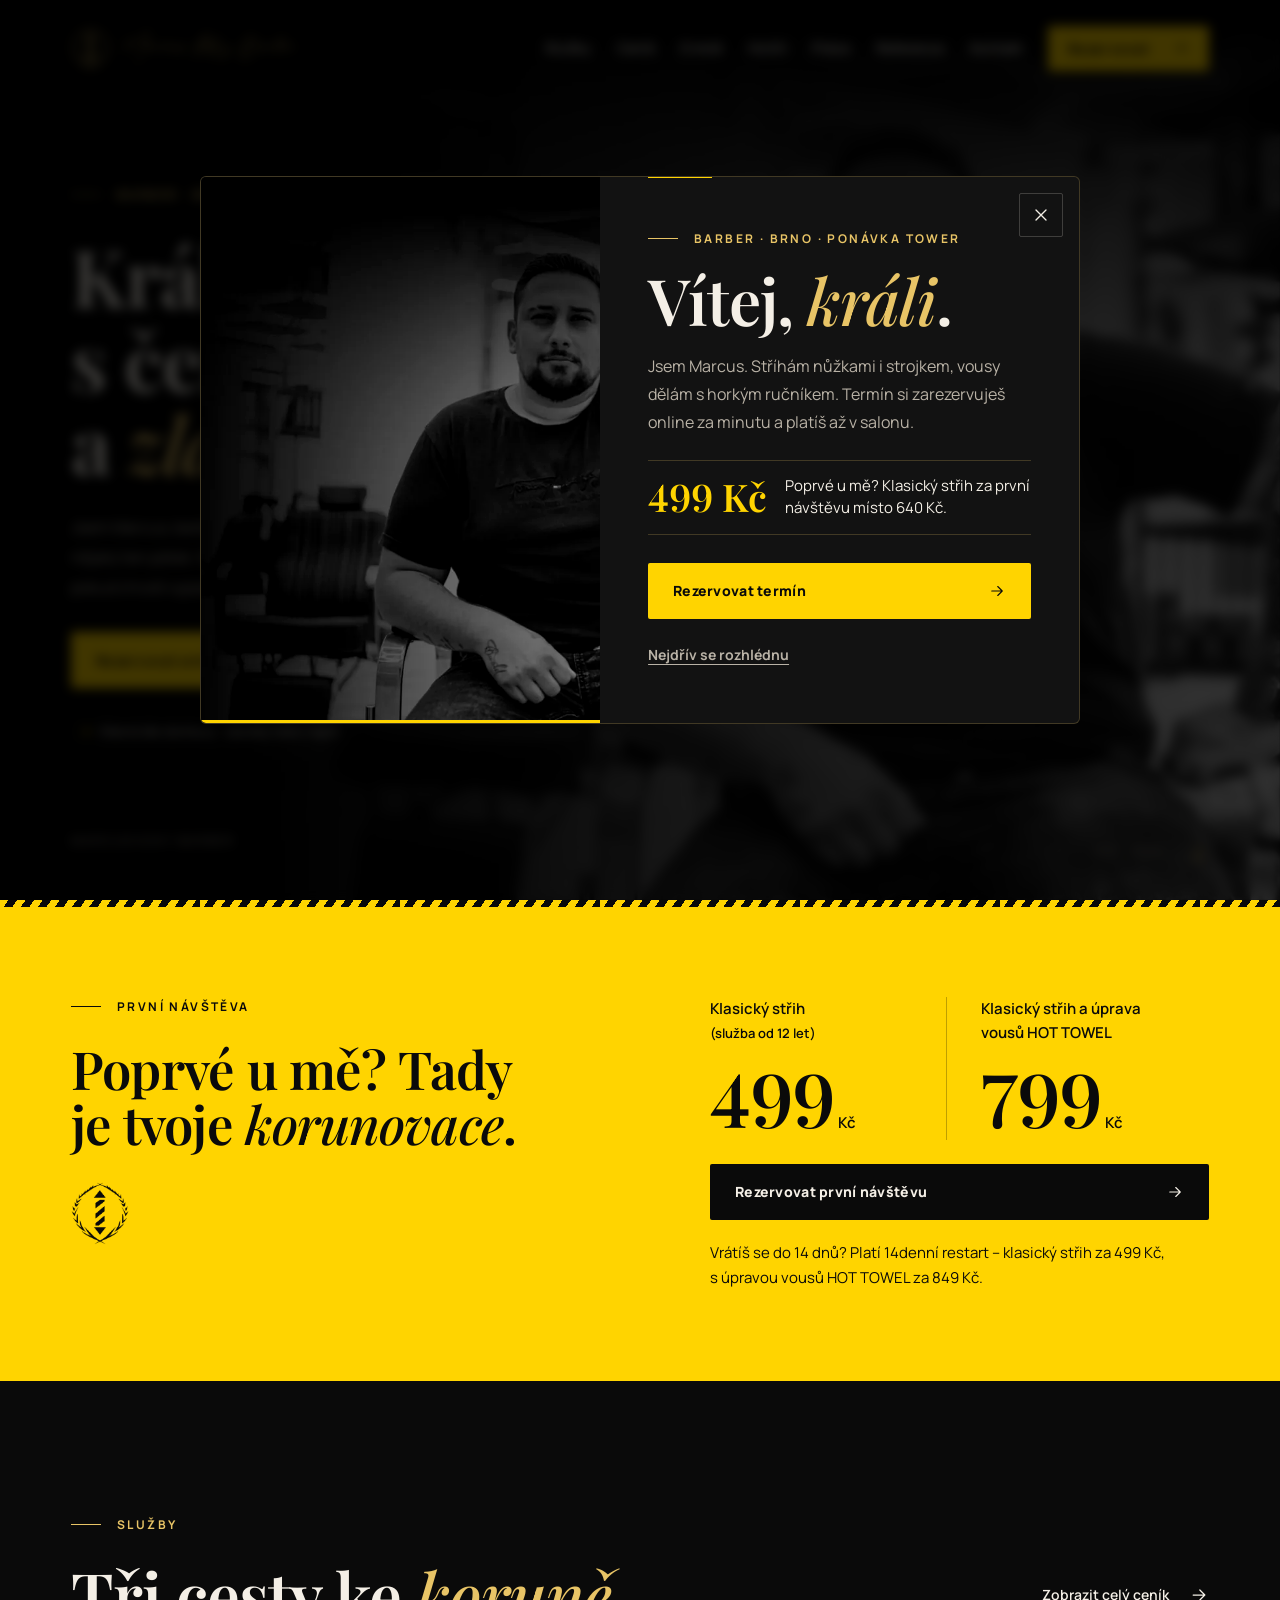
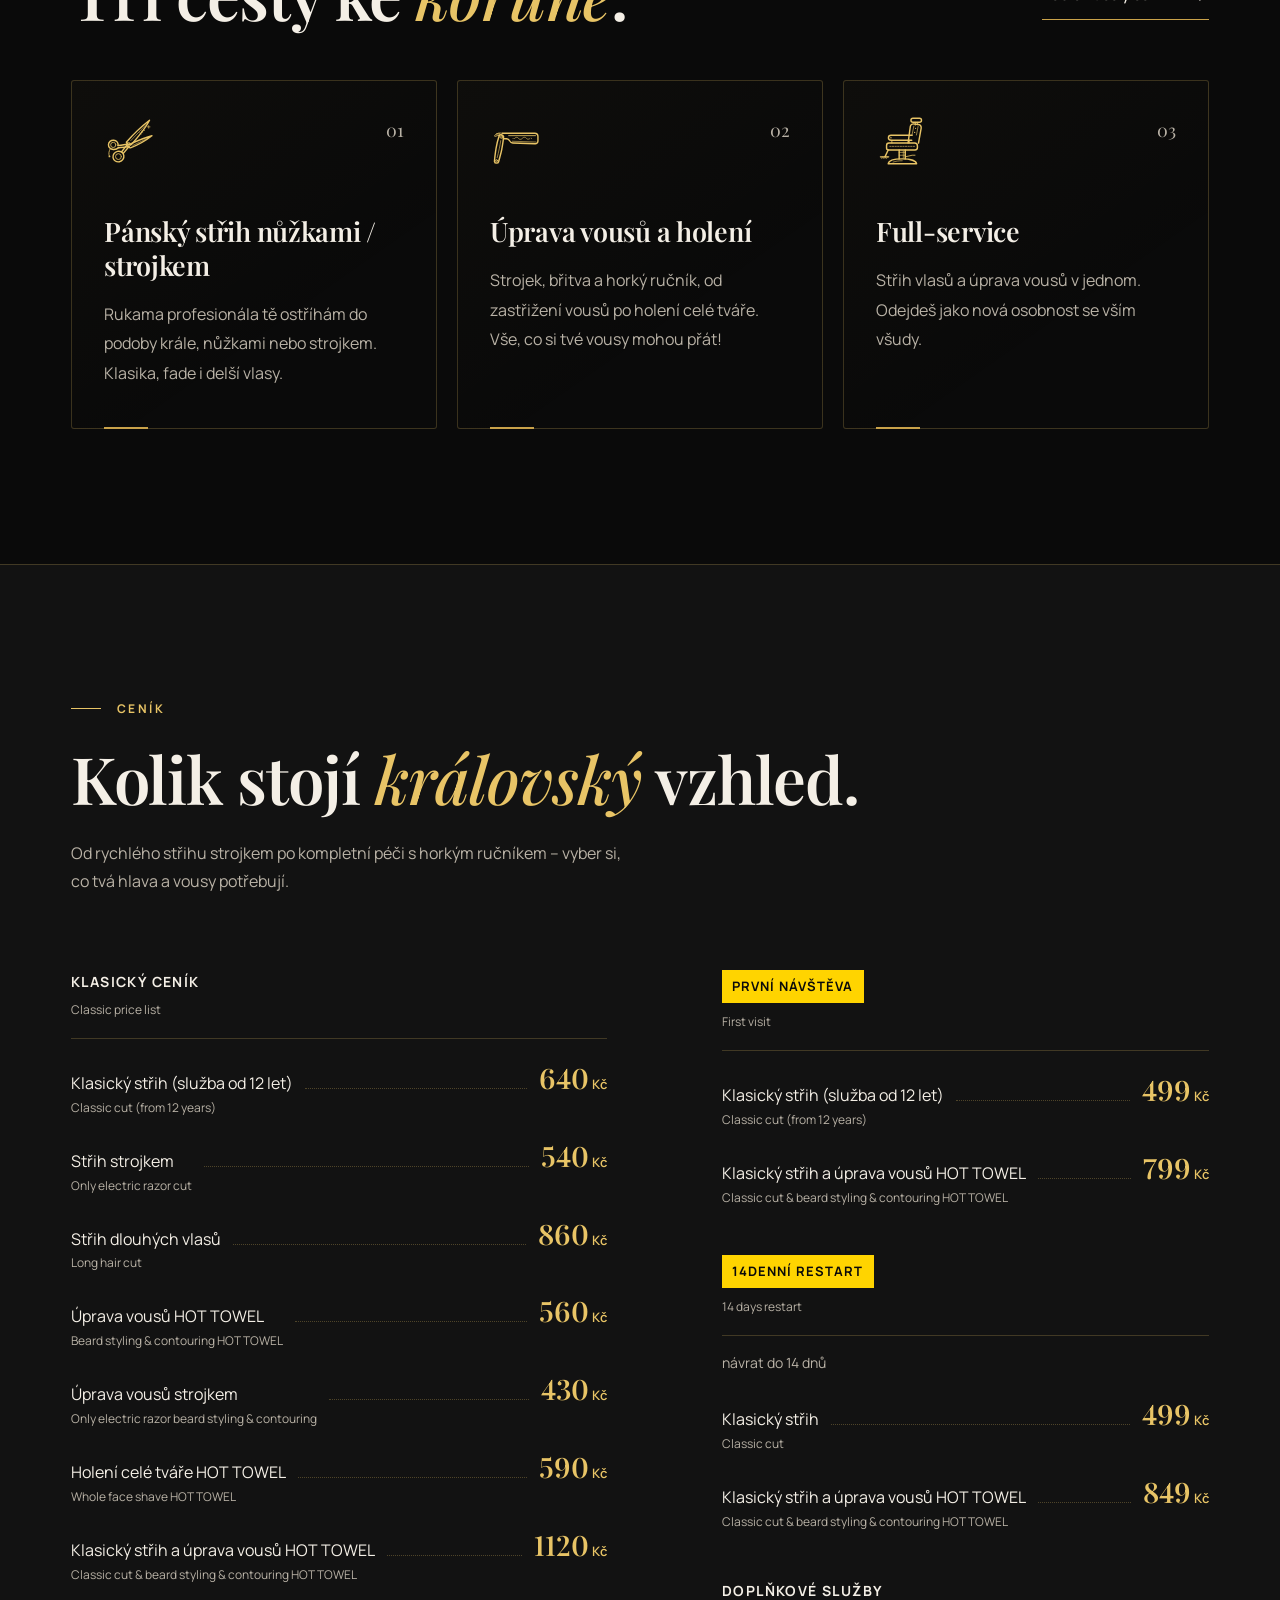
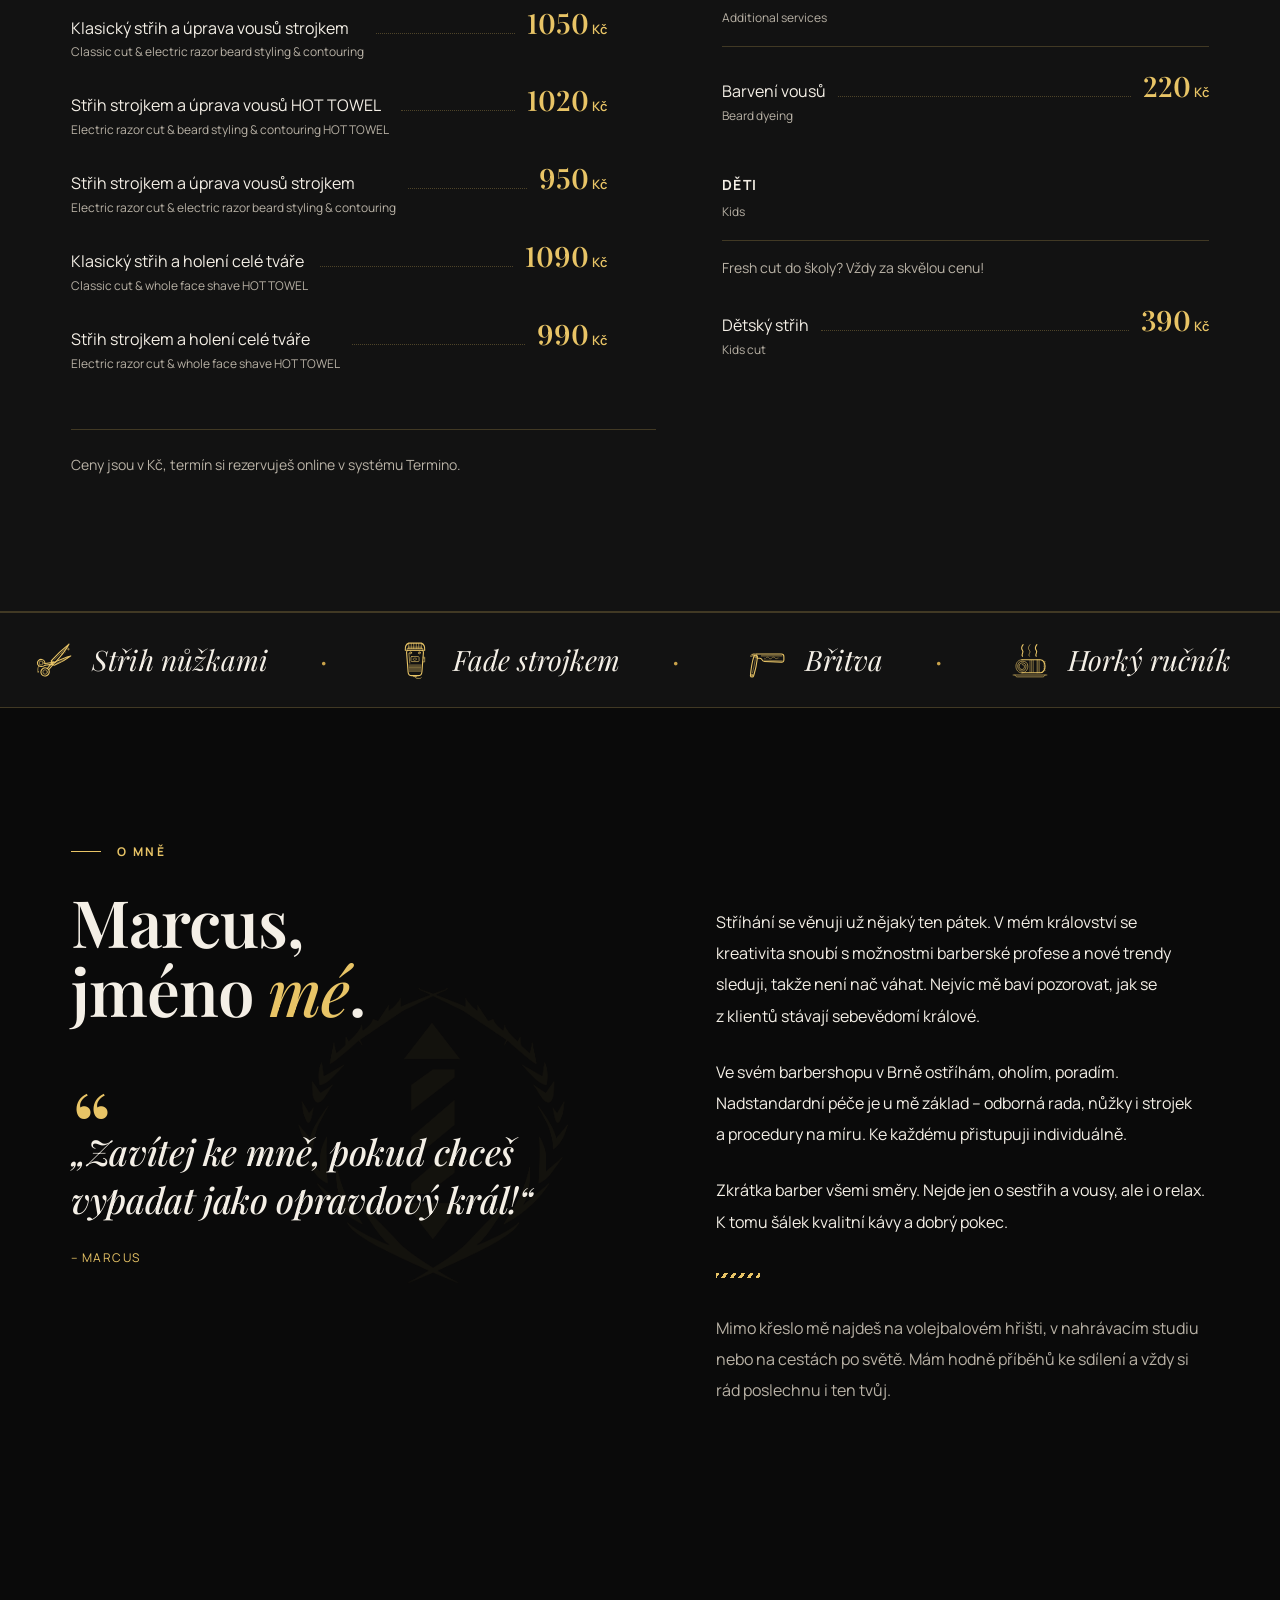
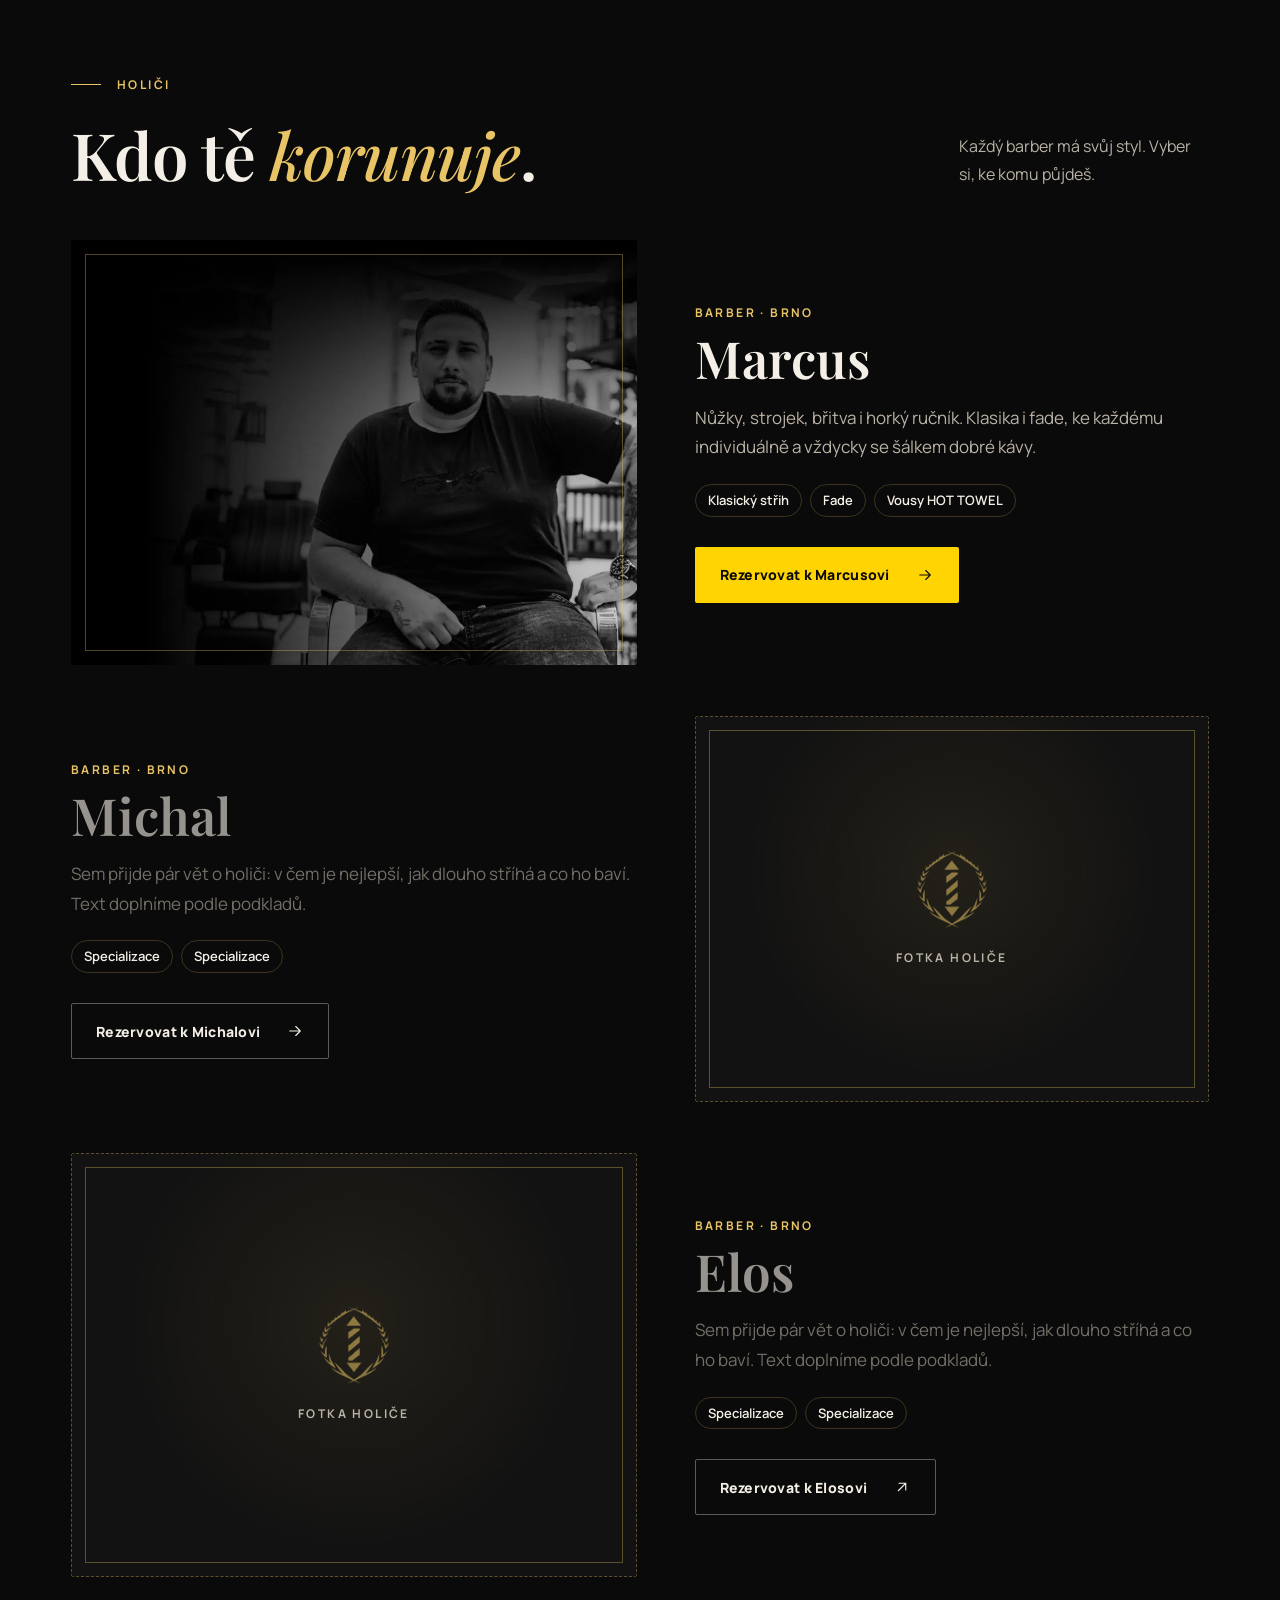
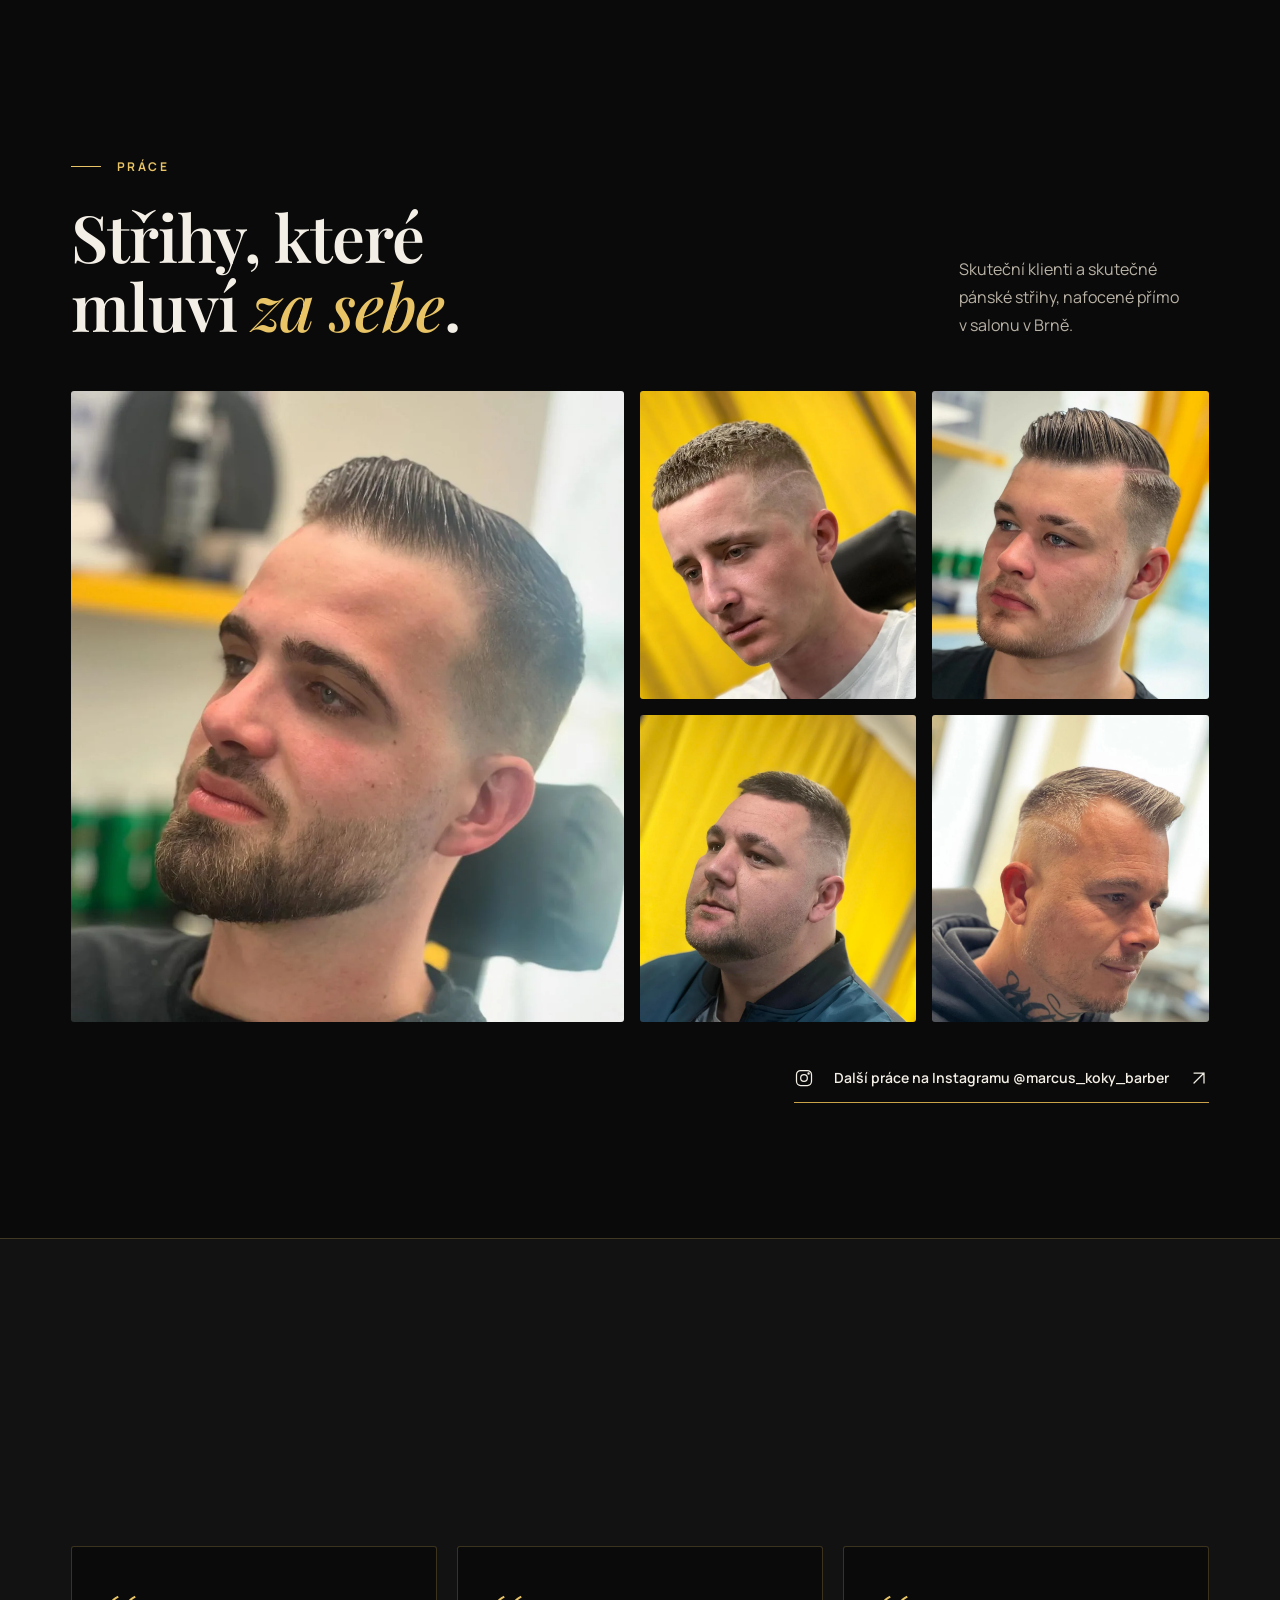
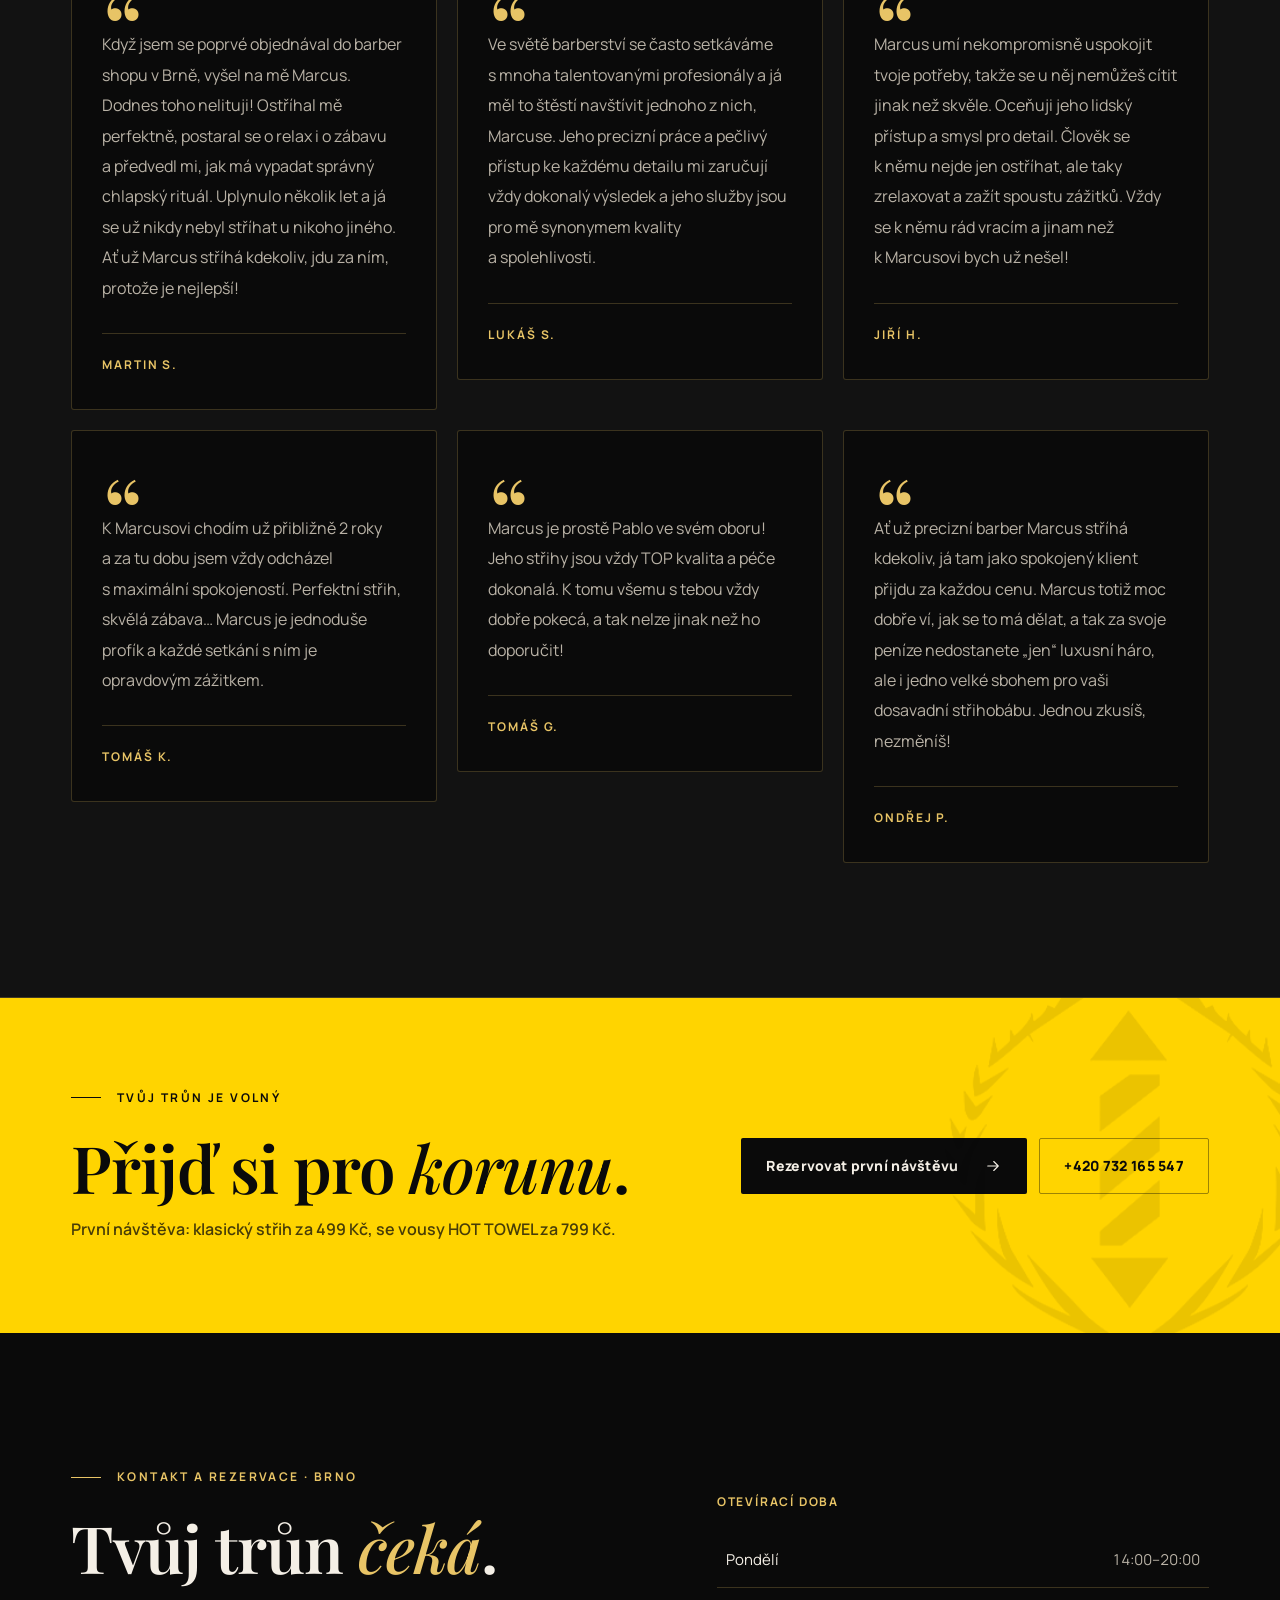
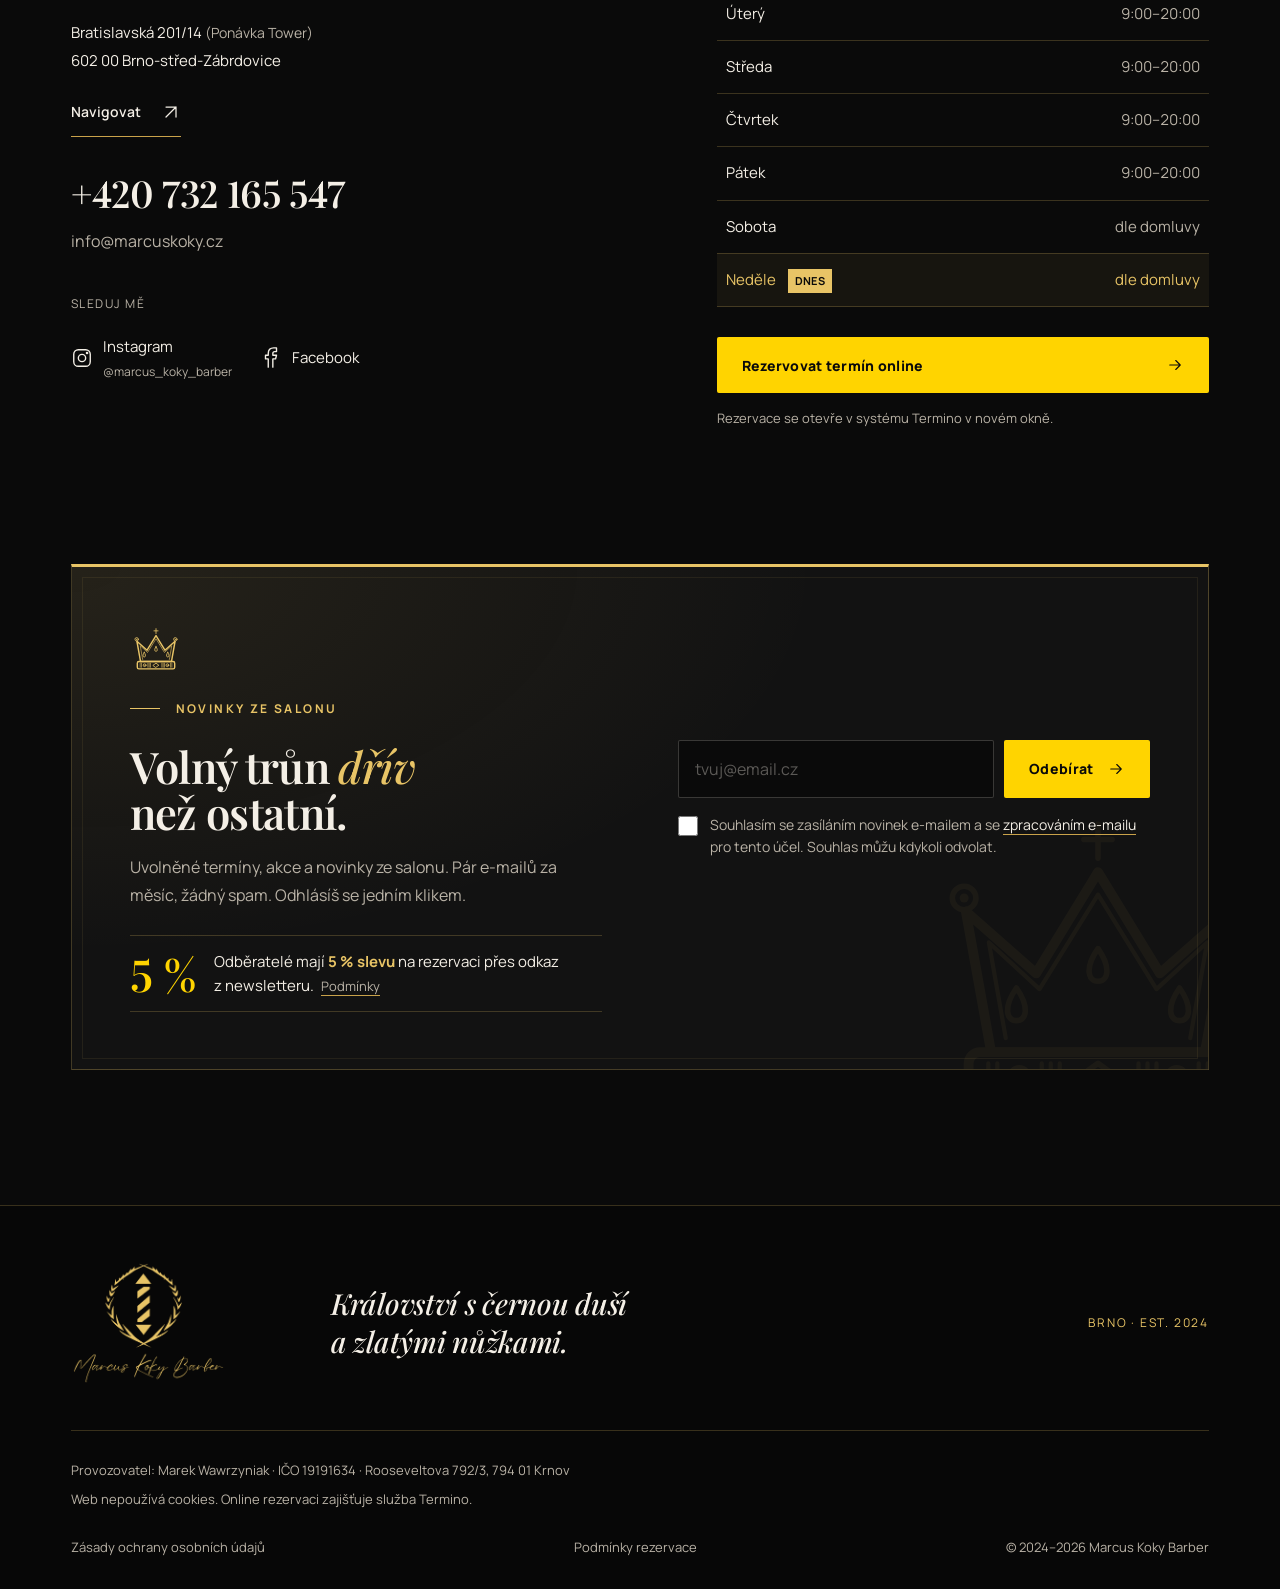
==== index.html @ 1e4e11f7 "Rezervace: Elos vede na svůj Reservio (eloshair.reservio.com) Co-Authored-By: Claude Opus 5.5 <norep" ====
<!doctype html>
<html lang="cs">
<head>
<meta charset="utf-8">
<meta name="viewport" content="width=device-width, initial-scale=1">
<title>Barbershop a holič Brno · Marcus Koky Barber · Ponávka Tower</title>
<meta name="description" content="Pánský barbershop v Brně v Ponávka Tower u Bratislavské. Pánský střih nůžkami i strojkem, fade, úprava vousů a holení s horkým ručníkem. Rezervace online.">
<link rel="canonical" href="https://romankaxo.github.io/marcus-koky-barber/">
<meta name="robots" content="noindex">
<meta name="theme-color" content="#0A0A0A">
<meta property="og:type" content="website">
<meta property="og:locale" content="cs_CZ">
<meta property="og:site_name" content="Marcus Koky Barber">
<meta property="og:title" content="Marcus Koky Barber · Království s černou duší a zlatým srdcem">
<meta property="og:description" content="Prémiový barbershop v Brně. Stříhání nůžkami i strojkem, vousy s horkým ručníkem a full-service. Rezervuj online.">
<meta property="og:image" content="https://romankaxo.github.io/marcus-koky-barber/assets/img/og.jpg">
<meta property="og:image:width" content="1200">
<meta property="og:image:height" content="630">
<meta property="og:url" content="https://romankaxo.github.io/marcus-koky-barber/">
<meta property="og:image:alt" content="Marcus v barbershopu">
<link rel="icon" href="assets/img/icon-32.png" sizes="32x32">
<link rel="apple-touch-icon" href="assets/img/icon-180.png">
<link rel="manifest" href="site.webmanifest">
<link rel="stylesheet" href="assets/fonts/fonts.css">
<link rel="stylesheet" href="assets/css/style.css">
<link rel="stylesheet" href="assets/css/rozsireni.css">
<script src="assets/js/main.js" defer>
</script>
<script src="assets/js/rozsireni.js" defer></script>
<link rel="preload" as="image" href="assets/img/marcus-studio.webp" type="image/webp" fetchpriority="high">
<script type="application/ld+json">{"@context": "https://schema.org", "@type": "BarberShop", "name": "Marcus Koky Barber", "description": "Pánský barbershop v Brně v Ponávka Tower. Pánské střihy nůžkami i strojkem, fade, úprava vousů a holení s horkým ručníkem.", "image": "https://romankaxo.github.io/marcus-koky-barber/assets/img/og.jpg", "url": "https://romankaxo.github.io/marcus-koky-barber/", "telephone": "+420732165547", "email": "info@marcuskoky.cz", "address": {"@type": "PostalAddress", "streetAddress": "Bratislavská 201/14", "addressLocality": "Brno-střed-Zábrdovice", "postalCode": "602 00", "addressCountry": "CZ"}, "priceRange": "390–1120 Kč", "openingHoursSpecification": [{"@type": "OpeningHoursSpecification", "dayOfWeek": ["Monday"], "opens": "14:00", "closes": "20:00"}, {"@type": "OpeningHoursSpecification", "dayOfWeek": ["Tuesday", "Wednesday", "Thursday", "Friday"], "opens": "09:00", "closes": "20:00"}], "sameAs": ["https://www.instagram.com/marcus_koky_barber/", "https://www.facebook.com/profile.php?id=61557123255250"], "@id": "https://romankaxo.github.io/marcus-koky-barber/#barbershop", "areaServed": {"@type": "City", "name": "Brno"}, "hasOfferCatalog": {"@type": "OfferCatalog", "name": "Ceník", "itemListElement": [{"@type": "Offer", "itemOffered": {"@type": "Service", "name": "Klasický střih (služba od 12 let)"}, "price": "640", "priceCurrency": "CZK"}, {"@type": "Offer", "itemOffered": {"@type": "Service", "name": "Střih strojkem"}, "price": "540", "priceCurrency": "CZK"}, {"@type": "Offer", "itemOffered": {"@type": "Service", "name": "Střih dlouhých vlasů"}, "price": "860", "priceCurrency": "CZK"}, {"@type": "Offer", "itemOffered": {"@type": "Service", "name": "Úprava vousů HOT TOWEL"}, "price": "560", "priceCurrency": "CZK"}, {"@type": "Offer", "itemOffered": {"@type": "Service", "name": "Úprava vousů strojkem"}, "price": "430", "priceCurrency": "CZK"}, {"@type": "Offer", "itemOffered": {"@type": "Service", "name": "Holení celé tváře HOT TOWEL"}, "price": "590", "priceCurrency": "CZK"}, {"@type": "Offer", "itemOffered": {"@type": "Service", "name": "Klasický střih a úprava vousů HOT TOWEL"}, "price": "1120", "priceCurrency": "CZK"}, {"@type": "Offer", "itemOffered": {"@type": "Service", "name": "Klasický střih a úprava vousů strojkem"}, "price": "1050", "priceCurrency": "CZK"}, {"@type": "Offer", "itemOffered": {"@type": "Service", "name": "Střih strojkem a úprava vousů HOT TOWEL"}, "price": "1020", "priceCurrency": "CZK"}, {"@type": "Offer", "itemOffered": {"@type": "Service", "name": "Střih strojkem a úprava vousů strojkem"}, "price": "950", "priceCurrency": "CZK"}, {"@type": "Offer", "itemOffered": {"@type": "Service", "name": "Klasický střih a holení celé tváře"}, "price": "1090", "priceCurrency": "CZK"}, {"@type": "Offer", "itemOffered": {"@type": "Service", "name": "Střih strojkem a holení celé tváře"}, "price": "990", "priceCurrency": "CZK"}, {"@type": "Offer", "itemOffered": {"@type": "Service", "name": "Barvení vousů"}, "price": "220", "priceCurrency": "CZK"}, {"@type": "Offer", "itemOffered": {"@type": "Service", "name": "Dětský střih"}, "price": "390", "priceCurrency": "CZK"}]}, "potentialAction": {"@type": "ReserveAction", "target": "https://local.termino.eu/embed/marcus-koky-barber", "name": "Rezervovat termín online"}}</script>
</head>
<body>
<a class="skip-link" href="#obsah">Přeskočit na obsah</a>
<header class="site-header">
<div class="header-inner">
<a class="brand" href="#uvod" aria-label="Marcus Koky Barber – úvod">
<img class="brand-emblem" src="assets/img/emblem-gold.png" width="331" height="362" alt="">
<img class="brand-wordmark" src="assets/img/wordmark-gold.png" width="636" height="130" alt="Marcus Koky Barber">
</a>
<nav class="site-menu" id="site-menu" aria-label="Hlavní navigace">
<a href="#sluzby">Služby</a>
<a href="#cenik">Ceník</a>
<a href="#o-mne">O&nbsp;mně</a>
<a href="#holici">Holiči</a>
<a href="#prace">Práce</a>
<a href="#reference">Reference</a>
<a href="#kontakt">Kontakt</a>
<a class="button button--yellow menu-booking" href="https://local.termino.eu/embed/marcus-koky-barber" target="_blank" rel="noopener" data-booking>Rezervovat<svg viewBox="0 0 24 24" fill="none" aria-hidden="true">
<path d="M5 12h14M13 6l6 6-6 6"/>
</svg>
</a>
</nav>
<button class="menu-toggle" aria-label="Otevřít menu" aria-expanded="false" aria-controls="site-menu">
<span>
</span>
<span>
</span>
</button>
</div>
</header>
<main id="obsah" tabindex="-1">
<section class="hero" id="uvod" aria-labelledby="hero-title">
<picture class="hero-picture">
<source srcset="assets/img/marcus-studio.webp" type="image/webp">
<img src="assets/img/marcus-studio.jpg" width="1920" height="839" alt="Marcus sedí v křesle ve svém barbershopu" fetchpriority="high">
</picture>
<div class="container hero-content">
<p class="eyebrow">Barber · Brno · Ponávka Tower</p>
<h1 id="hero-title">Království<br>s&nbsp;černou duší<br>a&nbsp;<em>zlatým srdcem</em>.</h1>
<p class="hero-intro">Jsem Marcus, barber z&nbsp;Brna, a&nbsp;pánskému stříhání se věnuji už nějaký ten pátek. Nůžky, strojek, břitva a&nbsp;horký ručník – přijď, pokud chceš vypadat jako opravdový král.</p>
<div class="button-row">
<a class="button button--yellow" href="https://local.termino.eu/embed/marcus-koky-barber" target="_blank" rel="noopener" data-booking>Rezervovat online<svg viewBox="0 0 24 24" fill="none" aria-hidden="true">
<path d="M5 12h14M13 6l6 6-6 6"/>
</svg>
</a>
<a class="button button--outline" href="tel:+420732165547">Zavolat<svg viewBox="0 0 24 24" fill="none" aria-hidden="true">
<path d="m6 3 4 5-2 3c1 3 2 4 5 5l3-2 5 4c-1 4-4 4-7 3C8 19 4 15 3 9 2 6 3 4 6 3Z"/>
</svg>
</a>
</div>
<p class="opening-status" role="status" aria-live="polite">
<span class="status-dot" aria-hidden="true">
</span>
<span>Po 14:00–20:00 · Út–Pá 9:00–20:00 · So–Ne dle domluvy</span>
</p>
</div>
<div class="hero-foot container">
<span>Marcus Koky Barber</span>
<a href="#prvni-navsteva" aria-label="Přejít na první návštěvu">Est. 2024 <span aria-hidden="true">↓</span>
</a>
</div>
</section>
<div class="barber-divider" aria-hidden="true">
</div>
<section class="first-visit" id="prvni-navsteva" aria-labelledby="first-title">
<div class="container offer-layout" data-reveal>
<div class="offer-heading">
<p class="eyebrow">První návštěva</p>
<h2 id="first-title">Poprvé u&nbsp;mě? Tady je tvoje <em>korunovace</em>.</h2>
<img class="" src="assets/img/emblem-black.png" width="331" height="362" alt="" loading="lazy">
</div>
<div class="offer-details">
<div class="offer-prices">
<div>
<p>Klasický střih<br>
<span>(služba od 12 let)</span>
</p>
<p class="offer-price">499<span>&nbsp;Kč</span>
</p>
</div>
<div>
<p>Klasický střih a&nbsp;úprava<br>vousů HOT TOWEL</p>
<p class="offer-price">799<span>&nbsp;Kč</span>
</p>
</div>
</div>
<a class="button button--black" href="https://local.termino.eu/embed/marcus-koky-barber" target="_blank" rel="noopener" data-booking data-service="Klasický střih (první návštěva)">Rezervovat první návštěvu<svg viewBox="0 0 24 24" fill="none" aria-hidden="true">
<path d="M5 12h14M13 6l6 6-6 6"/>
</svg>
</a>
<p class="restart-note">Vrátíš se do 14 dnů? Platí 14denní restart – klasický střih za 499&nbsp;Kč, s&nbsp;úpravou vousů HOT TOWEL za 849&nbsp;Kč.</p>
</div>
</div>
</section>
<section class="section container" id="sluzby" tabindex="-1" aria-labelledby="services-title">
<div class="section-heading" data-reveal>
<div>
<p class="eyebrow">Služby</p>
<h2 id="services-title">Tři cesty ke <em>koruně</em>.</h2>
</div>
<a class="text-link" href="#cenik">Zobrazit celý ceník<svg viewBox="0 0 24 24" fill="none" aria-hidden="true">
<path d="M5 12h14M13 6l6 6-6 6"/>
</svg>
</a>
</div>
<div class="services-grid" data-reveal>
<article class="service-card">
<div class="service-top">
<svg aria-hidden="true" viewBox="0 0 64 64" fill="none" stroke="currentColor" stroke-linecap="round" stroke-linejoin="round"><path pathLength="1" d="M27.5 33.5C35 25 45 15 56 6.5C52 15 43 26 33.5 36.5C31.5 37 28.5 35.5 27.5 33.5Z" stroke-width="1.75"/><path pathLength="1" d="M29.5 37C39 32.5 49 28 59 25.5C52 31 42.5 36.5 32.5 40.5C30.5 40.5 29 39 29.5 37Z" stroke-width="1.75"/><path pathLength="1" d="M33 31.5L52 11.5M35.5 37.5L54 28.5" stroke-width="0.75"/><path pathLength="1" d="M44 22L45.6 23.4 M46.2 19.9L47.8 21.3 M48.4 17.8L50 19.2" stroke-width="0.75"/><path pathLength="1" d="M28.5 36.5C26 40 23.5 43 21.5 45.5M31 38.5C28.5 41.5 26 44.5 23.8 47.2" stroke-width="1.75"/><path pathLength="1" d="M29 39C25 39.6 21 40 17.6 40.4M28.5 36C24.5 36.6 20.8 37.2 17.2 37.6" stroke-width="1.75"/><path pathLength="1" d="M21.5 45.5C24.7 47.3 25.3 51.5 23.3 54.6C21.3 57.7 17 58.6 13.9 56.6C10.8 54.6 10.2 50.4 12.3 47.5C14.4 44.6 18.5 43.8 21.5 45.5Z" stroke-width="1.75"/><circle pathLength="1" cx="17.8" cy="51.2" r="3.6" stroke-width="1"/><path pathLength="1" d="M17.4 37.5C17.6 34.5 15.5 31.4 12 31.1C8.5 30.8 5.6 33.3 5.5 36.6C5.4 39.9 8 42.3 11.5 42.4C14.3 42.5 16.6 41.6 17.6 40.4" stroke-width="1.75"/><circle pathLength="1" cx="11.4" cy="36.8" r="3.2" stroke-width="1"/><path pathLength="1" d="M7.5 42C6 44.5 5.5 47.5 6.5 50.5" stroke-width="1"/><circle cx="6.7" cy="51" r="1.1" fill="currentColor" stroke="none"/><circle pathLength="1" cx="30.2" cy="36.4" r="2.6" stroke-width="1"/><path pathLength="1" d="M28.6 37.8L31.8 35" stroke-width="0.75"/><path pathLength="1" d="M55 13v3.2M53.4 14.6h3.2" stroke-width="0.75"/></svg>
<span>01</span>
</div>
<h3>Pánský střih nůžkami / strojkem</h3>
<p>Rukama profesionála tě ostříhám do podoby krále, nůžkami nebo strojkem. Klasika, fade i&nbsp;delší vlasy.</p>
</article>
<article class="service-card">
<div class="service-top">
<svg aria-hidden="true" viewBox="0 0 64 64" fill="none" stroke="currentColor" stroke-linecap="round" stroke-linejoin="round"><path pathLength="1" d="M15.5 22.5H55C57.5 22.5 59 24 59 26.5V32C59 34 57.5 35.5 55.5 35.4L28 34.4C25.5 34.3 24.4 32.6 23.4 30.8C22.6 29.6 21.6 29.3 20.3 29.3H16.4" stroke-width="1.75"/><path pathLength="1" d="M23 25.4H56" stroke-width="1"/><path pathLength="1" d="M27.5 32.3L56.6 33.3" stroke-width="0.75"/><path pathLength="1" d="M30 29C31.5 27 34 27 35 28.7C36 30.4 38.5 30.4 39.8 28.7C41 27 43.6 27 44.8 28.7C45.8 30.2 48 30.2 49.2 28.9" stroke-width="0.75"/><circle cx="28.4" cy="29" r="0.6" fill="currentColor" stroke="none"/><circle cx="51" cy="28.6" r="0.6" fill="currentColor" stroke="none"/><path pathLength="1" d="M15.5 22.5C11.5 21.6 8 22.6 5.8 25.1C5.2 25.8 5.8 26.8 6.7 26.3C8.4 25.4 10.3 25 12 25" stroke-width="1"/><path pathLength="1" d="M8.2 22.9L8.6 24.4 M9.7 22.6L10.1 24.1 M11.2 22.3L11.6 23.8" stroke-width="0.75"/><path pathLength="1" d="M16.7 26.5C16.4 32 15.4 37 14.5 42.2C13.6 47 12 52 10.6 57.5C10 59.8 6 60 5.5 57.3C5.8 52 6.6 46.5 7.5 40.8C8.4 35.5 9.8 30 11.3 25.5C12.3 23.5 15.7 23.8 16.7 26.5Z" stroke-width="1.75"/><path pathLength="1" d="M13.2 31.5C12.2 38 10.8 45 8.8 52.5" stroke-width="0.75"/><circle pathLength="1" cx="14" cy="27" r="1.7" stroke-width="1"/><circle cx="14" cy="27" r="0.7" fill="currentColor" stroke="none"/><circle pathLength="1" cx="8.1" cy="56.2" r="1.3" stroke-width="1"/><circle cx="8.1" cy="56.2" r="0.55" fill="currentColor" stroke="none"/></svg>
<span>02</span>
</div>
<h3>Úprava vousů a&nbsp;holení</h3>
<p>Strojek, břitva a&nbsp;horký ručník, od zastřižení vousů po holení celé tváře. Vše, co si tvé vousy mohou přát!</p>
</article>
<article class="service-card">
<div class="service-top">
<svg aria-hidden="true" viewBox="0 0 64 64" fill="none" stroke="currentColor" stroke-linecap="round" stroke-linejoin="round"><path pathLength="1" d="M43 6.5C43 5 44 4 45.5 4H53.5C55 4 56 5 56 6.5S55 9 53.5 9H45.5C44 9 43 8 43 6.5Z" stroke-width="1.75"/><path pathLength="1" d="M48.5 9V12.5M51 9V12" stroke-width="1"/><path pathLength="1" d="M39.5 34.5L42.2 14.2C42.5 12 44.5 10.7 46.7 11L52.4 11.7C54.6 12 56 14 55.6 16.2L52.3 34.5" stroke-width="1.75"/><path pathLength="1" d="M46.6 13.6L44.3 24.6M51.8 14.2L49.8 24.6" stroke-width="0.75"/><circle cx="48.7" cy="16.4" r="0.75" fill="currentColor" stroke="none"/><circle cx="47.6" cy="21.4" r="0.75" fill="currentColor" stroke="none"/><path pathLength="1" d="M13 37.5C13 35.8 14.3 34.5 16 34.5H47.5C49.5 34.5 51 36 51 38V40C51 41.7 49.7 43 48 43H15.5C14.1 43 13 41.9 13 40.5Z" stroke-width="1.75"/><path pathLength="1" d="M17 38.6L18.6 38.6 M20.2 38.6L21.8 38.6 M23.4 38.6L25 38.6 M26.6 38.6L28.2 38.6 M29.8 38.6L31.4 38.6 M33 38.6L34.6 38.6 M36.2 38.6L37.8 38.6 M39.4 38.6L41 38.6 M42.6 38.6L44.2 38.6 M45.8 38.6L47.4 38.6" stroke-width="0.75"/><path pathLength="1" d="M44.5 25H18.5C16.6 25 15.3 26.3 15.3 28S16.6 31 18.5 31H44" stroke-width="1.75"/><path pathLength="1" d="M19.5 31V34.5M41 31V34.5" stroke-width="1"/><circle cx="18.4" cy="28" r="0.8" fill="currentColor" stroke="none"/><path pathLength="1" d="M15 43L11 51.5" stroke-width="1.75"/><path pathLength="1" d="M5.5 51.5H15.5" stroke-width="1.75"/><path pathLength="1" d="M7 53.5L8 51.5 M9 53.5L10 51.5 M11 53.5L12 51.5 M13 53.5L14 51.5" stroke-width="0.75"/><path pathLength="1" d="M28.5 43V54M36 43V54" stroke-width="1.75"/><path pathLength="1" d="M28.5 46L36 46 M28.5 49.5L36 49.5" stroke-width="0.75"/><path pathLength="1" d="M33.6 44.5V53" stroke-width="0.75"/><path pathLength="1" d="M36 51.5L44.5 49.5H48" stroke-width="1"/><path pathLength="1" d="M15 60H50C49.5 56.5 42.5 54 32.3 54S15.5 56.5 15 60Z" stroke-width="1.75"/><path pathLength="1" d="M21 58C24 56.8 28 56.3 32.3 56.3" stroke-width="0.75"/></svg>
<span>03</span>
</div>
<h3>Full-service</h3>
<p>Střih vlasů a&nbsp;úprava vousů v&nbsp;jednom. Odejdeš jako nová osobnost se vším všudy.</p>
</article>
</div>
</section>
<section class="price-section section" id="cenik" tabindex="-1" aria-labelledby="prices-title">
<div class="container">
<div class="price-heading" data-reveal>
<p class="eyebrow">Ceník</p>
<h2 id="prices-title">Kolik stojí <em>královský</em> vzhled.</h2>
<p>Od rychlého střihu strojkem po kompletní péči s&nbsp;horkým ručníkem – vyber si, co tvá hlava a&nbsp;vousy potřebují.</p>
</div>
<div class="price-columns" data-reveal>
<div>
<div class="price-group ">
<div class="price-group-title">
<h3>Klasický ceník</h3>
<span lang="en">Classic price list</span>
</div>
<ul>
<li class="price-item">
<div class="price-description">
<span>Klasický střih (služba od 12 let)</span>
<small lang="en">Classic cut (from 12 years)</small>
</div>
<span class="price-leader" aria-hidden="true">
</span>
<span class="price">640<small>&nbsp;Kč</small>
</span>
</li>
<li class="price-item">
<div class="price-description">
<span>Střih strojkem</span>
<small lang="en">Only electric razor cut</small>
</div>
<span class="price-leader" aria-hidden="true">
</span>
<span class="price">540<small>&nbsp;Kč</small>
</span>
</li>
<li class="price-item">
<div class="price-description">
<span>Střih dlouhých vlasů</span>
<small lang="en">Long hair cut</small>
</div>
<span class="price-leader" aria-hidden="true">
</span>
<span class="price">860<small>&nbsp;Kč</small>
</span>
</li>
<li class="price-item">
<div class="price-description">
<span>Úprava vousů HOT TOWEL</span>
<small lang="en">Beard styling &amp; contouring HOT TOWEL</small>
</div>
<span class="price-leader" aria-hidden="true">
</span>
<span class="price">560<small>&nbsp;Kč</small>
</span>
</li>
<li class="price-item">
<div class="price-description">
<span>Úprava vousů strojkem</span>
<small lang="en">Only electric razor beard styling &amp; contouring</small>
</div>
<span class="price-leader" aria-hidden="true">
</span>
<span class="price">430<small>&nbsp;Kč</small>
</span>
</li>
<li class="price-item">
<div class="price-description">
<span>Holení celé tváře HOT TOWEL</span>
<small lang="en">Whole face shave HOT TOWEL</small>
</div>
<span class="price-leader" aria-hidden="true">
</span>
<span class="price">590<small>&nbsp;Kč</small>
</span>
</li>
<li class="price-item">
<div class="price-description">
<span>Klasický střih a&nbsp;úprava vousů HOT TOWEL</span>
<small lang="en">Classic cut &amp; beard styling &amp; contouring HOT TOWEL</small>
</div>
<span class="price-leader" aria-hidden="true">
</span>
<span class="price">1120<small>&nbsp;Kč</small>
</span>
</li>
<li class="price-item">
<div class="price-description">
<span>Klasický střih a&nbsp;úprava vousů strojkem</span>
<small lang="en">Classic cut &amp; electric razor beard styling &amp; contouring</small>
</div>
<span class="price-leader" aria-hidden="true">
</span>
<span class="price">1050<small>&nbsp;Kč</small>
</span>
</li>
<li class="price-item">
<div class="price-description">
<span>Střih strojkem a&nbsp;úprava vousů HOT TOWEL</span>
<small lang="en">Electric razor cut &amp; beard styling &amp; contouring HOT TOWEL</small>
</div>
<span class="price-leader" aria-hidden="true">
</span>
<span class="price">1020<small>&nbsp;Kč</small>
</span>
</li>
<li class="price-item">
<div class="price-description">
<span>Střih strojkem a&nbsp;úprava vousů strojkem</span>
<small lang="en">Electric razor cut &amp; electric razor beard styling &amp; contouring</small>
</div>
<span class="price-leader" aria-hidden="true">
</span>
<span class="price">950<small>&nbsp;Kč</small>
</span>
</li>
<li class="price-item">
<div class="price-description">
<span>Klasický střih a&nbsp;holení celé tváře</span>
<small lang="en">Classic cut &amp; whole face shave HOT TOWEL</small>
</div>
<span class="price-leader" aria-hidden="true">
</span>
<span class="price">1090<small>&nbsp;Kč</small>
</span>
</li>
<li class="price-item">
<div class="price-description">
<span>Střih strojkem a&nbsp;holení celé tváře</span>
<small lang="en">Electric razor cut &amp; whole face shave HOT TOWEL</small>
</div>
<span class="price-leader" aria-hidden="true">
</span>
<span class="price">990<small>&nbsp;Kč</small>
</span>
</li>
</ul>
</div>
</div>
<div class="price-side">
<div class="price-group price-group--special">
<div class="price-group-title">
<h3>První návštěva</h3>
<span lang="en">First visit</span>
</div>
<ul>
<li class="price-item">
<div class="price-description">
<span>Klasický střih (služba od 12 let)</span>
<small lang="en">Classic cut (from 12 years)</small>
</div>
<span class="price-leader" aria-hidden="true">
</span>
<span class="price">499<small>&nbsp;Kč</small>
</span>
</li>
<li class="price-item">
<div class="price-description">
<span>Klasický střih a&nbsp;úprava vousů HOT TOWEL</span>
<small lang="en">Classic cut &amp; beard styling &amp; contouring HOT TOWEL</small>
</div>
<span class="price-leader" aria-hidden="true">
</span>
<span class="price">799<small>&nbsp;Kč</small>
</span>
</li>
</ul>
</div>
<div class="price-group price-group--special">
<div class="price-group-title">
<h3>14denní restart</h3>
<span lang="en">14 days restart</span>
</div>
<p class=group-note>návrat do 14 dnů</p>
<ul>
<li class="price-item">
<div class="price-description">
<span>Klasický střih</span>
<small lang="en">Classic cut</small>
</div>
<span class="price-leader" aria-hidden="true">
</span>
<span class="price">499<small>&nbsp;Kč</small>
</span>
</li>
<li class="price-item">
<div class="price-description">
<span>Klasický střih a&nbsp;úprava vousů HOT TOWEL</span>
<small lang="en">Classic cut &amp; beard styling &amp; contouring HOT TOWEL</small>
</div>
<span class="price-leader" aria-hidden="true">
</span>
<span class="price">849<small>&nbsp;Kč</small>
</span>
</li>
</ul>
</div>
<div class="price-group ">
<div class="price-group-title">
<h3>Doplňkové služby</h3>
<span lang="en">Additional services</span>
</div>
<ul>
<li class="price-item">
<div class="price-description">
<span>Barvení vousů</span>
<small lang="en">Beard dyeing</small>
</div>
<span class="price-leader" aria-hidden="true">
</span>
<span class="price">220<small>&nbsp;Kč</small>
</span>
</li>
</ul>
</div>
<div class="price-group ">
<div class="price-group-title">
<h3>Děti</h3>
<span lang="en">Kids</span>
</div>
<p class=group-note>Fresh cut do školy? Vždy za skvělou cenu!</p>
<ul>
<li class="price-item">
<div class="price-description">
<span>Dětský střih</span>
<small lang="en">Kids cut</small>
</div>
<span class="price-leader" aria-hidden="true">
</span>
<span class="price">390<small>&nbsp;Kč</small>
</span>
</li>
</ul>
</div>
</div>
</div>
<p class="price-note">Ceny jsou v&nbsp;Kč, termín si rezervuješ online v&nbsp;systému Termino.</p>
</div>
</section>
<div class="marquee" aria-hidden="true">
<div class="marquee-track">
<span data-icon="nuzky">Střih nůžkami</span><span data-icon="strojek">Fade strojkem</span><span data-icon="britva">Břitva</span><span data-icon="rucnik">Horký ručník</span><span data-icon="vousy">Úprava vousů</span><span data-icon="kava">Káva a pokec</span>
</div>
</div>
<section class="about-section section" id="o-mne" tabindex="-1" aria-labelledby="about-title">
<div class="container about-layout">
<div class="about-quote" data-reveal>
<p class="eyebrow">O&nbsp;mně</p>
<h2 id="about-title">Marcus, jméno <em>mé</em>.</h2>
<img class="watermark" src="assets/img/emblem-gold.png" width="331" height="362" alt="" loading="lazy">
<figure>
<span class="quote-mark" aria-hidden="true">“</span>
<blockquote>
<p>„Zavítej ke mně, pokud chceš vypadat jako opravdový král!“</p>
</blockquote>
<figcaption>– Marcus</figcaption>
</figure>
</div>
<div class="about-copy" data-reveal>
<p>Stříhání se věnuji už nějaký ten pátek. V&nbsp;mém království se kreativita snoubí s&nbsp;možnostmi barberské profese a&nbsp;nové trendy sleduji, takže není nač váhat. Nejvíc mě baví pozorovat, jak se z&nbsp;klientů stávají sebevědomí králové.</p>
<p>Ve svém barbershopu v&nbsp;Brně ostříhám, oholím, poradím. Nadstandardní péče je u&nbsp;mě základ – odborná rada, nůžky i&nbsp;strojek a&nbsp;procedury na míru. Ke každému přistupuji individuálně.</p>
<p>Zkrátka barber všemi směry. Nejde jen o&nbsp;sestřih a&nbsp;vousy, ale i&nbsp;o&nbsp;relax. K&nbsp;tomu šálek kvalitní kávy a&nbsp;dobrý pokec.</p>
<div class="barber-detail" aria-hidden="true">
</div>
<p class="muted">Mimo křeslo mě najdeš na volejbalovém hřišti, v&nbsp;nahrávacím studiu nebo na cestách po světě. Mám hodně příběhů ke sdílení a&nbsp;vždy si rád poslechnu i&nbsp;ten tvůj.</p>
</div>
</div>
</section>
<section class="team-section section" id="holici" tabindex="-1" aria-labelledby="team-title">
<div class="container">
<div class="section-heading" data-reveal>
<div>
<p class="eyebrow">Holiči</p>
<h2 id="team-title">Kdo tě <em>korunuje</em>.</h2>
</div>
<p>Každý barber má svůj styl. Vyber si, ke komu půjdeš.</p>
</div>
<div class="team-list">
<article class="barber" data-reveal>
<div class="barber-photo">
<picture>
<source srcset="assets/img/marcus-studio.webp" type="image/webp">
<img src="assets/img/marcus-studio.jpg" width="1920" height="839" alt="Marcus v křesle ve svém barbershopu v Brně" loading="lazy">
</picture>
</div>
<div class="barber-text">
<p class="barber-role">Barber · Brno</p>
<h3>Marcus</h3>
<p>Nůžky, strojek, břitva i&nbsp;horký ručník. Klasika i&nbsp;fade, ke každému individuálně a&nbsp;vždycky se šálkem dobré kávy.</p>
<ul class="barber-tags"><li>Klasický střih</li><li>Fade</li><li>Vousy HOT TOWEL</li></ul>
<a class="button button--yellow" href="https://local.termino.eu/embed/marcus-koky-barber" target="_blank" rel="noopener" data-booking data-barber="Marcus">Rezervovat k&nbsp;Marcusovi<svg viewBox="0 0 24 24" fill="none" aria-hidden="true"><path d="M5 12h14M13 6l6 6-6 6"/></svg></a>
</div>
</article>
<article class="barber barber--placeholder" data-reveal>
<div class="barber-photo">
<div class="photo-placeholder"><img src="assets/img/emblem-gold.png" width="331" height="362" alt="" loading="lazy"><span>Fotka holiče</span></div>
</div>
<div class="barber-text">
<p class="barber-role">Barber · Brno</p>
<h3>Michal</h3>
<p>Sem přijde pár vět o&nbsp;holiči: v&nbsp;čem je nejlepší, jak dlouho stříhá a&nbsp;co ho baví. Text doplníme podle podkladů.</p>
<ul class="barber-tags"><li>Specializace</li><li>Specializace</li></ul>
<a class="button button--outline" href="https://local.termino.eu/embed/marcus-koky-barber" target="_blank" rel="noopener" data-booking data-barber="Michal">Rezervovat k&nbsp;Michalovi<svg viewBox="0 0 24 24" fill="none" aria-hidden="true"><path d="M5 12h14M13 6l6 6-6 6"/></svg></a>
</div>
</article>
<article class="barber barber--placeholder" data-reveal>
<div class="barber-photo">
<div class="photo-placeholder"><img src="assets/img/emblem-gold.png" width="331" height="362" alt="" loading="lazy"><span>Fotka holiče</span></div>
</div>
<div class="barber-text">
<p class="barber-role">Barber · Brno</p>
<h3>Elos</h3>
<p>Sem přijde pár vět o&nbsp;holiči: v&nbsp;čem je nejlepší, jak dlouho stříhá a&nbsp;co ho baví. Text doplníme podle podkladů.</p>
<ul class="barber-tags"><li>Specializace</li><li>Specializace</li></ul>
<a class="button button--outline" href="https://eloshair.reservio.com/services" target="_blank" rel="noopener" data-elos>Rezervovat k&nbsp;Elosovi<svg viewBox="0 0 24 24" fill="none" aria-hidden="true"><path d="M7 17 17 7M8 7h9v9"/></svg></a>
</div>
</article>
</div>
</div>
</section>
<section class="work-section section" id="prace" tabindex="-1" aria-labelledby="work-title">
<div class="container">
<div class="section-heading" data-reveal>
<div>
<p class="eyebrow">Práce</p>
<h2 id="work-title">Střihy, které mluví <em>za sebe</em>.</h2>
</div>
<p>Skuteční klienti a&nbsp;skutečné pánské střihy, nafocené přímo v&nbsp;salonu v&nbsp;Brně.</p>
</div>
<div class="work-grid" tabindex="0" role="region" aria-label="Galerie střihů" data-reveal>
<figure class="work-photo">
<picture>
<source srcset="assets/img/strih-pompadour-vousy.webp" type="image/webp">
<img src="assets/img/strih-pompadour-vousy.jpg" alt="Pompadour s&nbsp;upravenými vousy: muž s&nbsp;tmavými vlasy uhlazenými dozadu a&nbsp;upravenými vousy na světlém pozadí" width="1080" height="1203" loading="lazy">
</picture>
</figure>
<figure class="work-photo">
<picture>
<source srcset="assets/img/strih-crop-fade.webp" type="image/webp">
<img src="assets/img/strih-crop-fade.jpg" alt="Crop fade: muž s&nbsp;krátkým texturovaným střihem s&nbsp;ofinou a&nbsp;vyholenou linkou na žlutém pozadí" width="1080" height="1105" loading="lazy">
</picture>
</figure>
<figure class="work-photo">
<picture>
<source srcset="assets/img/strih-side-part-fade.webp" type="image/webp">
<img src="assets/img/strih-side-part-fade.jpg" alt="Side part fade: muž s&nbsp;objemným účesem s&nbsp;pěšinkou a&nbsp;přechodem na žlutém pozadí" width="1080" height="1350" loading="lazy">
</picture>
</figure>
<figure class="work-photo">
<picture>
<source srcset="assets/img/strih-skin-fade.webp" type="image/webp">
<img src="assets/img/strih-skin-fade.jpg" alt="Skin fade: muž s&nbsp;velmi krátkým střihem s&nbsp;přechodem a&nbsp;strništěm na žlutém pozadí" width="1080" height="1440" loading="lazy">
</picture>
</figure>
<figure class="work-photo">
<picture>
<source srcset="assets/img/strih-slick-back.webp" type="image/webp">
<img src="assets/img/strih-slick-back.jpg" alt="Slick back: muž s&nbsp;blond vlasy sčesanými dozadu s&nbsp;přechodem a&nbsp;tetováním na krku" width="1080" height="1440" loading="lazy">
</picture>
</figure>
</div>
<a class="text-link instagram-link" href="https://www.instagram.com/marcus_koky_barber/" target="_blank" rel="noopener">
<svg viewBox="0 0 24 24" fill="none" aria-hidden="true">
<rect x="3" y="3" width="18" height="18" rx="5"/>
<circle cx="12" cy="12" r="4"/>
<circle cx="17.5" cy="6.5" r=".7"/>
</svg>
<span>Další práce na Instagramu @marcus_koky_barber</span>
<svg viewBox="0 0 24 24" fill="none" aria-hidden="true">
<path d="M6 18 18 6M6 6h12v12"/>
</svg>
</a>
</div>
</section>
<section class="reviews-section section" id="reference" tabindex="-1" aria-labelledby="reviews-title">
<div class="container">
<div class="reviews-heading" data-reveal>
<p class="eyebrow">Reference</p>
<h2 id="reviews-title">Slovo mají <em>králové</em>.</h2>
</div>
<div class="reviews-grid" tabindex="0" role="region" aria-label="Reference klientů" data-reveal>
<figure class="review">
<span class="quote-mark" aria-hidden="true">“</span>
<blockquote>
<p>Když jsem se poprvé objednával do barber shopu v&nbsp;Brně, vyšel na mě Marcus. Dodnes toho nelituji! Ostříhal mě perfektně, postaral se o&nbsp;relax i&nbsp;o&nbsp;zábavu a&nbsp;předvedl mi, jak má vypadat správný chlapský rituál. Uplynulo několik let a&nbsp;já se už nikdy nebyl stříhat u&nbsp;nikoho jiného. Ať už Marcus stříhá kdekoliv, jdu za ním, protože je nejlepší!</p>
</blockquote>
<figcaption>Martin S.</figcaption>
</figure>
<figure class="review">
<span class="quote-mark" aria-hidden="true">“</span>
<blockquote>
<p>Ve světě barberství se často setkáváme s&nbsp;mnoha talentovanými profesionály a&nbsp;já měl to štěstí navštívit jednoho z&nbsp;nich, Marcuse. Jeho precizní práce a&nbsp;pečlivý přístup ke každému detailu mi zaručují vždy dokonalý výsledek a&nbsp;jeho služby jsou pro mě synonymem kvality a&nbsp;spolehlivosti.</p>
</blockquote>
<figcaption>Lukáš S.</figcaption>
</figure>
<figure class="review">
<span class="quote-mark" aria-hidden="true">“</span>
<blockquote>
<p>Marcus umí nekompromisně uspokojit tvoje potřeby, takže se u&nbsp;něj nemůžeš cítit jinak než skvěle. Oceňuji jeho lidský přístup a&nbsp;smysl pro detail. Člověk se k&nbsp;němu nejde jen ostříhat, ale taky zrelaxovat a&nbsp;zažít spoustu zážitků. Vždy se k&nbsp;němu rád vracím a&nbsp;jinam než k&nbsp;Marcusovi bych už nešel!</p>
</blockquote>
<figcaption>Jiří H.</figcaption>
</figure>
<figure class="review">
<span class="quote-mark" aria-hidden="true">“</span>
<blockquote>
<p>K&nbsp;Marcusovi chodím už přibližně 2 roky a&nbsp;za tu dobu jsem vždy odcházel s&nbsp;maximální spokojeností. Perfektní střih, skvělá zábava… Marcus je jednoduše profík a&nbsp;každé setkání s&nbsp;ním je opravdovým zážitkem.</p>
</blockquote>
<figcaption>Tomáš K.</figcaption>
</figure>
<figure class="review">
<span class="quote-mark" aria-hidden="true">“</span>
<blockquote>
<p>Marcus je prostě Pablo ve svém oboru! Jeho střihy jsou vždy TOP kvalita a&nbsp;péče dokonalá. K&nbsp;tomu všemu s&nbsp;tebou vždy dobře pokecá, a&nbsp;tak nelze jinak než ho doporučit!</p>
</blockquote>
<figcaption>Tomáš G.</figcaption>
</figure>
<figure class="review">
<span class="quote-mark" aria-hidden="true">“</span>
<blockquote>
<p>Ať už precizní barber Marcus stříhá kdekoliv, já tam jako spokojený klient přijdu za každou cenu. Marcus totiž moc dobře ví, jak se to má dělat, a&nbsp;tak za svoje peníze nedostanete „jen“ luxusní háro, ale i&nbsp;jedno velké sbohem pro vaši dosavadní střihobábu. Jednou zkusíš, nezměníš!</p>
</blockquote>
<figcaption>Ondřej P.</figcaption>
</figure>
</div>
</div>
</section>
<section class="cta-band" aria-labelledby="cta-band-title">
<div class="container cta-band-inner" data-reveal>
<div>
<p class="eyebrow">Tvůj trůn je volný</p>
<h2 id="cta-band-title">Přijď si pro <em>korunu</em>.</h2>
<p>První návštěva: klasický střih za 499&nbsp;Kč, se&nbsp;vousy HOT TOWEL za 799&nbsp;Kč.</p>
</div>
<div class="button-row">
<a class="button button--yellow" href="https://local.termino.eu/embed/marcus-koky-barber" target="_blank" rel="noopener" data-booking data-service="Klasický střih (první návštěva)">Rezervovat první návštěvu<svg viewBox="0 0 24 24" fill="none" aria-hidden="true"><path d="M5 12h14M13 6l6 6-6 6"/></svg></a>
<a class="button button--outline" href="tel:+420732165547">+420&nbsp;732&nbsp;165&nbsp;547</a>
</div>
</div>
</section>
<section class="contact-section section container" id="kontakt" tabindex="-1" aria-labelledby="contact-title">
<div class="contact-layout">
<div data-reveal>
<p class="eyebrow">Kontakt a&nbsp;rezervace · Brno</p>
<h2 id="contact-title">Tvůj trůn <em>čeká</em>.</h2>
<address>
<p class="contact-address">Bratislavská 201/14 <span>(Ponávka Tower)</span>
<br>602 00 Brno-střed-Zábrdovice</p>
<a class="text-link directions" href="https://www.google.com/maps/search/?api=1&amp;query=Bratislavsk%C3%A1%20201%2F14%2C%20602%2000%20Brno" target="_blank" rel="noopener">Navigovat<svg viewBox="0 0 24 24" fill="none" aria-hidden="true">
<path d="M6 18 18 6M6 6h12v12"/>
</svg>
</a>
<a class="contact-phone" href="tel:+420732165547">+420&nbsp;732&nbsp;165&nbsp;547</a>
<a class="contact-email" href="mailto:info@marcuskoky.cz">info@marcuskoky.cz</a>
</address>
<div class="socials">
<span>Sleduj mě</span>
<a href="https://www.instagram.com/marcus_koky_barber/" target="_blank" rel="noopener" aria-label="Instagram @marcus_koky_barber">
<svg viewBox="0 0 24 24" fill="none" aria-hidden="true">
<rect x="3" y="3" width="18" height="18" rx="5"/>
<circle cx="12" cy="12" r="4"/>
<circle cx="17.5" cy="6.5" r=".7"/>
</svg>
<span>Instagram <small>@marcus_koky_barber</small>
</span>
</a>
<a href="https://www.facebook.com/profile.php?id=61557123255250" target="_blank" rel="noopener">
<svg viewBox="0 0 24 24" fill="none" aria-hidden="true">
<path d="M14 22V13h3l1-4h-4V7c0-1 .5-2 2-2h2V1h-3c-4 0-6 2-6 6v2H6v4h3v9"/>
</svg>Facebook</a>
</div>
</div>
<div class="hours-panel" data-reveal>
<table>
<caption>Otevírací doba</caption>
<tbody>
<tr data-day="1">
<th scope="row">Pondělí<span class="today-label" hidden>Dnes</span>
</th>
<td>14:00–20:00</td>
</tr>
<tr data-day="2">
<th scope="row">Úterý<span class="today-label" hidden>Dnes</span>
</th>
<td>9:00–20:00</td>
</tr>
<tr data-day="3">
<th scope="row">Středa<span class="today-label" hidden>Dnes</span>
</th>
<td>9:00–20:00</td>
</tr>
<tr data-day="4">
<th scope="row">Čtvrtek<span class="today-label" hidden>Dnes</span>
</th>
<td>9:00–20:00</td>
</tr>
<tr data-day="5">
<th scope="row">Pátek<span class="today-label" hidden>Dnes</span>
</th>
<td>9:00–20:00</td>
</tr>
<tr data-day="6">
<th scope="row">Sobota<span class="today-label" hidden>Dnes</span>
</th>
<td>dle domluvy</td>
</tr>
<tr data-day="0">
<th scope="row">Neděle<span class="today-label" hidden>Dnes</span>
</th>
<td>dle domluvy</td>
</tr>
</tbody>
</table>
<a class="button button--yellow" href="https://local.termino.eu/embed/marcus-koky-barber" target="_blank" rel="noopener" data-booking>Rezervovat termín online<svg viewBox="0 0 24 24" fill="none" aria-hidden="true">
<path d="M5 12h14M13 6l6 6-6 6"/>
</svg>
</a>
<p class="booking-note">Rezervace se otevře v&nbsp;systému Termino v&nbsp;novém okně.</p>
</div>
</div>
</section>
<section class="newsletter section container" id="novinky" tabindex="-1" aria-labelledby="nl-title">
<div class="nl-box" data-reveal>
<div class="nl-copy">
<span class="nl-crown" aria-hidden="true"></span>
<p class="eyebrow">Novinky ze salonu <span class="nl-demo" hidden>Návrh</span></p>
<h2 id="nl-title">Volný trůn <em>dřív</em> než ostatní.</h2>
<p>Uvolněné termíny, akce a&nbsp;novinky ze salonu. Pár e-mailů za měsíc, žádný spam. Odhlásíš se jedním klikem.</p>
<p class="nl-perk"><strong>5&nbsp;%</strong><span>Odběratelé mají <b>5&nbsp;% slevu</b> na rezervaci přes odkaz z&nbsp;newsletteru. <a href="podminky.html#sleva-newsletter">Podmínky</a></span></p>
</div>
<form class="nl-form" id="nl-form" action="api/newsletter.php" method="post" novalidate>
<input type="hidden" name="a" value="prihlasit">
<div class="nl-row">
<label class="nl-field"><span class="sr-only">E-mail</span><input name="email" type="email" autocomplete="email" inputmode="email" placeholder="tvuj@email.cz" required aria-describedby="nl-msg"></label>
<button type="submit" class="button button--yellow nl-submit">Odebírat<svg viewBox="0 0 24 24" fill="none" aria-hidden="true"><path d="M5 12h14M13 6l6 6-6 6"/></svg></button>
</div>
<label class="bd-hp" aria-hidden="true">Nevyplňuj<input name="web" tabindex="-1" autocomplete="off"></label>
<label class="nl-consent"><input type="checkbox" name="souhlas" value="1" required><span>Souhlasím se zasíláním novinek e-mailem a&nbsp;se <a href="gdpr.html" target="_blank" rel="noopener">zpracováním e-mailu</a> pro tento účel. Souhlas můžu kdykoli odvolat.</span></label>
<p class="nl-msg" id="nl-msg" role="status" aria-live="polite"></p>
</form>
</div>
</section>
</main>
<footer class="site-footer">
<div class="container">
<div class="footer-top">
<a href="#uvod" aria-label="Marcus Koky Barber – úvod">
<img class="" src="assets/img/logo-gold.png" width="648" height="519" alt="Marcus Koky Barber" loading="lazy">
</a>
<p>Království s&nbsp;černou duší a&nbsp;zlatými nůžkami.</p>
<span class="footer-est">Brno · Est. 2024</span>
</div>
<div class="footer-bottom">
<p>Provozovatel: Marek Wawrzyniak · IČO 19191634 · Rooseveltova 792/3, 794 01 Krnov</p>
<p>Web nepoužívá cookies. Online rezervaci zajišťuje služba Termino.</p>
<div>
<a href="gdpr.html">Zásady ochrany osobních údajů</a>
<a href="podminky.html">Podmínky rezervace</a>
<span>© 2024–2026 Marcus Koky Barber</span>
</div>
</div>
</div>
</footer>
<div class="mobile-bar" aria-label="Rychlý kontakt">
<a class="button button--yellow" href="https://local.termino.eu/embed/marcus-koky-barber" target="_blank" rel="noopener" data-booking>Rezervovat<svg viewBox="0 0 24 24" fill="none" aria-hidden="true">
<path d="M5 12h14M13 6l6 6-6 6"/>
</svg>
</a>
<a class="button button--outline" href="tel:+420732165547">
<svg viewBox="0 0 24 24" fill="none" aria-hidden="true">
<path d="m6 3 4 5-2 3c1 3 2 4 5 5l3-2 5 4c-1 4-4 4-7 3C8 19 4 15 3 9 2 6 3 4 6 3Z"/>
</svg>Zavolat</a>
</div>
<dialog class="booking-dialog" id="booking-dialog" aria-labelledby="bd-title">
<div class="bd-pick" id="bd-pick">
<header class="bd-head">
<div>
<p class="eyebrow">Rezervace</p>
<h2 id="bd-pick-title">Ke komu <em>půjdeš</em>?</h2>
</div>
<button type="button" class="bd-close" data-close aria-label="Zavřít"><svg viewBox="0 0 24 24" fill="none" aria-hidden="true"><path d="M6 6l12 12M18 6 6 18"/></svg></button>
</header>
<div class="bd-body">
<div class="bd-barbers" role="list">
<button type="button" class="bd-barber bd-barber--any" role="listitem" data-holic="Je mi to jedno"><span class="bd-barber-pic"><img src="assets/img/emblem-gold.png" width="331" height="362" alt=""></span><span class="bd-barber-name">Je mi to jedno<small>Kdo bude mít volno</small></span><svg viewBox="0 0 24 24" fill="none" aria-hidden="true"><path d="M5 12h14M13 6l6 6-6 6"/></svg></button>
<button type="button" class="bd-barber" role="listitem" data-holic="Marcus"><span class="bd-barber-pic"><img src="assets/img/marcus-studio.jpg" width="1920" height="839" alt=""></span><span class="bd-barber-name">Marcus<small>Klasika, fade, vousy</small></span><svg viewBox="0 0 24 24" fill="none" aria-hidden="true"><path d="M5 12h14M13 6l6 6-6 6"/></svg></button>
<button type="button" class="bd-barber" role="listitem" data-holic="Michal"><span class="bd-barber-pic"><img src="assets/img/emblem-gold.png" width="331" height="362" alt=""></span><span class="bd-barber-name">Michal<small>Barber</small></span><svg viewBox="0 0 24 24" fill="none" aria-hidden="true"><path d="M5 12h14M13 6l6 6-6 6"/></svg></button>
<a class="bd-barber" role="listitem" href="https://eloshair.reservio.com/services" target="_blank" rel="noopener" data-elos><span class="bd-barber-pic"><img src="assets/img/emblem-gold.png" width="331" height="362" alt=""></span><span class="bd-barber-name">Elos<small>Vlastní rezervace, otevře se v&nbsp;novém okně</small></span><svg viewBox="0 0 24 24" fill="none" aria-hidden="true"><path d="M7 17 17 7M8 7h9v9"/></svg></a>
</div>
</div>
</div>
<form class="bd-form" id="bd-form" novalidate hidden>
<header class="bd-head">
<div>
<p class="eyebrow">Rezervace</p>
<h2 id="bd-title">Rezervuj si <em>trůn</em>.</h2>
<p class="bd-who" id="bd-who" hidden>Holič: <b></b> <button type="button" id="bd-who-change">změnit</button></p>
<p class="bd-discount" id="bd-discount" hidden><svg viewBox="0 0 48 48" fill="none" aria-hidden="true"><path d="M7 17 15 25 24 10 33 25 41 17 37 38H11L7 17Z"/><path d="M11 33h26"/></svg><b>Sleva z newsletteru</b></p>
</div>
<button type="button" class="bd-close" data-close aria-label="Zavřít"><svg viewBox="0 0 24 24" fill="none" aria-hidden="true"><path d="M6 6l12 12M18 6 6 18"/></svg></button>
</header>

<div class="bd-body">
<section class="bd-step" aria-labelledby="bd-s1">
<h3 class="bd-step-title" id="bd-s1"><span>1</span>Co si dáme?</h3>
<label class="bd-select"><span class="sr-only">Služba</span><select name="sluzba" id="bd-service" required><option value="">Vyber službu…</option></select></label>
<small class="bd-error-msg" data-for="sluzba" hidden>Vyber službu.</small>
</section>

<section class="bd-step" aria-labelledby="bd-s2">
<h3 class="bd-step-title" id="bd-s2"><span>2</span>Kdy se ti to hodí?</h3>
<div class="bd-days" id="bd-days" role="radiogroup" aria-label="Den"></div>
<p class="bd-weekend">Sobota a neděle jen po domluvě: <a href="tel:+420732165547">zavolej</a>.</p>
<label class="bd-select bd-select--time"><span>Čas</span><select name="cas" id="bd-time" required disabled><option value="">Nejdřív vyber den</option></select></label>
<small class="bd-error-msg" data-for="den" hidden>Vyber den a čas.</small>
</section>

<section class="bd-step" aria-labelledby="bd-s3">
<h3 class="bd-step-title" id="bd-s3"><span>3</span>Kontakt</h3>
<div class="bd-fields">
<label class="bd-field bd-wide"><span>Jméno</span><input name="jmeno" autocomplete="name" required><small hidden>Napiš jméno.</small></label>
<label class="bd-field"><span>Telefon</span><input name="telefon" type="tel" inputmode="tel" autocomplete="tel" placeholder="+420" required><small hidden>Telefon je povinný.</small></label>
<label class="bd-field"><span>E-mail</span><input name="email" type="email" autocomplete="email" inputmode="email" required><small hidden>Zadej platný e-mail.</small></label>
<details class="bd-note bd-wide"><summary>Přidat poznámku</summary><textarea name="poznamka" rows="2" placeholder="Např. jaký střih chceš"></textarea></details>
<label class="bd-hp" aria-hidden="true">Nevyplňuj<input name="web" tabindex="-1" autocomplete="off"></label>
<input type="hidden" name="nl" value="">
<input type="hidden" name="holic" value="">
<p class="bd-legal bd-wide">Odesláním rezervace beru na vědomí <a href="gdpr.html" target="_blank" rel="noopener">zásady ochrany osobních údajů</a> a&nbsp;<a href="podminky.html" target="_blank" rel="noopener">podmínky rezervace</a>.</p>
<label class="bd-consent bd-consent--news bd-wide"><input type="checkbox" name="novinky" value="1"><span>Chci dostávat novinky: volné termíny a&nbsp;akce e-mailem (nepovinné, potvrdíš odkazem v&nbsp;e-mailu, odhlásíš se jedním klikem).</span></label>
</div>
<p class="bd-alt">Raději vybrat konkrétní volný čas? <a href="https://local.termino.eu/embed/marcus-koky-barber" target="_blank" rel="noopener">Online kalendář Termino</a></p>
</section>
</div>

<footer class="bd-foot">
<div class="bd-summary" aria-live="polite">
<strong id="bd-sum-service">Vyber službu</strong>
<span id="bd-sum-when">a den</span>
</div>
<span class="bd-sum-price" id="bd-sum-price"></span>
<p class="bd-discount-note" id="bd-discount-note" hidden>Na zvýhodněné ceny první návštěvy a&nbsp;14denního restartu se sleva z&nbsp;newsletteru nevztahuje.</p>
<button type="submit" class="button button--yellow bd-submit">Odeslat<svg viewBox="0 0 24 24" fill="none" aria-hidden="true"><path d="M5 12h14M13 6l6 6-6 6"/></svg></button>
<p class="bd-error" role="alert" hidden></p>
</footer>
</form>

<div class="bd-done" hidden>
<img src="assets/img/emblem-gold.png" width="331" height="362" alt="">
<h2>Díky, <em class="bd-done-name">králi</em>.</h2>
<p class="bd-done-recap"></p>
<p class="bd-done-text">Rezervace dorazila. Ozvu se a&nbsp;termín potvrdím telefonem nebo e-mailem.</p>
<button type="button" class="button button--outline" data-close>Zavřít</button>
</div>
</dialog>
<dialog class="welcome" id="welcome" aria-labelledby="wl-title" aria-describedby="wl-text">
<picture class="wl-photo"><source srcset="assets/img/marcus-studio.webp" type="image/webp"><img src="assets/img/marcus-studio.jpg" width="1920" height="839" alt=""></picture>
<div class="wl-body" tabindex="-1" autofocus>
<button type="button" class="bd-close wl-close" data-close aria-label="Zavřít"><svg viewBox="0 0 24 24" fill="none" aria-hidden="true"><path d="M6 6l12 12M18 6 6 18"/></svg></button>
<p class="eyebrow">Barber · Brno · Ponávka Tower</p>
<h2 id="wl-title">Vítej, <em>králi</em>.</h2>
<p class="wl-text" id="wl-text">Jsem Marcus. Stříhám nůžkami i&nbsp;strojkem, vousy dělám s&nbsp;horkým ručníkem. Termín si zarezervuješ online za minutu a&nbsp;platíš až v&nbsp;salonu.</p>
<p class="wl-perk"><b>499&nbsp;Kč</b><span>Poprvé u&nbsp;mě? Klasický střih za první návštěvu místo 640&nbsp;Kč.</span></p>
<div class="wl-actions">
<a class="button button--yellow" href="https://local.termino.eu/embed/marcus-koky-barber" target="_blank" rel="noopener" data-booking>Rezervovat termín<svg viewBox="0 0 24 24" fill="none" aria-hidden="true"><path d="M5 12h14M13 6l6 6-6 6"/></svg></a>
<button type="button" class="wl-later" data-close>Nejdřív se rozhlédnu</button>
</div>
</div>
</dialog>
</body>
</html>
---- assets/fonts/fonts.css ----
/* Manrope normal latin-ext – SIL Open Font License 1.1 */
@font-face {
  font-family: 'Manrope';
  font-style: normal;
  font-weight: 300 800;
  font-display: swap;
  src: url('../fonts/manrope-normal-latin-ext.woff2') format('woff2');
  unicode-range: U+0100-02BA, U+02BD-02C5, U+02C7-02CC, U+02CE-02D7, U+02DD-02FF, U+0304, U+0308, U+0329, U+1D00-1DBF, U+1E00-1E9F, U+1EF2-1EFF, U+2020, U+20A0-20AB, U+20AD-20C4, U+2113, U+2C60-2C7F, U+A720-A7FF;
}

/* Manrope normal latin – SIL Open Font License 1.1 */
@font-face {
  font-family: 'Manrope';
  font-style: normal;
  font-weight: 300 800;
  font-display: swap;
  src: url('../fonts/manrope-normal-latin.woff2') format('woff2');
  unicode-range: U+0000-00FF, U+0131, U+0152-0153, U+02BB-02BC, U+02C6, U+02DA, U+02DC, U+0304, U+0308, U+0329, U+2000-206F, U+20AC, U+2122, U+2191, U+2193, U+2212, U+2215, U+FEFF, U+FFFD;
}

/* Playfair Display italic latin-ext – SIL Open Font License 1.1 */
@font-face {
  font-family: 'Playfair Display';
  font-style: italic;
  font-weight: 400 900;
  font-display: swap;
  src: url('../fonts/playfair-display-italic-latin-ext.woff2') format('woff2');
  unicode-range: U+0100-02BA, U+02BD-02C5, U+02C7-02CC, U+02CE-02D7, U+02DD-02FF, U+0304, U+0308, U+0329, U+1D00-1DBF, U+1E00-1E9F, U+1EF2-1EFF, U+2020, U+20A0-20AB, U+20AD-20C4, U+2113, U+2C60-2C7F, U+A720-A7FF;
}

/* Playfair Display italic latin – SIL Open Font License 1.1 */
@font-face {
  font-family: 'Playfair Display';
  font-style: italic;
  font-weight: 400 900;
  font-display: swap;
  src: url('../fonts/playfair-display-italic-latin.woff2') format('woff2');
  unicode-range: U+0000-00FF, U+0131, U+0152-0153, U+02BB-02BC, U+02C6, U+02DA, U+02DC, U+0304, U+0308, U+0329, U+2000-206F, U+20AC, U+2122, U+2191, U+2193, U+2212, U+2215, U+FEFF, U+FFFD;
}

/* Playfair Display normal latin-ext – SIL Open Font License 1.1 */
@font-face {
  font-family: 'Playfair Display';
  font-style: normal;
  font-weight: 400 900;
  font-display: swap;
  src: url('../fonts/playfair-display-normal-latin-ext.woff2') format('woff2');
  unicode-range: U+0100-02BA, U+02BD-02C5, U+02C7-02CC, U+02CE-02D7, U+02DD-02FF, U+0304, U+0308, U+0329, U+1D00-1DBF, U+1E00-1E9F, U+1EF2-1EFF, U+2020, U+20A0-20AB, U+20AD-20C4, U+2113, U+2C60-2C7F, U+A720-A7FF;
}

/* Playfair Display normal latin – SIL Open Font License 1.1 */
@font-face {
  font-family: 'Playfair Display';
  font-style: normal;
  font-weight: 400 900;
  font-display: swap;
  src: url('../fonts/playfair-display-normal-latin.woff2') format('woff2');
  unicode-range: U+0000-00FF, U+0131, U+0152-0153, U+02BB-02BC, U+02C6, U+02DA, U+02DC, U+0304, U+0308, U+0329, U+2000-206F, U+20AC, U+2122, U+2191, U+2193, U+2212, U+2215, U+FEFF, U+FFFD;
}
---- assets/css/style.css ----
:root {
  --black: #0a0a0a;
  --layer: #121212;
  --raised: #1a1a1a;
  --gold: #e8c466;
  --gold-dark: #c9a24a;
  --yellow: #ffd400;
  --text: #f4efe6;
  --muted: #b9b2a6;
  --line: rgba(232, 196, 102, .22);
  --display: 'Playfair Display', Georgia, serif;
  --body: 'Manrope', Arial, sans-serif;
  --ease: cubic-bezier(.2, .7, .2, 1);
  --gutter: clamp(24px, 5.55vw, 112px);
}
*, *::before, *::after { box-sizing: border-box; }
html { scroll-behavior: smooth; scroll-padding-top: 110px; }
body { margin: 0; background-color: var(--black); background-image: radial-gradient(rgba(232,196,102,.035) .5px, transparent .5px); background-size: 4px 4px; color: var(--text); font: 400 16px/1.75 var(--body); -webkit-font-smoothing: antialiased; }
::selection { color: var(--black); background: var(--gold); }
a { color: inherit; text-decoration: none; }
button { font: inherit; }
button, a { -webkit-tap-highlight-color: transparent; }
a, button { touch-action: manipulation; }
:focus-visible { outline: 2px solid var(--yellow); outline-offset: 6px; }
[tabindex='-1']:focus { outline: none; }
img { display: block; max-width: 100%; height: auto; }
svg { flex-shrink: 0; width: 22px; height: 22px; stroke: currentColor; stroke-width: 1.5; stroke-linecap: round; stroke-linejoin: round; }
p, h1, h2, h3, figure, blockquote { margin: 0; }
p { max-width: 65ch; }
em { color: var(--gold); font-weight: inherit; }
h1, h2 { font-family: var(--display); font-weight: 600; letter-spacing: -.015em; line-height: 1.06; text-wrap: balance; }
h1 em, h2 em { font-weight: 500; }
h1 { font-size: clamp(60px, 6.15vw, 112px); }
h2 { font-size: clamp(48px, 5.1vw, 88px); }
h3 { font-weight: 500; }
.container { width: min(calc(100% - var(--gutter) * 2), 1440px); margin-inline: auto; }
.section { padding-block: clamp(88px, 10.5vw, 160px); }
.eyebrow { display: flex; align-items: center; gap: 16px; margin-bottom: 25px; color: var(--gold); font-size: 12px; font-weight: 700; letter-spacing: .2em; line-height: 1.6; text-transform: uppercase; }
.eyebrow::before { content: ''; width: 30px; height: 1px; background: currentColor; flex-shrink: 0; }
.button { display: inline-flex; min-height: 56px; justify-content: center; align-items: center; gap: 26px; padding: 15px 24px; border: 1px solid transparent; border-radius: 2px; font-size: 14px; font-weight: 800; letter-spacing: .02em; line-height: 1.5; transition: background .25s, color .25s, border-color .25s, transform .25s; }
.button svg { width: 18px; height: 18px; }
.button--yellow { background: var(--yellow); color: var(--black); }
.button--yellow:hover { background: #ffe45c; transform: translateY(-2px); }
.button--outline { border-color: rgba(244,239,230,.35); color: var(--text); background: transparent; }
.button--outline:hover { border-color: var(--gold); color: var(--gold); }
.button--black { color: var(--text); background: var(--black); }
.button--black:hover { background: #292929; transform: translateY(-2px); }
.button-row { display: flex; flex-wrap: wrap; gap: 12px; }
.text-link { display: inline-flex; align-items: center; gap: 20px; padding-block: 12px; border-bottom: 1px solid var(--gold-dark); font-size: 14px; font-weight: 600; }
.text-link svg { width: 20px; height: 20px; transition: transform .25s; }
.text-link:hover { color: var(--gold); }
.text-link:hover svg:last-child { transform: translate(3px, -2px); }
.muted { color: var(--muted); }
.skip-link { position: fixed; top: 12px; left: 12px; z-index: 100; padding: 12px 20px; background: var(--yellow); color: var(--black); transform: translateY(-160%); }
.skip-link:focus { transform: none; }
.site-header { position: fixed; top: 0; left: 0; right: 0; z-index: 30; padding-block: 24px; border-bottom: 1px solid transparent; transition: background .3s, padding .3s, border-color .3s; }
.header-inner { width: calc(100% - var(--gutter) * 2); max-width: 1600px; margin: auto; display: flex; align-items: center; justify-content: space-between; gap: 24px; }
.site-header.is-scrolled { background: rgba(10,10,10,.94); backdrop-filter: blur(16px); border-bottom-color: var(--line); padding-block: 12px; }
.brand { display: flex; align-items: center; gap: 12px; flex-shrink: 0; }
.brand-emblem { width: 39px; height: auto; }
.brand-wordmark { width: 177px; height: auto; }
.site-menu { display: flex; align-items: center; gap: clamp(17px, 2vw, 36px); }
.site-menu > a:not(.button) { position: relative; padding-block: 12px; font-size: 14px; font-weight: 600; }
.site-menu > a:not(.button)::after { content: ''; position: absolute; left: 0; bottom: 5px; height: 1px; width: 100%; background: var(--gold); transform: scaleX(0); transform-origin: left; transition: transform .25s; }
.site-menu > a:not(.button):hover, .site-menu > a[aria-current] { color: var(--gold); }
.site-menu a:hover::after, .site-menu a[aria-current]::after { transform: scaleX(1); }
.site-menu .button { min-height: 44px; padding: 11px 19px; gap: 22px; color: var(--black); }
.menu-toggle { display: none; }
.hero { position: relative; min-height: 740px; min-height: max(740px, 100svh); display: flex; align-items: center; background: #000; isolation: isolate; }
.hero-picture { position: absolute; inset: 0; z-index: -1; overflow: hidden; }
.hero-picture img { width: 100%; height: 100%; object-fit: cover; object-position: 72% center; }
.hero-content { padding-block: 160px 125px; }
.hero .eyebrow { margin-bottom: 30px; }
.hero h1 { max-width: 820px; }
.hero-intro { max-width: 470px; margin-block: 29px 30px; color: var(--muted); font-size: 16px; line-height: 1.85; }
.opening-status { display: inline-flex; align-items: center; gap: 9px; padding: 7px 12px; margin-top: 25px; border: 1px solid rgba(244,239,230,.17); border-radius: 30px; color: var(--text); font-size: 13px; line-height: 1.6; max-width: 100%; }
.status-dot { width: 5px; height: 5px; flex-shrink: 0; border-radius: 50%; background: var(--yellow); }
[data-state='open'] .status-dot { background: #a7ca91; box-shadow: 0 0 0 4px rgba(167,202,145,.1); }
.hero-foot { position: absolute; bottom: 28px; left: 0; right: 0; display: flex; justify-content: space-between; color: var(--muted); font-size: 12px; letter-spacing: .16em; text-transform: uppercase; }
.hero-foot a { display: flex; align-items: center; gap: 24px; }
.hero-foot a span { font-size: 24px; color: var(--gold); }
.barber-divider { height: 7px; background: repeating-linear-gradient(125deg, var(--yellow) 0, var(--yellow) 7px, var(--black) 7px, var(--black) 14px); }
.first-visit { background: var(--yellow); color: var(--black); padding-block: clamp(64px, 7vw, 105px); }
.first-visit em { color: inherit; }
.first-visit .button:focus-visible { box-shadow: 0 0 0 8px var(--black); }
.offer-layout { display: grid; grid-template-columns: 1.05fr 1fr; gap: clamp(50px, 9vw, 150px); }
.offer-heading { position: relative; padding-right: 60px; }
.first-visit .eyebrow { color: var(--black); }
.first-visit h2 { font-size: clamp(44px, 4.1vw, 72px); max-width: 550px; }
.offer-heading > img { width: 58px; margin-top: 30px; }
.offer-details { align-self: center; }
.offer-prices { display: grid; grid-template-columns: 1fr 1.3fr; gap: 34px; }
.offer-prices > div + div { border-left: 1px solid rgba(0,0,0,.25); padding-left: 34px; }
.offer-prices p:not(.offer-price) { font-size: 15px; font-weight: 600; line-height: 1.6; min-height: 48px; }
.offer-prices p span { font-size: 13px; }
.offer-price { font-family: var(--display); font-size: clamp(64px, 5.8vw, 100px); line-height: 1.15; font-weight: 600; letter-spacing: -.02em; font-variant-numeric: lining-nums tabular-nums; margin-top: 10px; }
.offer-price span { font-family: var(--body); font-size: 15px !important; font-weight: 600; letter-spacing: 0; }
.offer-details .button { width: 100%; justify-content: space-between; margin-top: 24px; }
.restart-note { margin-top: 20px; font-size: 15px; line-height: 1.7; }
.section-heading { display: flex; align-items: flex-end; justify-content: space-between; gap: 48px; margin-bottom: 52px; }
.section-heading h2 { max-width: 750px; }
.section-heading > .text-link { flex-shrink: 0; margin-bottom: 8px; }
.section-heading > p { max-width: 250px; color: var(--muted); font-size: 16px; }
.services-grid { display: grid; grid-template-columns: repeat(3, 1fr); gap: 20px; }
.service-card { position: relative; padding: 34px 32px 40px; border: 1px solid var(--line); border-radius: 3px; background: linear-gradient(145deg, rgba(232,196,102,.025), transparent 70%); transition: transform .35s var(--ease), border-color .35s, background .35s; }
.service-card::after { content: ''; position: absolute; left: 32px; bottom: -1px; width: 44px; height: 2px; background: var(--gold-dark); transition: width .35s var(--ease), background .35s; }
.service-card:hover { transform: translateY(-6px); border-color: var(--gold-dark); background-color: var(--layer); }
.service-card:hover::after { width: calc(100% - 64px); background: var(--gold); }
.service-top { display: flex; align-items: flex-start; justify-content: space-between; margin-bottom: 48px; color: var(--gold); }
.service-top svg { width: 48px; height: 48px; stroke-width: 1; }
.service-top span { font-family: var(--display); color: var(--muted); font-size: 18px; }
.service-card h3 { font-family: var(--display); font-weight: 600; font-size: clamp(25px, 2.1vw, 35px); line-height: 1.25; letter-spacing: -.01em; margin-bottom: 17px; }
.service-card p { color: var(--muted); font-size: 16px; line-height: 1.85; }
.price-section { background: var(--layer); border-block: 1px solid var(--line); }
.price-heading { max-width: 800px; margin-bottom: 75px; }
.price-heading > p:last-child { margin-top: 27px; max-width: 560px; color: var(--muted); }
.price-columns { display: grid; grid-template-columns: 1.1fr 1fr; gap: clamp(55px, 9vw, 150px); }
.price-group + .price-group { margin-top: 48px; }
.price-group-title { padding-bottom: 18px; border-bottom: 1px solid var(--line); }
.price-group-title h3 { font-size: 14px; font-weight: 700; letter-spacing: .1em; text-transform: uppercase; }
.price-group-title > span { display: block; font-size: 12px; color: var(--muted); margin-top: 4px; }
.price-group ul { margin: 0; padding: 0; list-style: none; }
.price-item { display: flex; align-items: baseline; gap: 12px; padding-top: 21px; }
.price-description { min-width: 0; max-width: 78%; font-size: 16px; line-height: 1.55; }
.price-description small { display: block; margin-top: 3px; color: var(--muted); font-size: 12px; line-height: 1.5; }
.price-leader { flex: 1 0 6px; border-bottom: 1px dotted rgba(232,196,102,.28); }
.price { flex-shrink: 0; color: var(--gold); font-family: var(--display); font-weight: 600; font-variant-numeric: tabular-nums lining-nums; font-size: 28px; line-height: 1.3; white-space: nowrap; }
.price small { font-family: var(--body); font-size: 13px; font-weight: 600; }
.price-group--special .price-group-title h3 { display: inline-block; color: var(--black); background: var(--yellow); padding: 5px 10px; margin-bottom: 4px; font-size: 13px; letter-spacing: .08em; }
.group-note { margin-top: 15px; font-size: 14px; color: var(--muted); }
.price-note { margin-top: 56px; padding-top: 23px; border-top: 1px solid var(--line); font-size: 14px; color: var(--muted); }
.about-layout { display: grid; grid-template-columns: 1.05fr 1fr; gap: clamp(64px, 10vw, 165px); }
.about-quote { position: relative; isolation: isolate; }
.about-quote h2 { max-width: 580px; }
.watermark { position: absolute; z-index: -1; width: 280px; right: 3%; top: 25%; opacity: .045; pointer-events: none; }
.about-quote figure { margin-top: 50px; }
.quote-mark { display: block; height: 52px; color: var(--gold); font-family: var(--display); font-size: 100px; font-weight: 400; line-height: 1; }
.about-quote blockquote { max-width: 480px; font-family: var(--display); font-size: clamp(30px, 2.8vw, 46px); font-style: italic; font-weight: 500; letter-spacing: -.01em; line-height: 1.35; }
.about-quote figcaption { margin-top: 24px; font-size: 12px; text-transform: uppercase; letter-spacing: .12em; color: var(--gold); }
.about-copy { padding-top: 65px; }
.about-copy p { font-size: 16px; line-height: 1.95; }
.about-copy p + p { margin-top: 25px; }
.barber-detail { width: 44px; height: 5px; margin-block: 35px; background: repeating-linear-gradient(125deg, var(--gold) 0, var(--gold) 3px, transparent 3px, transparent 7px); }
.work-section { padding-top: 45px; }
.work-section .section-heading h2 { max-width: 750px; }
.work-grid { display: grid; grid-template-columns: 2fr 1fr 1fr; grid-template-rows: clamp(160px, 24vw, 410px) clamp(160px, 24vw, 410px); gap: 16px; }
.work-photo { min-width: 0; overflow: hidden; border-radius: 3px; background: var(--layer); }
.work-photo:first-child { grid-row: span 2; }
.work-photo picture { display: block; width: 100%; height: 100%; }
.work-photo img { width: 100%; height: 100%; object-fit: cover; object-position: center top; transition: transform .65s var(--ease); }
.work-photo:first-child img { object-position: 49% center; }
.work-photo:hover img { transform: scale(1.025); }
.instagram-link { margin-top: 32px; margin-left: auto; display: flex; width: fit-content; }
.reviews-section { background: var(--layer); border-block: 1px solid var(--line); }
.reviews-heading { text-align: center; margin-bottom: 60px; }
.reviews-heading .eyebrow { justify-content: center; max-width: none; }
.reviews-grid { display: grid; grid-template-columns: repeat(3, 1fr); gap: 20px; align-items: start; }
.review { padding: 30px 30px 34px; background: var(--black); border: 1px solid var(--line); border-radius: 3px; }
.review blockquote { font-size: 16px; line-height: 1.9; color: var(--muted); }
.review figcaption { margin-top: 30px; padding-top: 20px; border-top: 1px solid var(--line); font-size: 12px; font-weight: 700; letter-spacing: .16em; text-transform: uppercase; color: var(--gold); }
.contact-layout { display: grid; grid-template-columns: 1fr 1fr; gap: clamp(70px, 12vw, 200px); }
.contact-section h2 { margin-bottom: 38px; }
address { font-style: normal; }
.contact-address { font-size: 15px; line-height: 1.9; }
.contact-address span { color: var(--muted); font-size: 14px; }
.directions { margin-block: 12px 30px; }
.contact-phone { display: block; width: fit-content; font-family: var(--display); font-size: clamp(29px, 2.9vw, 49px); font-weight: 600; font-variant-numeric: lining-nums; line-height: 1.4; letter-spacing: -.01em; }
.contact-phone:hover, .contact-email:hover { color: var(--gold); }
.contact-email { display: block; width: fit-content; color: var(--muted); font-size: 16px; margin-top: 8px; }
.socials { display: flex; flex-wrap: wrap; gap: 20px 28px; margin-top: 38px; font-size: 15px; }
.socials > span { width: 100%; font-size: 12px; color: var(--muted); letter-spacing: .12em; text-transform: uppercase; }
.socials a { display: flex; gap: 10px; align-items: center; }
.socials a:hover { color: var(--gold); }
.socials small { display: block; font-size: 12px; color: var(--muted); }
.hours-panel { align-self: center; padding-top: 24px; }
.hours-panel table { width: 100%; border-collapse: collapse; font-size: 15px; font-variant-numeric: tabular-nums; }
.hours-panel caption { text-align: left; font-size: 12px; color: var(--gold); font-weight: 700; text-transform: uppercase; letter-spacing: .15em; padding-bottom: 22px; }
.hours-panel tr { border-bottom: 1px solid var(--line); }
.hours-panel th, .hours-panel td { padding: 13px 9px; }
.hours-panel th { text-align: left; font-weight: 400; }
.hours-panel td { text-align: right; color: var(--muted); }
.hours-panel .is-today { background: rgba(232,196,102,.06); }
.hours-panel .is-today th, .hours-panel .is-today td { color: var(--gold); }
.today-label { display: inline-block; margin-left: 12px; color: var(--black); background: var(--gold); padding: 2px 7px; font-size: 11px; font-weight: 700; text-transform: uppercase; letter-spacing: .03em; vertical-align: middle; }
[hidden] { display: none !important; }
.hours-panel .button { display: flex; margin-top: 30px; justify-content: space-between; }
.booking-note { font-size: 13px; color: var(--muted); margin-top: 14px; }
.site-footer { background: #070707; border-top: 1px solid var(--line); padding: 55px 0 30px; }
.footer-top { display: grid; grid-template-columns: 200px 1fr auto; align-items: center; gap: 60px; padding-bottom: 45px; }
.footer-top img { width: 155px; }
.footer-top > p { max-width: 370px; font-family: var(--display); font-style: italic; font-weight: 500; font-size: 29px; line-height: 1.3; letter-spacing: -.01em; }
.footer-est { font-size: 12px; letter-spacing: .15em; text-transform: uppercase; color: var(--gold); }
.footer-bottom { border-top: 1px solid var(--line); padding-top: 28px; color: var(--muted); font-size: 13px; line-height: 1.8; }
.footer-bottom > p + p { margin-top: 6px; }
.footer-bottom > div { display: flex; justify-content: space-between; gap: 20px; margin-top: 24px; }
.footer-bottom a:hover { color: var(--gold); }
.mobile-bar { display: none; }
.js .reveal-ready { opacity: 0; transform: translateY(24px); transition: opacity .75s var(--ease), transform .75s var(--ease); }
.js .reveal-ready.is-visible { opacity: 1; transform: none; }
.error-page { min-height: 100svh; }
.error-header { padding-block: 32px; }
.error-header img { width: 220px; }
.error-content { padding-block: 60px 120px; max-width: 1000px; }
.error-content > img { width: 90px; margin-bottom: 40px; }
.error-content h1 { max-width: 900px; }
.error-content > p:not(.eyebrow) { color: var(--muted); margin-block: 30px; }

@media (min-width: 1700px) {
  .hero-intro { font-size: 16px; max-width: 510px; }
  .hero-content { padding-block: 190px 145px; }
}
@media (max-width: 1099px) {
  .site-header { padding-block: 19px; }
  .menu-toggle { position: relative; z-index: 32; display: flex; flex-direction: column; justify-content: center; align-items: center; gap: 7px; width: 48px; height: 44px; padding: 8px; border: 1px solid var(--line); border-radius: 2px; background: var(--black); color: var(--gold); cursor: pointer; }
  .menu-toggle span { width: 22px; height: 1px; background: currentColor; transition: transform .25s; }
  .site-menu { position: fixed; inset: 0; height: 100dvh; background: var(--black); padding: 105px var(--gutter) 40px; flex-direction: column; align-items: flex-start; justify-content: center; gap: clamp(8px, 2vh, 22px); visibility: hidden; opacity: 0; pointer-events: none; overflow-y: auto; transition: opacity .25s, visibility .25s; }
  .site-menu > a:not(.button) { font-family: var(--display); font-weight: 500; font-size: clamp(32px, 5vh, 55px); line-height: 1.2; padding-block: 3px; letter-spacing: -.01em; }
  .site-menu .button { margin-top: 18px; }
  .menu-open .site-menu { visibility: visible; opacity: 1; pointer-events: auto; }
  .menu-open .site-header { backdrop-filter: none; }
  .menu-open .menu-toggle span:first-child { transform: translateY(4px) rotate(45deg); }
  .menu-open .menu-toggle span:last-child { transform: translateY(-4px) rotate(-45deg); }
  .hero { display: block; min-height: max(740px, 100svh); }
  .hero-picture { position: relative; inset: auto; display: block; width: 100%; height: clamp(450px, 56vw, 600px); z-index: 0; }
  .hero-picture img { object-position: 72% center; }
  .hero-content { padding-block: 40px 85px; }
  .hero-foot { display: none; }
  .hero h1 { font-size: clamp(60px, 7.2vw, 80px); max-width: 650px; }
  .hero-intro { max-width: 380px; }
  .offer-layout { gap: 45px; }
  .offer-heading { padding-right: 0; }
  .offer-prices { gap: 20px; }
  .offer-prices > div + div { padding-left: 20px; }
  .service-card { padding: 25px 22px 32px; }
  .price-columns { gap: 50px; }
  .price-item { gap: 8px; }
  .price-description { font-size: 14px; }
  .about-layout { gap: 55px; }
  .reviews-grid { gap: 14px; }
  .review { padding: 25px 22px; }
  .contact-layout { gap: 55px; }
}
@media (max-width: 759px) {
  html { scroll-padding-top: 84px; }
  body { padding-bottom: calc(70px + env(safe-area-inset-bottom, 0px)); }
  .container { width: calc(100% - var(--gutter) * 2); }
  h1 { font-size: clamp(49px, 10.7vw, 78px); }
  h2 { font-size: clamp(45px, 11vw, 70px); }
  .eyebrow { font-size: 12px; gap: 12px; margin-bottom: 20px; letter-spacing: .14em; }
  .eyebrow::before { width: 23px; }
  .site-header { padding-block: 16px; }
  .brand-emblem { width: 31px; }
  .brand-wordmark { width: 158px; }
  .hero { display: block; min-height: 640px; background: #000; }
  .hero-picture { position: relative; inset: auto; display: block; width: 100%; height: clamp(310px, 73vw, 490px); z-index: 0; }
  .hero-picture img { object-fit: cover; object-position: 72% center; }
  .hero-content { position: relative; padding-block: 32px 76px; }
  .hero h1 { font-size: clamp(48px, 10.7vw, 77px); max-width: 650px; }
  .hero .eyebrow { margin-bottom: 24px; }
  .hero-intro { margin-block: 27px 28px; max-width: 510px; font-size: 16px; line-height: 1.85; }
  .button { gap: 18px; padding: 15px 20px; font-size: 14px; }
  .hero .button-row { gap: 10px; }
  .hero .button-row .button { flex: 1 1 auto; gap: 12px; padding-inline: 16px; white-space: nowrap; }
  .opening-status { font-size: 13px; margin-top: 22px; }
  .hero-foot { display: none; }
  .barber-divider { height: 5px; }
  .offer-layout { grid-template-columns: 1fr; gap: 35px; }
  .offer-heading { padding-right: 32px; }
  .first-visit h2 { font-size: clamp(42px, 10.5vw, 65px); }
  .offer-heading > img { width: 36px; position: absolute; right: 0; top: -4px; margin: 0; }
  .offer-prices { grid-template-columns: 1fr 1.3fr; gap: 20px; }
  .offer-price { font-size: 69px; }
  .offer-prices p:not(.offer-price) { font-size: 14px; }
  .restart-note { font-size: 15px; }
  .section-heading { display: block; margin-bottom: 38px; }
  .section-heading > .text-link { margin-top: 22px; margin-bottom: 0; }
  .section-heading > p { max-width: 340px; margin-top: 24px; font-size: 16px; }
  .services-grid { grid-template-columns: 1fr; gap: 16px; }
  .service-card { padding: 28px 28px 32px; }
  .service-top { margin-bottom: 28px; }
  .service-card h3 { font-size: 32px; max-width: 350px; }
  .service-card p { font-size: 16px; }
  .price-heading { margin-bottom: 45px; }
  .price-heading > p:last-child { font-size: 16px; }
  .price-columns { grid-template-columns: 1fr; gap: 48px; }
  .price-side { display: contents; }
  .price-columns > div:first-child { order: 2; }
  .price-group--special { order: 1; }
  .price-group:not(.price-group--special) { order: 3; }
  .price-columns > div:first-child > .price-group { order: initial; }
  .price-group + .price-group { margin-top: 0; }
  .price-description { font-size: 15px; max-width: calc(100% - 87px); }
  .price-description small { font-size: 12px; }
  .price-item { padding-top: 23px; }
  .price { font-size: 29px; }
  .group-note { font-size: 14px; }
  .price-note { font-size: 14px; margin-top: 44px; }
  .about-layout { grid-template-columns: 1fr; gap: 40px; }
  .about-copy { padding-top: 0; }
  .about-copy p { font-size: 16px; }
  .about-quote figure { margin-top: 35px; }
  .about-quote blockquote { font-size: 35px; max-width: 480px; }
  .watermark { width: 225px; top: 20%; right: 0; }
  .work-section { padding-top: 20px; }
  .work-grid, .reviews-grid { display: flex; gap: 14px; overflow-x: auto; scroll-snap-type: x mandatory; scrollbar-width: thin; scrollbar-color: var(--gold-dark) var(--raised); padding: 0 0 20px; }
  .work-photo { flex: 0 0 86%; height: 410px; scroll-snap-align: start; }
  .work-photo img, .work-photo:first-child img { object-position: center 22%; }
  .instagram-link { margin-top: 23px; width: 100%; gap: 12px; font-size: 14px; }
  .instagram-link span { min-width: 0; overflow-wrap: anywhere; }
  .reviews-heading { text-align: left; margin-bottom: 38px; }
  .reviews-heading .eyebrow { justify-content: flex-start; }
  .reviews-grid { align-items: stretch; }
  .review { flex: 0 0 92%; padding: 28px 24px; scroll-snap-align: start; display: flex; flex-direction: column; }
  .review blockquote { font-size: 15px; line-height: 1.9; margin-bottom: 28px; }
  .review figcaption { margin-top: auto; }
  .contact-layout { grid-template-columns: 1fr; gap: 55px; }
  .contact-section h2 { margin-bottom: 30px; }
  .contact-address { font-size: 16px; }
  .contact-phone { font-size: clamp(33px, 8.3vw, 50px); }
  .contact-email { font-size: 16px; }
  .socials { font-size: 15px; }
  .hours-panel { padding-top: 0; }
  .hours-panel table { font-size: 14px; }
  .hours-panel .button { font-size: 14px; }
  .booking-note { font-size: 13px; }
  .footer-top { grid-template-columns: 1fr; gap: 26px; padding-bottom: 35px; }
  .footer-top img { width: 145px; }
  .footer-top > p { font-size: 29px; max-width: 300px; }
  .footer-est { display: none; }
  .footer-bottom { font-size: 13px; }
  .footer-bottom > div { flex-direction: column; gap: 14px; }
  .mobile-bar { position: fixed; z-index: 25; bottom: 0; left: 0; right: 0; display: grid; grid-template-columns: 1.2fr 1fr; gap: 8px; padding: 8px 12px calc(8px + env(safe-area-inset-bottom, 0px)); background: rgba(10,10,10,.97); border-top: 1px solid var(--line); backdrop-filter: blur(12px); }
  .mobile-bar .button { min-height: 50px; padding: 12px 18px; font-size: 14px; }
  .error-content { padding-top: 30px; }
  .error-header img { width: 190px; }
}
@media (max-width: 1099px) {
  html:not(.js) .site-header { position: relative; background: var(--black); }
  html:not(.js) .header-inner { flex-wrap: wrap; }
  html:not(.js) .menu-toggle { display: none; }
  html:not(.js) .site-menu { position: static; height: auto; padding: 0; flex-direction: row; flex-wrap: wrap; justify-content: flex-start; align-items: center; gap: 12px 20px; visibility: visible; opacity: 1; pointer-events: auto; }
  html:not(.js) .site-menu > a:not(.button) { font: 600 12px/1.6 var(--body); letter-spacing: 0; }
  html:not(.js) .site-menu .button { margin-top: 0; }
}
@media (max-width: 374px) {
  .brand-wordmark { display: none; }
  .hero h1 { font-size: 44px; }
  .hero .button-row .button { padding-inline: 13px; gap: 12px; }
  .hero .button-row .button svg { width: 15px; }
  .offer-price { font-size: 60px; }
  .offer-prices { gap: 15px; }
  .offer-prices > div + div { padding-left: 15px; }
  .today-label { margin-left: 7px; }
  .hours-panel th, .hours-panel td { padding-inline: 5px; }
}
@media (prefers-reduced-motion: reduce) {
  *, *::before, *::after { scroll-behavior: auto !important; animation: none !important; transition: none !important; }
  .js .reveal-ready { opacity: 1; transform: none; }
  .service-card:hover, .button:hover, .work-photo:hover img, .text-link:hover svg:last-child { transform: none; }
}
---- assets/css/rozsireni.css ----
/* Rozšíření: rezervační okno, holiči, pás s ikonami, animace */

/* ---------- úvod: nástup po načtení ---------- */
.js .hero-content > * { animation: rise .9s var(--ease) both; }
.js .hero-content > :nth-child(1) { animation-delay: .1s; }
.js .hero-content > :nth-child(2) { animation-delay: .22s; }
.js .hero-content > :nth-child(3) { animation-delay: .38s; }
.js .hero-content > :nth-child(4) { animation-delay: .5s; }
.js .hero-content > :nth-child(5) { animation-delay: .62s; }
.js .hero-picture img { animation: settle 2.4s var(--ease) both; }
.hero h1 em { background: linear-gradient(100deg, var(--gold) 0 40%, #fff3c4 50%, var(--gold) 60% 100%); background-size: 250% 100%; -webkit-background-clip: text; background-clip: text; color: transparent; animation: shine 6s ease-in-out 1.4s infinite; }
@keyframes rise { from { opacity: 0; transform: translateY(26px); } }
@keyframes settle { from { transform: scale(1.08); filter: brightness(.6); } }
@keyframes shine { 0%, 70% { background-position: 100% 0; } 100% { background-position: 0 0; } }

/* barberský pruh se pomalu točí jako sloup */
.barber-divider { background-size: 200px 100%; animation: pole 6s linear infinite; }
@keyframes pole { to { background-position: 200px 0; } }

/* ---------- služby: vykreslení ikon a zvednutí ---------- */
.js .service-top svg > * { stroke-dasharray: 1; stroke-dashoffset: 1; transition: stroke-dashoffset 1.6s var(--ease); }
.js .is-visible .service-top svg > * { stroke-dashoffset: 0; }
.js .is-visible .service-card:nth-child(2) .service-top svg > * { transition-delay: .2s; }
.js .is-visible .service-card:nth-child(3) .service-top svg > * { transition-delay: .4s; }
.service-top svg { width: 52px; height: 52px; transition: transform .5s var(--ease); }
.service-card:hover .service-top svg { transform: rotate(-8deg) scale(1.08); }

/* ---------- ceník: postupný nástup položek ---------- */
.price, .offer-price { font-variant-numeric: tabular-nums lining-nums; }
.js .reveal-ready .price-item { opacity: 0; transform: translateX(-10px); transition: opacity .5s var(--ease), transform .5s var(--ease); }
.js .reveal-ready.is-visible .price-item { opacity: 1; transform: none; }
.js .reveal-ready.is-visible .price-item:nth-child(2) { transition-delay: .05s; }
.js .reveal-ready.is-visible .price-item:nth-child(3) { transition-delay: .1s; }
.js .reveal-ready.is-visible .price-item:nth-child(4) { transition-delay: .15s; }
.js .reveal-ready.is-visible .price-item:nth-child(5) { transition-delay: .2s; }
.js .reveal-ready.is-visible .price-item:nth-child(6) { transition-delay: .25s; }
.js .reveal-ready.is-visible .price-item:nth-child(7) { transition-delay: .3s; }
.js .reveal-ready.is-visible .price-item:nth-child(8) { transition-delay: .35s; }
.js .reveal-ready.is-visible .price-item:nth-child(9) { transition-delay: .4s; }
.js .reveal-ready.is-visible .price-item:nth-child(10) { transition-delay: .45s; }
.js .reveal-ready.is-visible .price-item:nth-child(11) { transition-delay: .5s; }
.js .reveal-ready.is-visible .price-item:nth-child(12) { transition-delay: .55s; }
.price-item { transition: background .25s; }
.price-item:hover .price { color: var(--yellow); }

/* ---------- pás s ikonami ---------- */
.marquee { overflow: hidden; border-block: 1px solid var(--line); background: var(--layer); padding-block: 22px; }
.marquee-track { display: flex; width: max-content; animation: marquee 38s linear infinite; }
.marquee:hover .marquee-track { animation-play-state: paused; }
.marquee span { display: inline-flex; align-items: center; gap: 18px; padding-inline: 34px; font-family: var(--display); font-size: clamp(22px, 2.2vw, 34px); font-style: italic; white-space: nowrap; color: var(--text); }
.marquee span::before { content: ''; width: 40px; height: 40px; flex-shrink: 0; background: var(--gold); -webkit-mask: var(--i) center / contain no-repeat; mask: var(--i) center / contain no-repeat; }
.marquee span::after { content: '·'; margin-left: 34px; color: var(--gold-dark); font-style: normal; }
[data-icon="nuzky"] { --i: url('../icons/nuzky.svg'); }
[data-icon="strojek"] { --i: url('../icons/strojek.svg'); }
[data-icon="britva"] { --i: url('../icons/britva.svg'); }
[data-icon="rucnik"] { --i: url('../icons/rucnik.svg'); }
[data-icon="vousy"] { --i: url('../icons/vousy.svg'); }
[data-icon="kava"] { --i: url('../icons/kava.svg'); }
@keyframes marquee { to { transform: translateX(-50%); } }

/* ---------- holiči ---------- */
.team-list { display: grid; gap: clamp(28px, 4vw, 56px); }
.barber { display: grid; grid-template-columns: minmax(0, 1.1fr) minmax(0, 1fr); gap: clamp(28px, 4.5vw, 80px); align-items: center; }
.barber:nth-child(even) .barber-photo { order: 2; }
.barber-photo { position: relative; aspect-ratio: 4 / 3; overflow: hidden; border-radius: 3px; background: var(--layer); }
.barber-photo::after { content: ''; position: absolute; inset: 14px; border: 1px solid rgba(232,196,102,.35); pointer-events: none; transition: inset .5s var(--ease); }
.barber:hover .barber-photo::after { inset: 22px; }
.barber-photo picture, .barber-photo img { width: 100%; height: 100%; }
.barber-photo img { object-fit: cover; object-position: 76% 30%; transition: transform .8s var(--ease); }
.barber:hover .barber-photo picture img { transform: scale(1.04); }
.photo-placeholder { display: grid; place-content: center; justify-items: center; gap: 18px; width: 100%; height: 100%; border: 1px dashed rgba(232,196,102,.35); background: radial-gradient(circle at 50% 40%, rgba(232,196,102,.08), transparent 60%), var(--layer); color: var(--muted); font-size: 12px; font-weight: 700; letter-spacing: .2em; text-transform: uppercase; }
.photo-placeholder img { width: 72px !important; height: auto !important; opacity: .55; }
.barber-role { margin-bottom: 10px; color: var(--gold); font-size: 12px; font-weight: 700; letter-spacing: .2em; text-transform: uppercase; }
.barber h3 { margin: 0 0 18px; font-family: var(--display); font-size: clamp(40px, 4vw, 64px); font-weight: 600; line-height: 1; }
.barber-text > p:not(.barber-role) { color: var(--muted); font-size: 17px; margin-bottom: 22px; }
.barber-tags { display: flex; flex-wrap: wrap; gap: 8px; margin: 0 0 30px; padding: 0; list-style: none; }
.barber-tags li { padding: 4px 12px; border: 1px solid var(--line); border-radius: 99px; font-size: 13px; font-weight: 600; }
.barber--placeholder h3, .barber--placeholder .barber-text > p:not(.barber-role) { opacity: .6; }

@media (max-width: 1099px) {
  .barber, .barber:nth-child(even) { grid-template-columns: 1fr; }
  .barber:nth-child(even) .barber-photo { order: 0; }
}
@media (max-width: 759px) {
  .marquee { padding-block: 16px; }
  .marquee span { gap: 12px; padding-inline: 20px; }
  .marquee span::before { width: 30px; height: 30px; }
  .marquee span::after { margin-left: 20px; }
}
@media (prefers-reduced-motion: reduce) {
  .js .hero-content > *, .js .hero-picture img, .hero h1 em, .barber-divider, .marquee-track, .booking-dialog[open], .bd-done img { animation: none; }
  .hero h1 em { color: var(--gold); background: none; }
  .js .service-top svg > * { stroke-dashoffset: 0; transition: none; }
  .js .reveal-ready .price-item { opacity: 1; transform: none; transition: none; }
}

/* ---------- rezervační okno ---------- */
.dialog-open { overflow: hidden; }
.booking-dialog { width: min(720px, calc(100% - 32px)); max-height: calc(100dvh - 32px); margin: auto; padding: 0; border: 1px solid var(--line); border-radius: 6px; background: var(--layer); color: var(--text); overflow: hidden; }
.booking-dialog[open] { display: flex; flex-direction: column; animation: dialog-in .45s var(--ease); }
.booking-dialog::backdrop { background: rgba(0,0,0,.75); backdrop-filter: blur(6px); }
@keyframes dialog-in { from { opacity: 0; transform: translateY(24px) scale(.98); } }
.bd-form { display: flex; flex-direction: column; min-height: 0; flex: 1; }
.bd-form[hidden] { display: none; }
.bd-head { position: relative; display: flex; justify-content: space-between; align-items: flex-start; gap: 16px; padding: 26px 32px 20px; border-bottom: 1px solid var(--line); }
.bd-head::before { content: ''; position: absolute; top: -1px; left: 32px; width: 64px; height: 2px; background: var(--yellow); }
.bd-head .eyebrow { margin-bottom: 8px; }
.bd-head h2 { font-size: clamp(30px, 4vw, 42px); }
.bd-close { flex-shrink: 0; display: grid; place-items: center; width: 44px; height: 44px; border: 1px solid rgba(244,239,230,.2); border-radius: 2px; background: none; color: var(--text); cursor: pointer; transition: border-color .2s, color .2s; }
.bd-close:hover { border-color: var(--gold); color: var(--gold); }
.bd-body { flex: 1; min-height: 0; overflow-y: auto; overscroll-behavior: contain; padding: 8px 32px 24px; }
.bd-step { padding-block: 22px; border-bottom: 1px solid rgba(232,196,102,.12); }
.bd-step:last-child { border-bottom: 0; }
.bd-step-title { display: flex; align-items: center; gap: 12px; margin: 0 0 16px; font-family: var(--display); font-size: 22px; font-weight: 600; }
.bd-step-title span { display: grid; place-items: center; width: 28px; height: 28px; border: 1px solid var(--gold); border-radius: 50%; color: var(--gold); font-family: var(--body); font-size: 13px; font-weight: 800; }

.bd-tabs { display: flex; gap: 6px; margin-bottom: 14px; overflow-x: auto; scrollbar-width: none; }
.bd-tabs::-webkit-scrollbar { display: none; }
.bd-tabs button { flex-shrink: 0; min-height: 38px; padding: 0 14px; border: 1px solid rgba(244,239,230,.18); border-radius: 99px; background: none; color: var(--muted); font-size: 13px; font-weight: 700; cursor: pointer; transition: all .2s; }
.bd-tabs button:hover { color: var(--text); border-color: var(--gold-dark); }
.bd-tabs button[aria-selected="true"] { background: var(--gold); border-color: var(--gold); color: var(--black); }
.bd-services { display: grid; grid-template-columns: 1fr 1fr; gap: 8px; }
.bd-service { position: relative; display: flex; align-items: center; justify-content: space-between; gap: 12px; min-height: 64px; padding: 12px 16px; border: 1px solid rgba(244,239,230,.14); border-radius: 3px; background: var(--black); cursor: pointer; transition: border-color .2s, background .2s; animation: rise .35s var(--ease) both; }
.bd-service:hover { border-color: var(--gold-dark); }
.bd-service input, .bd-day input, .bd-time input { position: absolute; opacity: 0; pointer-events: none; }
.bd-service-name { display: flex; flex-direction: column; font-size: 14px; font-weight: 700; line-height: 1.3; }
.bd-service-name small { color: var(--muted); font-size: 12px; font-weight: 500; }
.bd-service-price { flex-shrink: 0; font-family: var(--display); font-size: 21px; color: var(--gold); }
.bd-service-price small { font-family: var(--body); font-size: 11px; }
.bd-service:has(input:checked) { border-color: var(--yellow); background: rgba(255,212,0,.08); }
.bd-service:has(input:checked)::before { content: ''; position: absolute; top: 8px; right: 8px; width: 8px; height: 8px; border-radius: 50%; background: var(--yellow); }
.bd-service:has(input:focus-visible), .bd-day:has(input:focus-visible), .bd-time:has(input:focus-visible) { outline: 2px solid var(--yellow); outline-offset: 3px; }

.bd-days { display: grid; grid-auto-flow: column; grid-auto-columns: 62px; gap: 6px; overflow-x: auto; padding-bottom: 6px; scroll-snap-type: x mandatory; scrollbar-width: thin; scrollbar-color: var(--gold-dark) transparent; }
.bd-day { position: relative; display: flex; flex-direction: column; align-items: center; padding: 9px 0 7px; border: 1px solid rgba(244,239,230,.14); border-radius: 3px; background: var(--black); cursor: pointer; scroll-snap-align: start; transition: border-color .2s, background .2s; }
.bd-day span { font-size: 11px; font-weight: 800; letter-spacing: .06em; text-transform: uppercase; color: var(--muted); }
.bd-day b { font-family: var(--display); font-size: 24px; font-weight: 600; line-height: 1.15; }
.bd-day small { font-size: 11px; color: var(--muted); }
.bd-day:hover:not(.is-off) { border-color: var(--gold-dark); }
.bd-day:has(input:checked) { border-color: var(--yellow); background: var(--yellow); color: var(--black); }
.bd-day:has(input:checked) span, .bd-day:has(input:checked) small { color: var(--black); }
.bd-day.is-off { opacity: .3; cursor: default; background: transparent; border-style: dashed; }
.bd-weekend { margin: 8px 0 14px; color: var(--muted); font-size: 13px; }
.bd-weekend a { color: var(--gold); border-bottom: 1px solid var(--gold-dark); }
.bd-times { display: grid; grid-template-columns: repeat(auto-fill, minmax(74px, 1fr)); gap: 6px; }
.bd-times-hint { grid-column: 1 / -1; padding: 14px; border: 1px dashed rgba(244,239,230,.14); color: var(--muted); font-size: 14px; max-width: none; }
.bd-time { position: relative; display: flex; flex-direction: column; align-items: center; justify-content: center; min-height: 46px; border: 1px solid rgba(244,239,230,.14); border-radius: 3px; background: var(--black); cursor: pointer; font-size: 15px; font-weight: 700; font-variant-numeric: tabular-nums; transition: border-color .2s, background .2s; }
.bd-time small { color: var(--muted); font-size: 11px; font-weight: 500; }
.bd-time:hover:not(.is-off) { border-color: var(--gold-dark); }
.bd-time:has(input:checked) { border-color: var(--yellow); background: var(--yellow); color: var(--black); }
.bd-time.is-off { opacity: .3; cursor: default; text-decoration: line-through; }

.bd-fields { display: grid; grid-template-columns: 1fr 1fr; gap: 12px; }
.bd-wide { grid-column: 1 / -1; }
.bd-field { display: flex; flex-direction: column; gap: 6px; min-width: 0; }
.bd-field > span { font-size: 13px; font-weight: 700; }
.bd-field input, .bd-note textarea { width: 100%; min-height: 50px; padding: 12px 14px; border: 1px solid rgba(244,239,230,.2); border-radius: 3px; background: var(--black); color: var(--text); font: inherit; font-size: 16px; transition: border-color .2s; }
.bd-field input:focus, .bd-note textarea:focus { outline: none; border-color: var(--yellow); }
.bd-field.is-invalid input { border-color: #e2705a; }
.bd-field small, .bd-error-msg { color: #f08a75; font-size: 13px; }
.bd-error-msg { display: block; margin-top: 10px; }
.bd-note summary { display: inline-flex; align-items: center; gap: 8px; color: var(--muted); font-size: 14px; font-weight: 700; cursor: pointer; list-style: none; }
.bd-note summary::-webkit-details-marker { display: none; }
.bd-note summary::before { content: '+'; color: var(--gold); font-size: 18px; }
.bd-note[open] summary { margin-bottom: 8px; }
.bd-note[open] summary::before { content: '−'; }
.bd-note textarea { min-height: 70px; resize: vertical; }
.bd-hp { position: absolute; left: -9999px; width: 1px; height: 1px; overflow: hidden; }
.bd-consent { display: flex; gap: 12px; align-items: flex-start; color: var(--muted); font-size: 14px; cursor: pointer; }
.bd-consent input { width: 20px; height: 20px; margin: 2px 0 0; accent-color: var(--yellow); flex-shrink: 0; }
.bd-consent a { color: var(--text); border-bottom: 1px solid var(--gold-dark); }
.bd-alt { margin-top: 18px; color: var(--muted); font-size: 13px; }
.bd-alt a { color: var(--gold); border-bottom: 1px solid var(--gold-dark); }

.bd-foot { display: grid; grid-template-columns: minmax(0, 1fr) auto auto; align-items: center; gap: 16px; padding: 16px 32px; border-top: 1px solid var(--line); background: var(--raised); }
.bd-summary { display: flex; flex-direction: column; min-width: 0; line-height: 1.35; }
.bd-summary strong { font-size: 15px; white-space: nowrap; overflow: hidden; text-overflow: ellipsis; }
.bd-summary span { color: var(--muted); font-size: 13px; }
.bd-sum-price { font-family: var(--display); font-size: 26px; color: var(--yellow); white-space: nowrap; }
.bd-submit { gap: 14px; }
.bd-submit.is-loading { opacity: .7; pointer-events: none; }
.bd-submit.is-loading svg { animation: nudge .6s ease-in-out infinite alternate; }
@keyframes nudge { to { transform: translateX(6px); } }
.bd-error { grid-column: 1 / -1; color: #f08a75; font-size: 14px; }

.bd-done { padding: 48px 32px; text-align: center; }
.bd-done img { width: 72px; margin: 0 auto 22px; animation: dialog-in .6s var(--ease); }
.bd-done h2 { font-size: 44px; margin-bottom: 10px; }
.bd-done-recap { margin: 0 auto 8px; font-weight: 700; }
.bd-done-text { margin: 0 auto 28px; color: var(--muted); }

@media (max-width: 759px) {
  .booking-dialog { width: 100%; max-width: none; max-height: 94dvh; margin: auto 0 0; border-radius: 16px 16px 0 0; border-bottom: 0; }
  .booking-dialog[open] { animation-name: sheet-up; }
  @keyframes sheet-up { from { transform: translateY(60px); opacity: 0; } }
  .bd-head { padding: 22px 18px 16px; }
  .bd-head::before { left: 18px; }
  .bd-body { padding: 0 18px 16px; }
  .bd-step { padding-block: 18px; }
  .bd-step-title { font-size: 20px; }
  .bd-services { grid-template-columns: 1fr; }
  .bd-times { grid-template-columns: repeat(4, 1fr); }
  .bd-fields { grid-template-columns: 1fr; }
  .bd-foot { grid-template-columns: minmax(0, 1fr) auto; gap: 10px 14px; padding: 12px 18px calc(12px + env(safe-area-inset-bottom)); }
  .bd-sum-price { grid-row: 1; grid-column: 2; font-size: 22px; }
  .bd-submit { grid-column: 1 / -1; width: 100%; }
}
@media (prefers-reduced-motion: reduce) {
  .booking-dialog[open], .bd-done img, .bd-service { animation: none; }
}

/* výběry v rezervačním okně */
.sr-only { position: absolute; width: 1px; height: 1px; padding: 0; margin: -1px; overflow: hidden; clip: rect(0 0 0 0); white-space: nowrap; border: 0; }
.bd-select { position: relative; display: flex; flex-direction: column; gap: 6px; }
.bd-select > span:not(.sr-only) { font-size: 13px; font-weight: 700; }
.bd-select select { width: 100%; min-height: 56px; padding: 14px 48px 14px 16px; border: 1px solid rgba(244,239,230,.2); border-radius: 3px; background: var(--black) url("data:image/svg+xml,%3Csvg xmlns='http://www.w3.org/2000/svg' viewBox='0 0 24 24' fill='none' stroke='%23e8c466' stroke-width='1.8' stroke-linecap='round' stroke-linejoin='round'%3E%3Cpath d='m6 9 6 6 6-6'/%3E%3C/svg%3E") no-repeat right 16px center / 20px; color: var(--text); font: inherit; font-size: 16px; font-weight: 600; appearance: none; cursor: pointer; color-scheme: dark; transition: border-color .2s; }
.bd-select select:hover:not(:disabled) { border-color: var(--gold-dark); }
.bd-select select:focus { outline: none; border-color: var(--yellow); }
.bd-select select:disabled { opacity: .45; cursor: default; }
.bd-select select option, .bd-select select optgroup { background: #121212; color: var(--text); }
.bd-select--time { max-width: 260px; margin-top: 4px; }

/* ---------- newsletter: přihlášení k odběru nad patičkou ---------- */
.newsletter { padding-top: 0; }
.nl-box { position: relative; display: grid; grid-template-columns: minmax(0, 1fr) minmax(0, 1fr); gap: clamp(32px, 6vw, 96px); align-items: center; padding: clamp(32px, 4.5vw, 64px); border: 1px solid var(--line); border-top: 3px solid var(--gold); background: var(--layer); }
.nl-box::after { content: ''; position: absolute; inset: 10px; border: 1px solid rgba(232,196,102,.08); pointer-events: none; }
.nl-copy h2 { font-size: clamp(36px, 3.4vw, 56px); margin-bottom: 18px; }
.nl-copy p:not(.eyebrow) { color: var(--muted); }
.nl-demo { margin-left: 4px; padding: 1px 8px; background: var(--yellow); color: var(--black); font-size: 10px; letter-spacing: .14em; }
.nl-form { position: relative; z-index: 1; display: grid; gap: 16px; }
.nl-row { display: flex; gap: 10px; }
.nl-field { flex: 1; min-width: 0; }
.nl-field input { width: 100%; min-height: 56px; padding: 14px 16px; border: 1px solid rgba(244,239,230,.2); border-radius: 2px; background: var(--black); color: var(--text); font: inherit; font-size: 16px; transition: border-color .2s; }
.nl-field input::placeholder { color: rgba(244,239,230,.35); }
.nl-field input:focus { outline: none; border-color: var(--yellow); }
.nl-field input[aria-invalid="true"] { border-color: #e2705a; }
.nl-submit { flex-shrink: 0; gap: 14px; }
.nl-submit.is-loading { opacity: .6; pointer-events: none; }
.nl-consent { display: flex; gap: 12px; align-items: flex-start; color: var(--muted); font-size: 14px; line-height: 1.6; cursor: pointer; }
.nl-consent input { width: 20px; height: 20px; margin: 2px 0 0; accent-color: var(--yellow); flex-shrink: 0; }
.nl-consent a { color: var(--text); border-bottom: 1px solid var(--gold-dark); }
.nl-msg { min-height: 1.6em; font-size: 14px; font-weight: 600; }
.nl-msg.is-ok { color: #8fd6a2; }
.nl-msg.is-err { color: #f08a75; }
.bd-consent--news { margin-top: -4px; }
@media (max-width: 1099px) {
  .nl-box { grid-template-columns: 1fr; }
}
@media (max-width: 759px) {
  .nl-box { padding: 32px 20px; }
  .nl-box::after { inset: 6px; }
  .nl-row { flex-direction: column; }
  .nl-submit { width: 100%; }
}

/* výzva k rezervaci před kontaktem */
.cta-band { position: relative; overflow: hidden; background: var(--yellow); color: var(--black); }
.cta-band::before { content: ''; position: absolute; right: -60px; top: 50%; width: 420px; height: 420px; transform: translateY(-50%); background: url('../img/emblem-black.png') center / contain no-repeat; opacity: .08; pointer-events: none; }
.cta-band-inner { display: flex; align-items: center; justify-content: space-between; gap: 32px 48px; flex-wrap: wrap; padding-block: clamp(56px, 7vw, 96px); }
.cta-band .eyebrow { color: var(--black); }
.cta-band h2 { margin-bottom: 14px; }
.cta-band h2 em { color: var(--black); }
.cta-band p:not(.eyebrow) { color: rgba(10,10,10,.75); font-weight: 600; }
.cta-band .button--yellow { background: var(--black); color: var(--text); }
.cta-band .button--yellow:hover { background: #292929; }
.cta-band .button--outline { border-color: rgba(10,10,10,.4); color: var(--black); }
.cta-band .button--outline:hover { border-color: var(--black); color: var(--black); }
.bd-legal { color: var(--muted); font-size: 13px; max-width: none; }
.bd-legal a { color: var(--text); border-bottom: 1px solid var(--gold-dark); }

/* ---------- newsletter: koruna a sleva pro odběratele ---------- */
.nl-box { overflow: hidden; background: radial-gradient(120% 140% at 0% 0%, rgba(232,196,102,.09), transparent 55%), var(--layer); }
.nl-box::before { content: ''; position: absolute; right: -70px; bottom: -90px; width: 360px; height: 360px; background: var(--gold); opacity: .045; -webkit-mask: url('../icons/koruna.svg') center / contain no-repeat; mask: url('../icons/koruna.svg') center / contain no-repeat; pointer-events: none; }
.nl-crown { display: block; width: 52px; height: 52px; margin-bottom: 22px; background: var(--gold); -webkit-mask: url('../icons/koruna.svg') center / contain no-repeat; mask: url('../icons/koruna.svg') center / contain no-repeat; }
.nl-perk { display: flex; align-items: center; gap: 18px; margin-top: 26px; padding: 14px 18px 14px 0; border-top: 1px solid var(--line); border-bottom: 1px solid var(--line); max-width: 520px; }
.nl-perk strong { flex-shrink: 0; font-family: var(--display); font-size: 44px; font-weight: 600; line-height: 1; color: var(--yellow); font-variant-numeric: lining-nums; }
.nl-copy .nl-perk span { color: var(--text); font-size: 15px; line-height: 1.55; }
.nl-perk b { color: var(--gold); }
.nl-perk a { color: var(--muted); border-bottom: 1px solid var(--gold-dark); font-size: 13px; margin-left: 4px; }
.nl-perk a:hover { color: var(--text); }

/* ---------- rezervační okno: sleva z newsletteru ---------- */
.bd-discount { display: inline-flex; align-items: center; gap: 8px; margin-top: 12px; padding: 5px 12px 5px 8px; background: var(--yellow); color: var(--black); font-size: 13px; font-weight: 800; letter-spacing: .02em; border-radius: 2px; animation: rise .6s var(--ease) both; }
.bd-discount svg { width: 20px; height: 20px; stroke-width: 2.4; }
.bd-sum-price s { margin-right: 6px; color: var(--muted); font-family: var(--body); font-size: .62em; font-weight: 500; text-decoration-color: #f08a75; }
.bd-discount-note { grid-column: 1 / -1; color: var(--muted); font-size: 13px; }
@media (max-width: 759px) {
  .nl-perk strong { font-size: 36px; }
  .nl-box::before { width: 240px; height: 240px; right: -60px; bottom: -60px; }
}
@media (prefers-reduced-motion: reduce) {
  .bd-discount { animation: none; }
}

/* ---------- uvítací okno: jednou za návštěvu, hned po příchodu ---------- */
.welcome { width: min(880px, calc(100% - 32px)); max-height: calc(100dvh - 32px); margin: auto; padding: 0; border: 1px solid var(--line); border-radius: 6px; background: var(--layer); color: var(--text); overflow: auto; }
.welcome[open] { display: grid; grid-template-columns: 5fr 6fr; animation: dialog-in .5s var(--ease); }
.welcome::backdrop { background: rgba(0,0,0,.75); backdrop-filter: blur(6px); }
.wl-photo { position: relative; min-height: 100%; background: var(--raised); }
.wl-photo img { position: absolute; inset: 0; width: 100%; height: 100%; object-fit: cover; object-position: 62% 30%; filter: grayscale(1) contrast(1.05); }
.wl-photo::after { content: ''; position: absolute; inset: auto 0 0; height: 3px; background: var(--yellow); }
.wl-body { position: relative; padding: 52px 48px 44px; }
.wl-body::before { content: ''; position: absolute; top: -1px; left: 48px; width: 64px; height: 2px; background: var(--yellow); }
.wl-close { position: absolute; top: 16px; right: 16px; }
.wl-close svg { width: 20px; height: 20px; stroke: currentColor; stroke-width: 1.6; }
.welcome .eyebrow { margin-bottom: 18px; }
.welcome h2 { font-size: clamp(42px, 5vw, 64px); margin-bottom: 18px; }
.welcome h2 em { color: var(--gold); }
.wl-text { margin: 0 0 24px; color: var(--muted); max-width: 40ch; }
.wl-perk { display: flex; align-items: center; gap: 18px; margin: 0 0 28px; padding-block: 14px; border-block: 1px solid var(--line); }
.wl-perk b { flex-shrink: 0; font-family: var(--display); font-size: 38px; font-weight: 600; line-height: 1; color: var(--yellow); font-variant-numeric: lining-nums; }
.wl-perk span { font-size: 15px; line-height: 1.5; }
.wl-actions { display: flex; flex-wrap: wrap; align-items: center; gap: 12px 24px; }
.wl-actions .button { flex: 1 1 auto; justify-content: space-between; }
.wl-later { padding: 12px 0; border: 0; background: none; color: var(--muted); font-size: 14px; font-weight: 700; text-decoration: underline; text-underline-offset: 4px; cursor: pointer; }
.wl-later:hover { color: var(--text); }
@media (max-width: 759px) {
  .welcome { width: 100%; max-width: none; max-height: 94dvh; margin: auto 0 0; border-radius: 16px 16px 0 0; border-bottom: 0; }
  .welcome[open] { grid-template-columns: 1fr; animation-name: sheet-up; }
  .wl-photo { min-height: 0; aspect-ratio: 16 / 10; max-height: 34dvh; width: 100%; }
  .wl-photo img { object-position: 70% 30%; }
  .wl-body { padding: 28px 20px 24px; }
  .wl-body::before { display: none; }
  .wl-close { top: 14px; right: 14px; }
  .welcome .eyebrow { padding-right: 52px; }
  .welcome h2 { font-size: 42px; margin-bottom: 12px; }
  .wl-text { margin-bottom: 18px; font-size: 15px; }
  .wl-perk { margin-bottom: 20px; }
  .wl-actions { flex-direction: column; align-items: stretch; }
  .wl-later { text-align: center; }
}
@media (prefers-reduced-motion: reduce) { .welcome[open] { animation: none; } }

/* ---------- výběr holiče v rezervačním okně ---------- */
.bd-pick { display: flex; flex-direction: column; min-height: 0; flex: 1; }
.bd-pick[hidden] { display: none; }
.bd-barbers { display: grid; gap: 10px; padding-block: 22px; }
.bd-barber { display: flex; align-items: center; gap: 16px; width: 100%; min-height: 76px; padding: 12px 18px 12px 12px; border: 1px solid rgba(244,239,230,.14); border-radius: 3px; background: var(--black); color: var(--text); font: inherit; text-align: left; text-decoration: none; cursor: pointer; transition: border-color .2s, background .2s, transform .2s var(--ease); animation: rise .35s var(--ease) both; }
.bd-barber:nth-child(2) { animation-delay: .05s; } .bd-barber:nth-child(3) { animation-delay: .1s; } .bd-barber:nth-child(4) { animation-delay: .15s; }
.bd-barber:hover, .bd-barber:focus-visible { border-color: var(--yellow); background: rgba(255,212,0,.06); transform: translateX(4px); }
.bd-barber > svg { flex-shrink: 0; width: 22px; height: 22px; margin-left: auto; stroke: var(--gold); stroke-width: 1.6; }
.bd-barber-pic { flex-shrink: 0; display: grid; place-items: center; width: 52px; height: 52px; border: 1px solid rgba(232,196,102,.35); border-radius: 50%; overflow: hidden; background: var(--layer); }
.bd-barber-pic img { width: 100%; height: 100%; object-fit: cover; object-position: 76% 30%; }
.bd-barber-pic img[src*="emblem"] { width: 26px; height: auto; object-fit: contain; }
.bd-barber-name { display: flex; flex-direction: column; gap: 2px; font-family: var(--display); font-size: 22px; font-weight: 600; line-height: 1.2; }
.bd-barber-name small { font-family: var(--body); font-size: 13px; font-weight: 500; color: var(--muted); }
.bd-barber--any { border-color: rgba(232,196,102,.4); }
.bd-who { margin: 10px 0 0; font-size: 13px; color: var(--muted); }
.bd-who b { color: var(--text); }
.bd-who button { margin-left: 6px; padding: 0; border: 0; background: none; color: var(--gold); font: inherit; font-weight: 700; text-decoration: underline; text-underline-offset: 3px; cursor: pointer; }
@media (prefers-reduced-motion: reduce) { .bd-barber { animation: none; transition: none; } }
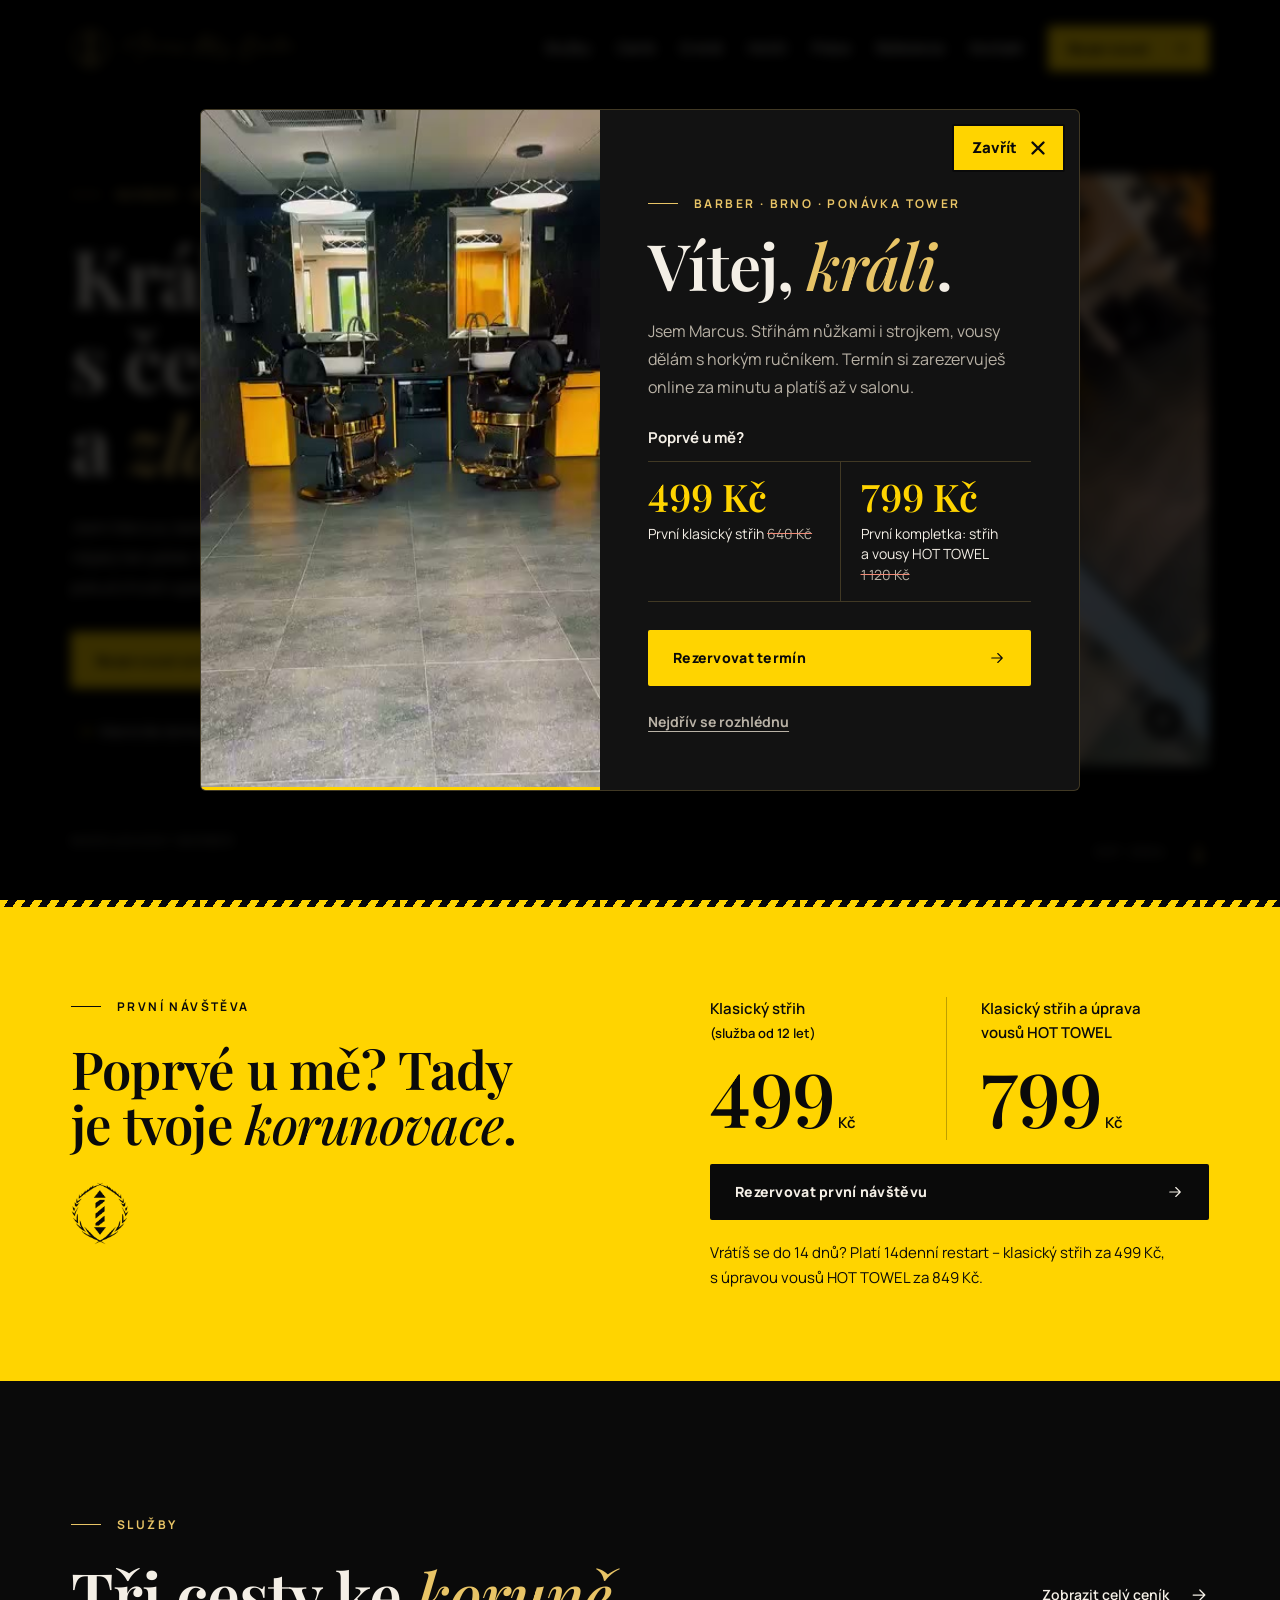
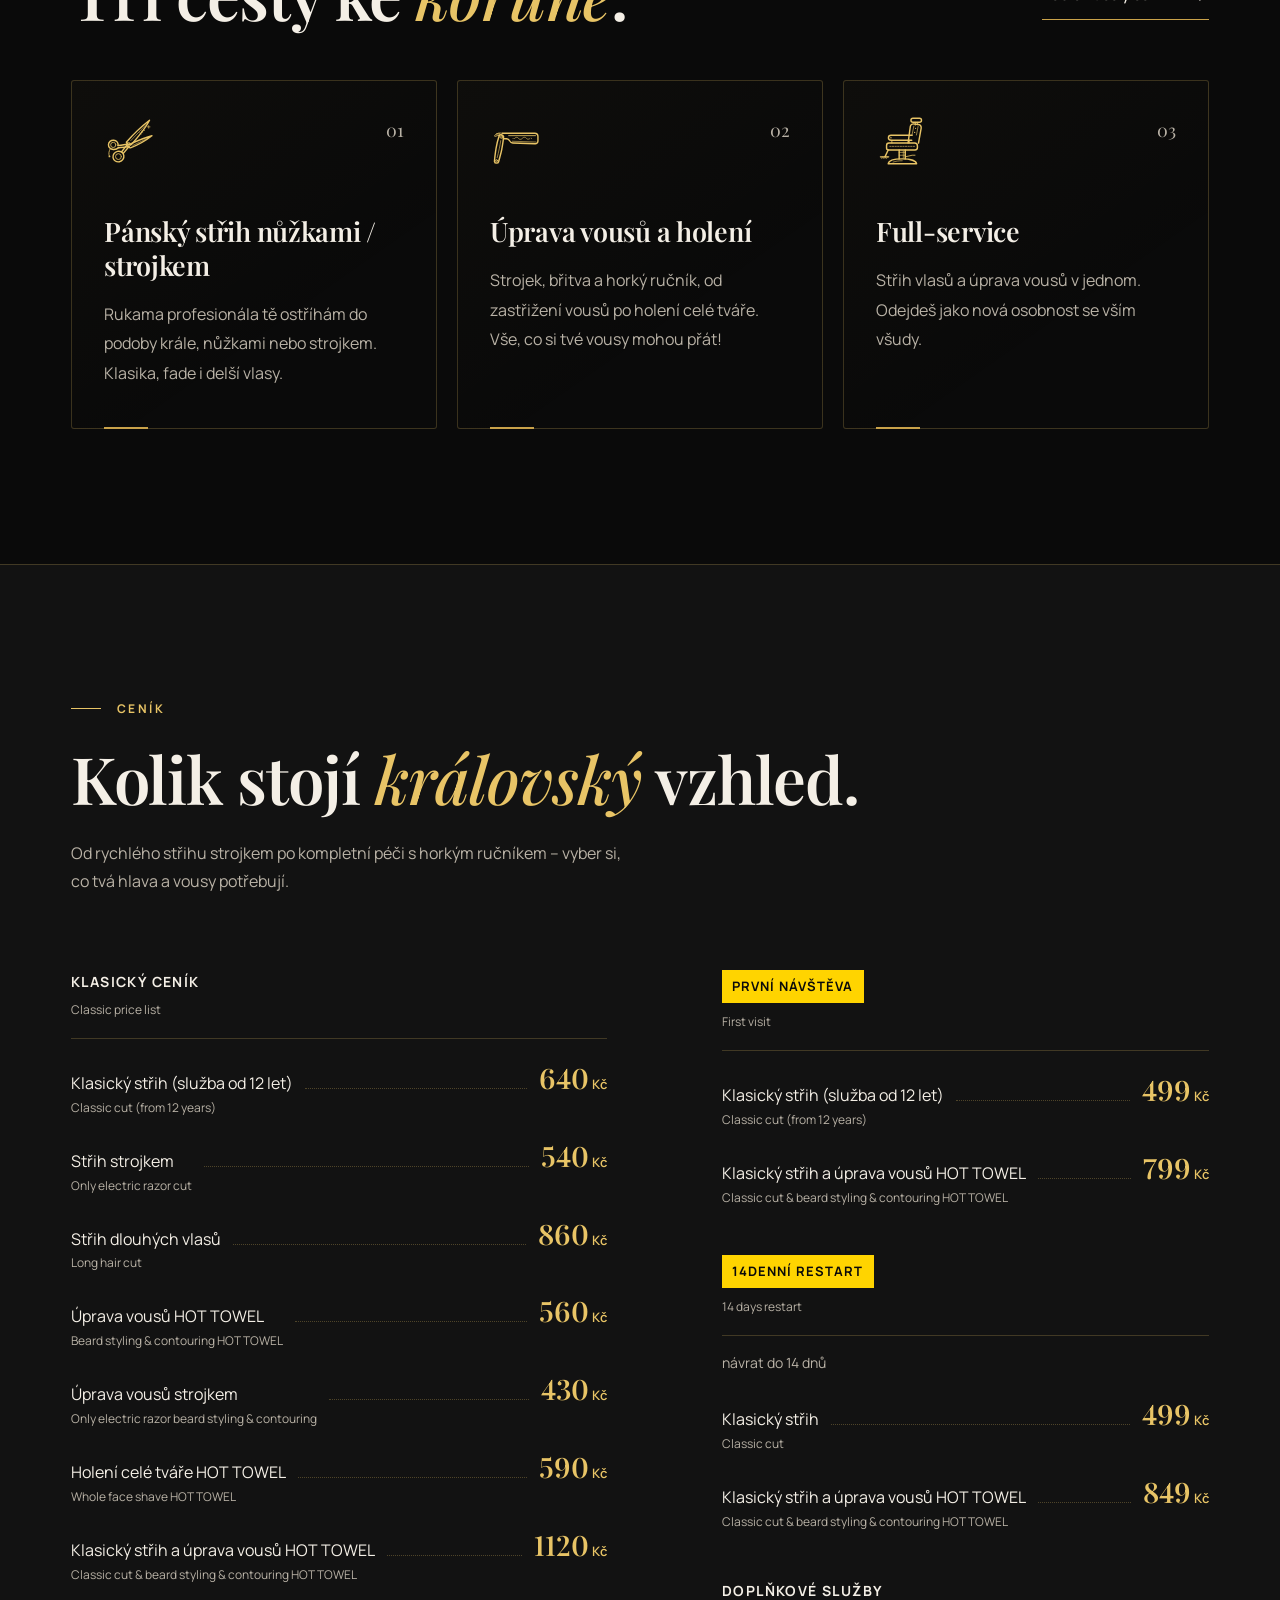
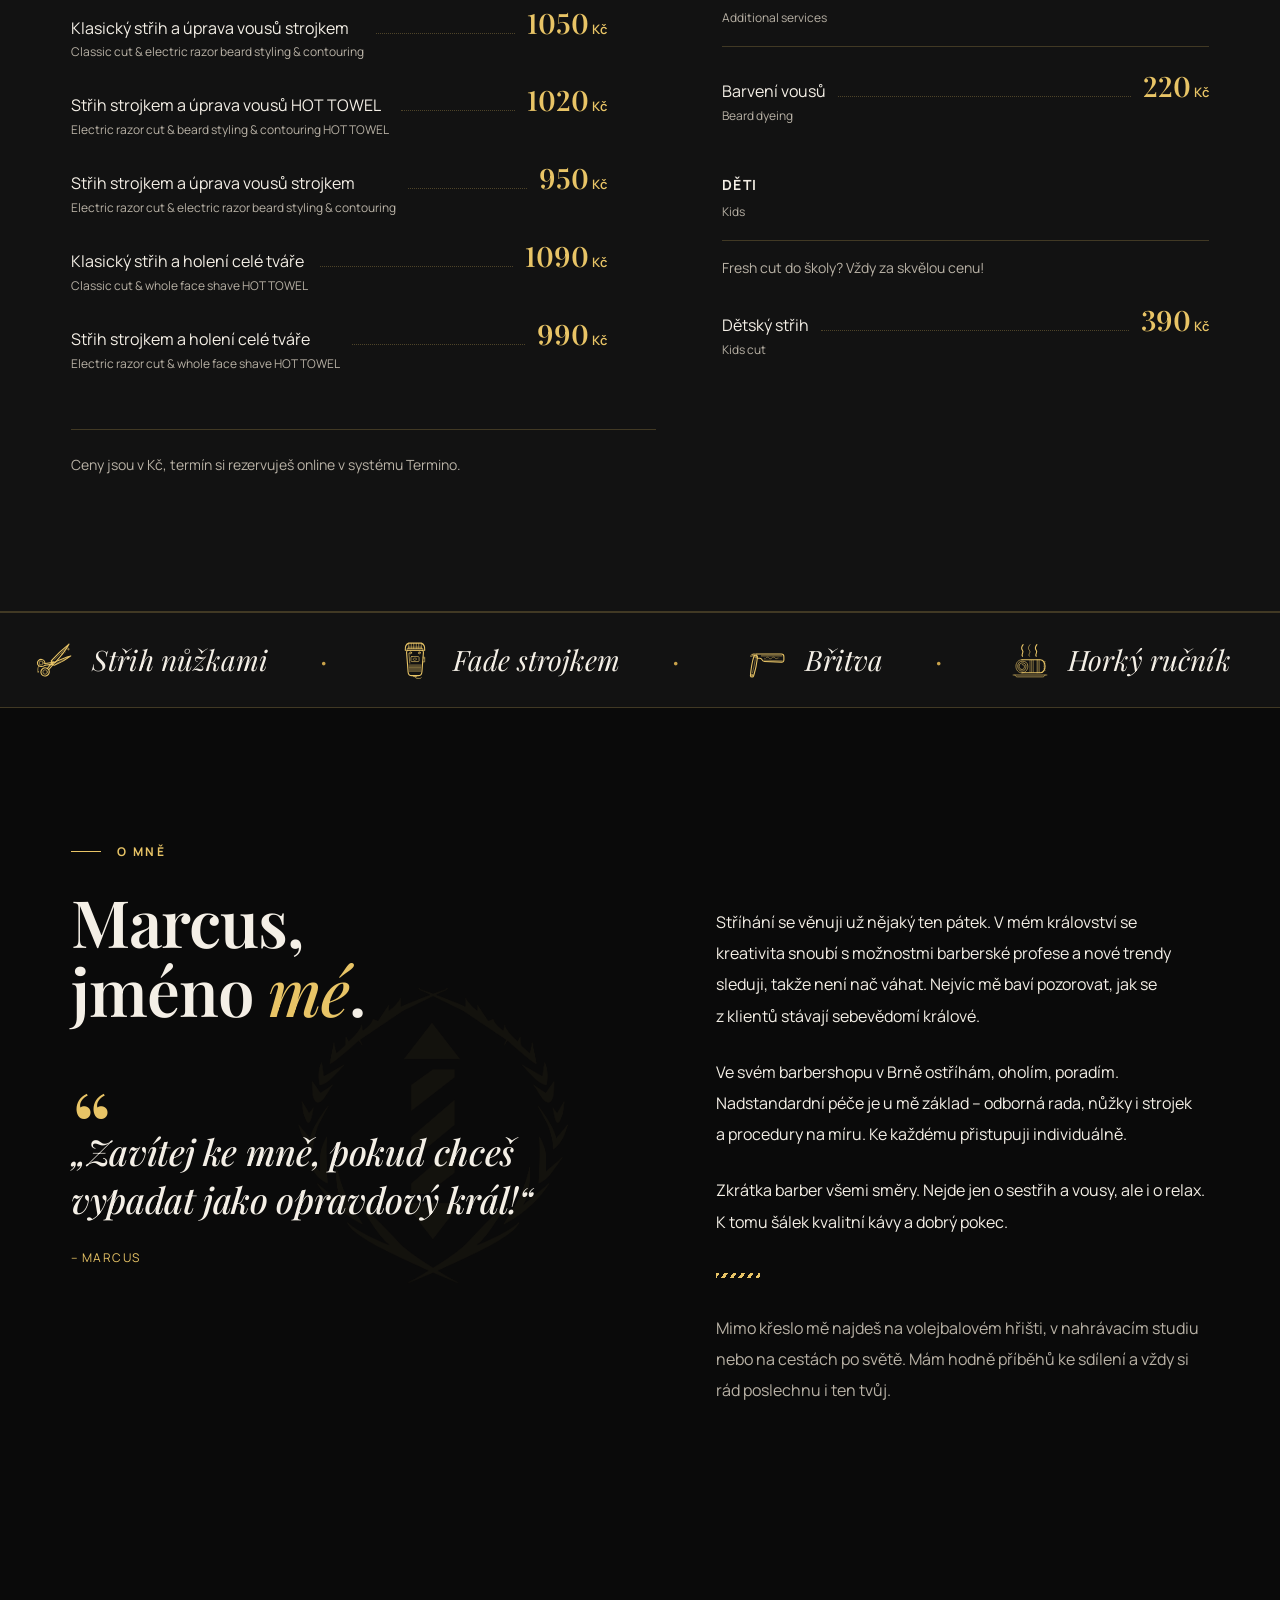
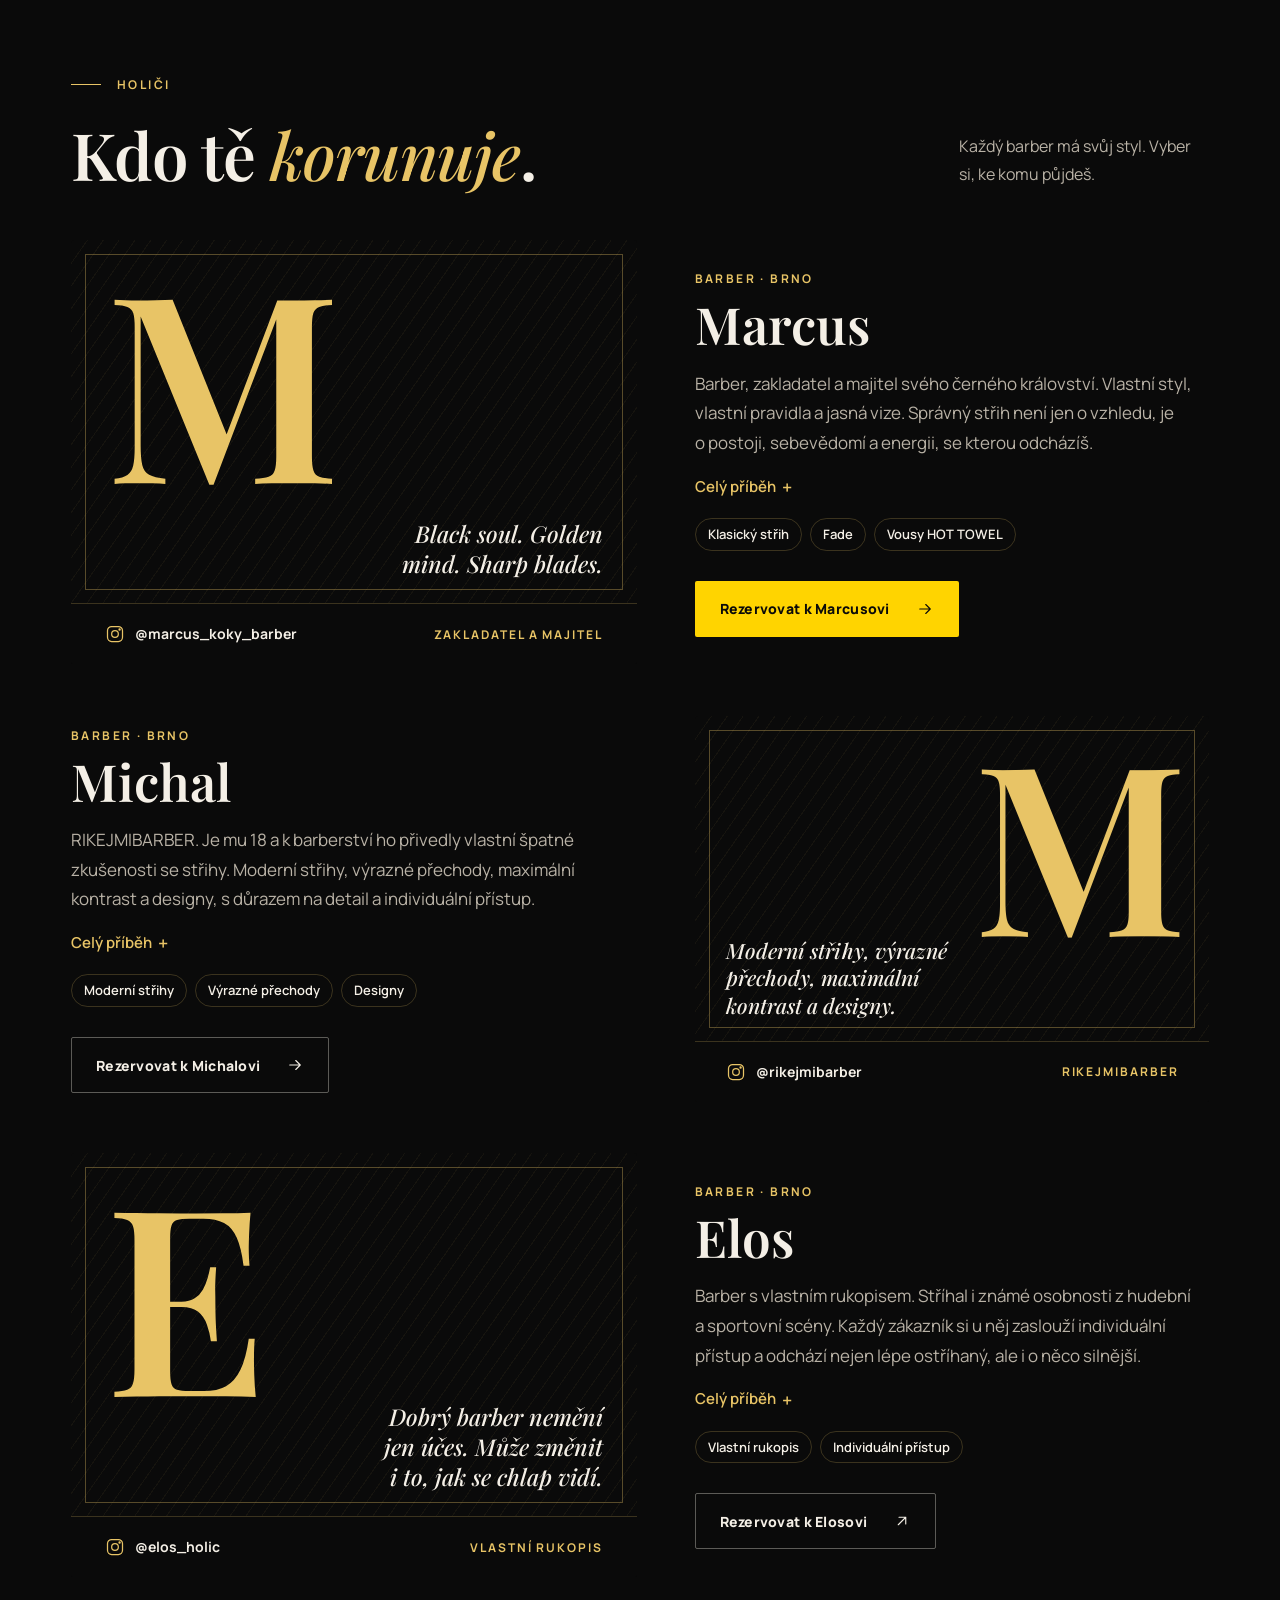
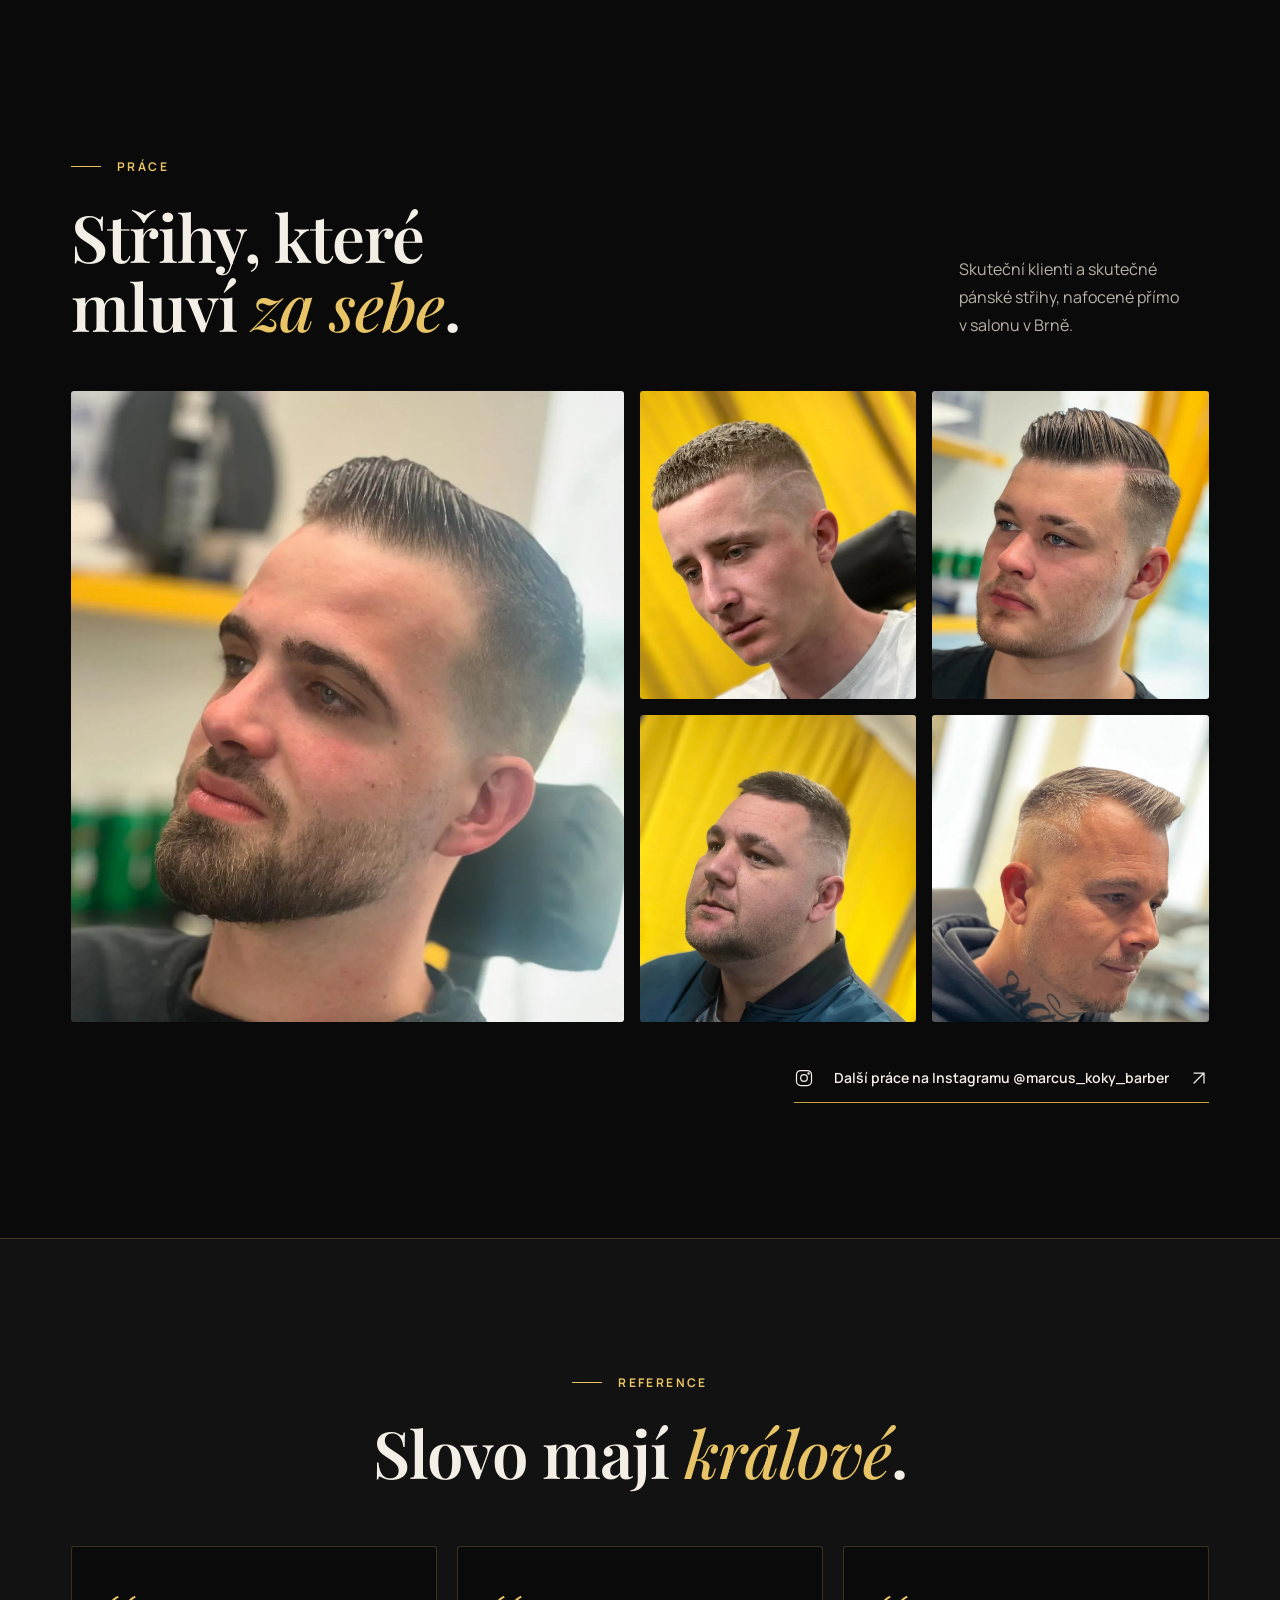
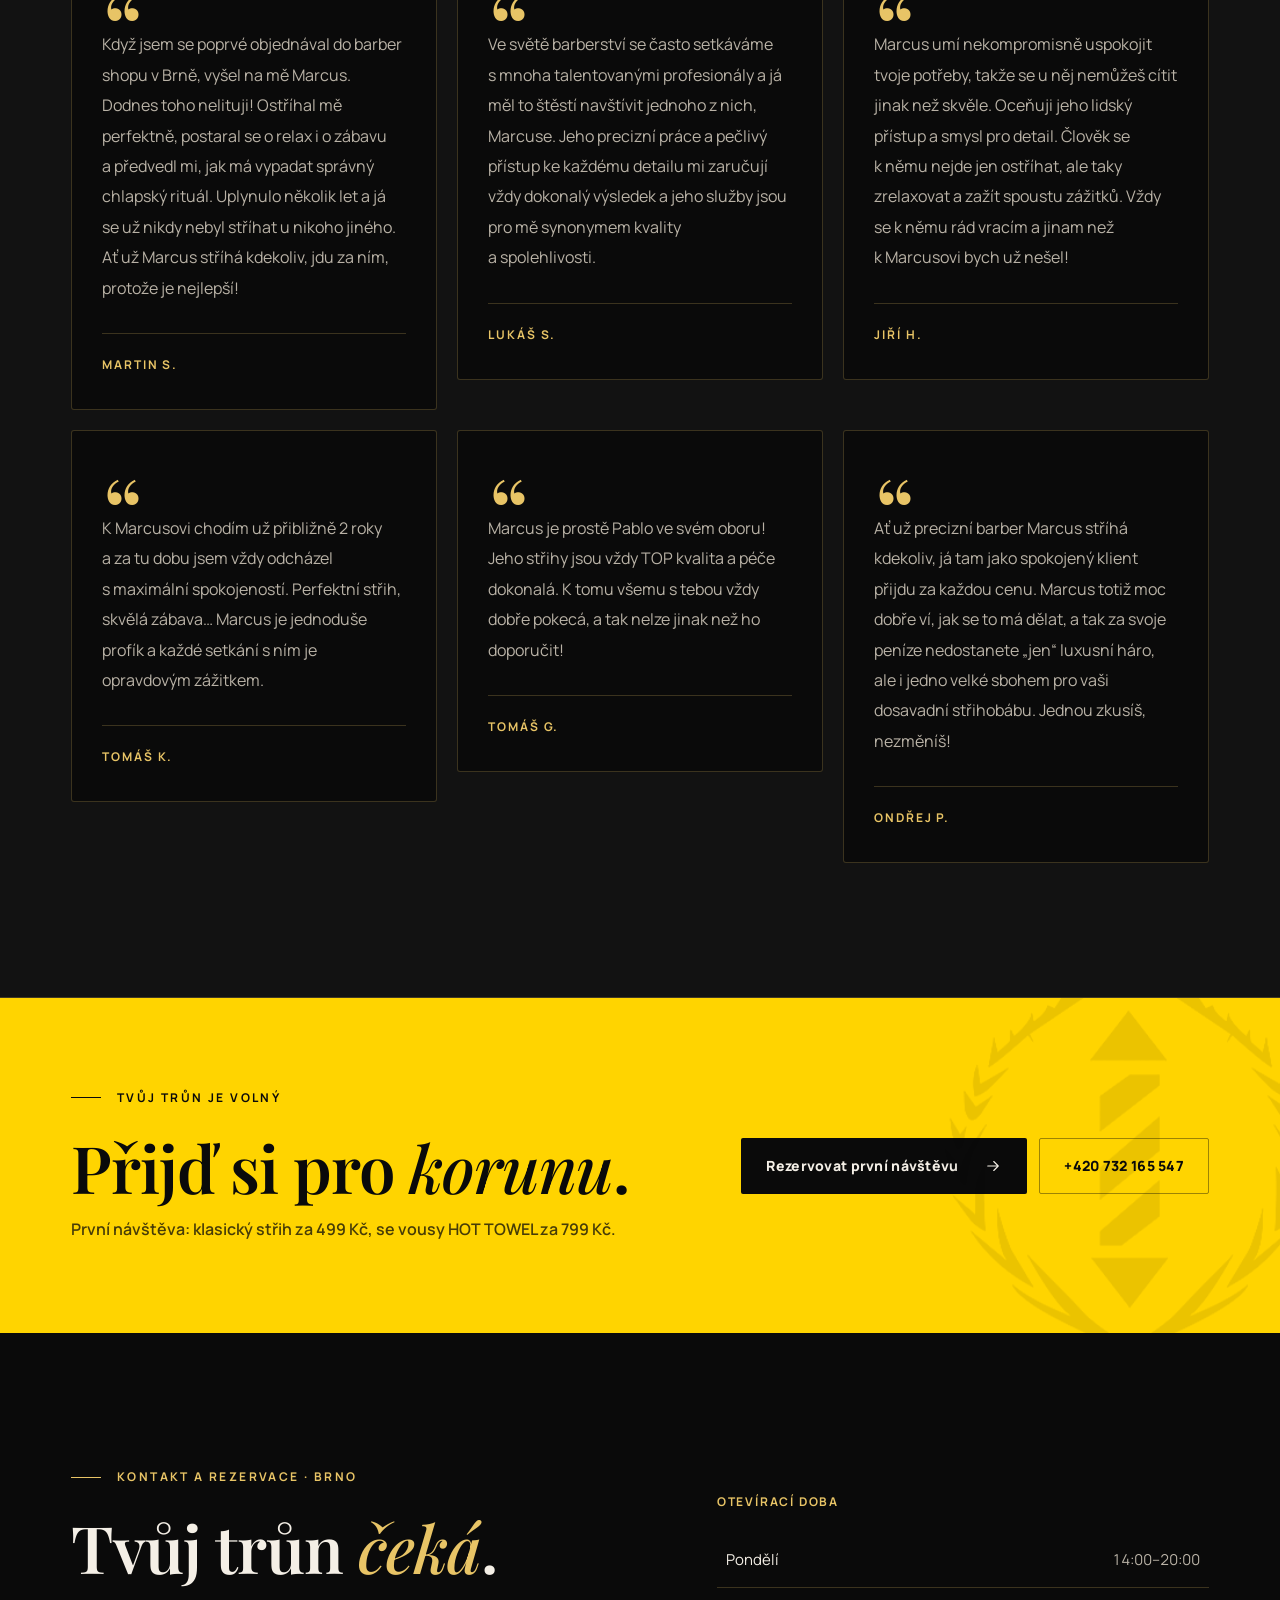
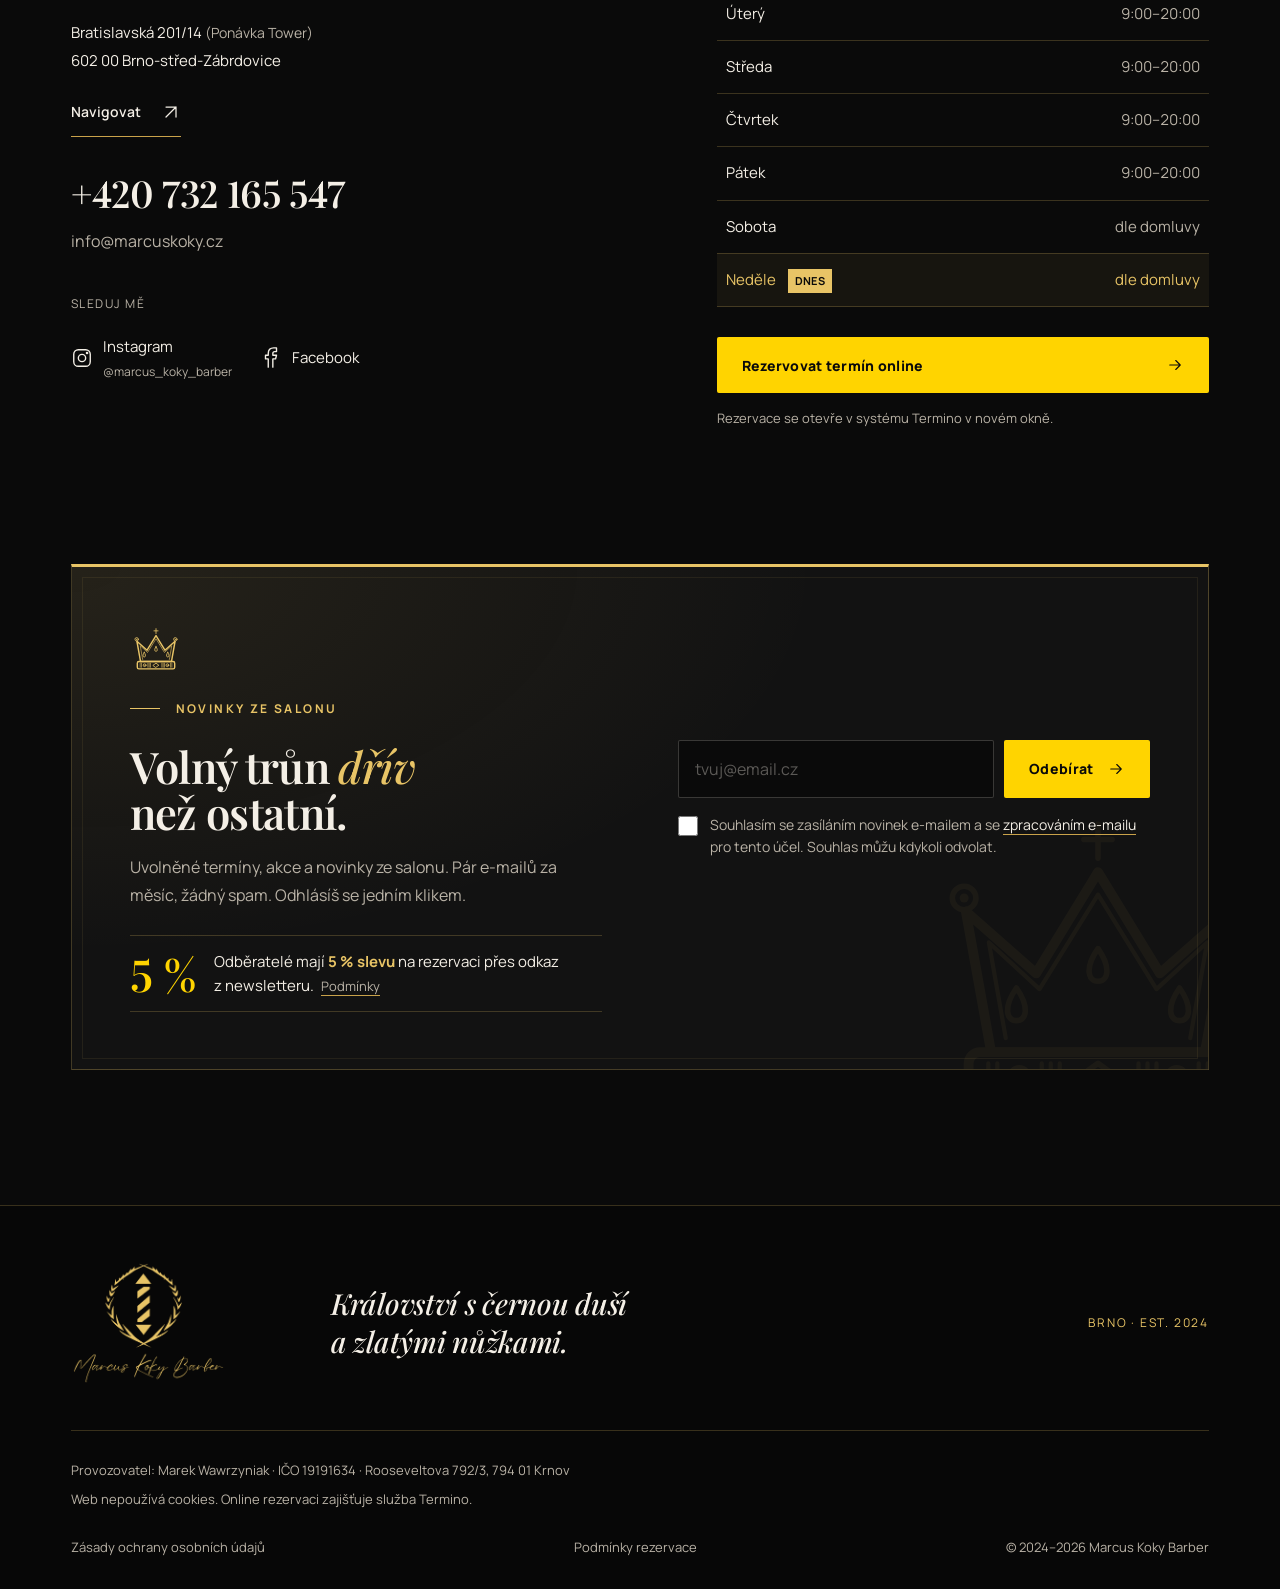
==== commit 4c90806c: "Uvítací okno s výrazným Zavřít a dvěma cenami první návštěvy, výběr holiče s animací, štítky holičů " ====
--- a/index.html
+++ b/index.html
@@ -27,7 +27,7 @@
 <script src="assets/js/main.js" defer>
 </script>
 <script src="assets/js/rozsireni.js" defer></script>
-<link rel="preload" as="image" href="assets/img/marcus-studio.webp" type="image/webp" fetchpriority="high">
+<link rel="preload" as="image" href="assets/video/hero-poster.jpg" fetchpriority="high">
 <script type="application/ld+json">{"@context": "https://schema.org", "@type": "BarberShop", "name": "Marcus Koky Barber", "description": "Pánský barbershop v Brně v Ponávka Tower. Pánské střihy nůžkami i strojkem, fade, úprava vousů a holení s horkým ručníkem.", "image": "https://romankaxo.github.io/marcus-koky-barber/assets/img/og.jpg", "url": "https://romankaxo.github.io/marcus-koky-barber/", "telephone": "+420732165547", "email": "info@marcuskoky.cz", "address": {"@type": "PostalAddress", "streetAddress": "Bratislavská 201/14", "addressLocality": "Brno-střed-Zábrdovice", "postalCode": "602 00", "addressCountry": "CZ"}, "priceRange": "390–1120 Kč", "openingHoursSpecification": [{"@type": "OpeningHoursSpecification", "dayOfWeek": ["Monday"], "opens": "14:00", "closes": "20:00"}, {"@type": "OpeningHoursSpecification", "dayOfWeek": ["Tuesday", "Wednesday", "Thursday", "Friday"], "opens": "09:00", "closes": "20:00"}], "sameAs": ["https://www.instagram.com/marcus_koky_barber/", "https://www.facebook.com/profile.php?id=61557123255250"], "@id": "https://romankaxo.github.io/marcus-koky-barber/#barbershop", "areaServed": {"@type": "City", "name": "Brno"}, "hasOfferCatalog": {"@type": "OfferCatalog", "name": "Ceník", "itemListElement": [{"@type": "Offer", "itemOffered": {"@type": "Service", "name": "Klasický střih (služba od 12 let)"}, "price": "640", "priceCurrency": "CZK"}, {"@type": "Offer", "itemOffered": {"@type": "Service", "name": "Střih strojkem"}, "price": "540", "priceCurrency": "CZK"}, {"@type": "Offer", "itemOffered": {"@type": "Service", "name": "Střih dlouhých vlasů"}, "price": "860", "priceCurrency": "CZK"}, {"@type": "Offer", "itemOffered": {"@type": "Service", "name": "Úprava vousů HOT TOWEL"}, "price": "560", "priceCurrency": "CZK"}, {"@type": "Offer", "itemOffered": {"@type": "Service", "name": "Úprava vousů strojkem"}, "price": "430", "priceCurrency": "CZK"}, {"@type": "Offer", "itemOffered": {"@type": "Service", "name": "Holení celé tváře HOT TOWEL"}, "price": "590", "priceCurrency": "CZK"}, {"@type": "Offer", "itemOffered": {"@type": "Service", "name": "Klasický střih a úprava vousů HOT TOWEL"}, "price": "1120", "priceCurrency": "CZK"}, {"@type": "Offer", "itemOffered": {"@type": "Service", "name": "Klasický střih a úprava vousů strojkem"}, "price": "1050", "priceCurrency": "CZK"}, {"@type": "Offer", "itemOffered": {"@type": "Service", "name": "Střih strojkem a úprava vousů HOT TOWEL"}, "price": "1020", "priceCurrency": "CZK"}, {"@type": "Offer", "itemOffered": {"@type": "Service", "name": "Střih strojkem a úprava vousů strojkem"}, "price": "950", "priceCurrency": "CZK"}, {"@type": "Offer", "itemOffered": {"@type": "Service", "name": "Klasický střih a holení celé tváře"}, "price": "1090", "priceCurrency": "CZK"}, {"@type": "Offer", "itemOffered": {"@type": "Service", "name": "Střih strojkem a holení celé tváře"}, "price": "990", "priceCurrency": "CZK"}, {"@type": "Offer", "itemOffered": {"@type": "Service", "name": "Barvení vousů"}, "price": "220", "priceCurrency": "CZK"}, {"@type": "Offer", "itemOffered": {"@type": "Service", "name": "Dětský střih"}, "price": "390", "priceCurrency": "CZK"}]}, "potentialAction": {"@type": "ReserveAction", "target": "https://local.termino.eu/embed/marcus-koky-barber", "name": "Rezervovat termín online"}}</script>
 </head>
 <body>
@@ -61,11 +61,8 @@
 </header>
 <main id="obsah" tabindex="-1">
 <section class="hero" id="uvod" aria-labelledby="hero-title">
-<picture class="hero-picture">
-<source srcset="assets/img/marcus-studio.webp" type="image/webp">
-<img src="assets/img/marcus-studio.jpg" width="1920" height="839" alt="Marcus sedí v křesle ve svém barbershopu" fetchpriority="high">
-</picture>
-<div class="container hero-content">
+<div class="container hero-grid">
+<div class="hero-content">
 <p class="eyebrow">Barber · Brno · Ponávka Tower</p>
 <h1 id="hero-title">Království<br>s&nbsp;černou duší<br>a&nbsp;<em>zlatým srdcem</em>.</h1>
 <p class="hero-intro">Jsem Marcus, barber z&nbsp;Brna, a&nbsp;pánskému stříhání se věnuji už nějaký ten pátek. Nůžky, strojek, břitva a&nbsp;horký ručník – přijď, pokud chceš vypadat jako opravdový král.</p>
@@ -84,6 +81,17 @@
 </span>
 <span>Po 14:00–20:00 · Út–Pá 9:00–20:00 · So–Ne dle domluvy</span>
 </p>
+</div>
+<!-- Video v úvodu: soubory assets/video/hero.webm + hero.mp4 + hero-poster.jpg (formát viz README).
+     Spouští ho assets/js/rozsireni.js, až je vidět. Bez videa, bez JS a při omezení pohybu zůstane jen poster. -->
+<figure class="hero-media" data-video>
+<img class="hero-poster" src="assets/video/hero-poster.jpg" width="360" height="640" alt="Interiér barbershopu: dvě černo-zlatá křesla před zrcadly" fetchpriority="high">
+<video class="hero-video" muted loop playsinline preload="metadata" poster="assets/video/hero-poster.jpg" width="360" height="640" aria-label="Video z interiéru barbershopu" tabindex="-1">
+<source data-src="assets/video/hero.webm" type="video/webm">
+<source data-src="assets/video/hero.mp4" type="video/mp4">
+</video>
+<button type="button" class="hero-video-toggle" aria-label="Pozastavit video" hidden><svg viewBox="0 0 24 24" fill="none" aria-hidden="true"><path class="i-pause" d="M9 6v12M15 6v12"/><path class="i-play" d="M8 5l11 7-11 7z"/></svg></button>
+</figure>
 </div>
 <div class="hero-foot container">
 <span>Marcus Koky Barber</span>
@@ -439,41 +447,47 @@
 </div>
 <div class="team-list">
 <article class="barber" data-reveal>
-<div class="barber-photo">
-<picture>
-<source srcset="assets/img/marcus-studio.webp" type="image/webp">
-<img src="assets/img/marcus-studio.jpg" width="1920" height="839" alt="Marcus v křesle ve svém barbershopu v Brně" loading="lazy">
-</picture>
-</div>
+<!-- Fotka později: doplň cestu do data-photo (např. data-photo="assets/img/holic-marcus.jpg") a monogram s citátem se schovají. -->
+<figure class="barber-photo barber-plate" data-photo="">
+<span class="plate-initial" aria-hidden="true">M</span>
+<blockquote class="plate-quote" lang="en"><p>Black soul. Golden mind. Sharp blades.</p></blockquote>
+<figcaption class="plate-foot"><a href="https://www.instagram.com/marcus_koky_barber/" target="_blank" rel="noopener"><svg viewBox="0 0 24 24" fill="none" aria-hidden="true"><rect x="3" y="3" width="18" height="18" rx="5"/><circle cx="12" cy="12" r="4"/><circle cx="17.5" cy="6.5" r=".7"/></svg>@marcus_koky_barber</a><span>Zakladatel a&nbsp;majitel</span></figcaption>
+</figure>
 <div class="barber-text">
 <p class="barber-role">Barber · Brno</p>
 <h3>Marcus</h3>
-<p>Nůžky, strojek, břitva i&nbsp;horký ručník. Klasika i&nbsp;fade, ke každému individuálně a&nbsp;vždycky se šálkem dobré kávy.</p>
+<p>Barber, zakladatel a&nbsp;majitel svého černého království. Vlastní styl, vlastní pravidla a&nbsp;jasná vize. Správný střih není jen o&nbsp;vzhledu, je o&nbsp;postoji, sebevědomí a&nbsp;energii, se kterou odcházíš.</p><details class="barber-more"><summary>Celý příběh</summary><p>Barberství pro mě není jen práce. Je to řemeslo, vášeň a&nbsp;způsob, jak dát každému střihu vlastní charakter. Roky zkušeností, cit pro detail a&nbsp;neustálá chuť posouvat hranice jsou tím, co mě žene dál.</p><p>Tady se nehraje na pozlátko. Tady rozhoduje styl, kvalita a&nbsp;přístup. Nechci, abys byl jen dalším zákazníkem v&nbsp;pořadí. Chci, abys byl součástí něčeho většího. Součástí BLCK KNGDM FAMILY.</p><p><strong>Black soul. Golden mind. Sharp blades.</strong></p></details>
 <ul class="barber-tags"><li>Klasický střih</li><li>Fade</li><li>Vousy HOT TOWEL</li></ul>
 <a class="button button--yellow" href="https://local.termino.eu/embed/marcus-koky-barber" target="_blank" rel="noopener" data-booking data-barber="Marcus">Rezervovat k&nbsp;Marcusovi<svg viewBox="0 0 24 24" fill="none" aria-hidden="true"><path d="M5 12h14M13 6l6 6-6 6"/></svg></a>
 </div>
 </article>
-<article class="barber barber--placeholder" data-reveal>
-<div class="barber-photo">
-<div class="photo-placeholder"><img src="assets/img/emblem-gold.png" width="331" height="362" alt="" loading="lazy"><span>Fotka holiče</span></div>
-</div>
+<article class="barber" data-reveal>
+<!-- Fotka později: doplň cestu do data-photo (např. data-photo="assets/img/holic-michal.jpg") a monogram s citátem se schovají. -->
+<figure class="barber-photo barber-plate" data-photo="">
+<span class="plate-initial" aria-hidden="true">M</span>
+<blockquote class="plate-quote"><p>Moderní střihy, výrazné přechody, maximální kontrast a&nbsp;designy.</p></blockquote>
+<figcaption class="plate-foot"><a href="https://www.instagram.com/rikejmibarber/" target="_blank" rel="noopener"><svg viewBox="0 0 24 24" fill="none" aria-hidden="true"><rect x="3" y="3" width="18" height="18" rx="5"/><circle cx="12" cy="12" r="4"/><circle cx="17.5" cy="6.5" r=".7"/></svg>@rikejmibarber</a><span>Rikejmibarber</span></figcaption>
+</figure>
 <div class="barber-text">
 <p class="barber-role">Barber · Brno</p>
 <h3>Michal</h3>
-<p>Sem přijde pár vět o&nbsp;holiči: v&nbsp;čem je nejlepší, jak dlouho stříhá a&nbsp;co ho baví. Text doplníme podle podkladů.</p>
-<ul class="barber-tags"><li>Specializace</li><li>Specializace</li></ul>
+<p>RIKEJMIBARBER. Je mu 18 a&nbsp;k&nbsp;barberství ho přivedly vlastní špatné zkušenosti se střihy. Moderní střihy, výrazné přechody, maximální kontrast a&nbsp;designy, s&nbsp;důrazem na detail a&nbsp;individuální přístup.</p><details class="barber-more"><summary>Celý příběh</summary><p>Chtěl jsem dělat věci jinak a&nbsp;dopřát ostatním výsledek, se kterým budou opravdu spokojení. Zakládám si na detailech, komunikaci a&nbsp;individuálním přístupu.</p><p>Barberství pro mě není jen o&nbsp;střihu, ale hlavně o&nbsp;důvěře, vztazích a&nbsp;sebevědomí. Chci, aby každý odcházel nejen s&nbsp;novým účesem, ale také s&nbsp;lepším pocitem ze sebe.</p><p>Mým cílem je neustále překonávat svoje hranice a&nbsp;jednou si vybudovat vlastní barbershop.</p></details>
+<ul class="barber-tags"><li>Moderní střihy</li><li>Výrazné přechody</li><li>Designy</li></ul>
 <a class="button button--outline" href="https://local.termino.eu/embed/marcus-koky-barber" target="_blank" rel="noopener" data-booking data-barber="Michal">Rezervovat k&nbsp;Michalovi<svg viewBox="0 0 24 24" fill="none" aria-hidden="true"><path d="M5 12h14M13 6l6 6-6 6"/></svg></a>
 </div>
 </article>
-<article class="barber barber--placeholder" data-reveal>
-<div class="barber-photo">
-<div class="photo-placeholder"><img src="assets/img/emblem-gold.png" width="331" height="362" alt="" loading="lazy"><span>Fotka holiče</span></div>
-</div>
+<article class="barber" data-reveal>
+<!-- Fotka později: doplň cestu do data-photo (např. data-photo="assets/img/holic-elos.jpg") a monogram s citátem se schovají. -->
+<figure class="barber-photo barber-plate" data-photo="">
+<span class="plate-initial" aria-hidden="true">E</span>
+<blockquote class="plate-quote"><p>Dobrý barber nemění jen účes. Může změnit i&nbsp;to, jak se chlap vidí.</p></blockquote>
+<figcaption class="plate-foot"><a href="https://www.instagram.com/elos_holic/" target="_blank" rel="noopener"><svg viewBox="0 0 24 24" fill="none" aria-hidden="true"><rect x="3" y="3" width="18" height="18" rx="5"/><circle cx="12" cy="12" r="4"/><circle cx="17.5" cy="6.5" r=".7"/></svg>@elos_holic</a><span>Vlastní rukopis</span></figcaption>
+</figure>
 <div class="barber-text">
 <p class="barber-role">Barber · Brno</p>
 <h3>Elos</h3>
-<p>Sem přijde pár vět o&nbsp;holiči: v&nbsp;čem je nejlepší, jak dlouho stříhá a&nbsp;co ho baví. Text doplníme podle podkladů.</p>
-<ul class="barber-tags"><li>Specializace</li><li>Specializace</li></ul>
+<p>Barber s&nbsp;vlastním rukopisem. Stříhal i&nbsp;známé osobnosti z&nbsp;hudební a&nbsp;sportovní scény. Každý zákazník si u&nbsp;něj zaslouží individuální přístup a&nbsp;odchází nejen lépe ostříhaný, ale i&nbsp;o&nbsp;něco silnější.</p><details class="barber-more"><summary>Celý příběh</summary><p>Barberství pro mě není jen práce, ale vášeň, řemeslo a&nbsp;životní styl. Není jen o&nbsp;střihu a&nbsp;atmosféře, ale především o&nbsp;lidech, vztazích a&nbsp;důvěře.</p><p>Střih je vlastně jen produkt, za který si zaplatíš. To nejdůležitější je pro mě něco jiného: zvedat chlapům sebevědomí a&nbsp;pomáhat jim cítit se líp.</p><p>Protože dobrý barber nemění jen účes. Může změnit i&nbsp;to, jak se chlap vidí.</p></details>
+<ul class="barber-tags"><li>Vlastní rukopis</li><li>Individuální přístup</li></ul>
 <a class="button button--outline" href="https://eloshair.reservio.com/services" target="_blank" rel="noopener" data-elos>Rezervovat k&nbsp;Elosovi<svg viewBox="0 0 24 24" fill="none" aria-hidden="true"><path d="M7 17 17 7M8 7h9v9"/></svg></a>
 </div>
 </article>
@@ -742,12 +756,13 @@
 <button type="button" class="bd-close" data-close aria-label="Zavřít"><svg viewBox="0 0 24 24" fill="none" aria-hidden="true"><path d="M6 6l12 12M18 6 6 18"/></svg></button>
 </header>
 <div class="bd-body">
-<div class="bd-barbers" role="list">
-<button type="button" class="bd-barber bd-barber--any" role="listitem" data-holic="Je mi to jedno"><span class="bd-barber-pic"><img src="assets/img/emblem-gold.png" width="331" height="362" alt=""></span><span class="bd-barber-name">Je mi to jedno<small>Kdo bude mít volno</small></span><svg viewBox="0 0 24 24" fill="none" aria-hidden="true"><path d="M5 12h14M13 6l6 6-6 6"/></svg></button>
-<button type="button" class="bd-barber" role="listitem" data-holic="Marcus"><span class="bd-barber-pic"><img src="assets/img/marcus-studio.jpg" width="1920" height="839" alt=""></span><span class="bd-barber-name">Marcus<small>Klasika, fade, vousy</small></span><svg viewBox="0 0 24 24" fill="none" aria-hidden="true"><path d="M5 12h14M13 6l6 6-6 6"/></svg></button>
-<button type="button" class="bd-barber" role="listitem" data-holic="Michal"><span class="bd-barber-pic"><img src="assets/img/emblem-gold.png" width="331" height="362" alt=""></span><span class="bd-barber-name">Michal<small>Barber</small></span><svg viewBox="0 0 24 24" fill="none" aria-hidden="true"><path d="M5 12h14M13 6l6 6-6 6"/></svg></button>
-<a class="bd-barber" role="listitem" href="https://eloshair.reservio.com/services" target="_blank" rel="noopener" data-elos><span class="bd-barber-pic"><img src="assets/img/emblem-gold.png" width="331" height="362" alt=""></span><span class="bd-barber-name">Elos<small>Vlastní rezervace, otevře se v&nbsp;novém okně</small></span><svg viewBox="0 0 24 24" fill="none" aria-hidden="true"><path d="M7 17 17 7M8 7h9v9"/></svg></a>
-</div>
+<!-- Tři holiči přijíždějí střídavě zleva a zprava (rozsireni.css). Fotka později: cesta do data-photo u .bd-barber-pic. -->
+<ul class="bd-barbers">
+<li><button class="bd-barber" type="button" data-holic="Marcus"><span class="bd-barber-pic" data-photo="" aria-hidden="true">M</span><span class="bd-barber-name">Marcus<small>Klasický střih, fade, vousy HOT TOWEL</small><small class="bd-barber-ig">@marcus_koky_barber</small></span><svg viewBox="0 0 24 24" fill="none" aria-hidden="true"><path d="M5 12h14M13 6l6 6-6 6"/></svg></button></li>
+<li><button class="bd-barber" type="button" data-holic="Michal"><span class="bd-barber-pic" data-photo="" aria-hidden="true">M</span><span class="bd-barber-name">Michal<small>Moderní střihy, výrazné přechody, designy</small><small class="bd-barber-ig">@rikejmibarber</small></span><svg viewBox="0 0 24 24" fill="none" aria-hidden="true"><path d="M5 12h14M13 6l6 6-6 6"/></svg></button></li>
+<li><a class="bd-barber" href="https://eloshair.reservio.com/services" target="_blank" rel="noopener" data-elos><span class="bd-barber-pic" data-photo="" aria-hidden="true">E</span><span class="bd-barber-name">Elos<small>Vlastní rezervace, otevře se v&nbsp;novém okně</small><small class="bd-barber-ig">@elos_holic</small></span><svg viewBox="0 0 24 24" fill="none" aria-hidden="true"><path d="M7 17 17 7M8 7h9v9"/></svg></a></li>
+</ul>
+<button type="button" class="bd-any" data-holic="Je mi to jedno">Je mi to jedno, vezmu první volný termín<svg viewBox="0 0 24 24" fill="none" aria-hidden="true"><path d="M5 12h14M13 6l6 6-6 6"/></svg></button>
 </div>
 </div>
 <form class="bd-form" id="bd-form" novalidate hidden>
@@ -814,13 +829,18 @@
 </div>
 </dialog>
 <dialog class="welcome" id="welcome" aria-labelledby="wl-title" aria-describedby="wl-text">
-<picture class="wl-photo"><source srcset="assets/img/marcus-studio.webp" type="image/webp"><img src="assets/img/marcus-studio.jpg" width="1920" height="839" alt=""></picture>
+<button type="button" class="wl-close" data-close aria-label="Zavřít"><span>Zavřít</span><svg viewBox="0 0 24 24" fill="none" aria-hidden="true"><path d="M6 6l12 12M18 6 6 18"/></svg></button>
+<picture class="wl-photo"><img src="assets/video/hero-poster.jpg" width="360" height="640" alt=""></picture>
 <div class="wl-body" tabindex="-1" autofocus>
-<button type="button" class="bd-close wl-close" data-close aria-label="Zavřít"><svg viewBox="0 0 24 24" fill="none" aria-hidden="true"><path d="M6 6l12 12M18 6 6 18"/></svg></button>
 <p class="eyebrow">Barber · Brno · Ponávka Tower</p>
 <h2 id="wl-title">Vítej, <em>králi</em>.</h2>
 <p class="wl-text" id="wl-text">Jsem Marcus. Stříhám nůžkami i&nbsp;strojkem, vousy dělám s&nbsp;horkým ručníkem. Termín si zarezervuješ online za minutu a&nbsp;platíš až v&nbsp;salonu.</p>
-<p class="wl-perk"><b>499&nbsp;Kč</b><span>Poprvé u&nbsp;mě? Klasický střih za první návštěvu místo 640&nbsp;Kč.</span></p>
+<!-- Nabídky první návštěvy (Marcusova hlasovka 24. 11. 2026): 499 Kč střih, 799 Kč kompletka jako na zbytku webu. -->
+<p class="wl-offers-title">Poprvé u&nbsp;mě?</p>
+<ul class="wl-offers">
+<li><b>499&nbsp;Kč</b><span>První klasický střih <s>640&nbsp;Kč</s></span></li>
+<li><b>799&nbsp;Kč</b><span>První kompletka: střih a&nbsp;vousy HOT TOWEL <s>1&nbsp;120&nbsp;Kč</s></span></li>
+</ul>
 <div class="wl-actions">
 <a class="button button--yellow" href="https://local.termino.eu/embed/marcus-koky-barber" target="_blank" rel="noopener" data-booking>Rezervovat termín<svg viewBox="0 0 24 24" fill="none" aria-hidden="true"><path d="M5 12h14M13 6l6 6-6 6"/></svg></a>
 <button type="button" class="wl-later" data-close>Nejdřív se rozhlédnu</button>
--- a/assets/css/style.css
+++ b/assets/css/style.css
@@ -67,8 +67,10 @@
 .site-menu .button { min-height: 44px; padding: 11px 19px; gap: 22px; color: var(--black); }
 .menu-toggle { display: none; }
 .hero { position: relative; min-height: 740px; min-height: max(740px, 100svh); display: flex; align-items: center; background: #000; isolation: isolate; }
-.hero-picture { position: absolute; inset: 0; z-index: -1; overflow: hidden; }
-.hero-picture img { width: 100%; height: 100%; object-fit: cover; object-position: 72% center; }
+.hero-grid { display: grid; grid-template-columns: minmax(0, 1fr) auto; align-items: center; gap: clamp(32px, 6vw, 112px); }
+.hero-media { position: relative; width: clamp(300px, 26vw, 400px); aspect-ratio: 9 / 16; margin: 40px 0 0; overflow: hidden; border-radius: 3px; background: var(--layer); }
+.hero-media::after { content: ''; position: absolute; inset: 12px; border: 1px solid rgba(232,196,102,.4); pointer-events: none; }
+.hero-poster, .hero-video { position: absolute; inset: 0; width: 100%; height: 100%; object-fit: cover; }
 .hero-content { padding-block: 160px 125px; }
 .hero .eyebrow { margin-bottom: 30px; }
 .hero h1 { max-width: 820px; }
@@ -220,12 +222,10 @@
   .menu-open .site-header { backdrop-filter: none; }
   .menu-open .menu-toggle span:first-child { transform: translateY(4px) rotate(45deg); }
   .menu-open .menu-toggle span:last-child { transform: translateY(-4px) rotate(-45deg); }
-  .hero { display: block; min-height: max(740px, 100svh); }
-  .hero-picture { position: relative; inset: auto; display: block; width: 100%; height: clamp(450px, 56vw, 600px); z-index: 0; }
-  .hero-picture img { object-position: 72% center; }
-  .hero-content { padding-block: 40px 85px; }
+  .hero-content { padding-block: 130px 85px; }
+  .hero-media { width: clamp(230px, 29vw, 300px); }
   .hero-foot { display: none; }
-  .hero h1 { font-size: clamp(60px, 7.2vw, 80px); max-width: 650px; }
+  .hero h1 { font-size: clamp(44px, 6vw, 66px); max-width: 650px; }
   .hero-intro { max-width: 380px; }
   .offer-layout { gap: 45px; }
   .offer-heading { padding-right: 0; }
@@ -252,9 +252,11 @@
   .brand-emblem { width: 31px; }
   .brand-wordmark { width: 158px; }
   .hero { display: block; min-height: 640px; background: #000; }
-  .hero-picture { position: relative; inset: auto; display: block; width: 100%; height: clamp(310px, 73vw, 490px); z-index: 0; }
-  .hero-picture img { object-fit: cover; object-position: 72% center; }
-  .hero-content { position: relative; padding-block: 32px 76px; }
+  .hero .hero-grid { grid-template-columns: minmax(0, 1fr); gap: 0; width: 100%; }
+  .hero-media { order: -1; width: 100%; height: clamp(320px, 86vw, 480px); aspect-ratio: auto; margin: 0; border-radius: 0; }
+  .hero-media::after { display: none; }
+  .hero-poster, .hero-video { object-position: center 24%; }
+  .hero-content { position: relative; width: calc(100% - var(--gutter) * 2); margin-inline: auto; padding-block: 32px 76px; }
   .hero h1 { font-size: clamp(48px, 10.7vw, 77px); max-width: 650px; }
   .hero .eyebrow { margin-bottom: 24px; }
   .hero-intro { margin-block: 27px 28px; max-width: 510px; font-size: 16px; line-height: 1.85; }
--- a/assets/css/rozsireni.css
+++ b/assets/css/rozsireni.css
@@ -7,10 +7,23 @@
 .js .hero-content > :nth-child(3) { animation-delay: .38s; }
 .js .hero-content > :nth-child(4) { animation-delay: .5s; }
 .js .hero-content > :nth-child(5) { animation-delay: .62s; }
-.js .hero-picture img { animation: settle 2.4s var(--ease) both; }
+.js .hero-media { animation: rise 1.1s var(--ease) .3s both; }
+/* dokud video neběží (nebo chybí), poster se pomalu přibližuje */
+.js .hero-poster { animation: drift 26s ease-in-out infinite alternate; }
+.hero-media.is-playing .hero-poster { animation: none; }
+.hero-video { opacity: 0; transition: opacity .8s var(--ease); }
+.hero-media.is-playing .hero-video { opacity: 1; }
+.hero-video-toggle { position: absolute; z-index: 1; right: 24px; bottom: 24px; display: grid; place-items: center; width: 44px; height: 44px; padding: 0; border: 1px solid rgba(244,239,230,.45); border-radius: 50%; background: rgba(10,10,10,.72); color: var(--text); cursor: pointer; transition: border-color .2s, color .2s, transform .16s var(--ease); }
+.hero-video-toggle:hover { border-color: var(--yellow); color: var(--yellow); }
+.hero-video-toggle:active { transform: scale(.95); }
+.hero-video-toggle:focus-visible { outline-offset: 3px; }
+.hero-video-toggle svg { width: 20px; height: 20px; stroke-width: 2; }
+.hero-video-toggle .i-play { display: none; fill: currentColor; stroke-width: 1.2; }
+.hero-video-toggle.is-paused .i-play { display: inline; }
+.hero-video-toggle.is-paused .i-pause { display: none; }
+@keyframes drift { to { transform: scale(1.08); } }
 .hero h1 em { background: linear-gradient(100deg, var(--gold) 0 40%, #fff3c4 50%, var(--gold) 60% 100%); background-size: 250% 100%; -webkit-background-clip: text; background-clip: text; color: transparent; animation: shine 6s ease-in-out 1.4s infinite; }
 @keyframes rise { from { opacity: 0; transform: translateY(26px); } }
-@keyframes settle { from { transform: scale(1.08); filter: brightness(.6); } }
 @keyframes shine { 0%, 70% { background-position: 100% 0; } 100% { background-position: 0 0; } }
 
 /* barberský pruh se pomalu točí jako sloup */
@@ -68,27 +81,51 @@
 .barber-photo picture, .barber-photo img { width: 100%; height: 100%; }
 .barber-photo img { object-fit: cover; object-position: 76% 30%; transition: transform .8s var(--ease); }
 .barber:hover .barber-photo picture img { transform: scale(1.04); }
-.photo-placeholder { display: grid; place-content: center; justify-items: center; gap: 18px; width: 100%; height: 100%; border: 1px dashed rgba(232,196,102,.35); background: radial-gradient(circle at 50% 40%, rgba(232,196,102,.08), transparent 60%), var(--layer); color: var(--muted); font-size: 12px; font-weight: 700; letter-spacing: .2em; text-transform: uppercase; }
-.photo-placeholder img { width: 72px !important; height: auto !important; opacity: .55; }
+/* štítek holiče bez fotky: iniciála, citát, Instagram. Fotka se vloží atributem data-photo (rozsireni.js přidá .has-photo). */
+.barber-plate { --pad: clamp(28px, 6cqw, 44px); container-type: inline-size; display: grid; grid-template-columns: auto minmax(0, 1fr); grid-template-rows: minmax(0, 1fr) auto; margin: 0; background: repeating-linear-gradient(125deg, rgba(232,196,102,.055) 0 1px, transparent 1px 13px), var(--black); }
+.plate-initial { grid-area: 1 / 1; align-self: start; padding: var(--pad) 0 0 var(--pad); font-family: var(--display); font-size: 46cqw; font-weight: 600; line-height: .78; letter-spacing: -.04em; color: var(--gold); transition: transform .8s var(--ease); }
+.plate-quote { grid-area: 1 / 2; align-self: end; justify-self: end; max-width: 15em; padding: 0 var(--pad) calc(var(--pad) * .7) 24px; font-family: var(--display); font-size: clamp(20px, 4.1cqw, 28px); font-style: italic; font-weight: 500; line-height: 1.3; text-align: right; text-wrap: balance; }
+.plate-quote p { max-width: none; }
+.plate-foot { grid-area: 2 / 1 / 3 / 3; position: relative; z-index: 1; display: flex; flex-wrap: wrap; align-items: center; justify-content: space-between; gap: 4px 20px; min-height: 60px; padding: 8px var(--pad); border-top: 1px solid var(--line); background: var(--black); font-size: 14px; font-weight: 700; }
+.plate-foot a { display: inline-flex; align-items: center; gap: 10px; min-height: 44px; color: var(--text); transition: color .2s; }
+.plate-foot a:hover { color: var(--yellow); }
+.plate-foot a svg { width: 20px; height: 20px; stroke: var(--gold); }
+.plate-foot span { color: var(--gold); font-size: 12px; letter-spacing: .16em; text-transform: uppercase; }
+.barber-plate.barber-photo::after { inset: 14px 14px 74px; }
+.barber:hover .barber-plate.barber-photo::after { inset: 20px 20px 80px; }
+.barber:hover .plate-initial { transform: translateY(-6px); }
+.barber:nth-child(even) .plate-initial { grid-column: 2; justify-self: end; padding: var(--pad) var(--pad) 0 0; }
+.barber:nth-child(even) .plate-quote { grid-column: 1; justify-self: start; padding: 0 24px calc(var(--pad) * .7) var(--pad); text-align: left; }
+.barber:nth-child(even) .barber-plate { grid-template-columns: minmax(0, 1fr) auto; }
+.barber-plate .plate-img { position: absolute; inset: 0 0 60px; width: 100%; height: calc(100% - 60px); object-fit: cover; object-position: center 25%; }
+.barber-plate.has-photo .plate-initial, .barber-plate.has-photo .plate-quote { display: none; }
+.barber-plate.has-photo.barber-photo::after { display: none; }
 .barber-role { margin-bottom: 10px; color: var(--gold); font-size: 12px; font-weight: 700; letter-spacing: .2em; text-transform: uppercase; }
 .barber h3 { margin: 0 0 18px; font-family: var(--display); font-size: clamp(40px, 4vw, 64px); font-weight: 600; line-height: 1; }
 .barber-text > p:not(.barber-role) { color: var(--muted); font-size: 17px; margin-bottom: 22px; }
 .barber-tags { display: flex; flex-wrap: wrap; gap: 8px; margin: 0 0 30px; padding: 0; list-style: none; }
 .barber-tags li { padding: 4px 12px; border: 1px solid var(--line); border-radius: 99px; font-size: 13px; font-weight: 600; }
-.barber--placeholder h3, .barber--placeholder .barber-text > p:not(.barber-role) { opacity: .6; }
 
 @media (max-width: 1099px) {
   .barber, .barber:nth-child(even) { grid-template-columns: 1fr; }
   .barber:nth-child(even) .barber-photo { order: 0; }
-}
-@media (max-width: 759px) {
+  .barber-plate { aspect-ratio: 16 / 9; }
+  .plate-initial { font-size: 30cqw; }
+}
+@media (max-width: 759px) {
+  .barber-plate { aspect-ratio: auto; --pad: 26px; }
+  .barber-plate.has-photo { aspect-ratio: 4 / 5; }
+  .plate-initial { font-size: 34cqw; }
+  .plate-quote { padding-top: 26px; font-size: 18px; }
+  .plate-foot { min-height: 0; padding-block: 6px 10px; }
+  .barber-plate.barber-photo::after { display: none; }
   .marquee { padding-block: 16px; }
   .marquee span { gap: 12px; padding-inline: 20px; }
   .marquee span::before { width: 30px; height: 30px; }
   .marquee span::after { margin-left: 20px; }
 }
 @media (prefers-reduced-motion: reduce) {
-  .js .hero-content > *, .js .hero-picture img, .hero h1 em, .barber-divider, .marquee-track, .booking-dialog[open], .bd-done img { animation: none; }
+  .js .hero-content > *, .js .hero-media, .js .hero-poster, .hero h1 em, .barber-divider, .marquee-track, .booking-dialog[open], .bd-done img { animation: none; }
   .hero h1 em { color: var(--gold); background: none; }
   .js .service-top svg > * { stroke-dashoffset: 0; transition: none; }
   .js .reveal-ready .price-item { opacity: 1; transform: none; transition: none; }
@@ -293,39 +330,50 @@
 }
 
 /* ---------- uvítací okno: jednou za návštěvu, hned po příchodu ---------- */
-.welcome { width: min(880px, calc(100% - 32px)); max-height: calc(100dvh - 32px); margin: auto; padding: 0; border: 1px solid var(--line); border-radius: 6px; background: var(--layer); color: var(--text); overflow: auto; }
-.welcome[open] { display: grid; grid-template-columns: 5fr 6fr; animation: dialog-in .5s var(--ease); }
-.welcome::backdrop { background: rgba(0,0,0,.75); backdrop-filter: blur(6px); }
+.welcome { width: min(880px, calc(100% - 32px)); max-height: calc(100dvh - 32px); margin: auto; padding: 0; border: 1px solid var(--line); border-radius: 6px; background: var(--layer); color: var(--text); overflow: hidden; }
+.welcome[open] { display: grid; grid-template-columns: 5fr 6fr; grid-template-rows: minmax(0, 1fr); animation: dialog-in .45s var(--ease); }
+.welcome::backdrop { background: rgba(0,0,0,.78); backdrop-filter: blur(6px); }
 .wl-photo { position: relative; min-height: 100%; background: var(--raised); }
-.wl-photo img { position: absolute; inset: 0; width: 100%; height: 100%; object-fit: cover; object-position: 62% 30%; filter: grayscale(1) contrast(1.05); }
+.wl-photo img { position: absolute; inset: 0; width: 100%; height: 100%; object-fit: cover; object-position: center 30%; }
 .wl-photo::after { content: ''; position: absolute; inset: auto 0 0; height: 3px; background: var(--yellow); }
-.wl-body { position: relative; padding: 52px 48px 44px; }
-.wl-body::before { content: ''; position: absolute; top: -1px; left: 48px; width: 64px; height: 2px; background: var(--yellow); }
-.wl-close { position: absolute; top: 16px; right: 16px; }
-.wl-close svg { width: 20px; height: 20px; stroke: currentColor; stroke-width: 1.6; }
+.wl-body { position: relative; max-height: calc(100dvh - 34px); overflow-y: auto; overscroll-behavior: contain; padding: 84px 48px 44px; }
+.wl-body:focus { outline: none; }
+/* zavírací tlačítko: žluté, s nápisem, vždy v pravém horním rohu okna (nescrolluje s obsahem) */
+.wl-close { position: absolute; z-index: 2; top: 14px; right: 14px; display: inline-flex; align-items: center; gap: 10px; min-width: 48px; min-height: 48px; padding: 0 14px 0 18px; border: 2px solid var(--black); border-radius: 2px; background: var(--yellow); color: var(--black); font-size: 15px; font-weight: 800; line-height: 1; cursor: pointer; transition: background .2s, transform .16s var(--ease); }
+.wl-close svg { width: 22px; height: 22px; stroke: currentColor; stroke-width: 2.6; }
+.wl-close:hover { background: #ffe45c; }
+.wl-close:active { transform: scale(.97); }
+.wl-close:focus-visible { outline: 2px solid var(--text); outline-offset: 3px; }
 .welcome .eyebrow { margin-bottom: 18px; }
 .welcome h2 { font-size: clamp(42px, 5vw, 64px); margin-bottom: 18px; }
 .welcome h2 em { color: var(--gold); }
 .wl-text { margin: 0 0 24px; color: var(--muted); max-width: 40ch; }
-.wl-perk { display: flex; align-items: center; gap: 18px; margin: 0 0 28px; padding-block: 14px; border-block: 1px solid var(--line); }
-.wl-perk b { flex-shrink: 0; font-family: var(--display); font-size: 38px; font-weight: 600; line-height: 1; color: var(--yellow); font-variant-numeric: lining-nums; }
-.wl-perk span { font-size: 15px; line-height: 1.5; }
+.wl-offers-title { margin: 0 0 10px; font-size: 15px; font-weight: 700; }
+.wl-offers { display: grid; grid-template-columns: 1fr 1fr; margin: 0 0 28px; padding: 0; border-block: 1px solid var(--line); list-style: none; }
+.wl-offers li { display: flex; flex-direction: column; gap: 8px; padding: 16px 0; }
+.wl-offers li + li { padding-left: 20px; border-left: 1px solid var(--line); }
+.wl-offers li:first-child { padding-right: 20px; }
+.wl-offers b { font-family: var(--display); font-size: 38px; font-weight: 600; line-height: 1; color: var(--yellow); font-variant-numeric: lining-nums; white-space: nowrap; }
+.wl-offers span { font-size: 14px; line-height: 1.45; }
+.wl-offers s { color: var(--muted); white-space: nowrap; text-decoration-color: #f08a75; }
 .wl-actions { display: flex; flex-wrap: wrap; align-items: center; gap: 12px 24px; }
 .wl-actions .button { flex: 1 1 auto; justify-content: space-between; }
-.wl-later { padding: 12px 0; border: 0; background: none; color: var(--muted); font-size: 14px; font-weight: 700; text-decoration: underline; text-underline-offset: 4px; cursor: pointer; }
+.wl-later { min-height: 44px; padding: 12px 0; border: 0; background: none; color: var(--muted); font-size: 14px; font-weight: 700; text-decoration: underline; text-underline-offset: 4px; cursor: pointer; }
 .wl-later:hover { color: var(--text); }
 @media (max-width: 759px) {
   .welcome { width: 100%; max-width: none; max-height: 94dvh; margin: auto 0 0; border-radius: 16px 16px 0 0; border-bottom: 0; }
-  .welcome[open] { grid-template-columns: 1fr; animation-name: sheet-up; }
-  .wl-photo { min-height: 0; aspect-ratio: 16 / 10; max-height: 34dvh; width: 100%; }
-  .wl-photo img { object-position: 70% 30%; }
-  .wl-body { padding: 28px 20px 24px; }
-  .wl-body::before { display: none; }
-  .wl-close { top: 14px; right: 14px; }
-  .welcome .eyebrow { padding-right: 52px; }
+  .welcome[open] { grid-template-columns: minmax(0, 1fr); grid-template-rows: auto minmax(0, 1fr); animation-name: sheet-up; }
+  .wl-photo { min-height: 0; aspect-ratio: 16 / 10; max-height: 30dvh; width: 100%; }
+  .wl-photo img { object-position: center 26%; }
+  .wl-body { max-height: none; min-height: 0; padding: 28px 20px 24px; }
+  .wl-close { top: 12px; right: 12px; }
   .welcome h2 { font-size: 42px; margin-bottom: 12px; }
   .wl-text { margin-bottom: 18px; font-size: 15px; }
-  .wl-perk { margin-bottom: 20px; }
+  .wl-offers { grid-template-columns: 1fr; margin-bottom: 20px; }
+  .wl-offers li { flex-direction: row; align-items: center; gap: 16px; padding: 12px 0; }
+  .wl-offers li + li { padding-left: 0; border-left: 0; border-top: 1px solid var(--line); }
+  .wl-offers li:first-child { padding-right: 0; }
+  .wl-offers b { flex: 0 0 auto; min-width: 132px; font-size: 34px; }
   .wl-actions { flex-direction: column; align-items: stretch; }
   .wl-later { text-align: center; }
 }
@@ -334,18 +382,50 @@
 /* ---------- výběr holiče v rezervačním okně ---------- */
 .bd-pick { display: flex; flex-direction: column; min-height: 0; flex: 1; }
 .bd-pick[hidden] { display: none; }
-.bd-barbers { display: grid; gap: 10px; padding-block: 22px; }
-.bd-barber { display: flex; align-items: center; gap: 16px; width: 100%; min-height: 76px; padding: 12px 18px 12px 12px; border: 1px solid rgba(244,239,230,.14); border-radius: 3px; background: var(--black); color: var(--text); font: inherit; text-align: left; text-decoration: none; cursor: pointer; transition: border-color .2s, background .2s, transform .2s var(--ease); animation: rise .35s var(--ease) both; }
-.bd-barber:nth-child(2) { animation-delay: .05s; } .bd-barber:nth-child(3) { animation-delay: .1s; } .bd-barber:nth-child(4) { animation-delay: .15s; }
-.bd-barber:hover, .bd-barber:focus-visible { border-color: var(--yellow); background: rgba(255,212,0,.06); transform: translateX(4px); }
-.bd-barber > svg { flex-shrink: 0; width: 22px; height: 22px; margin-left: auto; stroke: var(--gold); stroke-width: 1.6; }
-.bd-barber-pic { flex-shrink: 0; display: grid; place-items: center; width: 52px; height: 52px; border: 1px solid rgba(232,196,102,.35); border-radius: 50%; overflow: hidden; background: var(--layer); }
-.bd-barber-pic img { width: 100%; height: 100%; object-fit: cover; object-position: 76% 30%; }
-.bd-barber-pic img[src*="emblem"] { width: 26px; height: auto; object-fit: contain; }
-.bd-barber-name { display: flex; flex-direction: column; gap: 2px; font-family: var(--display); font-size: 22px; font-weight: 600; line-height: 1.2; }
-.bd-barber-name small { font-family: var(--body); font-size: 13px; font-weight: 500; color: var(--muted); }
-.bd-barber--any { border-color: rgba(232,196,102,.4); }
+.bd-pick .bd-body { overflow-x: hidden; }
+.bd-barbers { display: grid; gap: 10px; margin: 0; padding: 22px 0 0; list-style: none; }
+/* příjezd karet: lichá zleva, sudá zprava, postupně za sebou */
+.bd-barbers li { animation: slide-left .56s cubic-bezier(.23, 1, .32, 1) .1s both; }
+.bd-barbers li:nth-child(even) { animation-name: slide-right; animation-delay: .2s; }
+.bd-barbers li:nth-child(3) { animation-delay: .3s; }
+@keyframes slide-left { from { opacity: 0; transform: translateX(-104%); } }
+@keyframes slide-right { from { opacity: 0; transform: translateX(104%); } }
+.bd-barber { display: flex; align-items: center; gap: 18px; width: 100%; min-height: 104px; padding: 14px 22px 14px 14px; border: 1px solid rgba(244,239,230,.16); border-radius: 3px; background: var(--black); color: var(--text); font: inherit; text-align: left; text-decoration: none; cursor: pointer; transition: border-color .2s, background .2s, transform .16s var(--ease); }
+.bd-barber:focus-visible { outline-offset: 3px; border-color: var(--yellow); }
+.bd-barber:active { transform: scale(.985); }
+.bd-barber > svg { flex-shrink: 0; width: 24px; height: 24px; margin-left: auto; stroke: var(--gold); stroke-width: 1.6; transition: transform .25s var(--ease), stroke .2s; }
+.bd-barber-pic { position: relative; flex-shrink: 0; display: grid; place-items: center; width: 76px; height: 76px; border: 1px solid rgba(232,196,102,.4); border-radius: 2px; overflow: hidden; background: repeating-linear-gradient(125deg, rgba(232,196,102,.08) 0 1px, transparent 1px 9px), var(--layer); color: var(--gold); font-family: var(--display); font-size: 50px; font-weight: 600; line-height: 1; transition: background-color .2s, color .2s; }
+.bd-barber-pic .plate-img { position: absolute; inset: 0; width: 100%; height: 100%; object-fit: cover; object-position: center 25%; }
+.bd-barber-name { display: flex; flex-direction: column; gap: 3px; min-width: 0; font-family: var(--display); font-size: 28px; font-weight: 600; line-height: 1.15; }
+.bd-barber-name small { font-family: var(--body); font-size: 14px; font-weight: 500; line-height: 1.4; color: var(--muted); }
+.bd-barber-name .bd-barber-ig { color: var(--gold); font-weight: 700; }
+.bd-any { display: flex; align-items: center; justify-content: center; gap: 12px; width: 100%; min-height: 48px; margin-top: 14px; padding: 10px 16px; border: 0; border-radius: 3px; background: none; color: var(--muted); font: inherit; font-size: 14px; font-weight: 700; cursor: pointer; transition: color .2s; animation: rise .45s var(--ease) .55s both; }
+.bd-any svg { width: 18px; height: 18px; stroke: var(--gold); transition: transform .25s var(--ease); }
+.bd-any:focus-visible { outline-offset: 2px; }
+@media (hover: hover) and (pointer: fine) {
+  .bd-barber:hover { border-color: var(--yellow); background: rgba(255,212,0,.06); }
+  .bd-barber:hover .bd-barber-pic { background-color: var(--yellow); color: var(--black); }
+  .bd-barber:hover > svg { transform: translateX(5px); stroke: var(--yellow); }
+  .bd-any:hover { color: var(--text); }
+  .bd-any:hover svg { transform: translateX(4px); }
+}
+@media (max-width: 759px) {
+  .bd-barbers { padding-top: 18px; }
+  .bd-barber { gap: 14px; min-height: 92px; padding: 12px 14px 12px 12px; }
+  .bd-barber-pic { width: 64px; height: 64px; font-size: 42px; }
+  .bd-barber-name { font-size: 24px; }
+  .bd-barber-name small { font-size: 13px; }
+  .bd-any { margin-top: 10px; }
+}
 .bd-who { margin: 10px 0 0; font-size: 13px; color: var(--muted); }
 .bd-who b { color: var(--text); }
 .bd-who button { margin-left: 6px; padding: 0; border: 0; background: none; color: var(--gold); font: inherit; font-weight: 700; text-decoration: underline; text-underline-offset: 3px; cursor: pointer; }
-@media (prefers-reduced-motion: reduce) { .bd-barber { animation: none; transition: none; } }
+@media (prefers-reduced-motion: reduce) { .bd-barbers li, .bd-any { animation: none; } .bd-barber { transition: none; } }
+
+/* Holiči: celý příběh a Instagram */
+.barber-more { margin: -8px 0 18px; }
+.barber-more summary { cursor: pointer; font-weight: 600; font-size: 15px; color: var(--gold, #d4a72c); list-style: none; display: inline-flex; gap: 6px; align-items: center; }
+.barber-more summary::-webkit-details-marker { display: none; }
+.barber-more summary::after { content: "+"; font-size: 18px; line-height: 1; }
+.barber-more[open] summary::after { content: "–"; }
+.barber-more p { color: var(--muted); font-size: 16px; margin: 12px 0 0; }
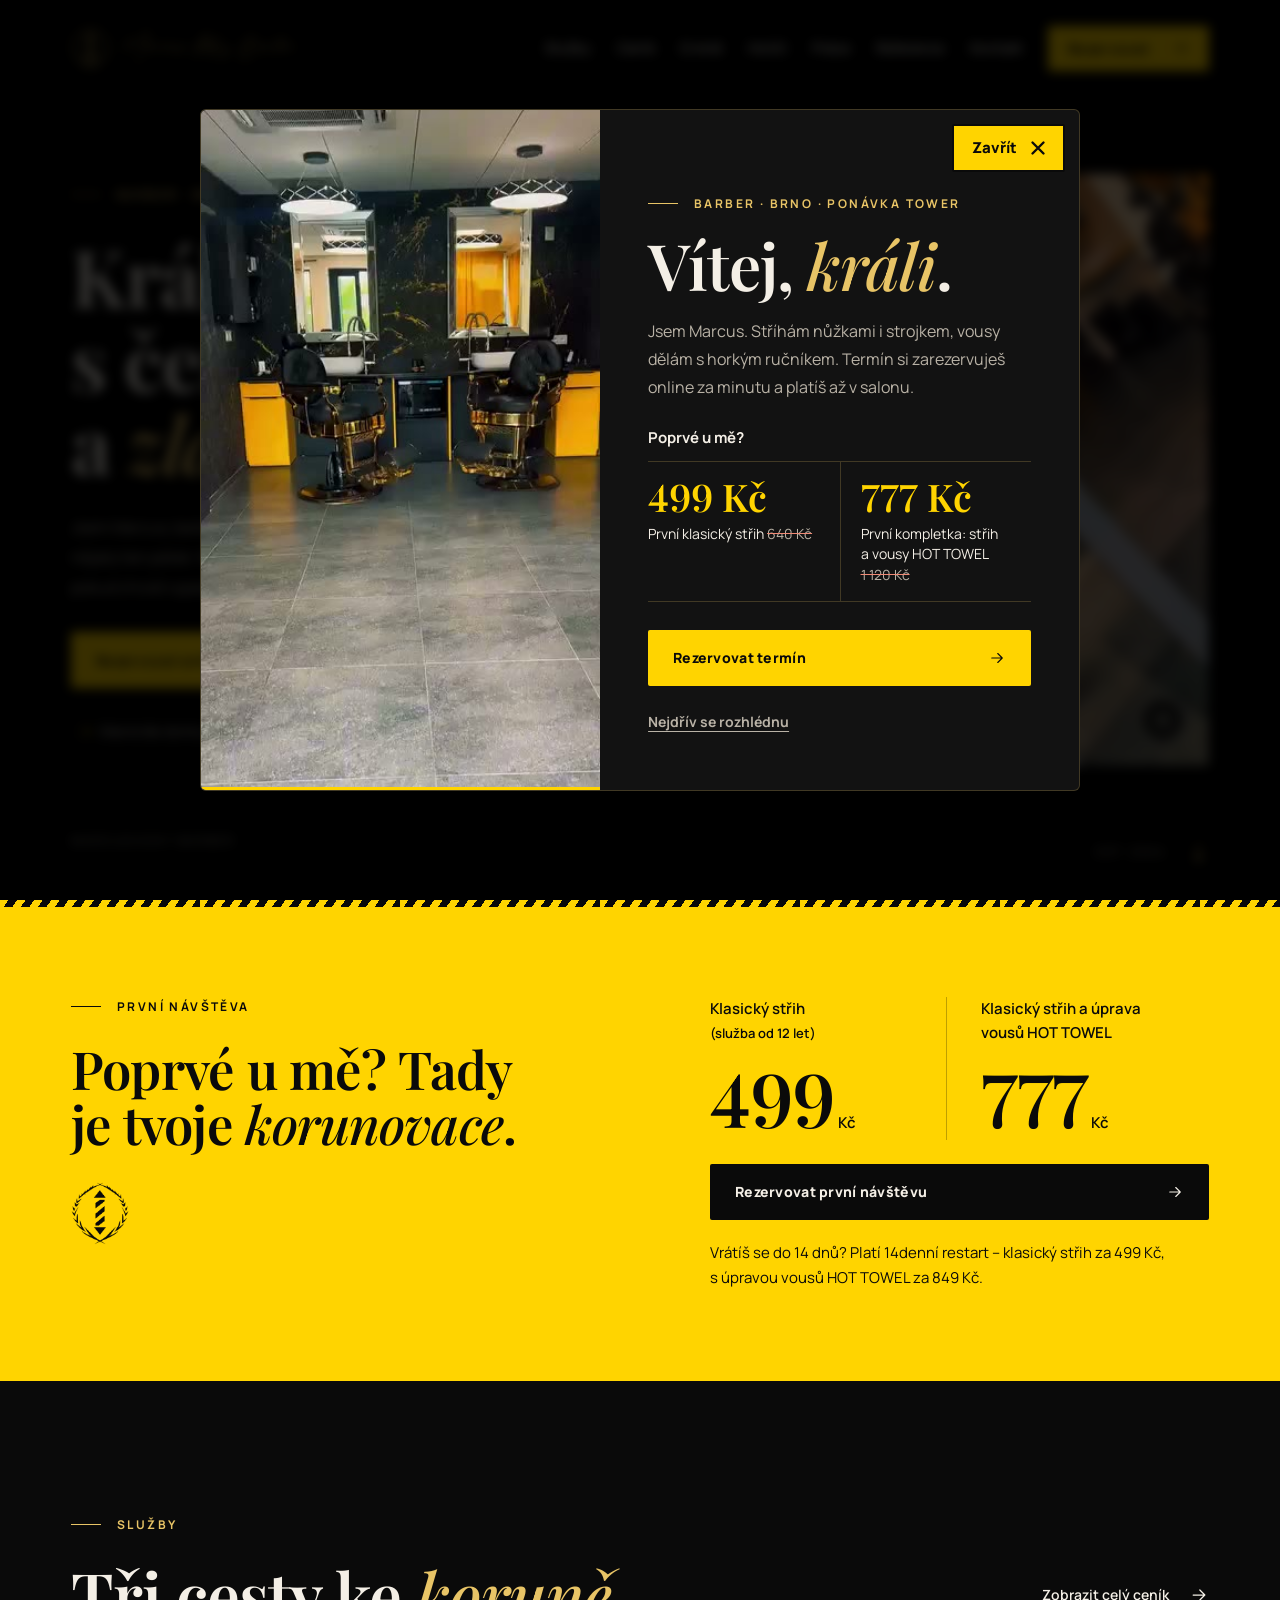
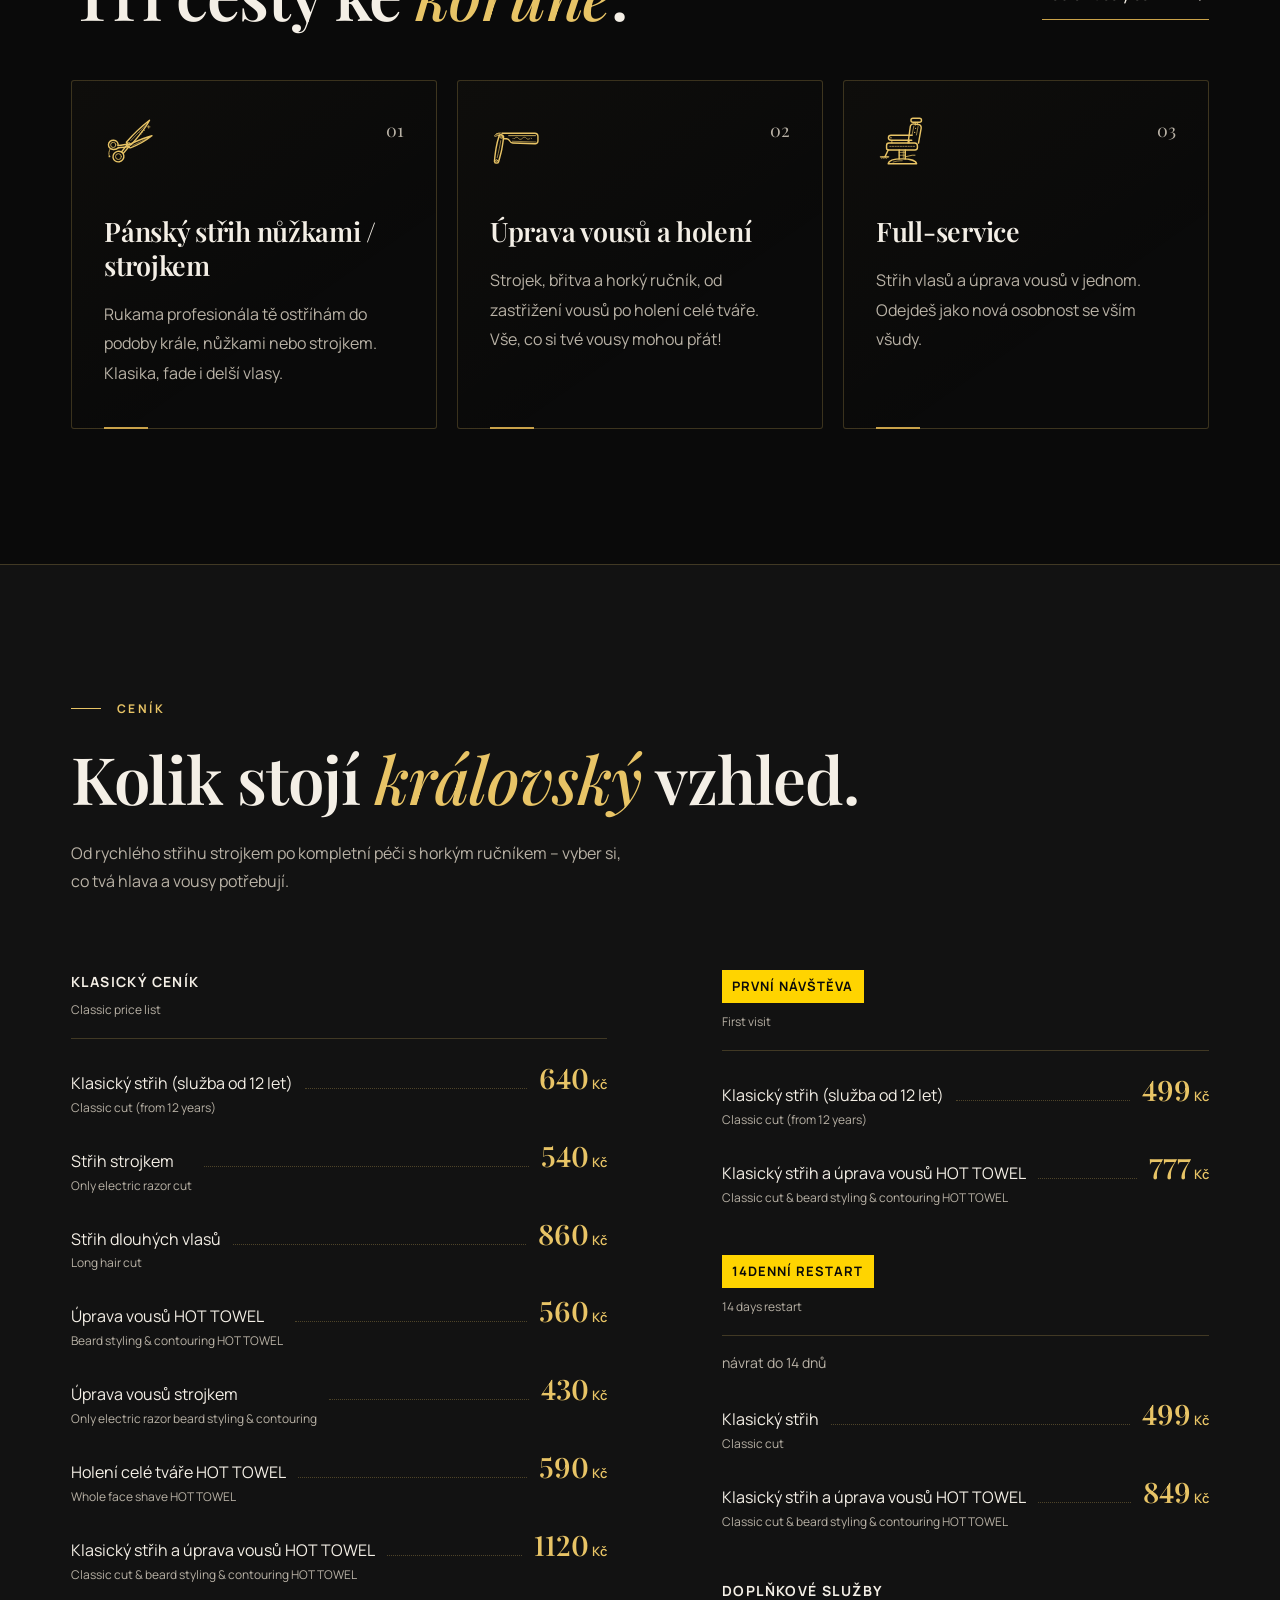
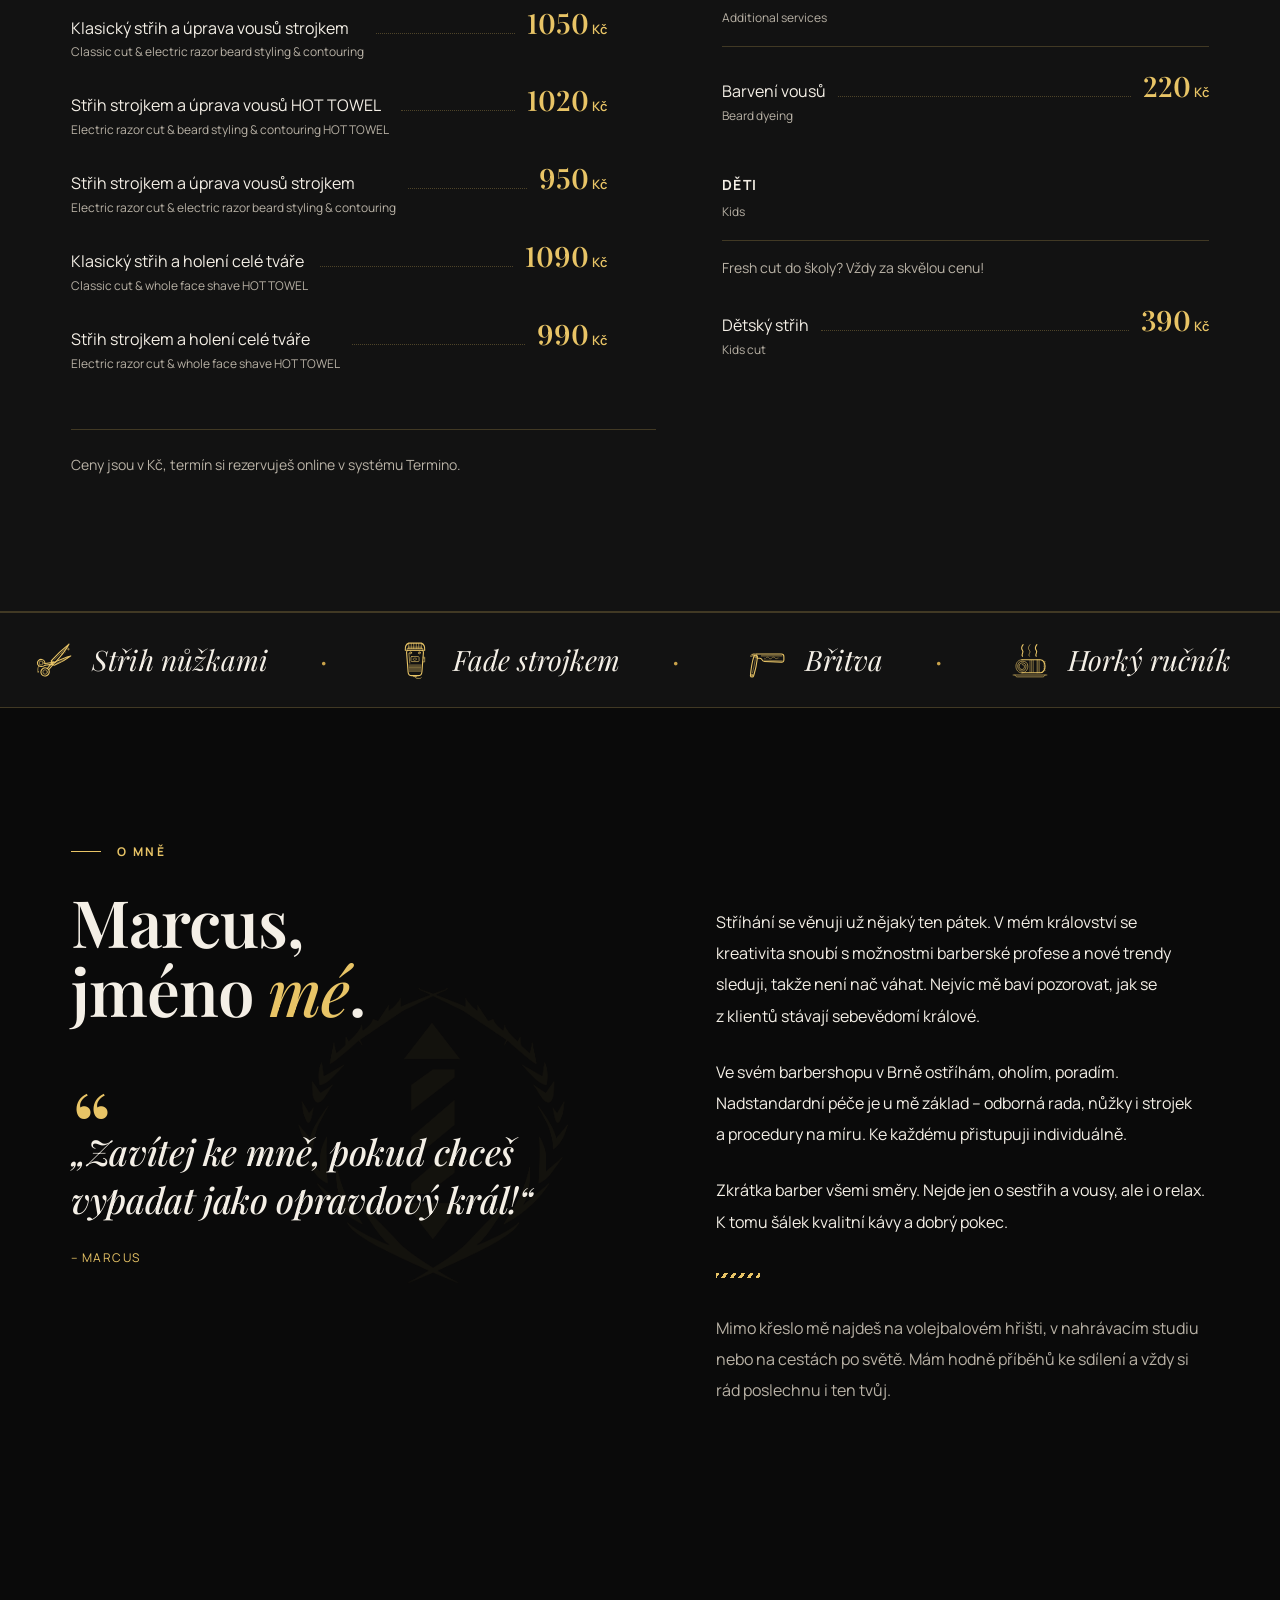
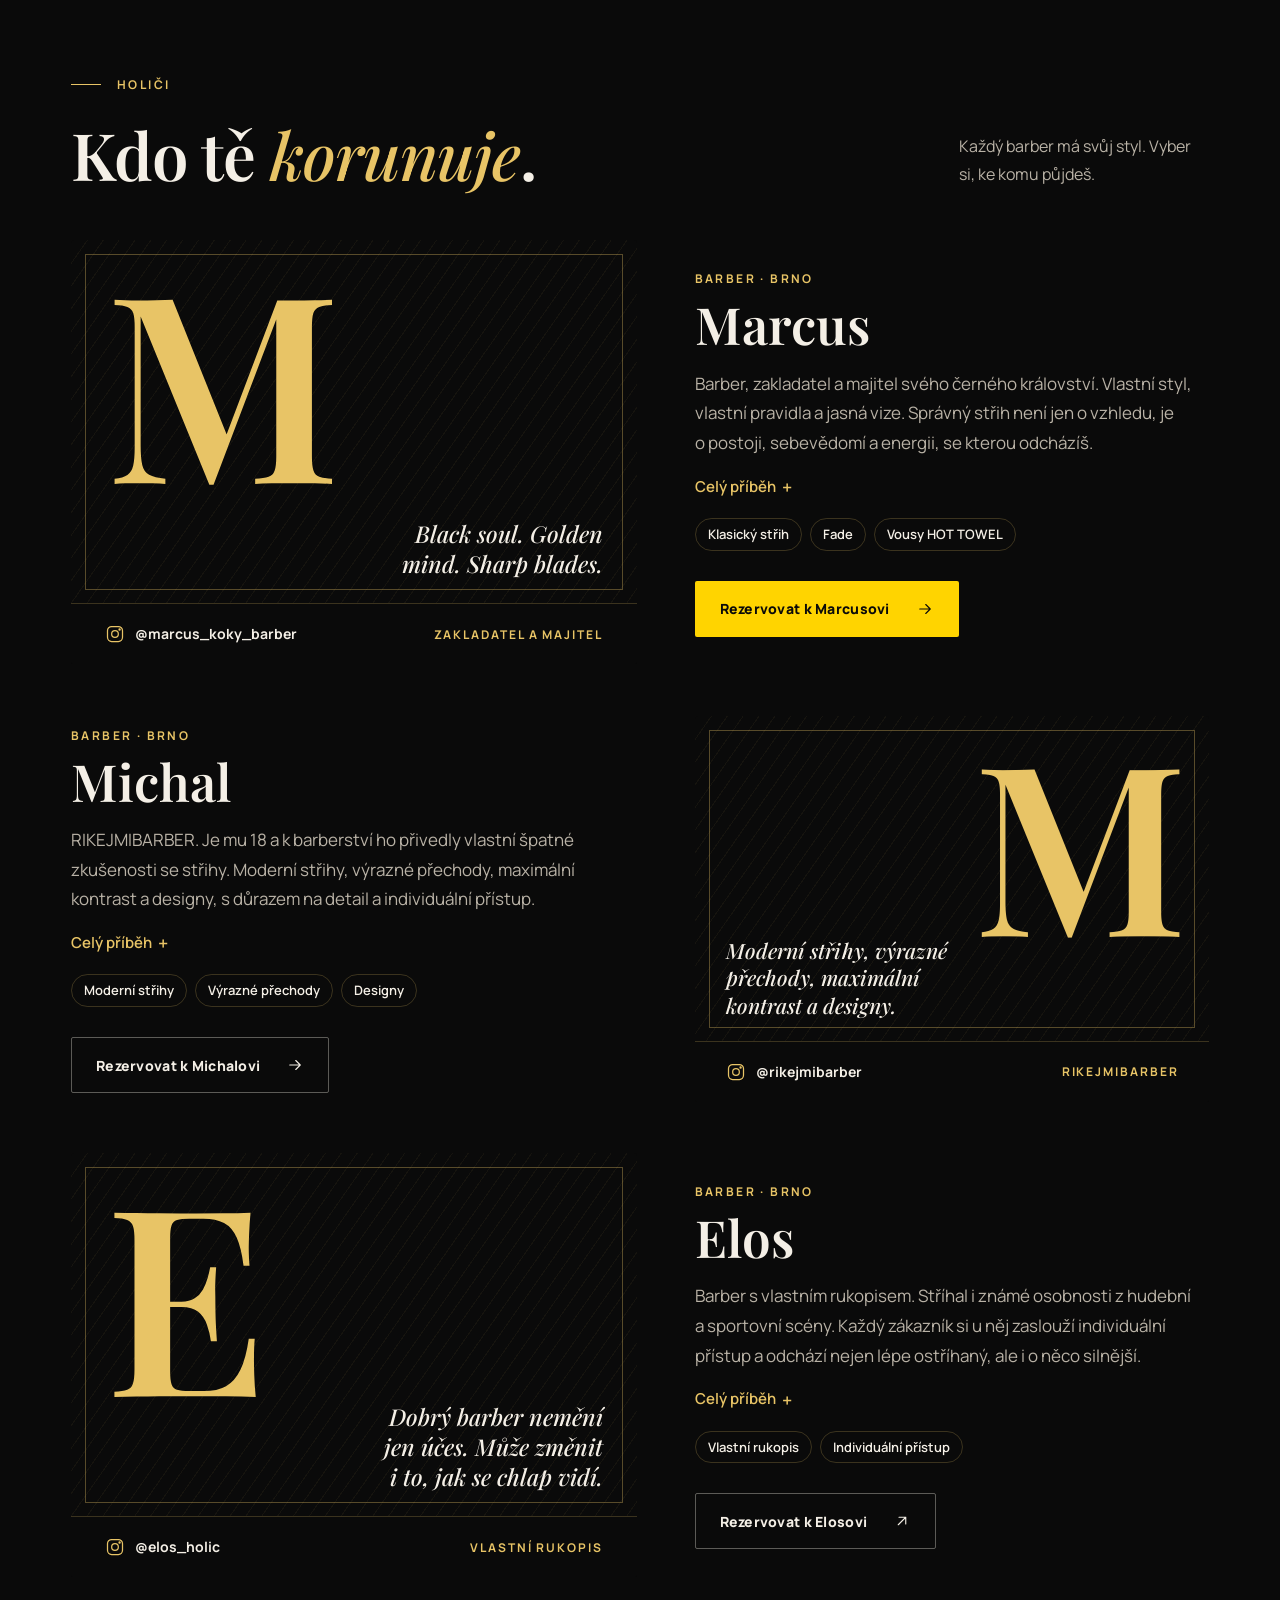
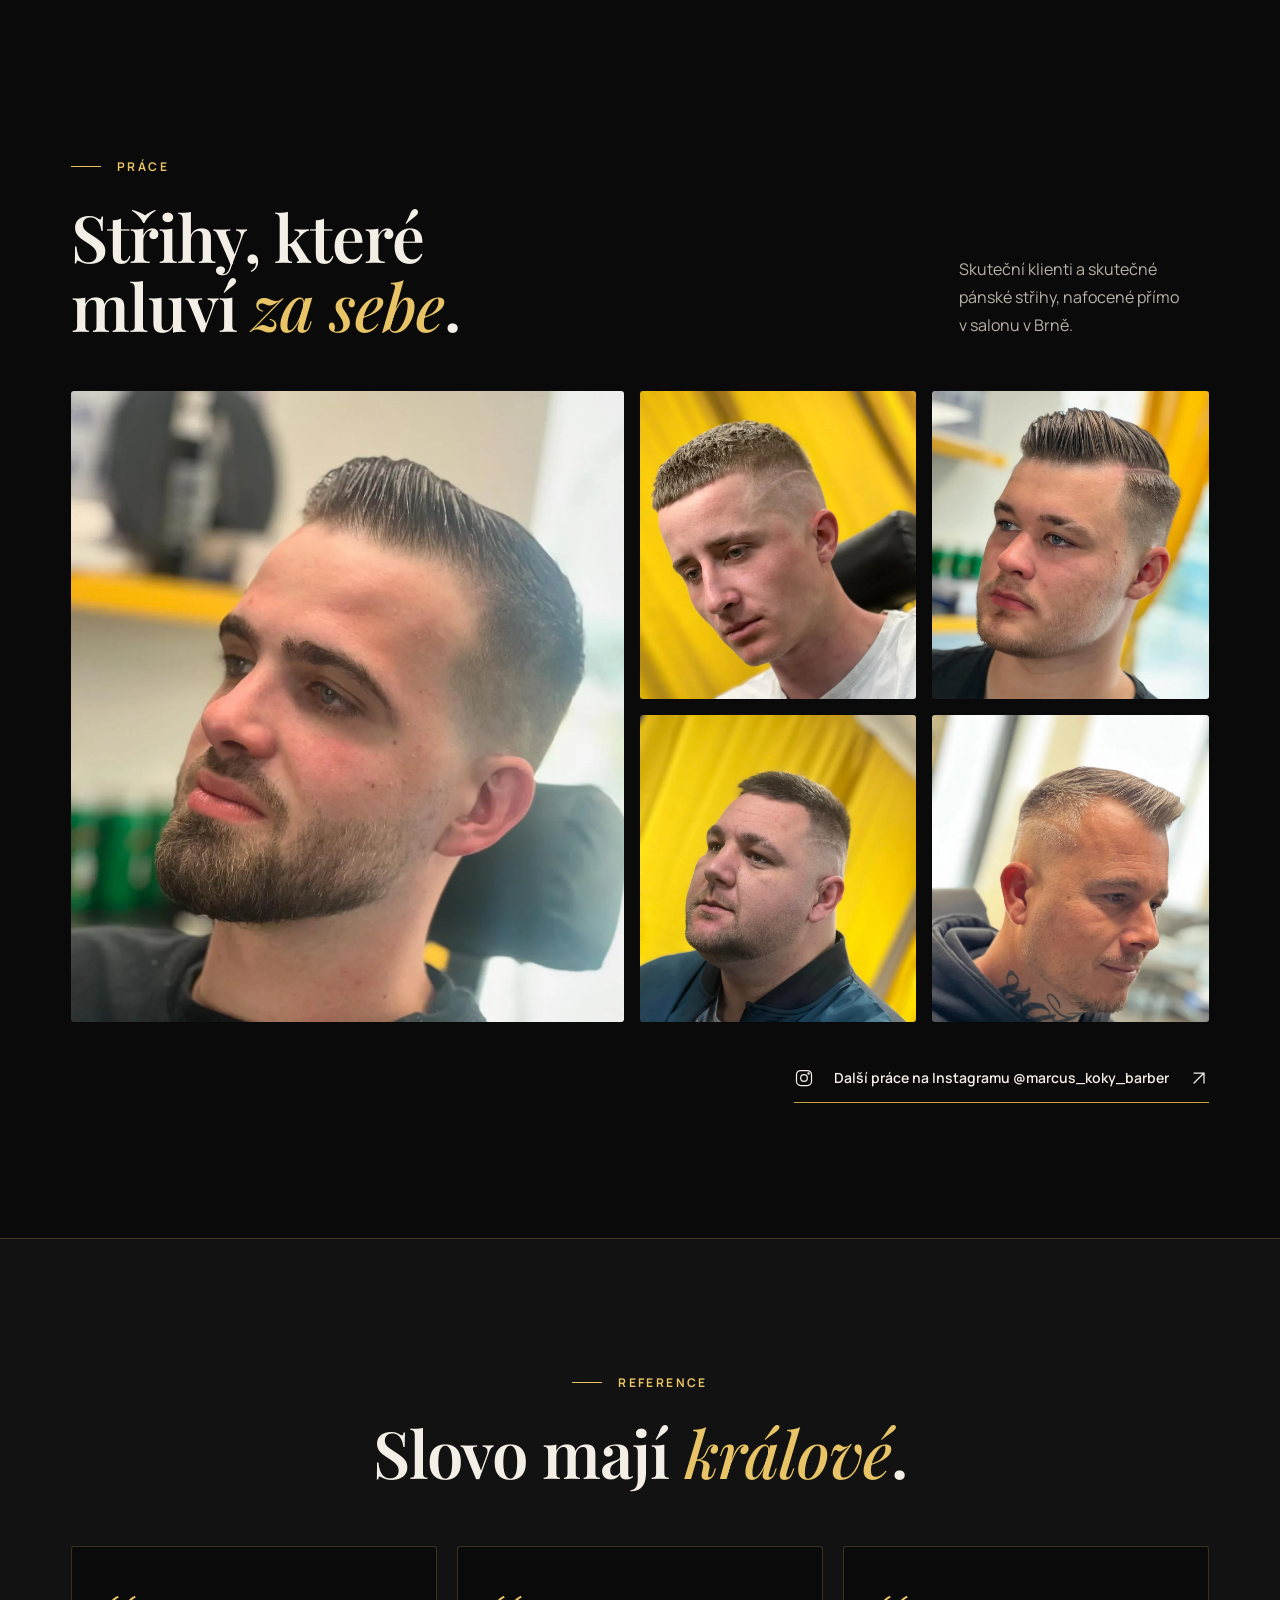
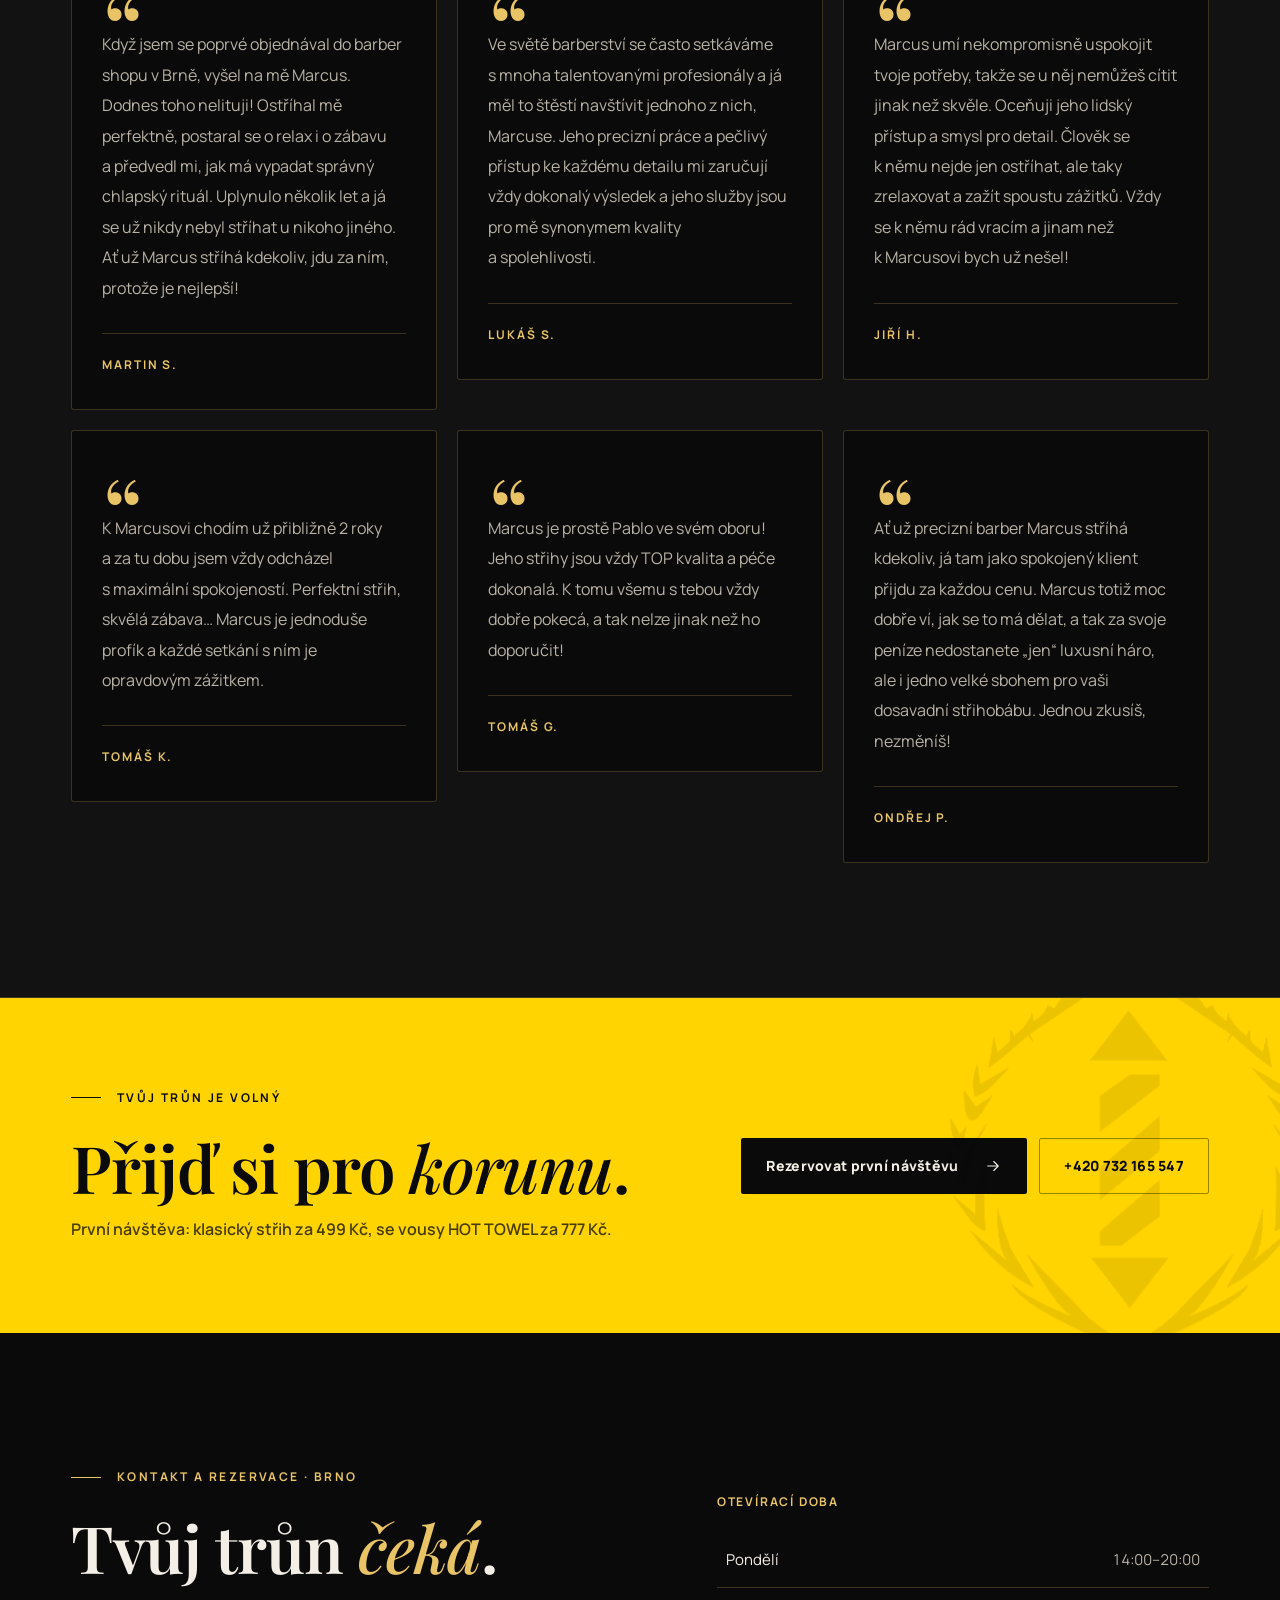
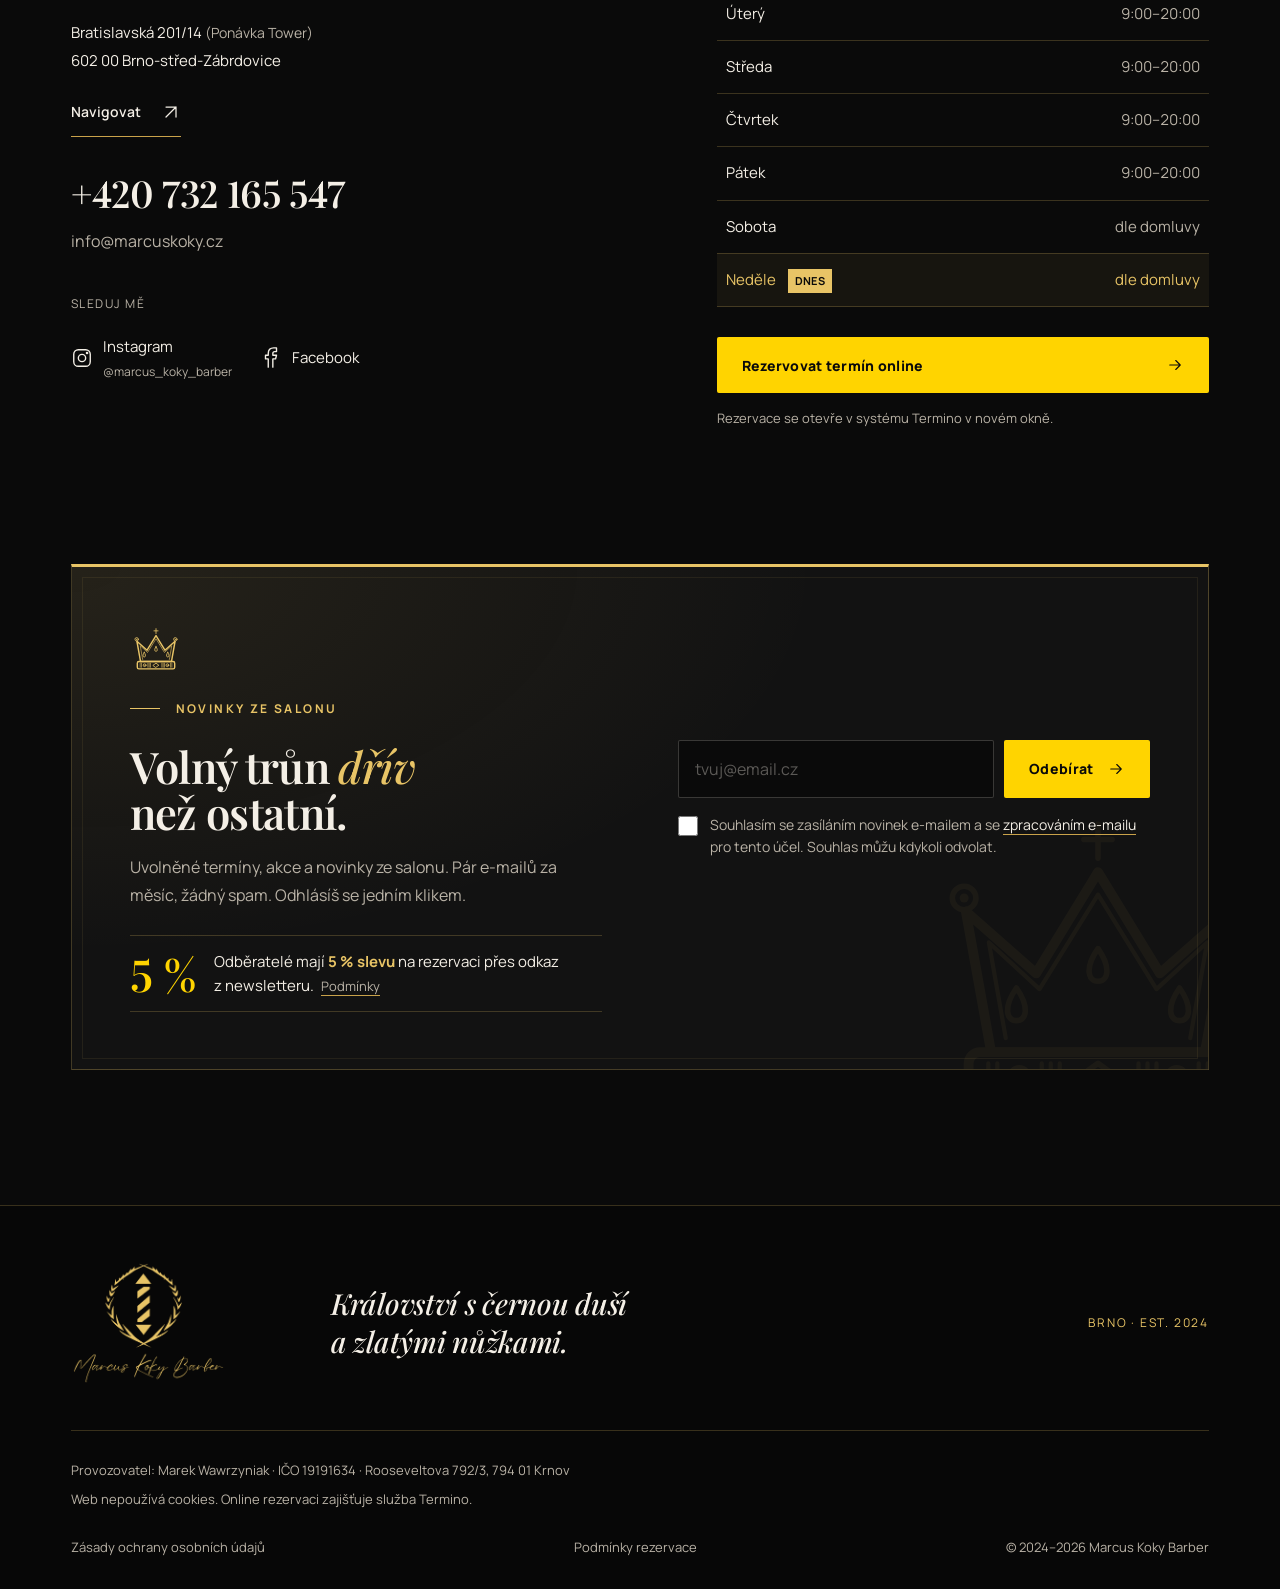
==== commit 68073818: "První kompletka (střih + vousy HOT TOWEL) za 777 Kč podle Marcusovy hlasovky, sjednoceno na celém we" ====
--- a/index.html
+++ b/index.html
@@ -119,7 +119,7 @@
 </div>
 <div>
 <p>Klasický střih a&nbsp;úprava<br>vousů HOT TOWEL</p>
-<p class="offer-price">799<span>&nbsp;Kč</span>
+<p class="offer-price">777<span>&nbsp;Kč</span>
 </p>
 </div>
 </div>
@@ -331,7 +331,7 @@
 </div>
 <span class="price-leader" aria-hidden="true">
 </span>
-<span class="price">799<small>&nbsp;Kč</small>
+<span class="price">777<small>&nbsp;Kč</small>
 </span>
 </li>
 </ul>
@@ -605,7 +605,7 @@
 <div>
 <p class="eyebrow">Tvůj trůn je volný</p>
 <h2 id="cta-band-title">Přijď si pro <em>korunu</em>.</h2>
-<p>První návštěva: klasický střih za 499&nbsp;Kč, se&nbsp;vousy HOT TOWEL za 799&nbsp;Kč.</p>
+<p>První návštěva: klasický střih za 499&nbsp;Kč, se&nbsp;vousy HOT TOWEL za 777&nbsp;Kč.</p>
 </div>
 <div class="button-row">
 <a class="button button--yellow" href="https://local.termino.eu/embed/marcus-koky-barber" target="_blank" rel="noopener" data-booking data-service="Klasický střih (první návštěva)">Rezervovat první návštěvu<svg viewBox="0 0 24 24" fill="none" aria-hidden="true"><path d="M5 12h14M13 6l6 6-6 6"/></svg></a>
@@ -835,11 +835,11 @@
 <p class="eyebrow">Barber · Brno · Ponávka Tower</p>
 <h2 id="wl-title">Vítej, <em>králi</em>.</h2>
 <p class="wl-text" id="wl-text">Jsem Marcus. Stříhám nůžkami i&nbsp;strojkem, vousy dělám s&nbsp;horkým ručníkem. Termín si zarezervuješ online za minutu a&nbsp;platíš až v&nbsp;salonu.</p>
-<!-- Nabídky první návštěvy (Marcusova hlasovka 24. 11. 2026): 499 Kč střih, 799 Kč kompletka jako na zbytku webu. -->
+<!-- Nabídky první návštěvy (Marcusova hlasovka 24. 11. 2026): 499 Kč střih, 777 Kč kompletka. -->
 <p class="wl-offers-title">Poprvé u&nbsp;mě?</p>
 <ul class="wl-offers">
 <li><b>499&nbsp;Kč</b><span>První klasický střih <s>640&nbsp;Kč</s></span></li>
-<li><b>799&nbsp;Kč</b><span>První kompletka: střih a&nbsp;vousy HOT TOWEL <s>1&nbsp;120&nbsp;Kč</s></span></li>
+<li><b>777&nbsp;Kč</b><span>První kompletka: střih a&nbsp;vousy HOT TOWEL <s>1&nbsp;120&nbsp;Kč</s></span></li>
 </ul>
 <div class="wl-actions">
 <a class="button button--yellow" href="https://local.termino.eu/embed/marcus-koky-barber" target="_blank" rel="noopener" data-booking>Rezervovat termín<svg viewBox="0 0 24 24" fill="none" aria-hidden="true"><path d="M5 12h14M13 6l6 6-6 6"/></svg></a>
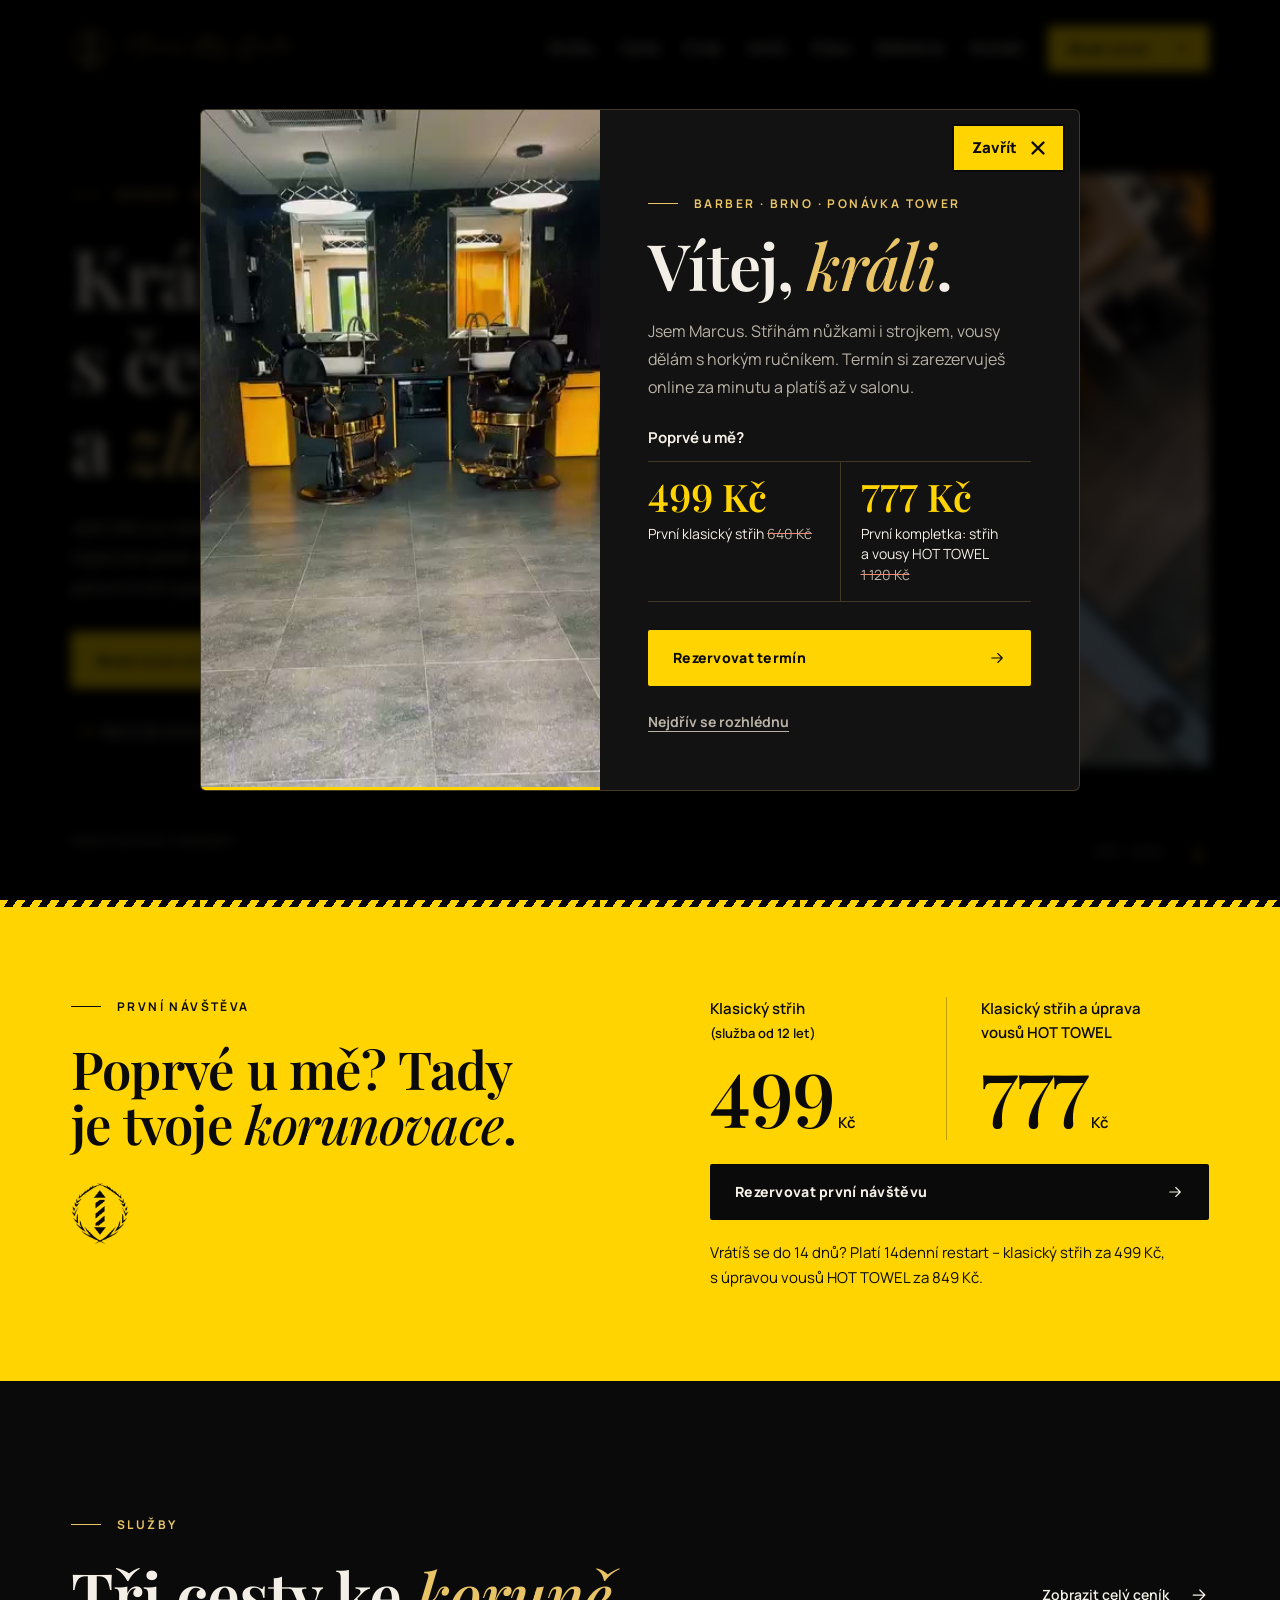
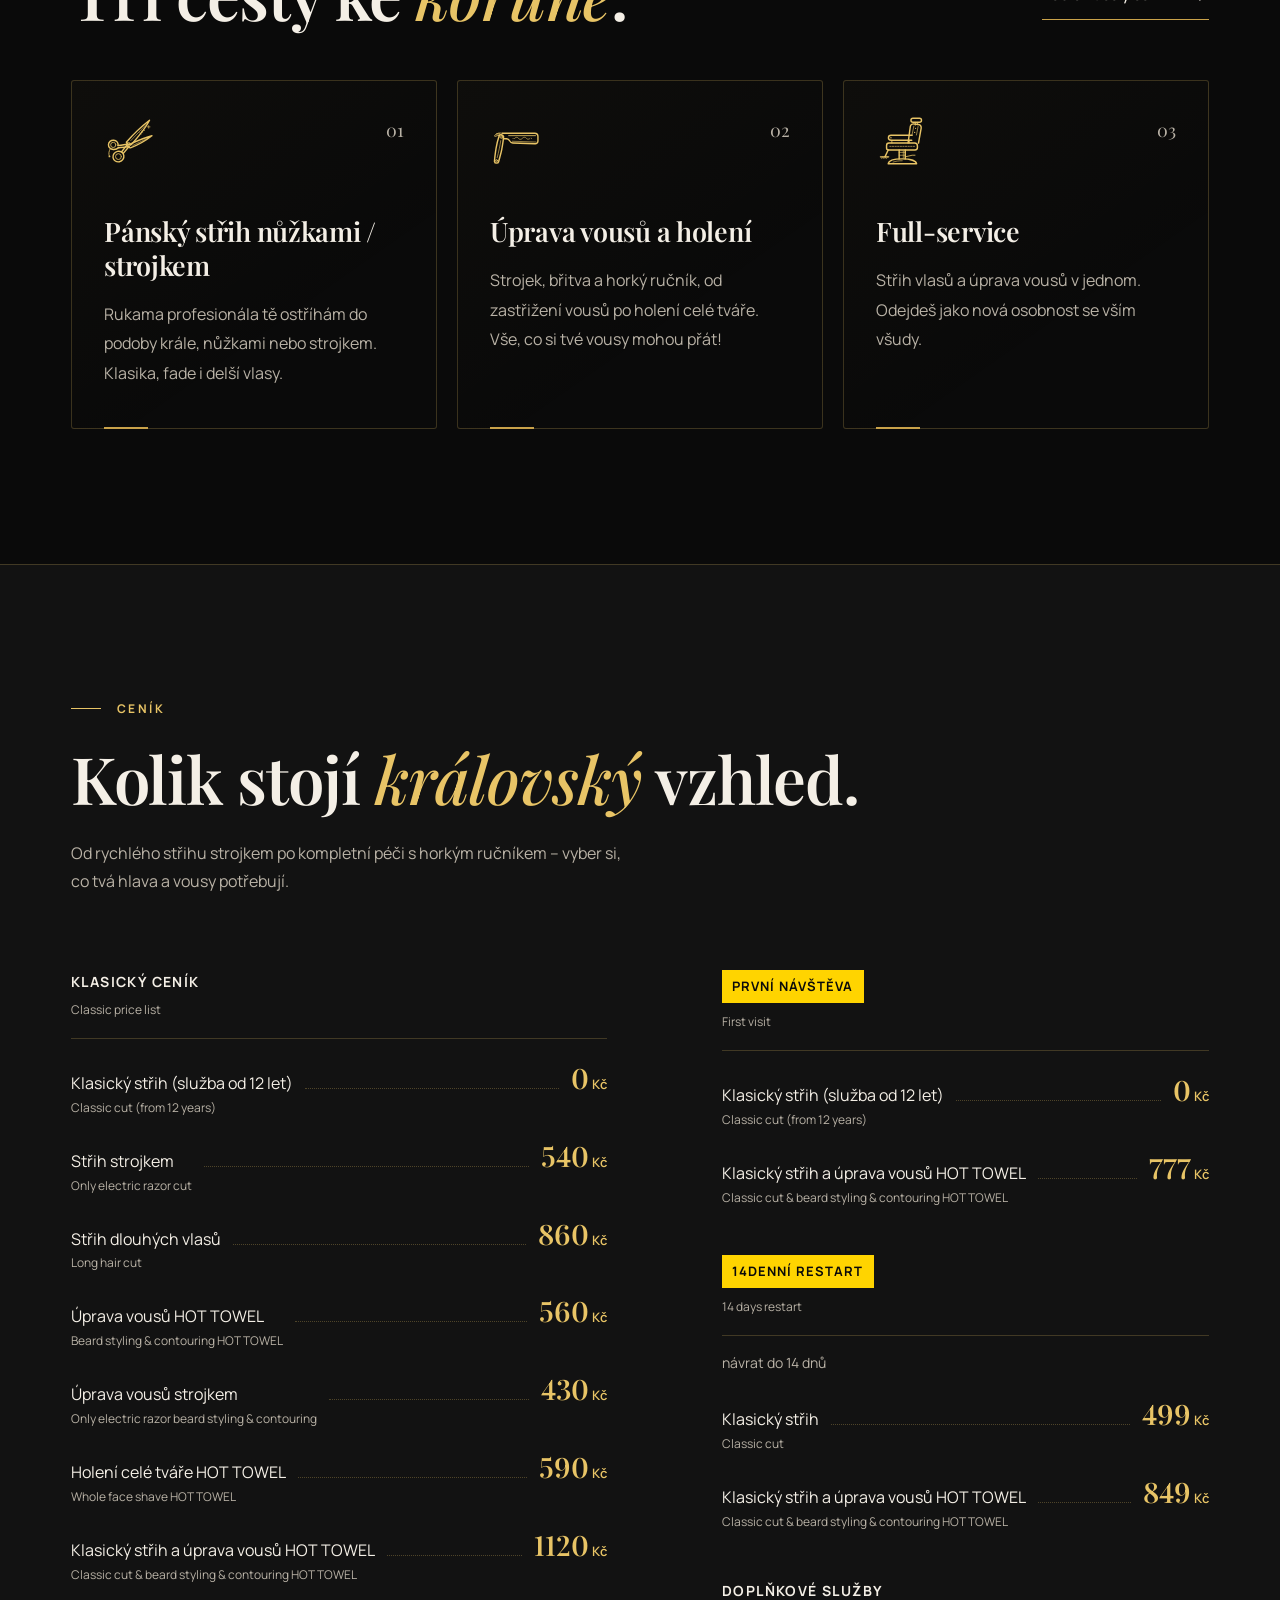
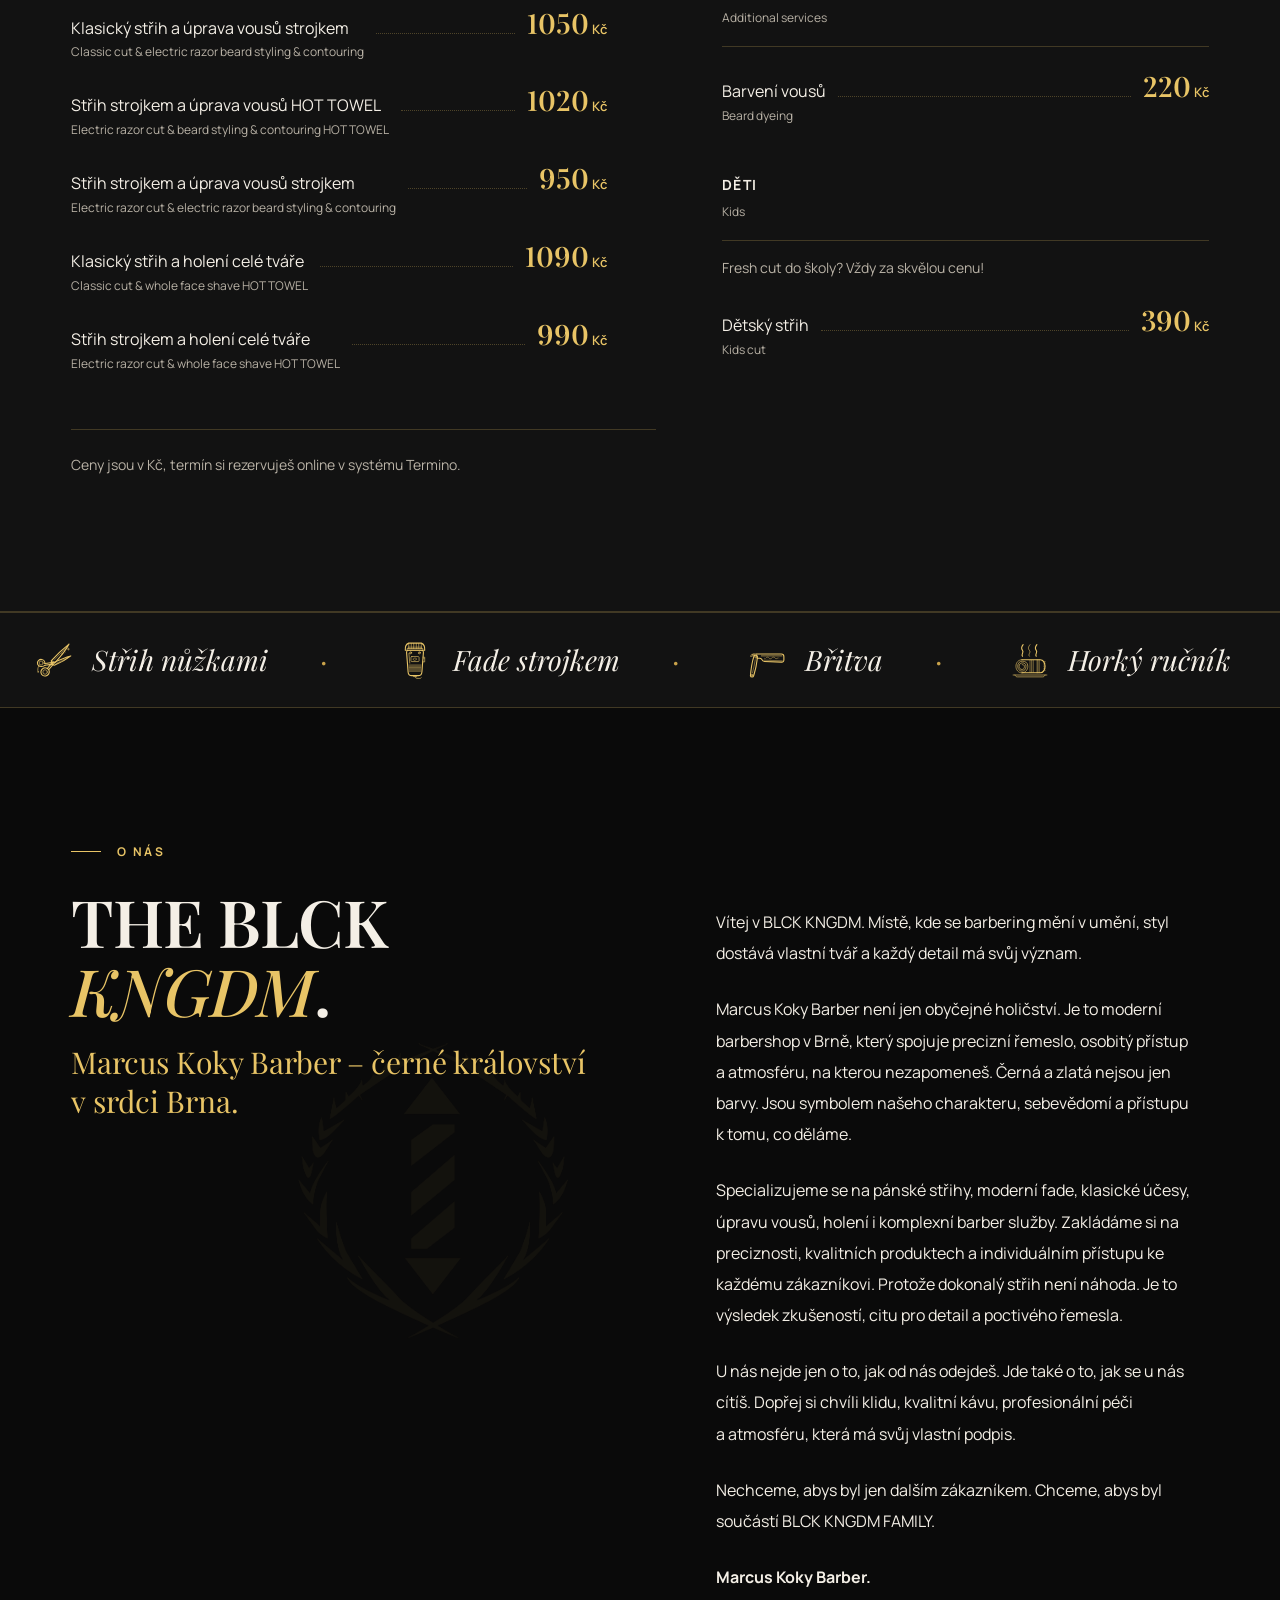
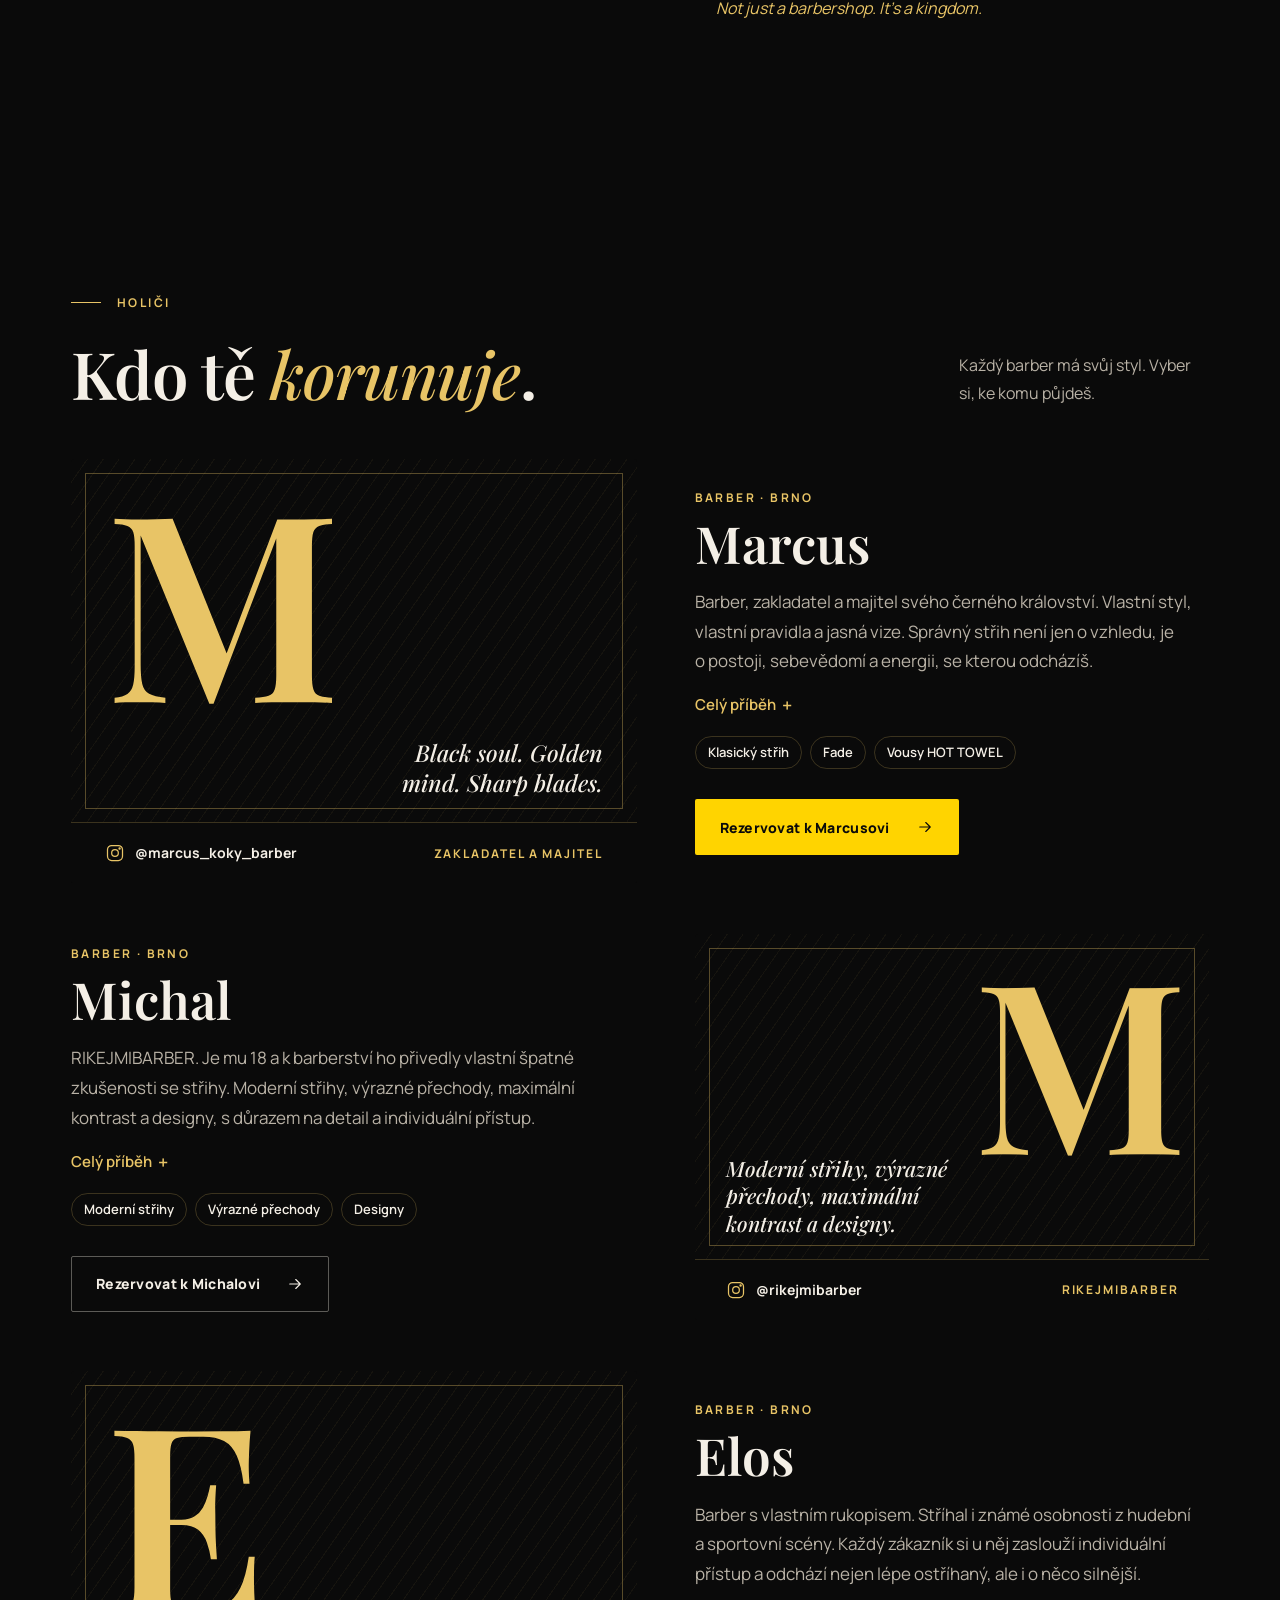
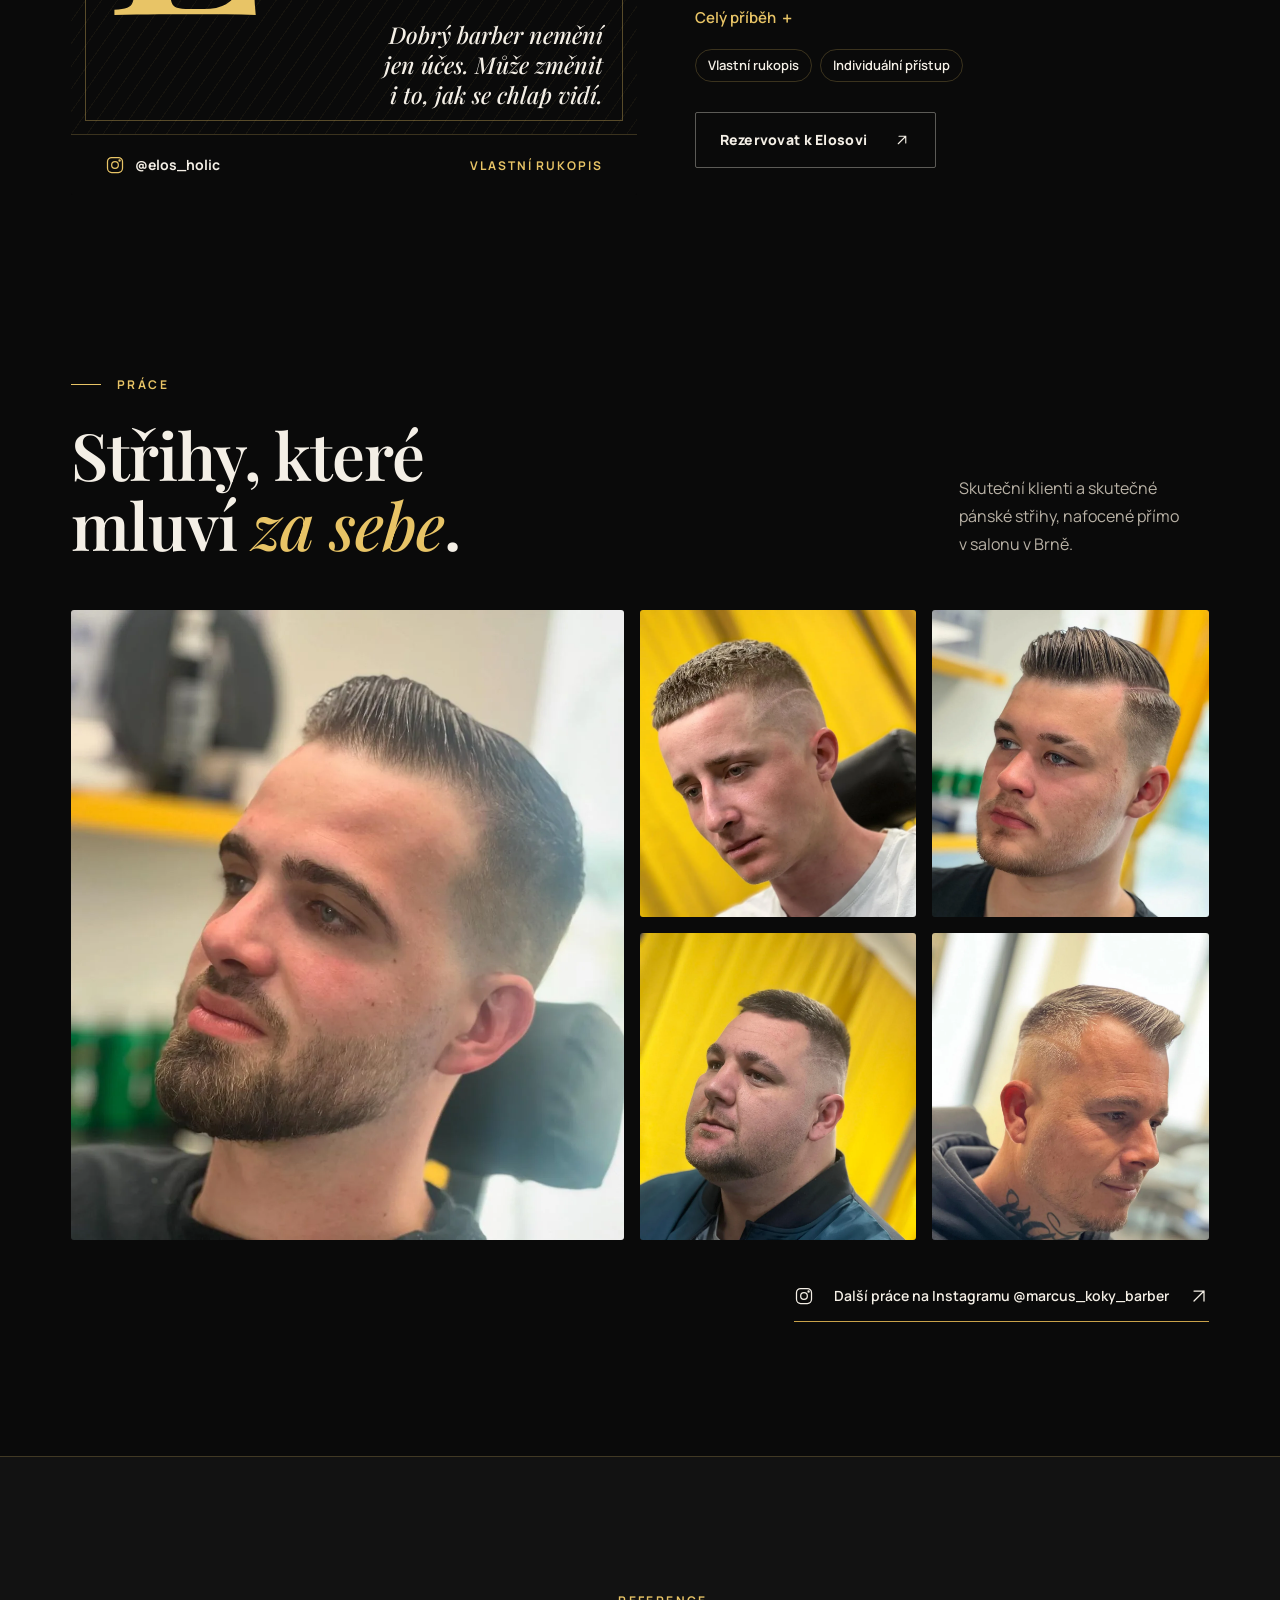
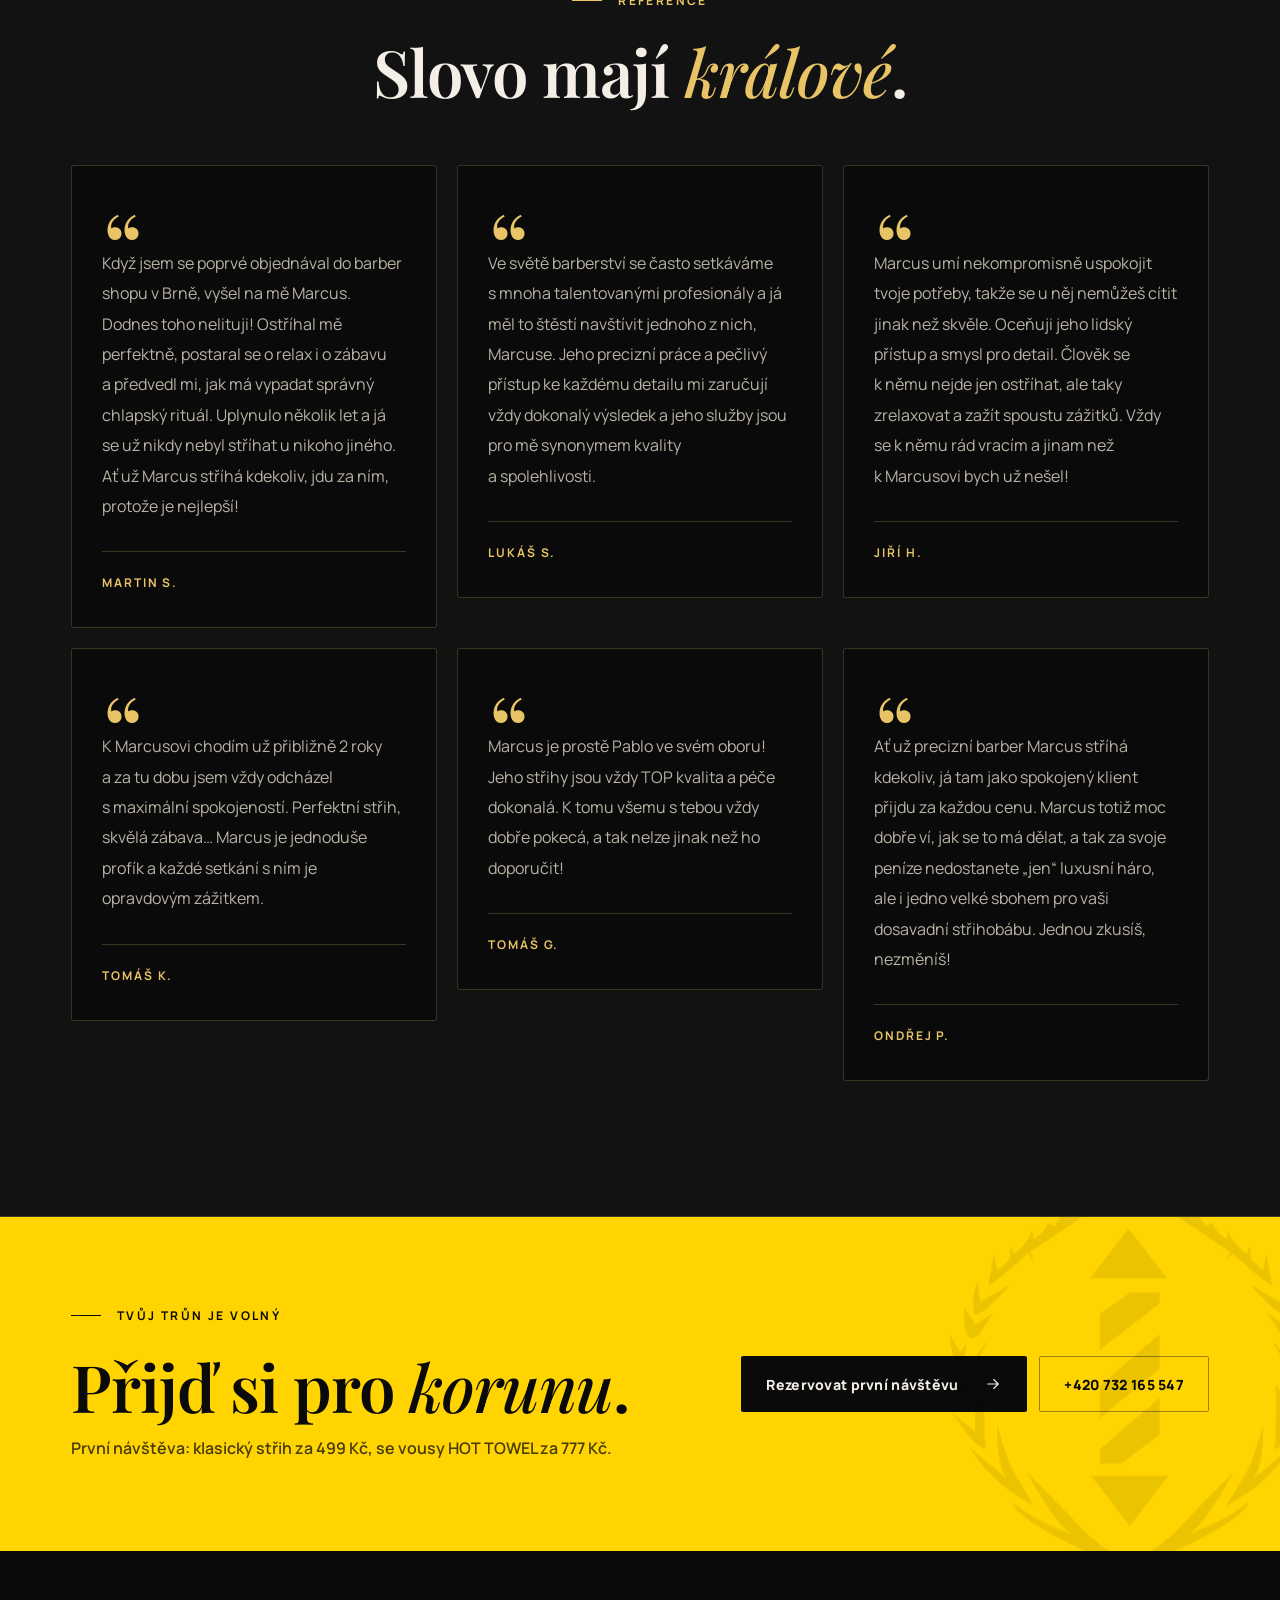
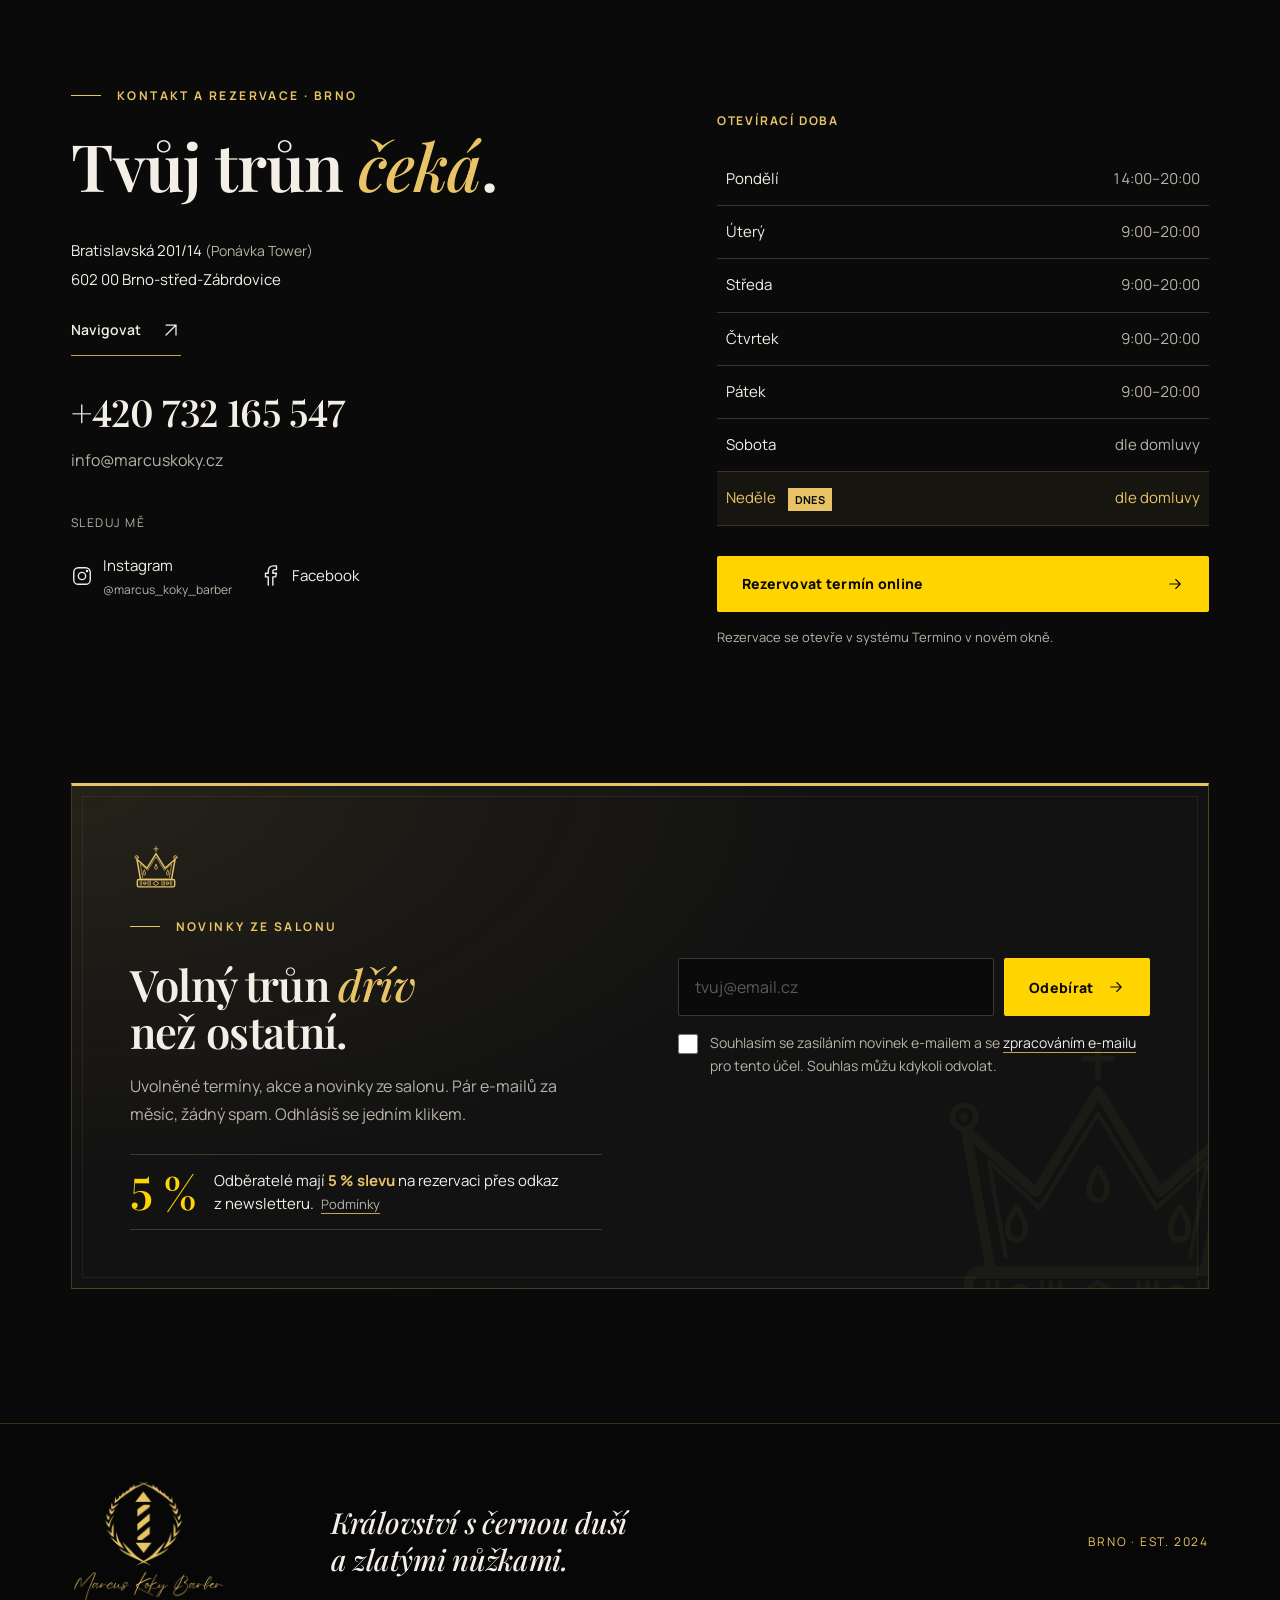
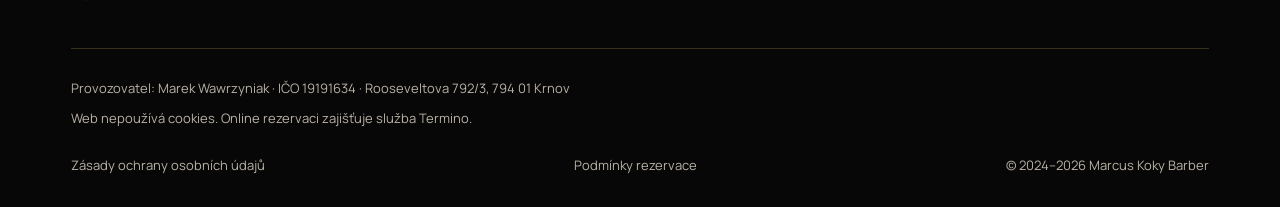
==== commit a2a1c907: "O nás (THE BLCK KNGDM) místo O mně, služby v ceníku otevírají rezervaci s danou službou, holiči Marc" ====
--- a/index.html
+++ b/index.html
@@ -41,7 +41,7 @@
 <nav class="site-menu" id="site-menu" aria-label="Hlavní navigace">
 <a href="#sluzby">Služby</a>
 <a href="#cenik">Ceník</a>
-<a href="#o-mne">O&nbsp;mně</a>
+<a href="#o-mne">O&nbsp;nás</a>
 <a href="#holici">Holiči</a>
 <a href="#prace">Práce</a>
 <a href="#reference">Reference</a>
@@ -184,7 +184,7 @@
 <span lang="en">Classic price list</span>
 </div>
 <ul>
-<li class="price-item">
+<li class="price-item" data-booking data-price="640" data-tab="Klasický ceník" role="button" tabindex="0" aria-label="Rezervovat: Klasický střih (služba od 12 let), 640 Kč">
 <div class="price-description">
 <span>Klasický střih (služba od 12 let)</span>
 <small lang="en">Classic cut (from 12 years)</small>
@@ -194,7 +194,7 @@
 <span class="price">640<small>&nbsp;Kč</small>
 </span>
 </li>
-<li class="price-item">
+<li class="price-item" data-booking data-price="540" data-tab="Klasický ceník" role="button" tabindex="0" aria-label="Rezervovat: Střih strojkem, 540 Kč">
 <div class="price-description">
 <span>Střih strojkem</span>
 <small lang="en">Only electric razor cut</small>
@@ -204,7 +204,7 @@
 <span class="price">540<small>&nbsp;Kč</small>
 </span>
 </li>
-<li class="price-item">
+<li class="price-item" data-booking data-price="860" data-tab="Klasický ceník" role="button" tabindex="0" aria-label="Rezervovat: Střih dlouhých vlasů, 860 Kč">
 <div class="price-description">
 <span>Střih dlouhých vlasů</span>
 <small lang="en">Long hair cut</small>
@@ -214,7 +214,7 @@
 <span class="price">860<small>&nbsp;Kč</small>
 </span>
 </li>
-<li class="price-item">
+<li class="price-item" data-booking data-price="560" data-tab="Klasický ceník" role="button" tabindex="0" aria-label="Rezervovat: Úprava vousů HOT TOWEL, 560 Kč">
 <div class="price-description">
 <span>Úprava vousů HOT TOWEL</span>
 <small lang="en">Beard styling &amp; contouring HOT TOWEL</small>
@@ -224,7 +224,7 @@
 <span class="price">560<small>&nbsp;Kč</small>
 </span>
 </li>
-<li class="price-item">
+<li class="price-item" data-booking data-price="430" data-tab="Klasický ceník" role="button" tabindex="0" aria-label="Rezervovat: Úprava vousů strojkem, 430 Kč">
 <div class="price-description">
 <span>Úprava vousů strojkem</span>
 <small lang="en">Only electric razor beard styling &amp; contouring</small>
@@ -234,7 +234,7 @@
 <span class="price">430<small>&nbsp;Kč</small>
 </span>
 </li>
-<li class="price-item">
+<li class="price-item" data-booking data-price="590" data-tab="Klasický ceník" role="button" tabindex="0" aria-label="Rezervovat: Holení celé tváře HOT TOWEL, 590 Kč">
 <div class="price-description">
 <span>Holení celé tváře HOT TOWEL</span>
 <small lang="en">Whole face shave HOT TOWEL</small>
@@ -244,7 +244,7 @@
 <span class="price">590<small>&nbsp;Kč</small>
 </span>
 </li>
-<li class="price-item">
+<li class="price-item" data-booking data-price="1120" data-tab="Klasický ceník" role="button" tabindex="0" aria-label="Rezervovat: Klasický střih a úprava vousů HOT TOWEL, 1120 Kč">
 <div class="price-description">
 <span>Klasický střih a&nbsp;úprava vousů HOT TOWEL</span>
 <small lang="en">Classic cut &amp; beard styling &amp; contouring HOT TOWEL</small>
@@ -254,7 +254,7 @@
 <span class="price">1120<small>&nbsp;Kč</small>
 </span>
 </li>
-<li class="price-item">
+<li class="price-item" data-booking data-price="1050" data-tab="Klasický ceník" role="button" tabindex="0" aria-label="Rezervovat: Klasický střih a úprava vousů strojkem, 1050 Kč">
 <div class="price-description">
 <span>Klasický střih a&nbsp;úprava vousů strojkem</span>
 <small lang="en">Classic cut &amp; electric razor beard styling &amp; contouring</small>
@@ -264,7 +264,7 @@
 <span class="price">1050<small>&nbsp;Kč</small>
 </span>
 </li>
-<li class="price-item">
+<li class="price-item" data-booking data-price="1020" data-tab="Klasický ceník" role="button" tabindex="0" aria-label="Rezervovat: Střih strojkem a úprava vousů HOT TOWEL, 1020 Kč">
 <div class="price-description">
 <span>Střih strojkem a&nbsp;úprava vousů HOT TOWEL</span>
 <small lang="en">Electric razor cut &amp; beard styling &amp; contouring HOT TOWEL</small>
@@ -274,7 +274,7 @@
 <span class="price">1020<small>&nbsp;Kč</small>
 </span>
 </li>
-<li class="price-item">
+<li class="price-item" data-booking data-price="950" data-tab="Klasický ceník" role="button" tabindex="0" aria-label="Rezervovat: Střih strojkem a úprava vousů strojkem, 950 Kč">
 <div class="price-description">
 <span>Střih strojkem a&nbsp;úprava vousů strojkem</span>
 <small lang="en">Electric razor cut &amp; electric razor beard styling &amp; contouring</small>
@@ -284,7 +284,7 @@
 <span class="price">950<small>&nbsp;Kč</small>
 </span>
 </li>
-<li class="price-item">
+<li class="price-item" data-booking data-price="1090" data-tab="Klasický ceník" role="button" tabindex="0" aria-label="Rezervovat: Klasický střih a holení celé tváře, 1090 Kč">
 <div class="price-description">
 <span>Klasický střih a&nbsp;holení celé tváře</span>
 <small lang="en">Classic cut &amp; whole face shave HOT TOWEL</small>
@@ -294,7 +294,7 @@
 <span class="price">1090<small>&nbsp;Kč</small>
 </span>
 </li>
-<li class="price-item">
+<li class="price-item" data-booking data-price="990" data-tab="Klasický ceník" role="button" tabindex="0" aria-label="Rezervovat: Střih strojkem a holení celé tváře, 990 Kč">
 <div class="price-description">
 <span>Střih strojkem a&nbsp;holení celé tváře</span>
 <small lang="en">Electric razor cut &amp; whole face shave HOT TOWEL</small>
@@ -314,7 +314,7 @@
 <span lang="en">First visit</span>
 </div>
 <ul>
-<li class="price-item">
+<li class="price-item" data-booking data-price="499" data-tab="První návštěva" role="button" tabindex="0" aria-label="Rezervovat: Klasický střih (služba od 12 let), 499 Kč">
 <div class="price-description">
 <span>Klasický střih (služba od 12 let)</span>
 <small lang="en">Classic cut (from 12 years)</small>
@@ -324,7 +324,7 @@
 <span class="price">499<small>&nbsp;Kč</small>
 </span>
 </li>
-<li class="price-item">
+<li class="price-item" data-booking data-price="777" data-tab="První návštěva" role="button" tabindex="0" aria-label="Rezervovat: Klasický střih a úprava vousů HOT TOWEL, 777 Kč">
 <div class="price-description">
 <span>Klasický střih a&nbsp;úprava vousů HOT TOWEL</span>
 <small lang="en">Classic cut &amp; beard styling &amp; contouring HOT TOWEL</small>
@@ -343,7 +343,7 @@
 </div>
 <p class=group-note>návrat do 14 dnů</p>
 <ul>
-<li class="price-item">
+<li class="price-item" data-booking data-price="499" data-tab="14denní restart" role="button" tabindex="0" aria-label="Rezervovat: Klasický střih, 499 Kč">
 <div class="price-description">
 <span>Klasický střih</span>
 <small lang="en">Classic cut</small>
@@ -353,7 +353,7 @@
 <span class="price">499<small>&nbsp;Kč</small>
 </span>
 </li>
-<li class="price-item">
+<li class="price-item" data-booking data-price="849" data-tab="14denní restart" role="button" tabindex="0" aria-label="Rezervovat: Klasický střih a úprava vousů HOT TOWEL, 849 Kč">
 <div class="price-description">
 <span>Klasický střih a&nbsp;úprava vousů HOT TOWEL</span>
 <small lang="en">Classic cut &amp; beard styling &amp; contouring HOT TOWEL</small>
@@ -371,7 +371,7 @@
 <span lang="en">Additional services</span>
 </div>
 <ul>
-<li class="price-item">
+<li class="price-item" data-booking data-price="220" data-tab="Doplňkové služby" role="button" tabindex="0" aria-label="Rezervovat: Barvení vousů, 220 Kč">
 <div class="price-description">
 <span>Barvení vousů</span>
 <small lang="en">Beard dyeing</small>
@@ -390,7 +390,7 @@
 </div>
 <p class=group-note>Fresh cut do školy? Vždy za skvělou cenu!</p>
 <ul>
-<li class="price-item">
+<li class="price-item" data-booking data-price="390" data-tab="Děti" role="button" tabindex="0" aria-label="Rezervovat: Dětský střih, 390 Kč">
 <div class="price-description">
 <span>Dětský střih</span>
 <small lang="en">Kids cut</small>
@@ -415,24 +415,18 @@
 <section class="about-section section" id="o-mne" tabindex="-1" aria-labelledby="about-title">
 <div class="container about-layout">
 <div class="about-quote" data-reveal>
-<p class="eyebrow">O&nbsp;mně</p>
-<h2 id="about-title">Marcus, jméno <em>mé</em>.</h2>
+<p class="eyebrow">O&nbsp;nás</p>
+<h2 id="about-title">THE BLCK <em>KNGDM</em>.</h2>
 <img class="watermark" src="assets/img/emblem-gold.png" width="331" height="362" alt="" loading="lazy">
-<figure>
-<span class="quote-mark" aria-hidden="true">“</span>
-<blockquote>
-<p>„Zavítej ke mně, pokud chceš vypadat jako opravdový král!“</p>
-</blockquote>
-<figcaption>– Marcus</figcaption>
-</figure>
+<p class="about-lead">Marcus Koky Barber – černé království v&nbsp;srdci Brna.</p>
 </div>
 <div class="about-copy" data-reveal>
-<p>Stříhání se věnuji už nějaký ten pátek. V&nbsp;mém království se kreativita snoubí s&nbsp;možnostmi barberské profese a&nbsp;nové trendy sleduji, takže není nač váhat. Nejvíc mě baví pozorovat, jak se z&nbsp;klientů stávají sebevědomí králové.</p>
-<p>Ve svém barbershopu v&nbsp;Brně ostříhám, oholím, poradím. Nadstandardní péče je u&nbsp;mě základ – odborná rada, nůžky i&nbsp;strojek a&nbsp;procedury na míru. Ke každému přistupuji individuálně.</p>
-<p>Zkrátka barber všemi směry. Nejde jen o&nbsp;sestřih a&nbsp;vousy, ale i&nbsp;o&nbsp;relax. K&nbsp;tomu šálek kvalitní kávy a&nbsp;dobrý pokec.</p>
-<div class="barber-detail" aria-hidden="true">
-</div>
-<p class="muted">Mimo křeslo mě najdeš na volejbalovém hřišti, v&nbsp;nahrávacím studiu nebo na cestách po světě. Mám hodně příběhů ke sdílení a&nbsp;vždy si rád poslechnu i&nbsp;ten tvůj.</p>
+<p>Vítej v&nbsp;BLCK KNGDM. Místě, kde se barbering mění v&nbsp;umění, styl dostává vlastní tvář a&nbsp;každý detail má svůj význam.</p>
+<p>Marcus Koky Barber není jen obyčejné holičství. Je to moderní barbershop v&nbsp;Brně, který spojuje precizní řemeslo, osobitý přístup a&nbsp;atmosféru, na kterou nezapomeneš. Černá a&nbsp;zlatá nejsou jen barvy. Jsou symbolem našeho charakteru, sebevědomí a&nbsp;přístupu k&nbsp;tomu, co děláme.</p>
+<p>Specializujeme se na pánské střihy, moderní fade, klasické účesy, úpravu vousů, holení i&nbsp;komplexní barber služby. Zakládáme si na preciznosti, kvalitních produktech a&nbsp;individuálním přístupu ke každému zákazníkovi. Protože dokonalý střih není náhoda. Je to výsledek zkušeností, citu pro detail a&nbsp;poctivého řemesla.</p>
+<p>U&nbsp;nás nejde jen o&nbsp;to, jak od nás odejdeš. Jde také o&nbsp;to, jak se u&nbsp;nás cítíš. Dopřej si chvíli klidu, kvalitní kávu, profesionální péči a&nbsp;atmosféru, která má svůj vlastní podpis.</p>
+<p>Nechceme, abys byl jen dalším zákazníkem. Chceme, abys byl součástí BLCK KNGDM FAMILY.</p>
+<p class="about-sign"><strong>Marcus Koky Barber.</strong><br><span lang="en">Not just a barbershop. It’s a kingdom.</span></p>
 </div>
 </div>
 </section>
@@ -759,8 +753,8 @@
 <!-- Tři holiči přijíždějí střídavě zleva a zprava (rozsireni.css). Fotka později: cesta do data-photo u .bd-barber-pic. -->
 <ul class="bd-barbers">
 <li><button class="bd-barber" type="button" data-holic="Marcus"><span class="bd-barber-pic" data-photo="" aria-hidden="true">M</span><span class="bd-barber-name">Marcus<small>Klasický střih, fade, vousy HOT TOWEL</small><small class="bd-barber-ig">@marcus_koky_barber</small></span><svg viewBox="0 0 24 24" fill="none" aria-hidden="true"><path d="M5 12h14M13 6l6 6-6 6"/></svg></button></li>
+<li><a class="bd-barber" href="https://eloshair.reservio.com/services" target="_blank" rel="noopener" data-elos><span class="bd-barber-pic" data-photo="" aria-hidden="true">E</span><span class="bd-barber-name">Elos<small>Vlastní rezervace, otevře se v&nbsp;novém okně</small><small class="bd-barber-ig">@elos_holic</small></span><svg viewBox="0 0 24 24" fill="none" aria-hidden="true"><path d="M7 17 17 7M8 7h9v9"/></svg></a></li>
 <li><button class="bd-barber" type="button" data-holic="Michal"><span class="bd-barber-pic" data-photo="" aria-hidden="true">M</span><span class="bd-barber-name">Michal<small>Moderní střihy, výrazné přechody, designy</small><small class="bd-barber-ig">@rikejmibarber</small></span><svg viewBox="0 0 24 24" fill="none" aria-hidden="true"><path d="M5 12h14M13 6l6 6-6 6"/></svg></button></li>
-<li><a class="bd-barber" href="https://eloshair.reservio.com/services" target="_blank" rel="noopener" data-elos><span class="bd-barber-pic" data-photo="" aria-hidden="true">E</span><span class="bd-barber-name">Elos<small>Vlastní rezervace, otevře se v&nbsp;novém okně</small><small class="bd-barber-ig">@elos_holic</small></span><svg viewBox="0 0 24 24" fill="none" aria-hidden="true"><path d="M7 17 17 7M8 7h9v9"/></svg></a></li>
 </ul>
 <button type="button" class="bd-any" data-holic="Je mi to jedno">Je mi to jedno, vezmu první volný termín<svg viewBox="0 0 24 24" fill="none" aria-hidden="true"><path d="M5 12h14M13 6l6 6-6 6"/></svg></button>
 </div>
--- a/assets/css/rozsireni.css
+++ b/assets/css/rozsireni.css
@@ -429,3 +429,16 @@
 .barber-more summary::after { content: "+"; font-size: 18px; line-height: 1; }
 .barber-more[open] summary::after { content: "–"; }
 .barber-more p { color: var(--muted); font-size: 16px; margin: 12px 0 0; }
+
+/* Ceník: každá služba otevře rezervaci se stejnou službou */
+li.price-item[data-booking] { cursor: pointer; border-radius: 2px; transition: background-color .2s; }
+li.price-item[data-booking]:focus-visible { outline: 2px solid var(--yellow); outline-offset: 4px; }
+@media (hover: hover) { li.price-item[data-booking]:hover { background: rgba(232,196,102,.06); } li.price-item[data-booking]:hover .price-description span:first-child { color: var(--gold); } }
+/* Výběr holiče: karty se rozbalí shora dolů pod sebe */
+.bd-barbers li, .bd-barbers li:nth-child(even) { animation-name: roll-down; }
+.bd-barbers li:nth-child(1) { animation-delay: .06s; } .bd-barbers li:nth-child(2) { animation-delay: .16s; } .bd-barbers li:nth-child(3) { animation-delay: .26s; }
+@keyframes roll-down { from { opacity: 0; transform: translateY(-18px) scaleY(.92); transform-origin: top; } to { opacity: 1; transform: none; } }
+/* O nás */
+.about-lead { margin: 18px 0 0; color: var(--gold); font-family: var(--display); font-size: clamp(22px, 2.4vw, 30px); line-height: 1.3; }
+.about-sign { margin-top: 24px; color: var(--text); }
+.about-sign span { color: var(--gold); font-style: italic; }
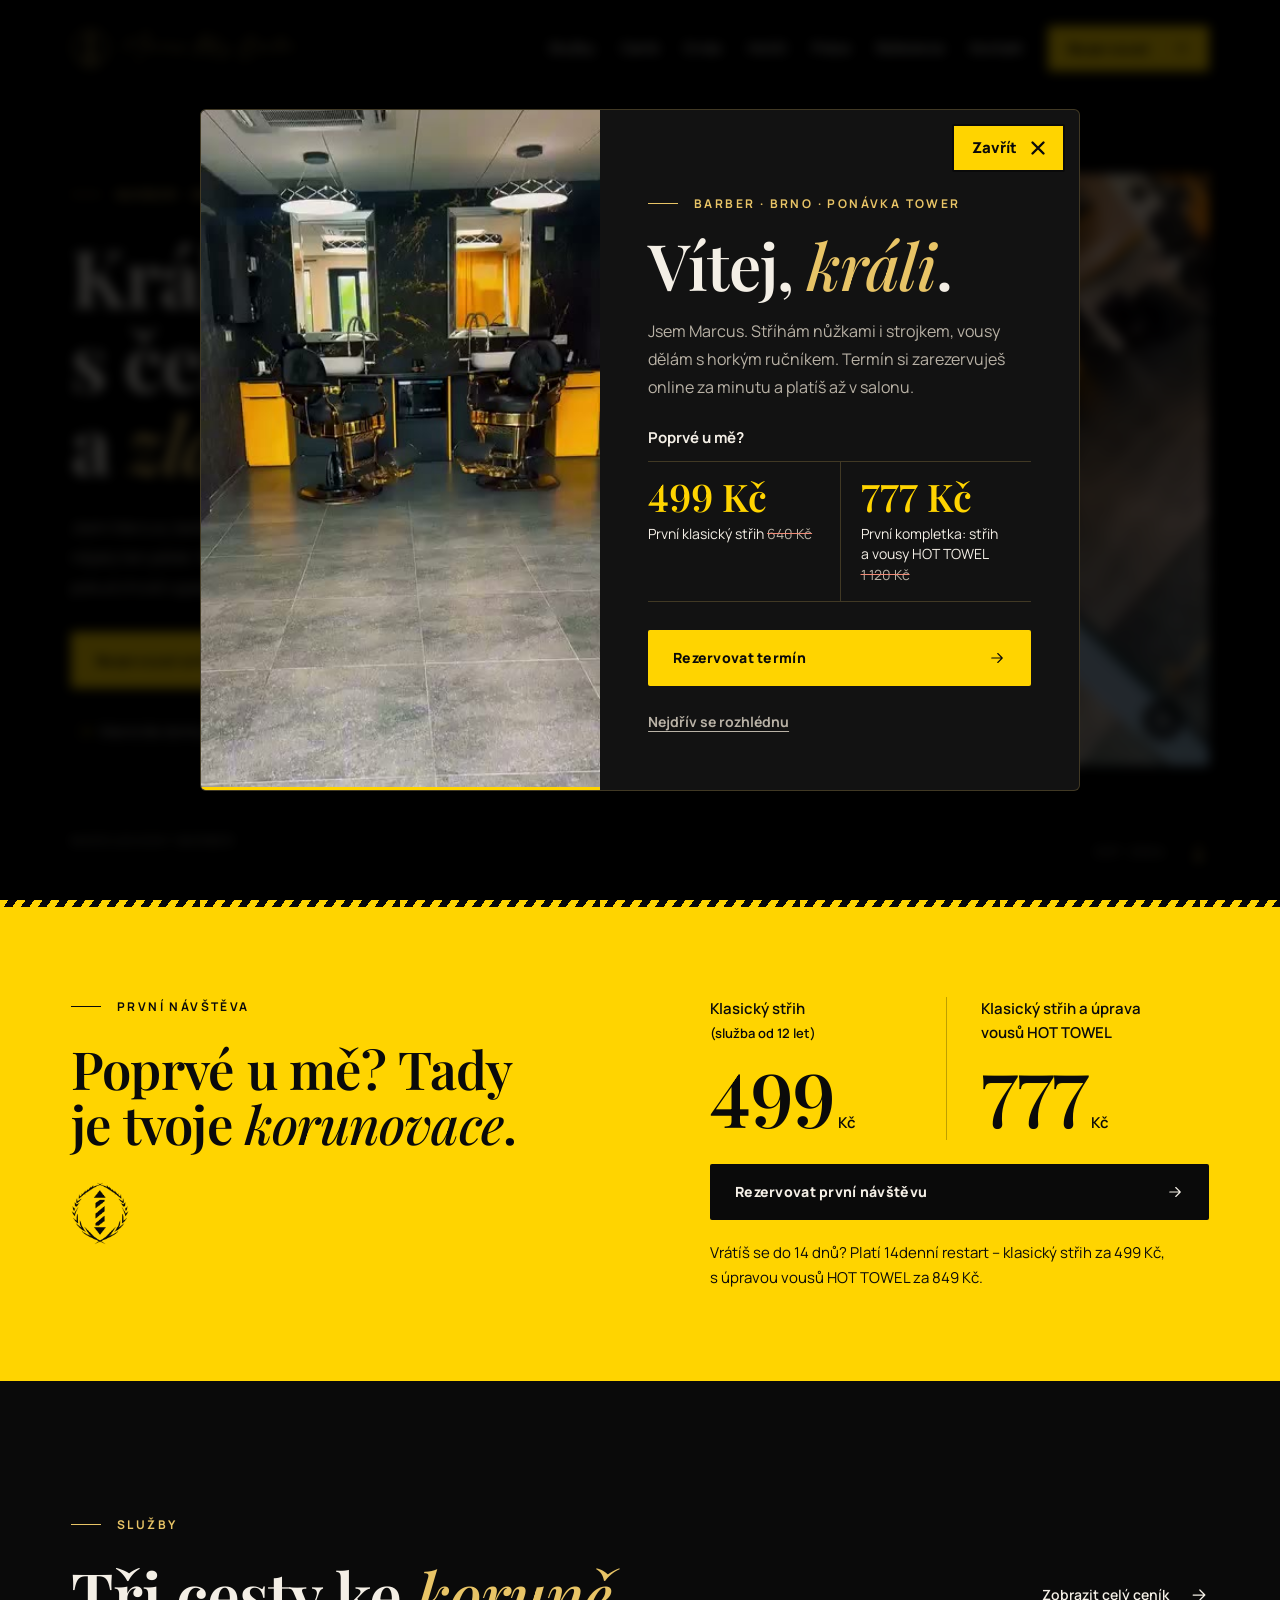
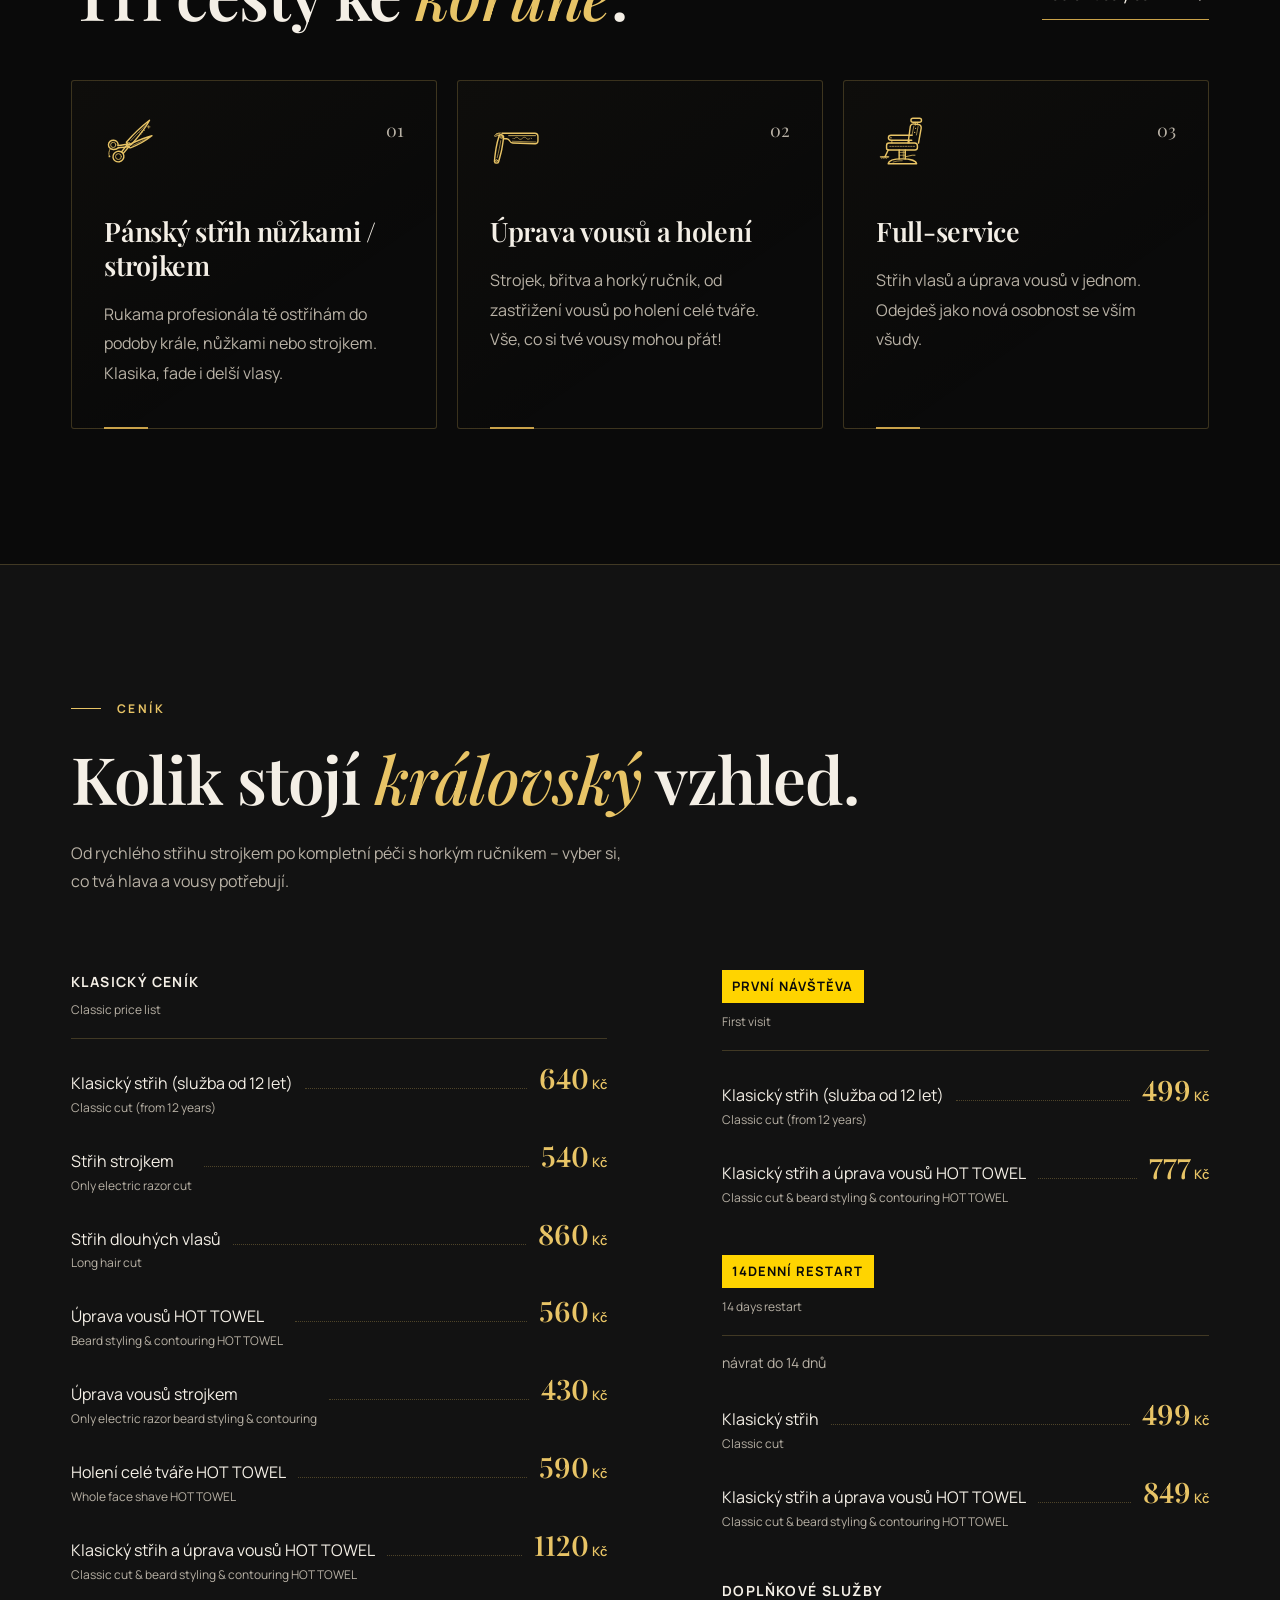
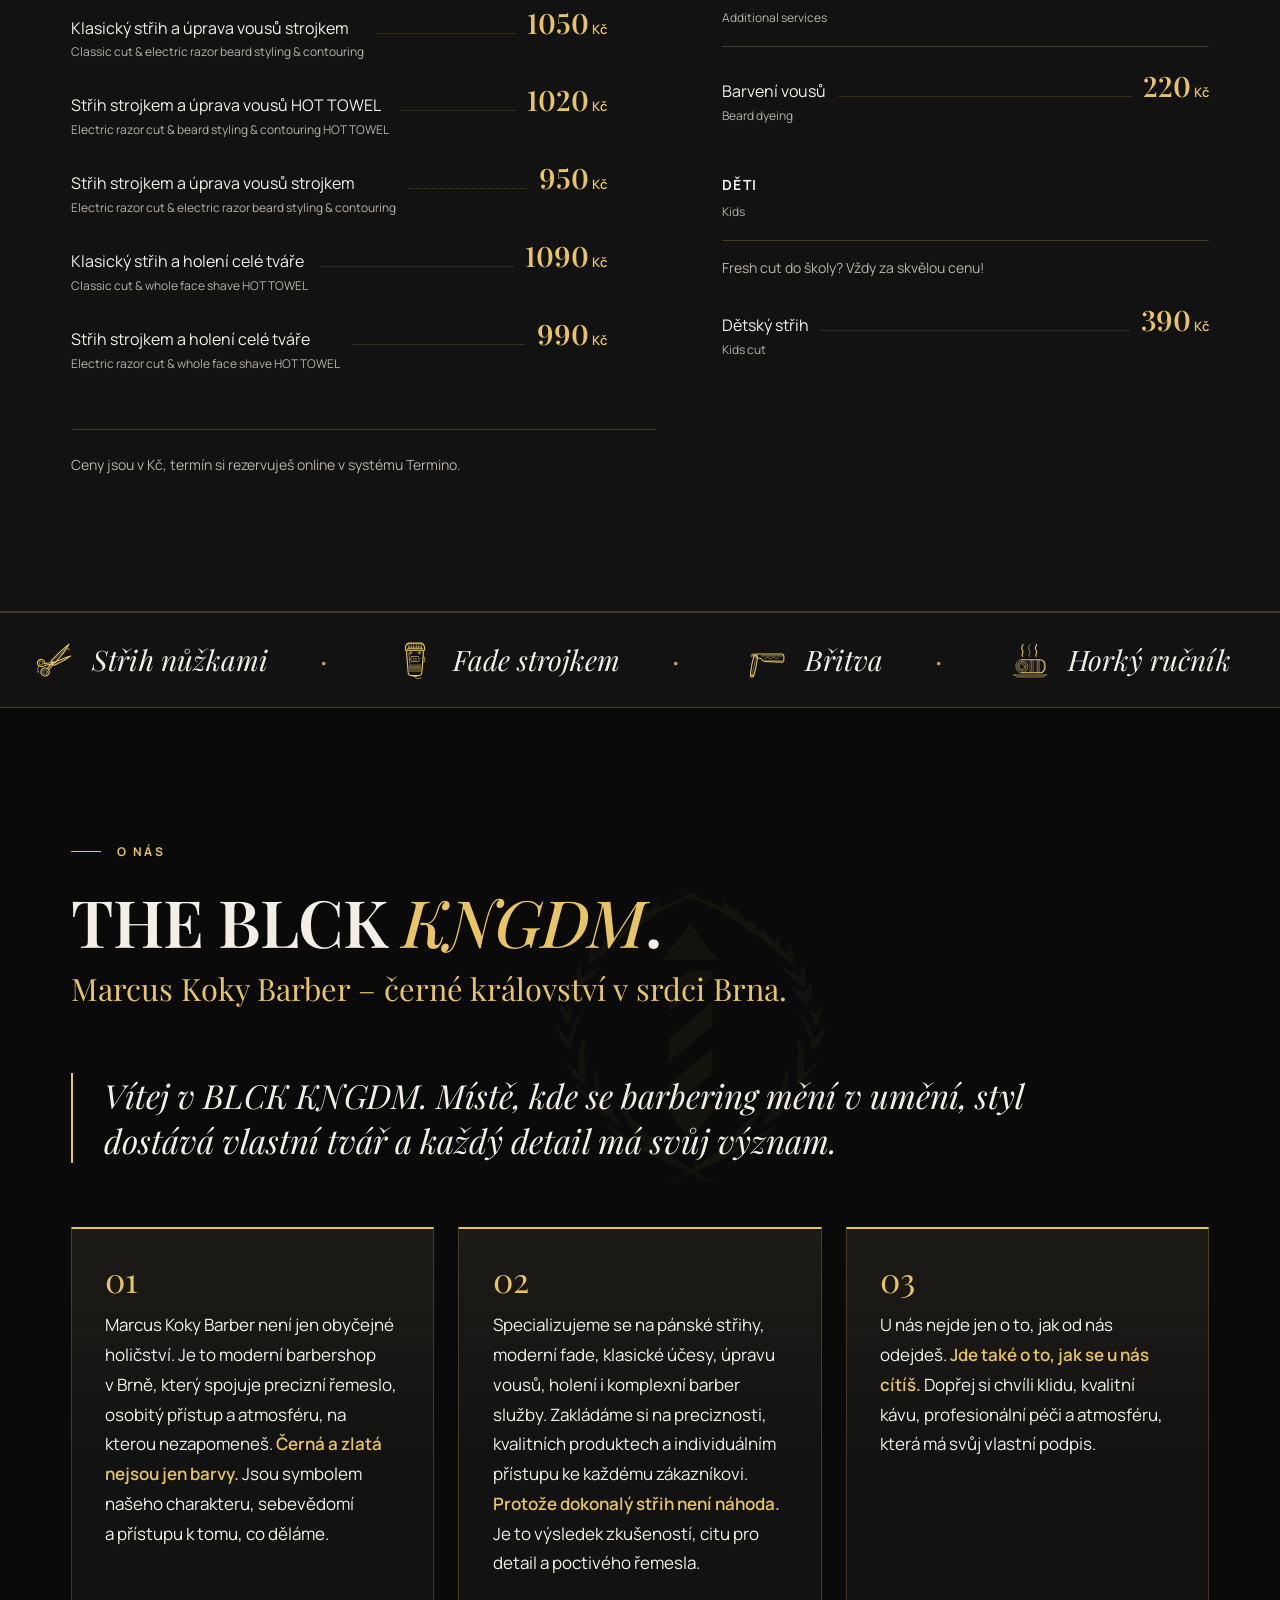
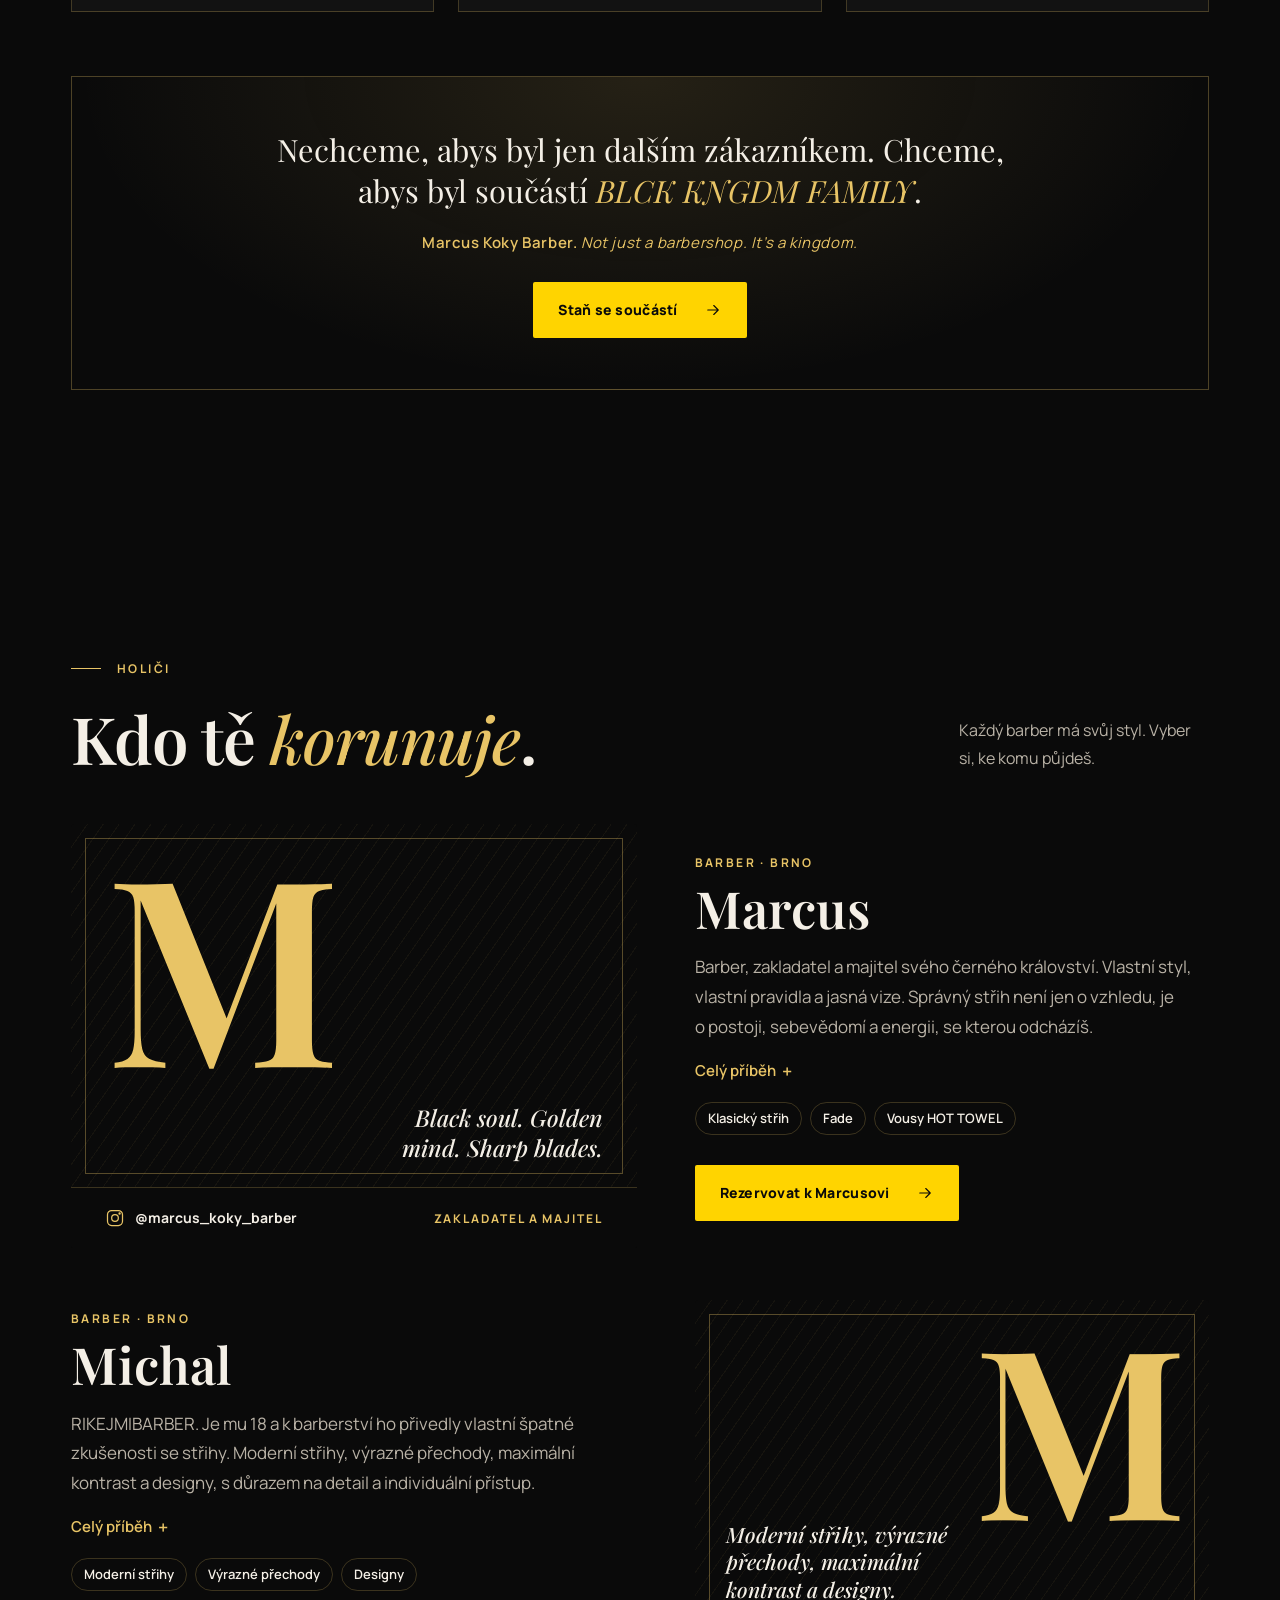
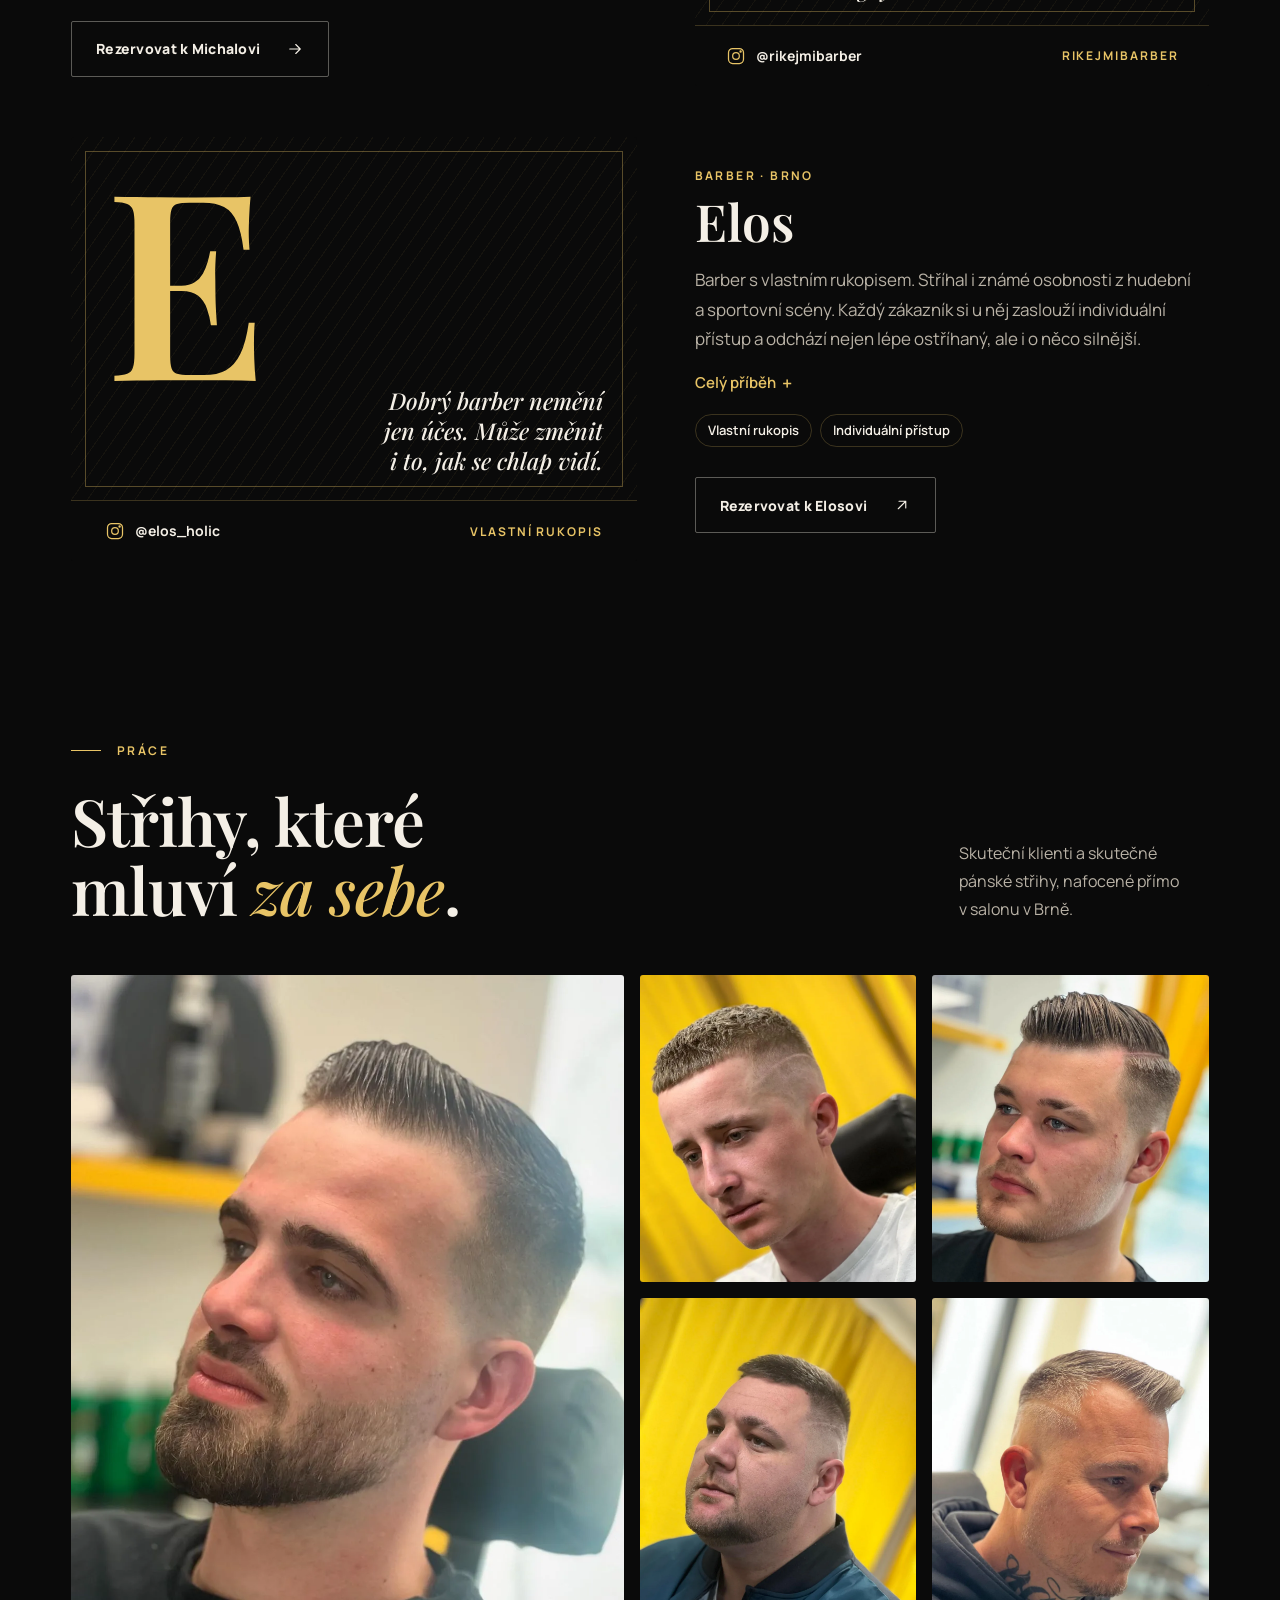
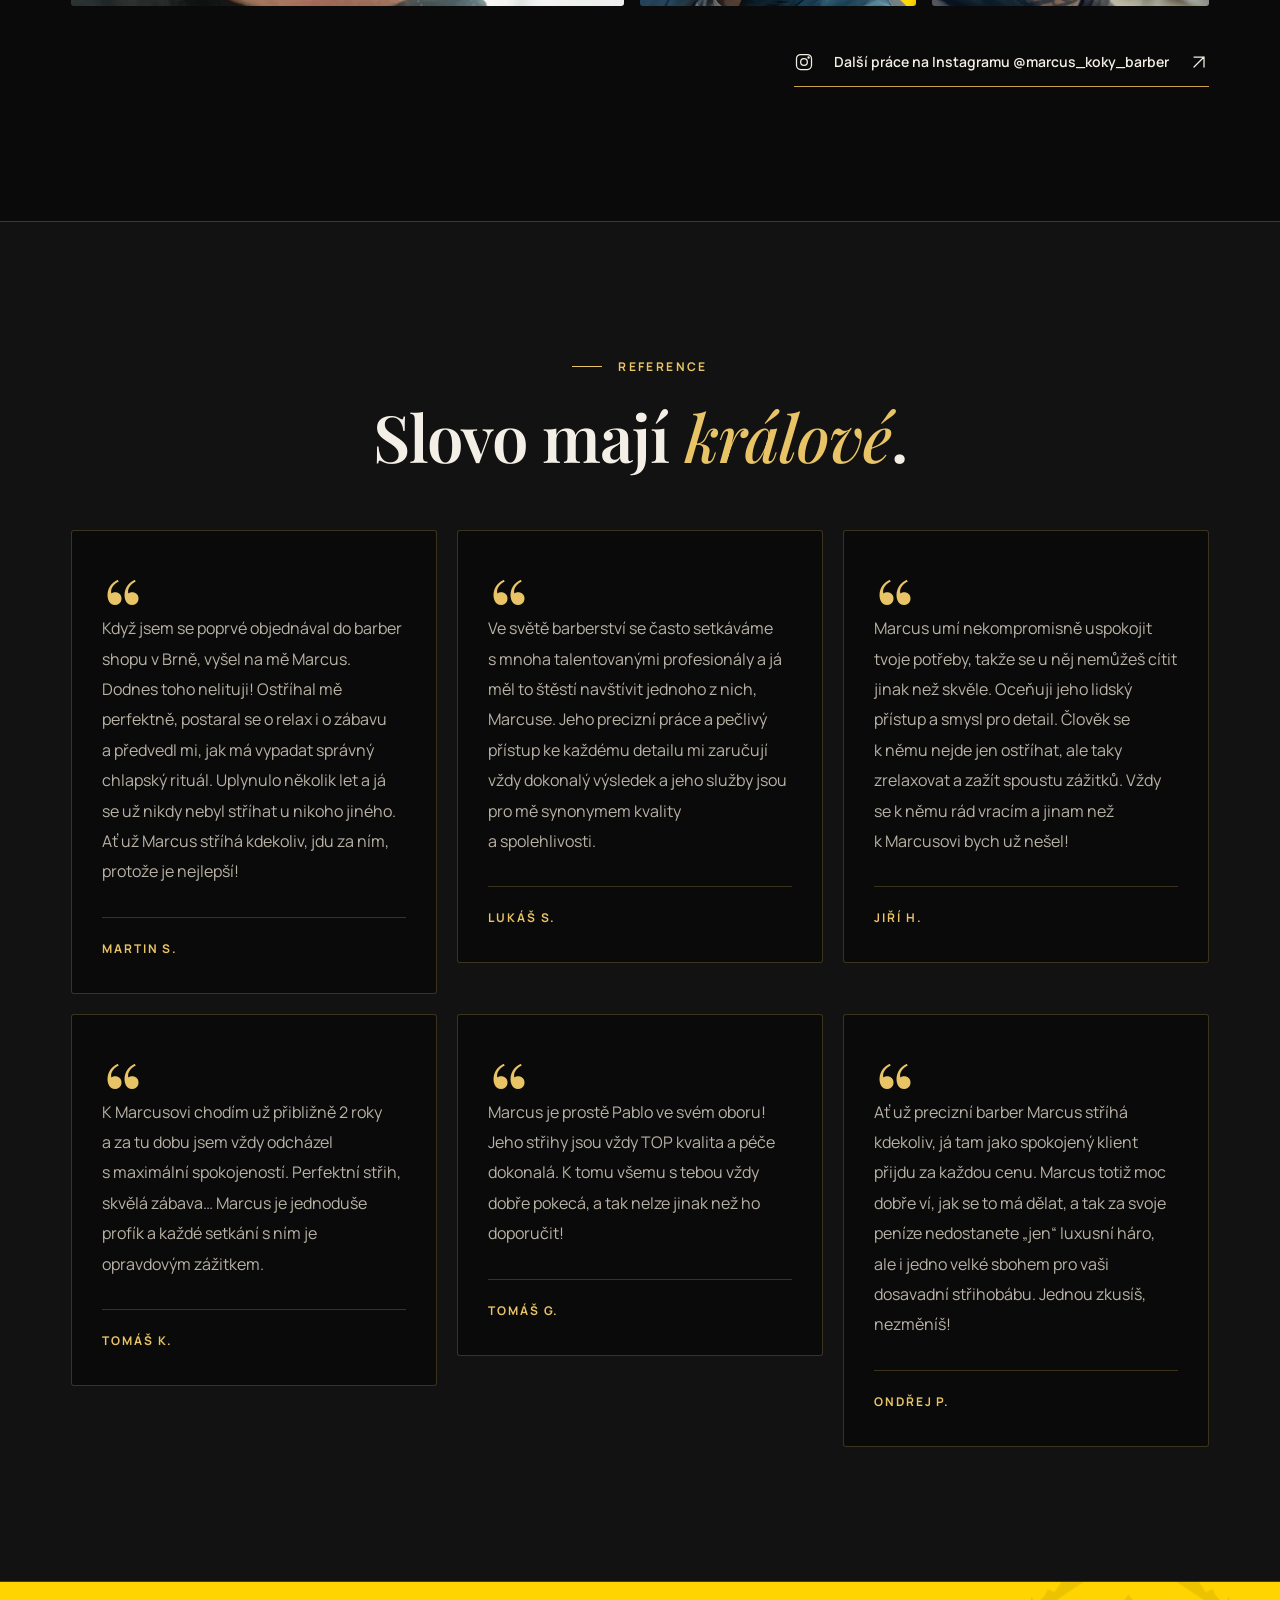
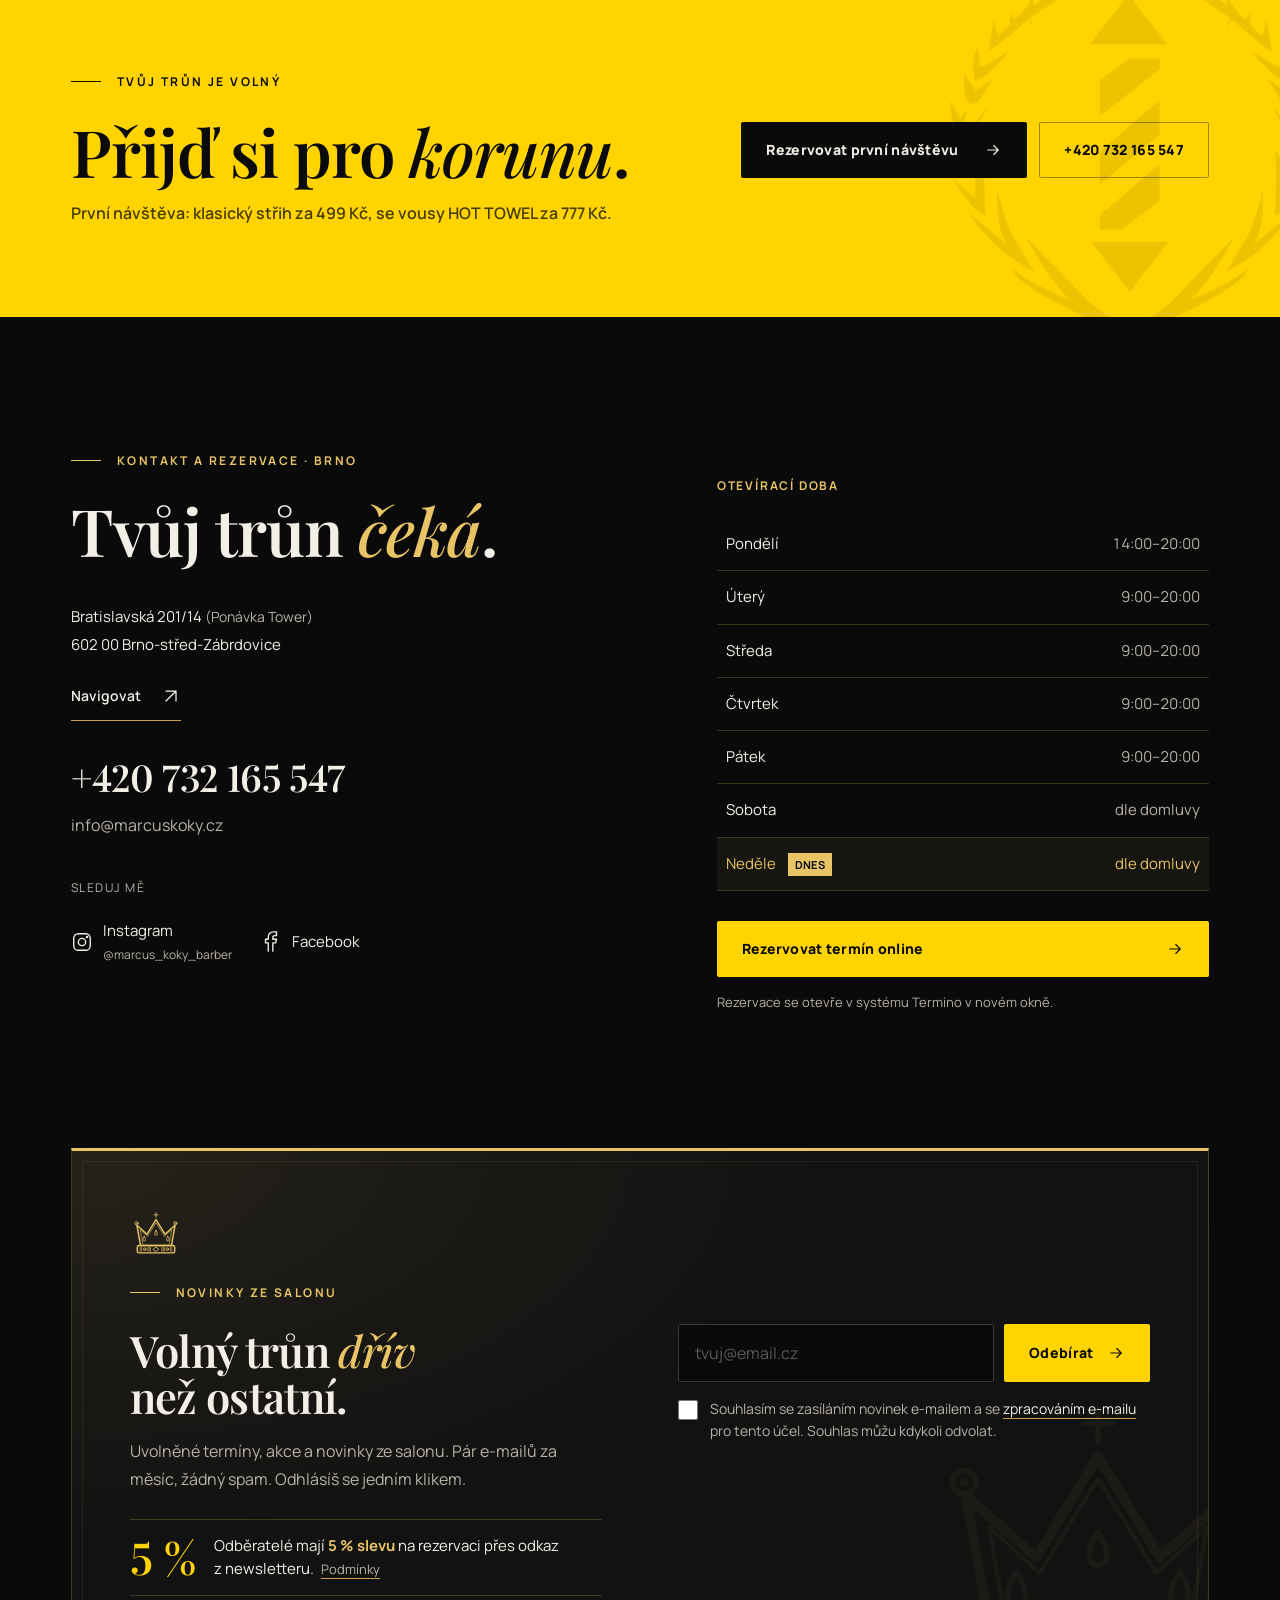
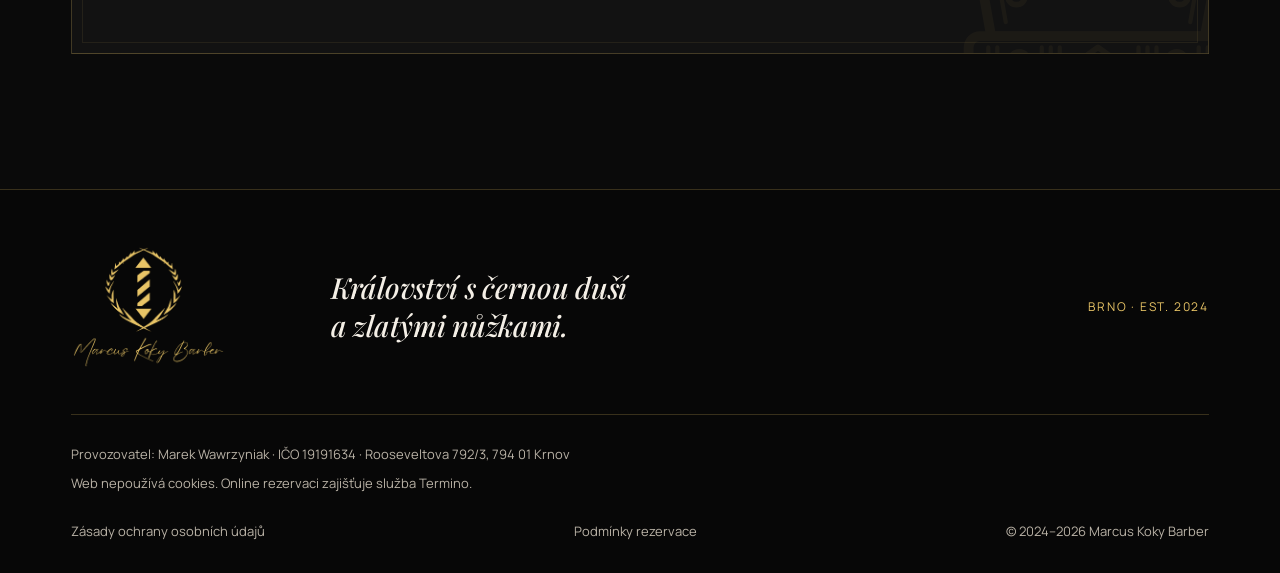
==== commit 01e5c6e0: "O nás: text vyniká – velký úvod, tři karty se zvýrazněnými větami, závěr BLCK KNGDM FAMILY s tlačítk" ====
--- a/index.html
+++ b/index.html
@@ -412,21 +412,33 @@
 <span data-icon="nuzky">Střih nůžkami</span><span data-icon="strojek">Fade strojkem</span><span data-icon="britva">Břitva</span><span data-icon="rucnik">Horký ručník</span><span data-icon="vousy">Úprava vousů</span><span data-icon="kava">Káva a pokec</span>
 </div>
 </div>
-<section class="about-section section" id="o-mne" tabindex="-1" aria-labelledby="about-title">
-<div class="container about-layout">
-<div class="about-quote" data-reveal>
+<section class="about-section about-kingdom section" id="o-mne" tabindex="-1" aria-labelledby="about-title">
+<div class="container">
+<div class="kd-head" data-reveal>
 <p class="eyebrow">O&nbsp;nás</p>
 <h2 id="about-title">THE BLCK <em>KNGDM</em>.</h2>
+<p class="kd-sub">Marcus Koky Barber – černé království v&nbsp;srdci Brna.</p>
 <img class="watermark" src="assets/img/emblem-gold.png" width="331" height="362" alt="" loading="lazy">
-<p class="about-lead">Marcus Koky Barber – černé království v&nbsp;srdci Brna.</p>
-</div>
-<div class="about-copy" data-reveal>
-<p>Vítej v&nbsp;BLCK KNGDM. Místě, kde se barbering mění v&nbsp;umění, styl dostává vlastní tvář a&nbsp;každý detail má svůj význam.</p>
-<p>Marcus Koky Barber není jen obyčejné holičství. Je to moderní barbershop v&nbsp;Brně, který spojuje precizní řemeslo, osobitý přístup a&nbsp;atmosféru, na kterou nezapomeneš. Černá a&nbsp;zlatá nejsou jen barvy. Jsou symbolem našeho charakteru, sebevědomí a&nbsp;přístupu k&nbsp;tomu, co děláme.</p>
-<p>Specializujeme se na pánské střihy, moderní fade, klasické účesy, úpravu vousů, holení i&nbsp;komplexní barber služby. Zakládáme si na preciznosti, kvalitních produktech a&nbsp;individuálním přístupu ke každému zákazníkovi. Protože dokonalý střih není náhoda. Je to výsledek zkušeností, citu pro detail a&nbsp;poctivého řemesla.</p>
-<p>U&nbsp;nás nejde jen o&nbsp;to, jak od nás odejdeš. Jde také o&nbsp;to, jak se u&nbsp;nás cítíš. Dopřej si chvíli klidu, kvalitní kávu, profesionální péči a&nbsp;atmosféru, která má svůj vlastní podpis.</p>
-<p>Nechceme, abys byl jen dalším zákazníkem. Chceme, abys byl součástí BLCK KNGDM FAMILY.</p>
-<p class="about-sign"><strong>Marcus Koky Barber.</strong><br><span lang="en">Not just a barbershop. It’s a kingdom.</span></p>
+</div>
+<p class="kd-lead" data-reveal>Vítej v&nbsp;BLCK KNGDM. Místě, kde se barbering mění v&nbsp;umění, styl dostává vlastní tvář a&nbsp;každý detail má svůj význam.</p>
+<div class="kd-grid">
+<article class="kd-card" data-reveal>
+<span class="kd-num" aria-hidden="true">01</span>
+<p>Marcus Koky Barber není jen obyčejné holičství. Je to moderní barbershop v&nbsp;Brně, který spojuje precizní řemeslo, osobitý přístup a&nbsp;atmosféru, na kterou nezapomeneš. <strong>Černá a&nbsp;zlatá nejsou jen barvy.</strong> Jsou symbolem našeho charakteru, sebevědomí a&nbsp;přístupu k&nbsp;tomu, co děláme.</p>
+</article>
+<article class="kd-card" data-reveal>
+<span class="kd-num" aria-hidden="true">02</span>
+<p>Specializujeme se na pánské střihy, moderní fade, klasické účesy, úpravu vousů, holení i&nbsp;komplexní barber služby. Zakládáme si na preciznosti, kvalitních produktech a&nbsp;individuálním přístupu ke každému zákazníkovi. <strong>Protože dokonalý střih není náhoda.</strong> Je to výsledek zkušeností, citu pro detail a&nbsp;poctivého řemesla.</p>
+</article>
+<article class="kd-card" data-reveal>
+<span class="kd-num" aria-hidden="true">03</span>
+<p>U&nbsp;nás nejde jen o&nbsp;to, jak od nás odejdeš. <strong>Jde také o&nbsp;to, jak se u&nbsp;nás cítíš.</strong> Dopřej si chvíli klidu, kvalitní kávu, profesionální péči a&nbsp;atmosféru, která má svůj vlastní podpis.</p>
+</article>
+</div>
+<div class="kd-family" data-reveal>
+<p>Nechceme, abys byl jen dalším zákazníkem. Chceme, abys byl součástí <span class="kd-gold">BLCK KNGDM FAMILY</span>.</p>
+<p class="kd-sign"><strong>Marcus Koky Barber.</strong> <span lang="en">Not just a barbershop. It’s a kingdom.</span></p>
+<a class="button button--yellow" href="https://local.termino.eu/embed/marcus-koky-barber" target="_blank" rel="noopener" data-booking>Staň se součástí<svg viewBox="0 0 24 24" fill="none" aria-hidden="true"><path d="M5 12h14M13 6l6 6-6 6"/></svg></a>
 </div>
 </div>
 </section>
--- a/assets/css/rozsireni.css
+++ b/assets/css/rozsireni.css
@@ -438,7 +438,23 @@
 .bd-barbers li, .bd-barbers li:nth-child(even) { animation-name: roll-down; }
 .bd-barbers li:nth-child(1) { animation-delay: .06s; } .bd-barbers li:nth-child(2) { animation-delay: .16s; } .bd-barbers li:nth-child(3) { animation-delay: .26s; }
 @keyframes roll-down { from { opacity: 0; transform: translateY(-18px) scaleY(.92); transform-origin: top; } to { opacity: 1; transform: none; } }
-/* O nás */
-.about-lead { margin: 18px 0 0; color: var(--gold); font-family: var(--display); font-size: clamp(22px, 2.4vw, 30px); line-height: 1.3; }
-.about-sign { margin-top: 24px; color: var(--text); }
-.about-sign span { color: var(--gold); font-style: italic; }
+
+/* O nás – THE BLCK KNGDM: text nezaniká, vyniká */
+.about-kingdom .kd-head { position: relative; isolation: isolate; max-width: 760px; }
+.about-kingdom .kd-head .watermark { right: 0; left: auto; }
+.about-kingdom { overflow-x: clip; }
+.kd-sub { margin-top: 14px; color: var(--gold); font-family: var(--display); font-size: clamp(22px, 2.4vw, 32px); line-height: 1.3; }
+.kd-lead { max-width: 980px; margin: clamp(36px, 5vw, 64px) 0; padding-left: clamp(18px, 2.4vw, 32px); border-left: 2px solid var(--gold); color: var(--text); font-family: var(--display); font-size: clamp(24px, 2.6vw, 38px); font-style: italic; line-height: 1.35; }
+.kd-grid { display: grid; grid-template-columns: repeat(3, minmax(0, 1fr)); gap: clamp(14px, 2vw, 24px); }
+.kd-card { position: relative; padding: clamp(24px, 2.6vw, 34px); border: 1px solid rgba(232,196,102,.22); border-top: 2px solid var(--gold); background: linear-gradient(180deg, rgba(232,196,102,.05), rgba(232,196,102,0) 60%), var(--layer, #111); transition: transform .25s var(--ease, ease), border-color .25s; }
+@media (hover: hover) { .kd-card:hover { transform: translateY(-4px); border-color: rgba(232,196,102,.5); } }
+.kd-num { display: block; margin-bottom: 14px; color: var(--gold); font-family: var(--display); font-size: 34px; line-height: 1; }
+.kd-card p { color: var(--text); font-size: 17px; line-height: 1.75; }
+.kd-card strong, .kd-family strong { color: var(--gold); font-weight: 600; }
+.kd-family { margin-top: clamp(36px, 5vw, 64px); padding: clamp(28px, 4vw, 52px); text-align: center; border: 1px solid rgba(232,196,102,.3); background: radial-gradient(ellipse at 50% 0%, rgba(232,196,102,.12), transparent 70%); }
+.kd-family > p:first-child { max-width: 760px; margin: 0 auto; color: var(--text); font-family: var(--display); font-size: clamp(22px, 2.4vw, 34px); line-height: 1.35; }
+.kd-gold { color: var(--gold); font-style: italic; white-space: nowrap; }
+.kd-sign { margin: 18px auto 26px; max-width: none; color: var(--muted, #b9b2a5); font-size: 15px; letter-spacing: .04em; }
+.kd-sign span { color: var(--gold); font-style: italic; }
+@media (max-width: 900px) { .kd-grid { grid-template-columns: 1fr; } .kd-gold { white-space: normal; } }
+@media (prefers-reduced-motion: reduce) { .kd-card { transition: none; } }
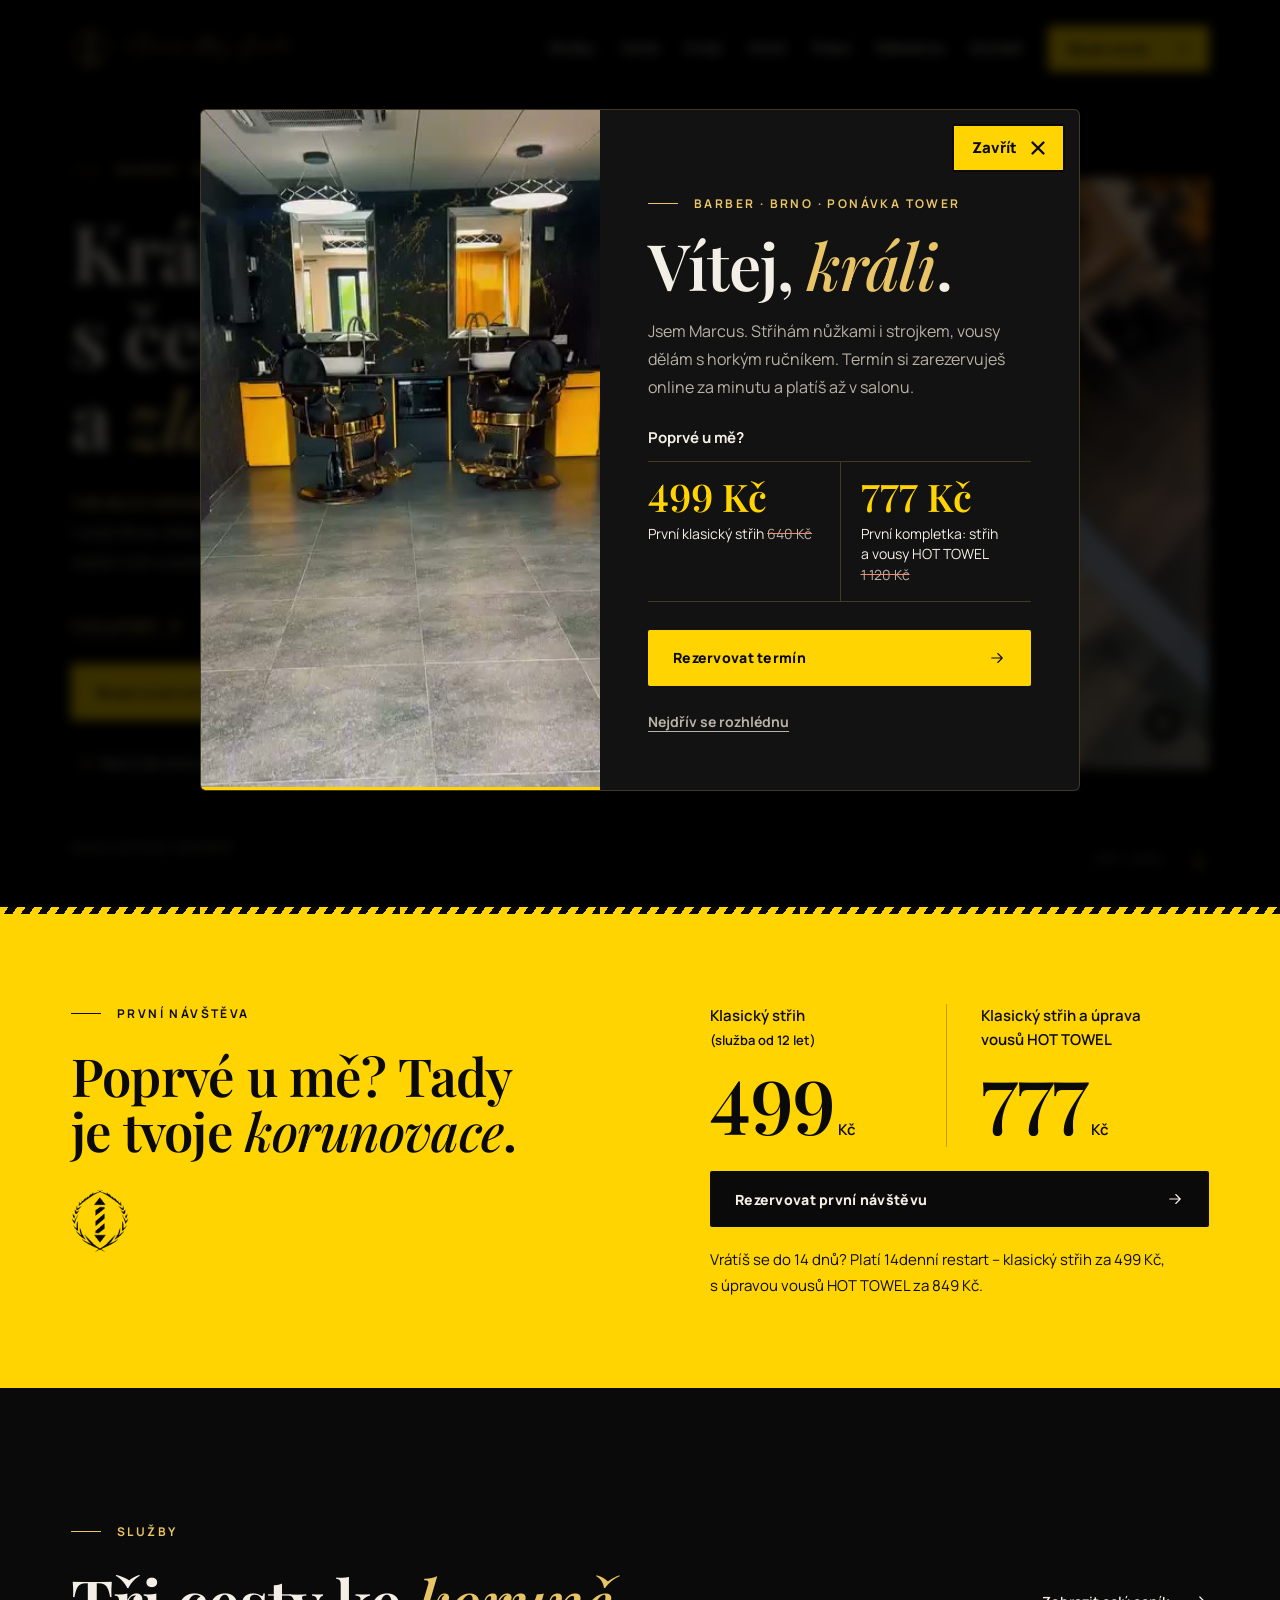
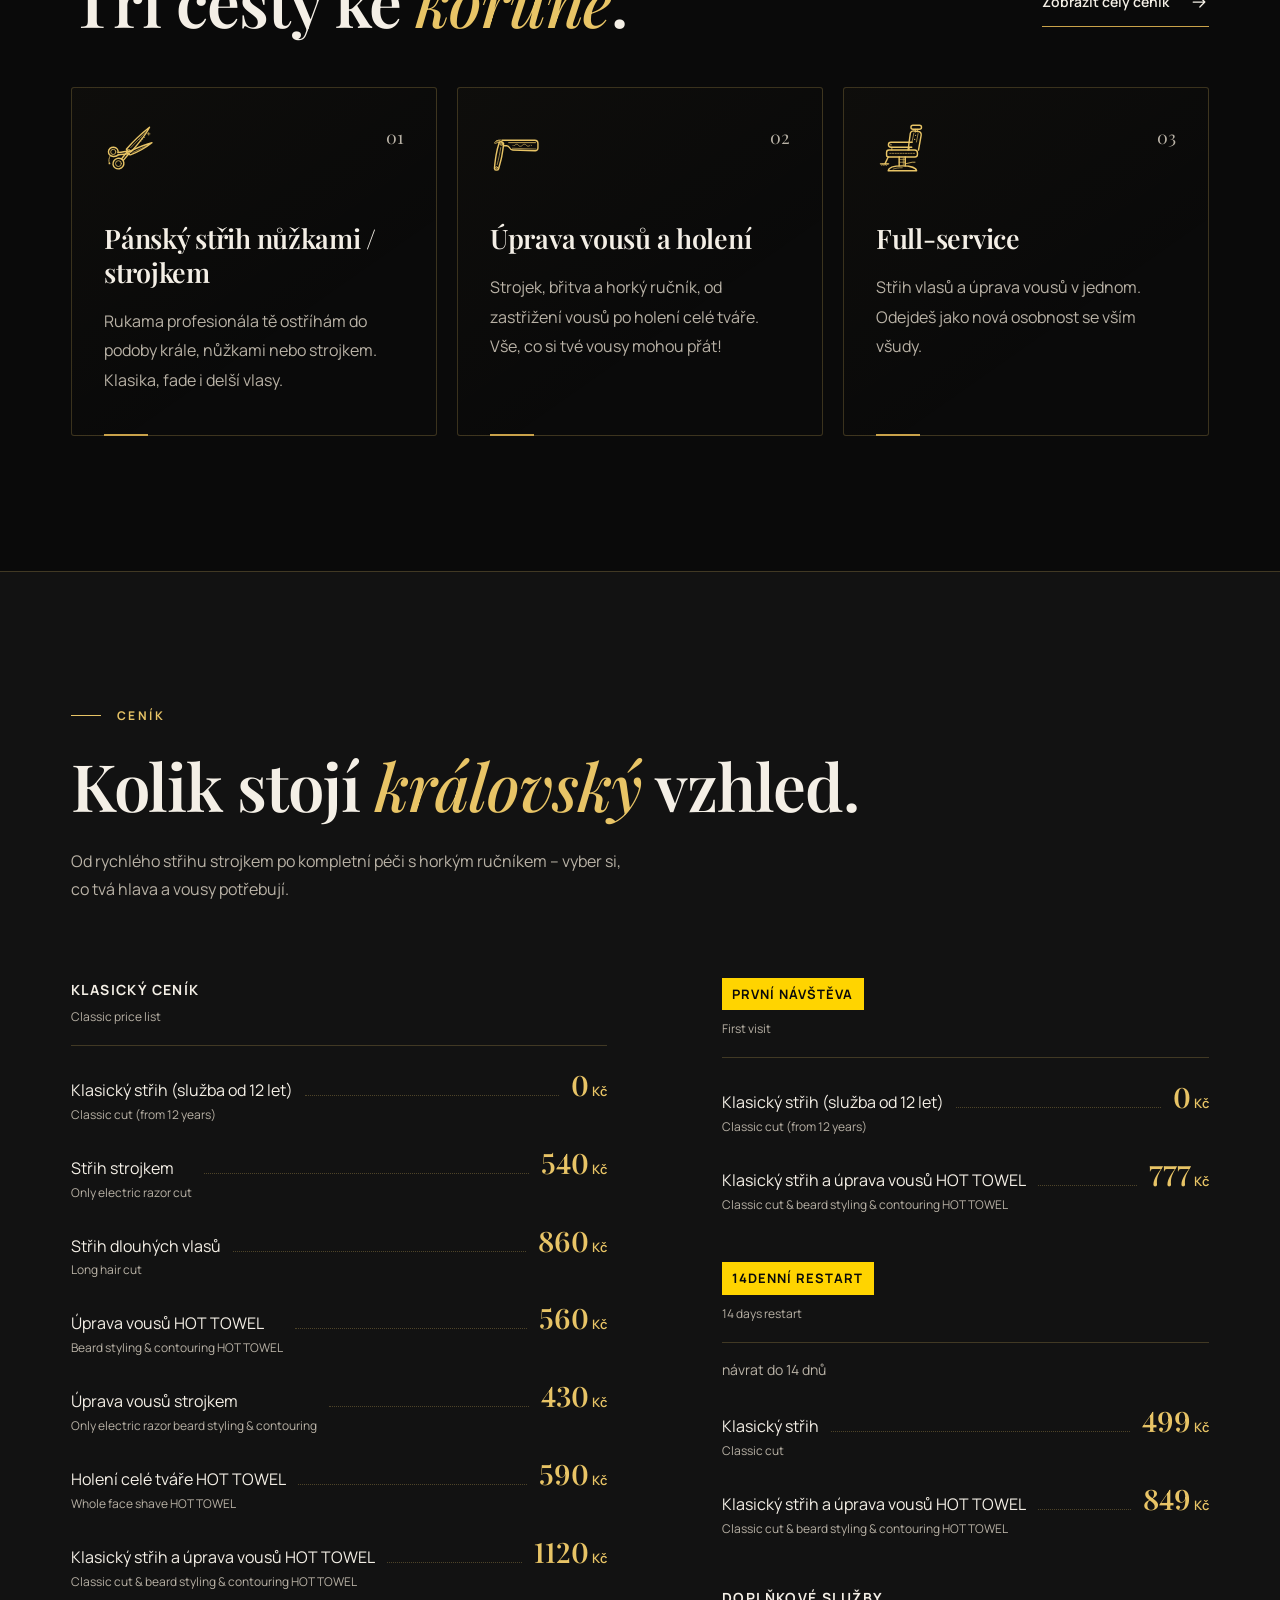
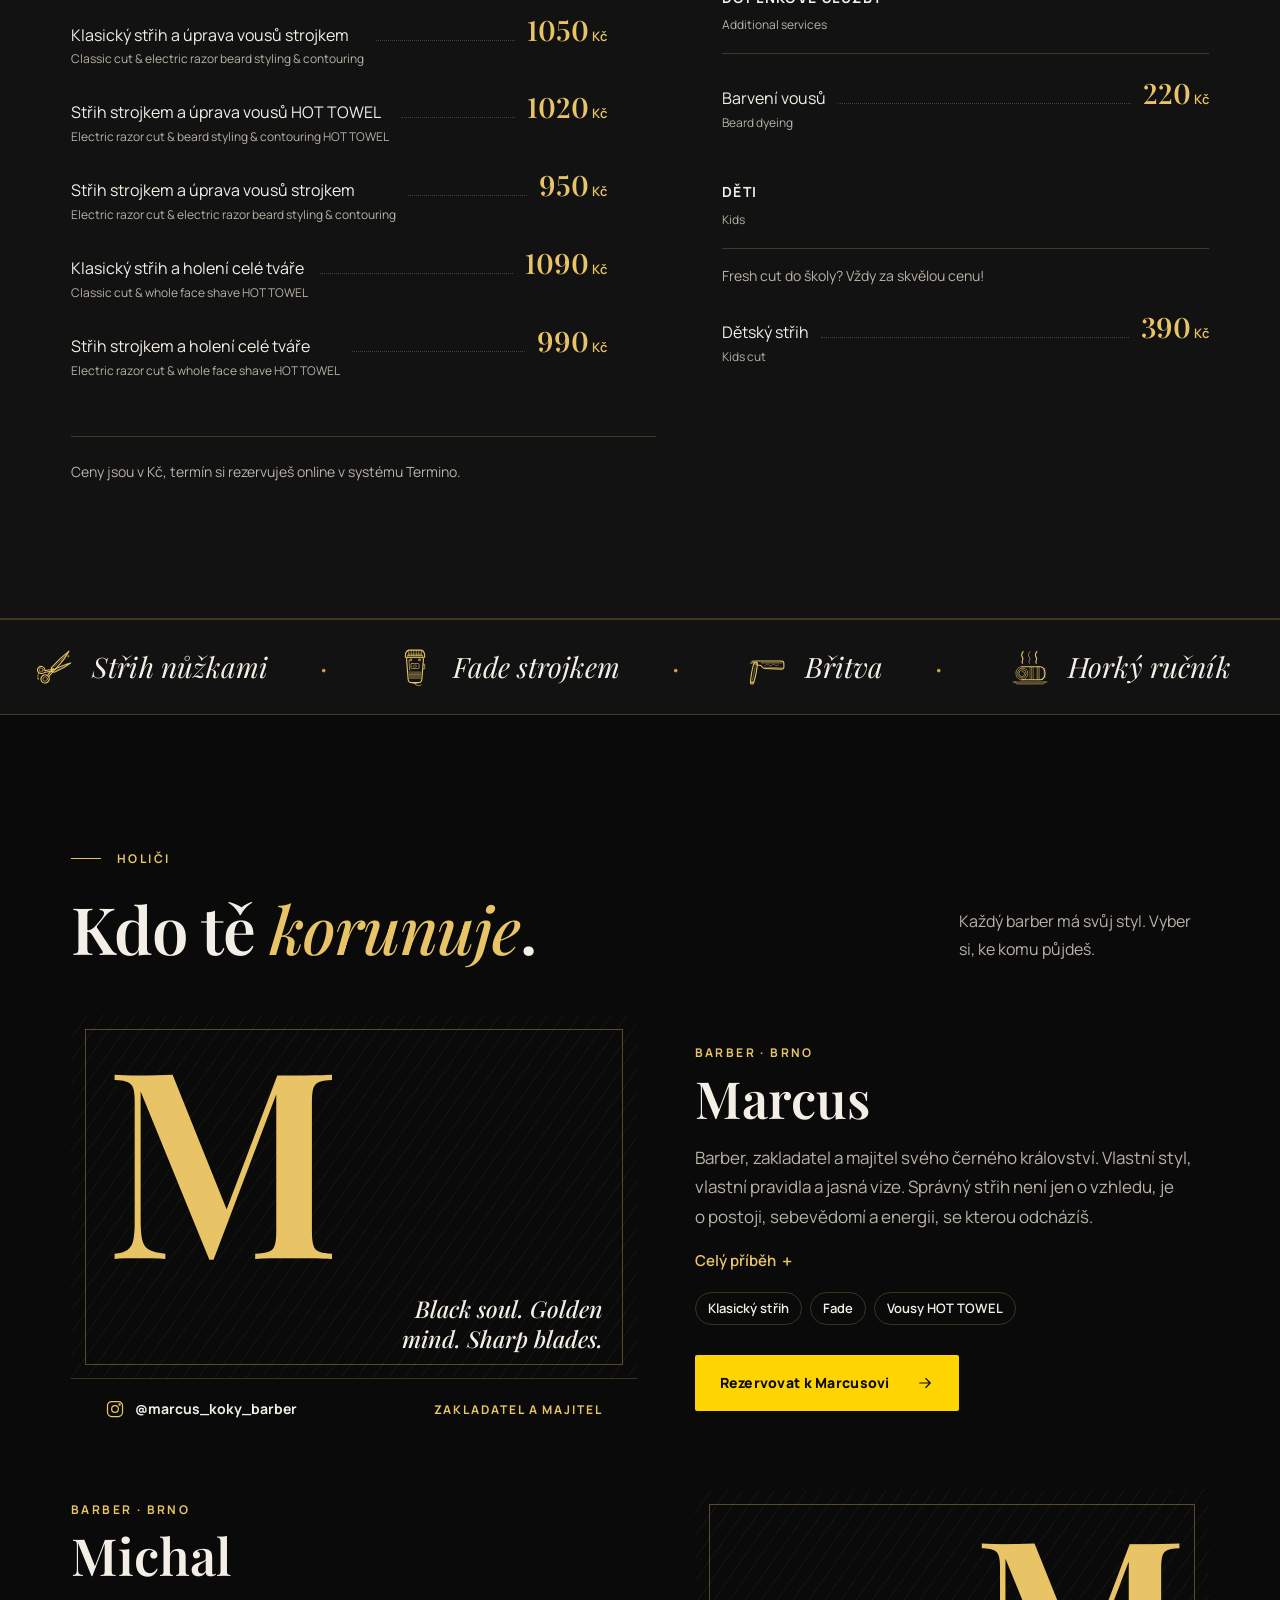
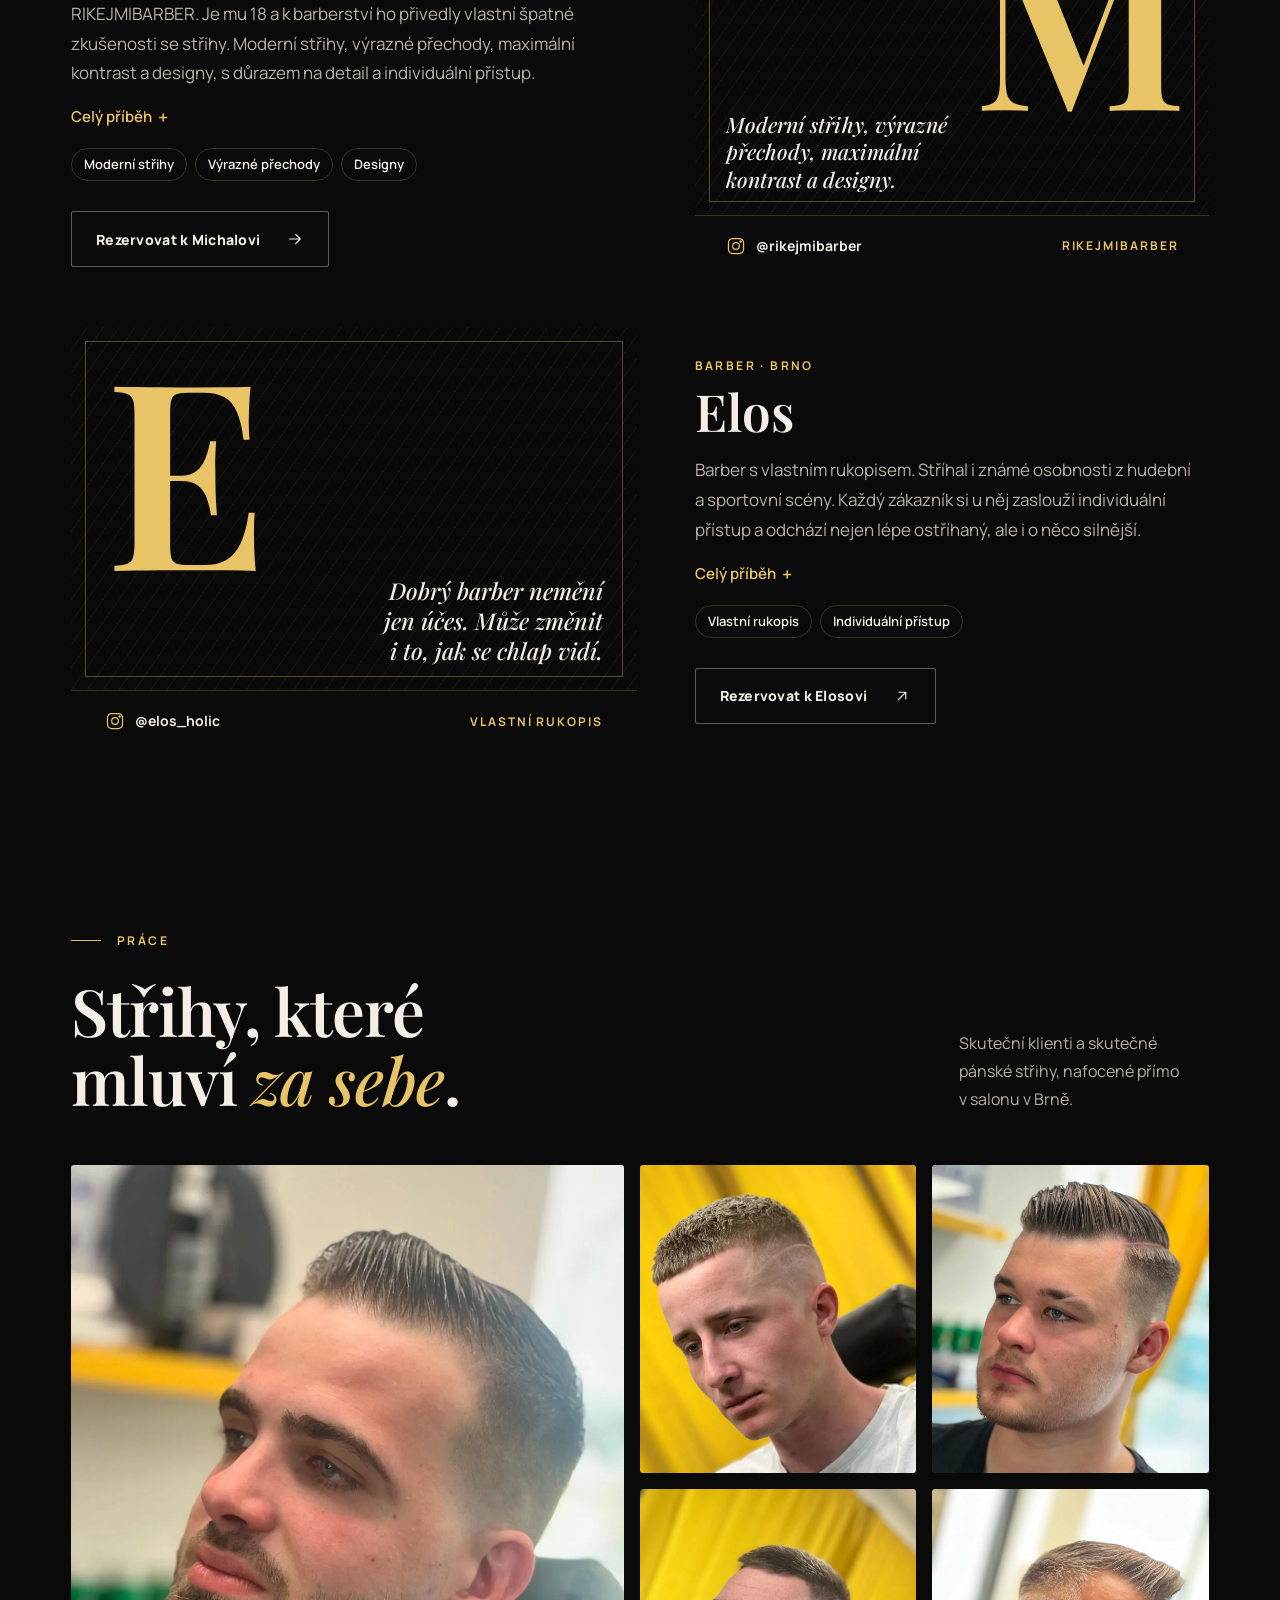
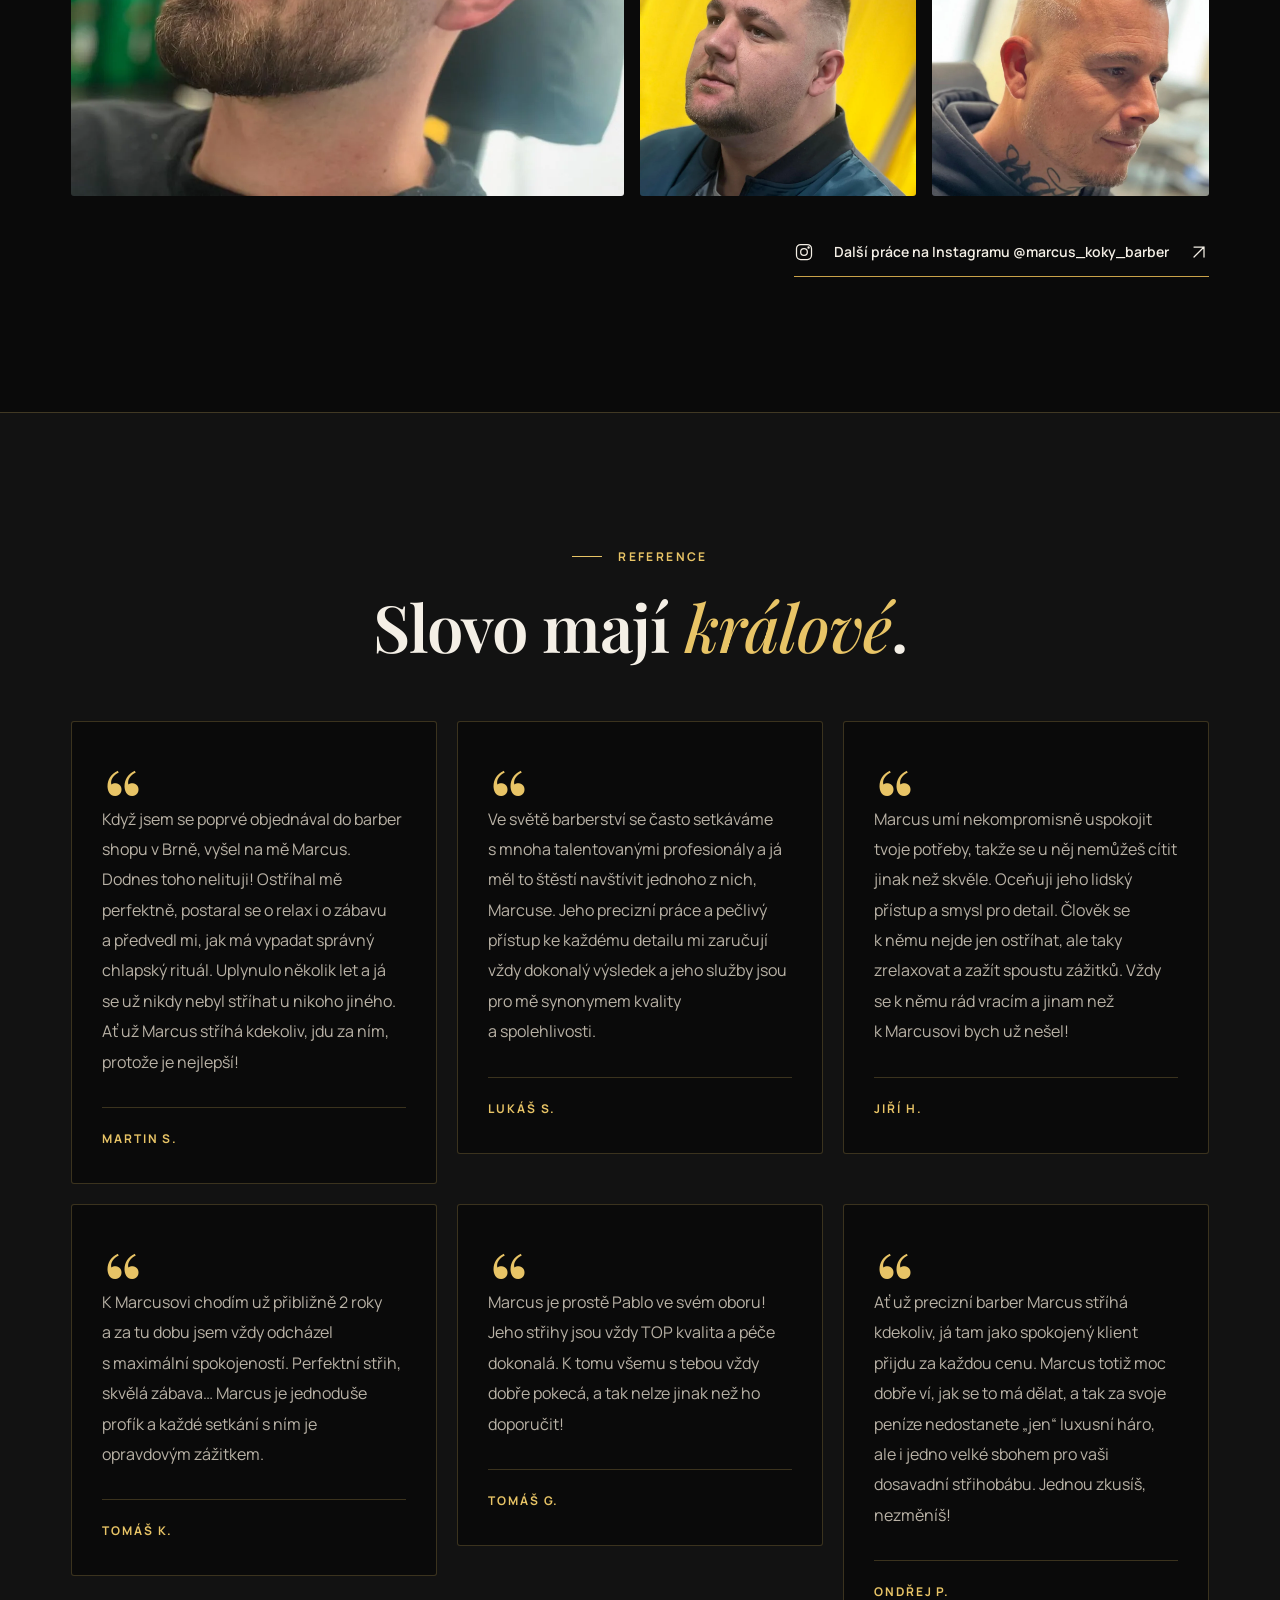
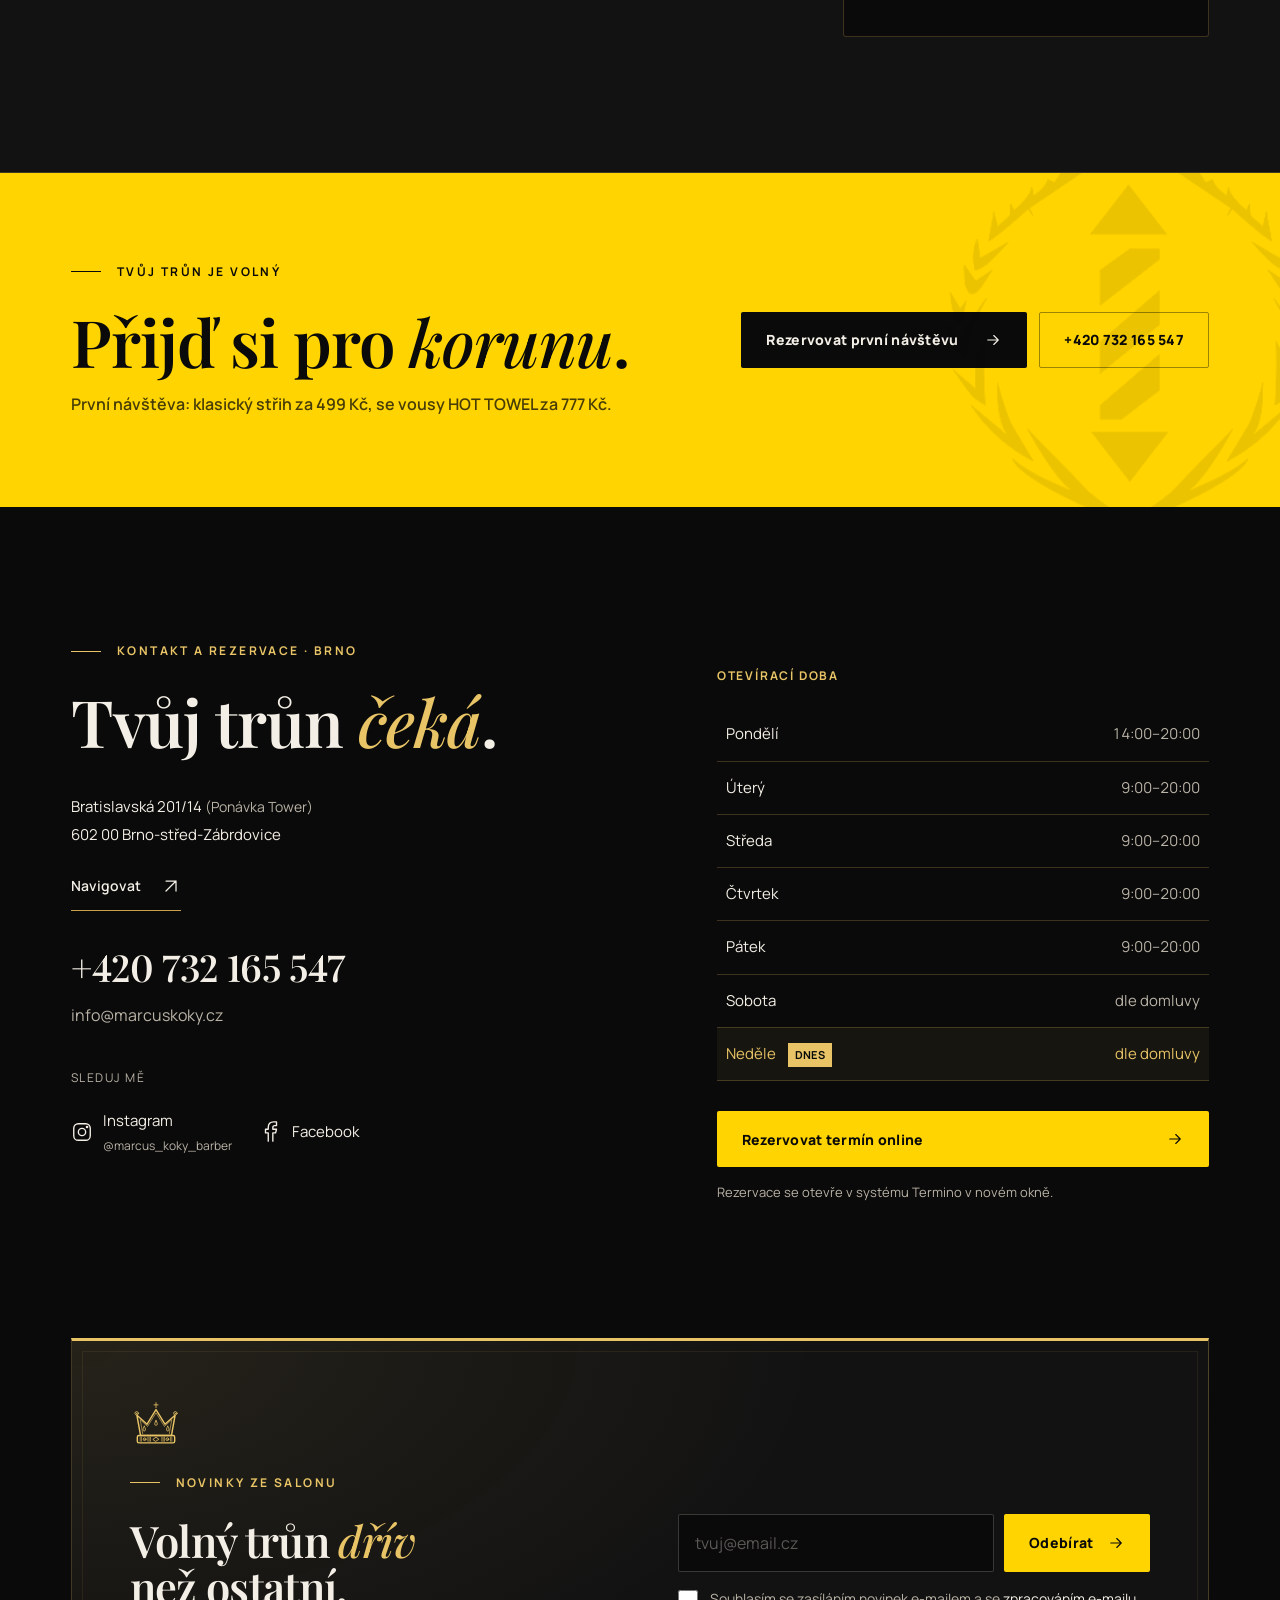
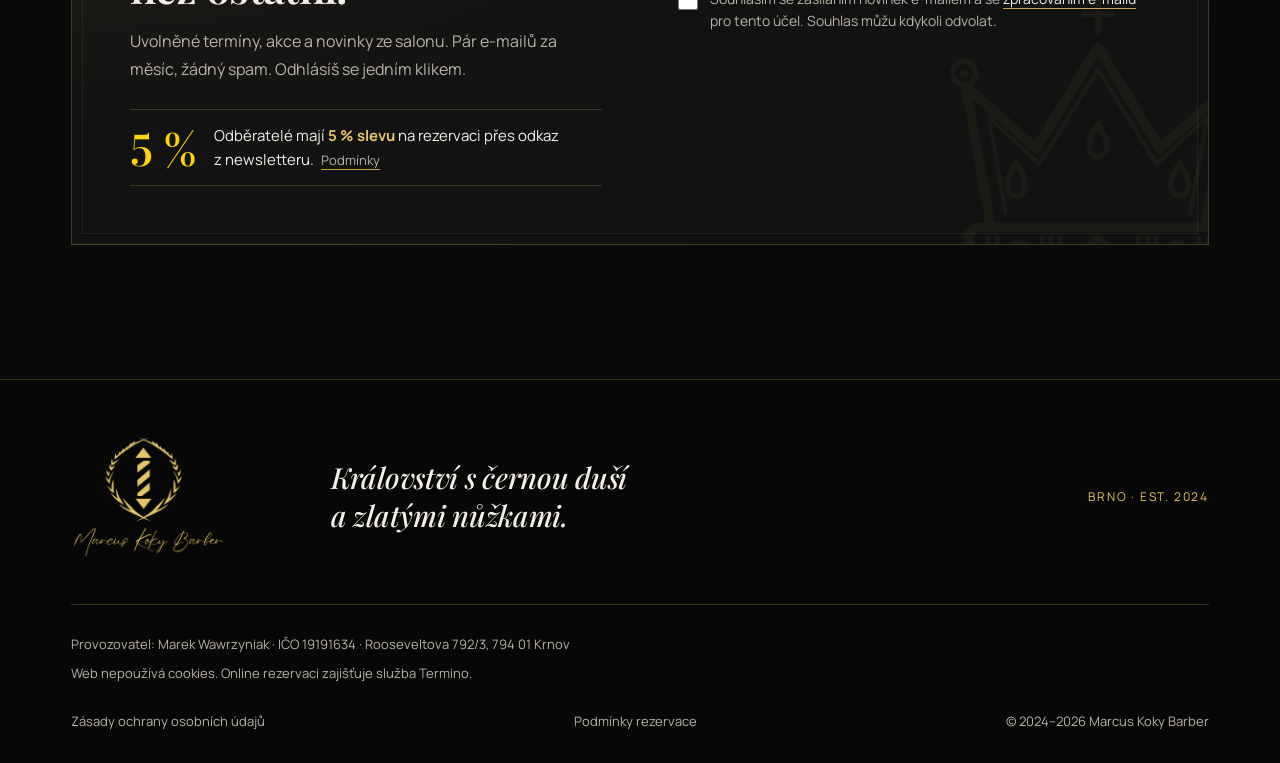
==== commit 94091b59: "Úvod: THE BLCK KNGDM a tlačítko Celý příběh, které rozbalí celý text; samostatná sekce O nás zrušena" ====
--- a/index.html
+++ b/index.html
@@ -41,7 +41,7 @@
 <nav class="site-menu" id="site-menu" aria-label="Hlavní navigace">
 <a href="#sluzby">Služby</a>
 <a href="#cenik">Ceník</a>
-<a href="#o-mne">O&nbsp;nás</a>
+<a href="#pribeh">O&nbsp;nás</a>
 <a href="#holici">Holiči</a>
 <a href="#prace">Práce</a>
 <a href="#reference">Reference</a>
@@ -65,7 +65,17 @@
 <div class="hero-content">
 <p class="eyebrow">Barber · Brno · Ponávka Tower</p>
 <h1 id="hero-title">Království<br>s&nbsp;černou duší<br>a&nbsp;<em>zlatým srdcem</em>.</h1>
-<p class="hero-intro">Jsem Marcus, barber z&nbsp;Brna, a&nbsp;pánskému stříhání se věnuji už nějaký ten pátek. Nůžky, strojek, břitva a&nbsp;horký ručník – přijď, pokud chceš vypadat jako opravdový král.</p>
+<p class="hero-intro"><strong>THE BLCK KNGDM.</strong> Marcus Koky Barber – černé království v&nbsp;srdci Brna. Místo, kde se barbering mění v&nbsp;umění, styl dostává vlastní tvář a&nbsp;každý detail má svůj význam.</p>
+<button type="button" class="story-toggle" aria-expanded="false" aria-controls="pribeh">Celý příběh<span class="story-plus" aria-hidden="true"></span></button>
+<div class="story" id="pribeh" role="region" aria-label="Celý příběh BLCK KNGDM">
+<div class="story-inner">
+<p>Marcus Koky Barber není jen obyčejné holičství. Je to moderní barbershop v&nbsp;Brně, který spojuje precizní řemeslo, osobitý přístup a&nbsp;atmosféru, na kterou nezapomeneš. <strong>Černá a&nbsp;zlatá nejsou jen barvy.</strong> Jsou symbolem našeho charakteru, sebevědomí a&nbsp;přístupu k&nbsp;tomu, co děláme.</p>
+<p>Specializujeme se na pánské střihy, moderní fade, klasické účesy, úpravu vousů, holení i&nbsp;komplexní barber služby. Zakládáme si na preciznosti, kvalitních produktech a&nbsp;individuálním přístupu ke každému zákazníkovi. <strong>Protože dokonalý střih není náhoda.</strong> Je to výsledek zkušeností, citu pro detail a&nbsp;poctivého řemesla.</p>
+<p>U&nbsp;nás nejde jen o&nbsp;to, jak od nás odejdeš. <strong>Jde také o&nbsp;to, jak se u&nbsp;nás cítíš.</strong> Dopřej si chvíli klidu, kvalitní kávu, profesionální péči a&nbsp;atmosféru, která má svůj vlastní podpis.</p>
+<p class="story-family">Nechceme, abys byl jen dalším zákazníkem. Chceme, abys byl součástí <em>BLCK KNGDM FAMILY</em>.</p>
+<p class="story-sign"><strong>Marcus Koky Barber.</strong> <span lang="en">Not just a barbershop. It’s a kingdom.</span></p>
+</div>
+</div>
 <div class="button-row">
 <a class="button button--yellow" href="https://local.termino.eu/embed/marcus-koky-barber" target="_blank" rel="noopener" data-booking>Rezervovat online<svg viewBox="0 0 24 24" fill="none" aria-hidden="true">
 <path d="M5 12h14M13 6l6 6-6 6"/>
@@ -412,36 +422,7 @@
 <span data-icon="nuzky">Střih nůžkami</span><span data-icon="strojek">Fade strojkem</span><span data-icon="britva">Břitva</span><span data-icon="rucnik">Horký ručník</span><span data-icon="vousy">Úprava vousů</span><span data-icon="kava">Káva a pokec</span>
 </div>
 </div>
-<section class="about-section about-kingdom section" id="o-mne" tabindex="-1" aria-labelledby="about-title">
-<div class="container">
-<div class="kd-head" data-reveal>
-<p class="eyebrow">O&nbsp;nás</p>
-<h2 id="about-title">THE BLCK <em>KNGDM</em>.</h2>
-<p class="kd-sub">Marcus Koky Barber – černé království v&nbsp;srdci Brna.</p>
-<img class="watermark" src="assets/img/emblem-gold.png" width="331" height="362" alt="" loading="lazy">
-</div>
-<p class="kd-lead" data-reveal>Vítej v&nbsp;BLCK KNGDM. Místě, kde se barbering mění v&nbsp;umění, styl dostává vlastní tvář a&nbsp;každý detail má svůj význam.</p>
-<div class="kd-grid">
-<article class="kd-card" data-reveal>
-<span class="kd-num" aria-hidden="true">01</span>
-<p>Marcus Koky Barber není jen obyčejné holičství. Je to moderní barbershop v&nbsp;Brně, který spojuje precizní řemeslo, osobitý přístup a&nbsp;atmosféru, na kterou nezapomeneš. <strong>Černá a&nbsp;zlatá nejsou jen barvy.</strong> Jsou symbolem našeho charakteru, sebevědomí a&nbsp;přístupu k&nbsp;tomu, co děláme.</p>
-</article>
-<article class="kd-card" data-reveal>
-<span class="kd-num" aria-hidden="true">02</span>
-<p>Specializujeme se na pánské střihy, moderní fade, klasické účesy, úpravu vousů, holení i&nbsp;komplexní barber služby. Zakládáme si na preciznosti, kvalitních produktech a&nbsp;individuálním přístupu ke každému zákazníkovi. <strong>Protože dokonalý střih není náhoda.</strong> Je to výsledek zkušeností, citu pro detail a&nbsp;poctivého řemesla.</p>
-</article>
-<article class="kd-card" data-reveal>
-<span class="kd-num" aria-hidden="true">03</span>
-<p>U&nbsp;nás nejde jen o&nbsp;to, jak od nás odejdeš. <strong>Jde také o&nbsp;to, jak se u&nbsp;nás cítíš.</strong> Dopřej si chvíli klidu, kvalitní kávu, profesionální péči a&nbsp;atmosféru, která má svůj vlastní podpis.</p>
-</article>
-</div>
-<div class="kd-family" data-reveal>
-<p>Nechceme, abys byl jen dalším zákazníkem. Chceme, abys byl součástí <span class="kd-gold">BLCK KNGDM FAMILY</span>.</p>
-<p class="kd-sign"><strong>Marcus Koky Barber.</strong> <span lang="en">Not just a barbershop. It’s a kingdom.</span></p>
-<a class="button button--yellow" href="https://local.termino.eu/embed/marcus-koky-barber" target="_blank" rel="noopener" data-booking>Staň se součástí<svg viewBox="0 0 24 24" fill="none" aria-hidden="true"><path d="M5 12h14M13 6l6 6-6 6"/></svg></a>
-</div>
-</div>
-</section>
+
 <section class="team-section section" id="holici" tabindex="-1" aria-labelledby="team-title">
 <div class="container">
 <div class="section-heading" data-reveal>
--- a/assets/css/rozsireni.css
+++ b/assets/css/rozsireni.css
@@ -439,22 +439,25 @@
 .bd-barbers li:nth-child(1) { animation-delay: .06s; } .bd-barbers li:nth-child(2) { animation-delay: .16s; } .bd-barbers li:nth-child(3) { animation-delay: .26s; }
 @keyframes roll-down { from { opacity: 0; transform: translateY(-18px) scaleY(.92); transform-origin: top; } to { opacity: 1; transform: none; } }
 
-/* O nás – THE BLCK KNGDM: text nezaniká, vyniká */
-.about-kingdom .kd-head { position: relative; isolation: isolate; max-width: 760px; }
-.about-kingdom .kd-head .watermark { right: 0; left: auto; }
-.about-kingdom { overflow-x: clip; }
-.kd-sub { margin-top: 14px; color: var(--gold); font-family: var(--display); font-size: clamp(22px, 2.4vw, 32px); line-height: 1.3; }
-.kd-lead { max-width: 980px; margin: clamp(36px, 5vw, 64px) 0; padding-left: clamp(18px, 2.4vw, 32px); border-left: 2px solid var(--gold); color: var(--text); font-family: var(--display); font-size: clamp(24px, 2.6vw, 38px); font-style: italic; line-height: 1.35; }
-.kd-grid { display: grid; grid-template-columns: repeat(3, minmax(0, 1fr)); gap: clamp(14px, 2vw, 24px); }
-.kd-card { position: relative; padding: clamp(24px, 2.6vw, 34px); border: 1px solid rgba(232,196,102,.22); border-top: 2px solid var(--gold); background: linear-gradient(180deg, rgba(232,196,102,.05), rgba(232,196,102,0) 60%), var(--layer, #111); transition: transform .25s var(--ease, ease), border-color .25s; }
-@media (hover: hover) { .kd-card:hover { transform: translateY(-4px); border-color: rgba(232,196,102,.5); } }
-.kd-num { display: block; margin-bottom: 14px; color: var(--gold); font-family: var(--display); font-size: 34px; line-height: 1; }
-.kd-card p { color: var(--text); font-size: 17px; line-height: 1.75; }
-.kd-card strong, .kd-family strong { color: var(--gold); font-weight: 600; }
-.kd-family { margin-top: clamp(36px, 5vw, 64px); padding: clamp(28px, 4vw, 52px); text-align: center; border: 1px solid rgba(232,196,102,.3); background: radial-gradient(ellipse at 50% 0%, rgba(232,196,102,.12), transparent 70%); }
-.kd-family > p:first-child { max-width: 760px; margin: 0 auto; color: var(--text); font-family: var(--display); font-size: clamp(22px, 2.4vw, 34px); line-height: 1.35; }
-.kd-gold { color: var(--gold); font-style: italic; white-space: nowrap; }
-.kd-sign { margin: 18px auto 26px; max-width: none; color: var(--muted, #b9b2a5); font-size: 15px; letter-spacing: .04em; }
-.kd-sign span { color: var(--gold); font-style: italic; }
-@media (max-width: 900px) { .kd-grid { grid-template-columns: 1fr; } .kd-gold { white-space: normal; } }
-@media (prefers-reduced-motion: reduce) { .kd-card { transition: none; } }
+
+/* Úvod: THE BLCK KNGDM + rozbalovací celý příběh */
+.hero-intro strong { color: var(--gold); font-weight: 600; letter-spacing: .04em; }
+.story-toggle { display: inline-flex; align-items: center; gap: 10px; margin: 4px 0 22px; padding: 6px 0; border: 0; border-bottom: 1px solid rgba(232,196,102,.5); background: none; color: var(--gold); font: 600 15px/1.2 var(--body, inherit); letter-spacing: .04em; cursor: pointer; }
+.story-toggle:focus-visible { outline: 2px solid var(--yellow); outline-offset: 4px; }
+.story-plus { position: relative; width: 12px; height: 12px; }
+.story-plus::before, .story-plus::after { content: ""; position: absolute; left: 0; top: 5px; width: 12px; height: 2px; background: currentColor; transition: transform .3s cubic-bezier(.23,1,.32,1); }
+.story-plus::after { transform: rotate(90deg); }
+.story-toggle[aria-expanded="true"] .story-plus::after { transform: rotate(0); }
+.story { display: grid; grid-template-rows: 0fr; transition: grid-template-rows .55s cubic-bezier(.23,1,.32,1); }
+.story.is-open { grid-template-rows: 1fr; }
+.story-inner { overflow: hidden; }
+.story-inner > * { opacity: 0; transform: translateY(-8px); transition: opacity .4s, transform .4s cubic-bezier(.23,1,.32,1); }
+.story.is-open .story-inner > * { opacity: 1; transform: none; }
+.story.is-open .story-inner > *:nth-child(2) { transition-delay: .08s; } .story.is-open .story-inner > *:nth-child(3) { transition-delay: .16s; } .story.is-open .story-inner > *:nth-child(4) { transition-delay: .24s; } .story.is-open .story-inner > *:nth-child(5) { transition-delay: .3s; }
+.story-inner p { max-width: 620px; margin: 0 0 16px; padding-left: 18px; border-left: 2px solid rgba(232,196,102,.35); color: var(--text); font-size: 16px; line-height: 1.75; }
+.story-inner strong { color: var(--gold); }
+.story-family { font-family: var(--display); font-size: clamp(20px, 2vw, 26px) !important; line-height: 1.35 !important; border-left-color: var(--gold) !important; }
+.story-family em { color: var(--gold); }
+.story-sign { margin-bottom: 26px !important; border-left: 0 !important; padding-left: 0 !important; font-size: 14px !important; letter-spacing: .04em; }
+.story-sign span { color: var(--gold); font-style: italic; }
+@media (prefers-reduced-motion: reduce) { .story, .story-inner > *, .story-plus::before, .story-plus::after { transition: none; } }
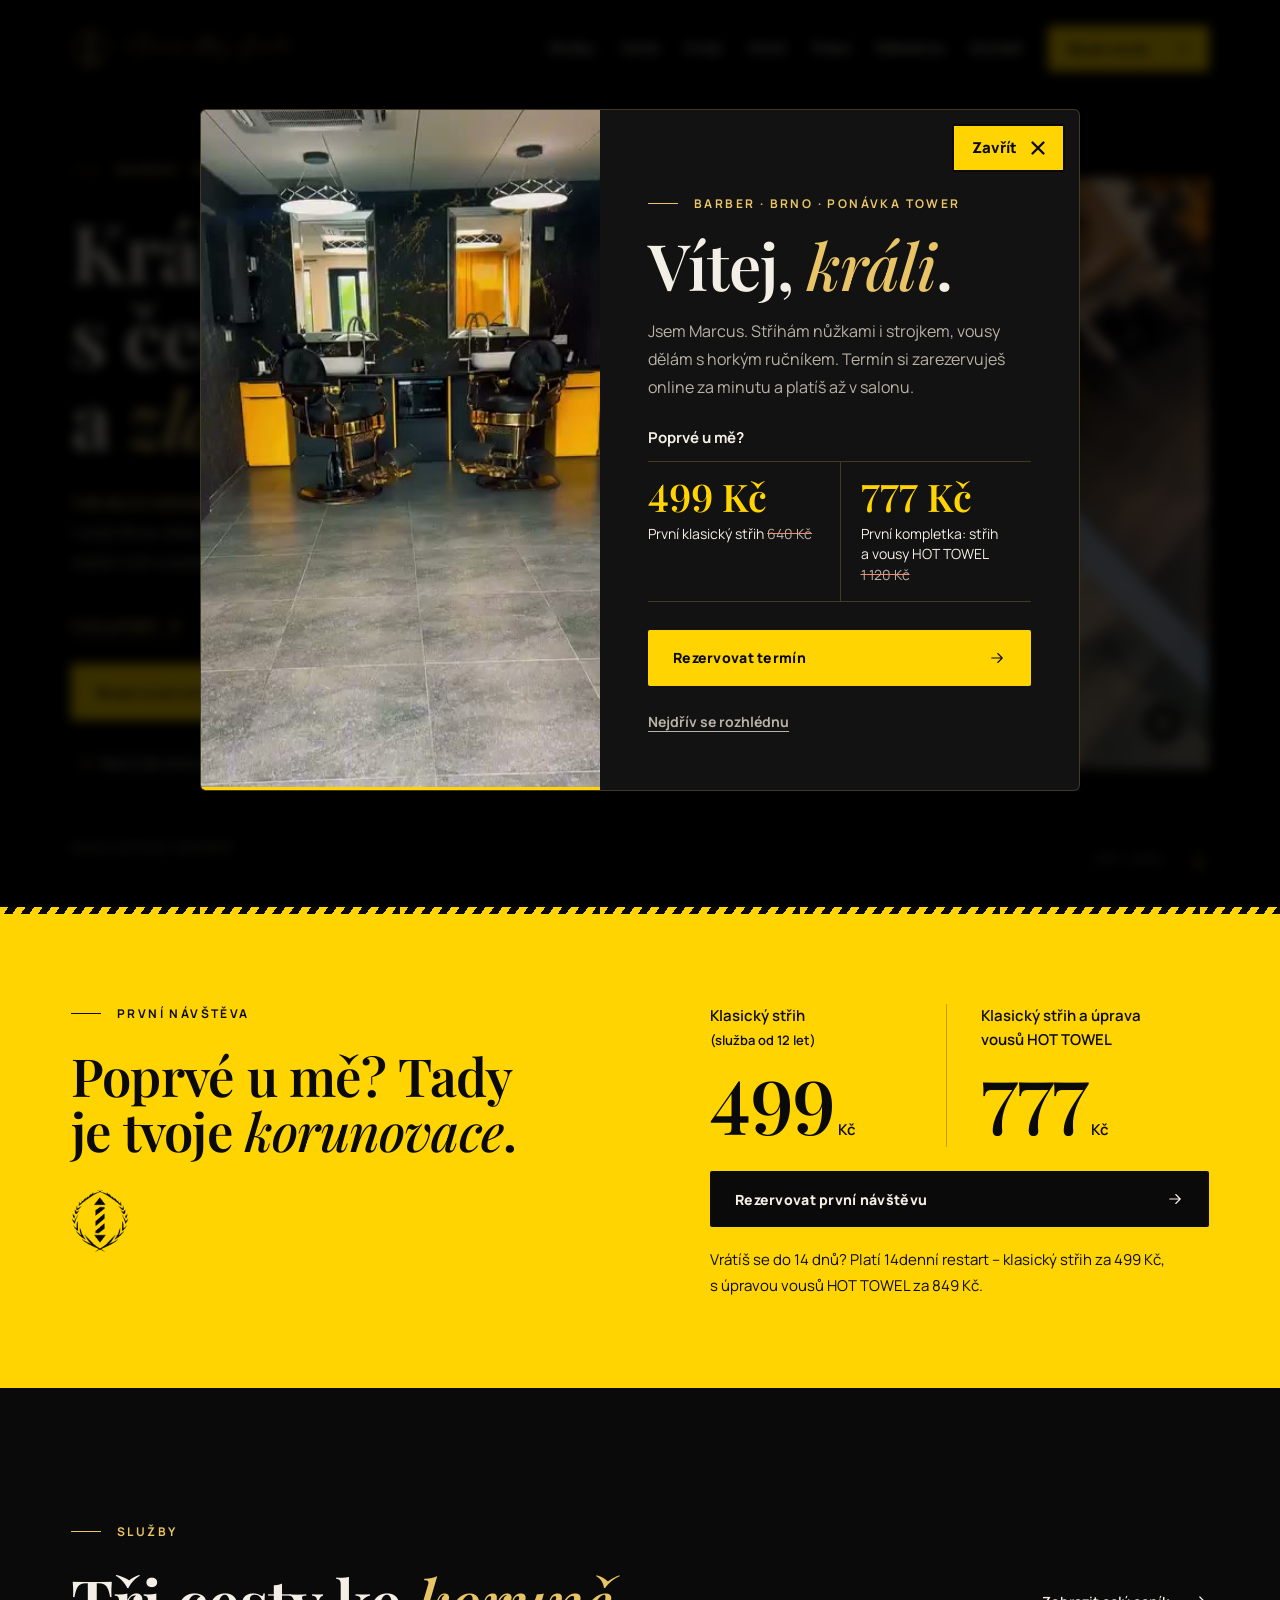
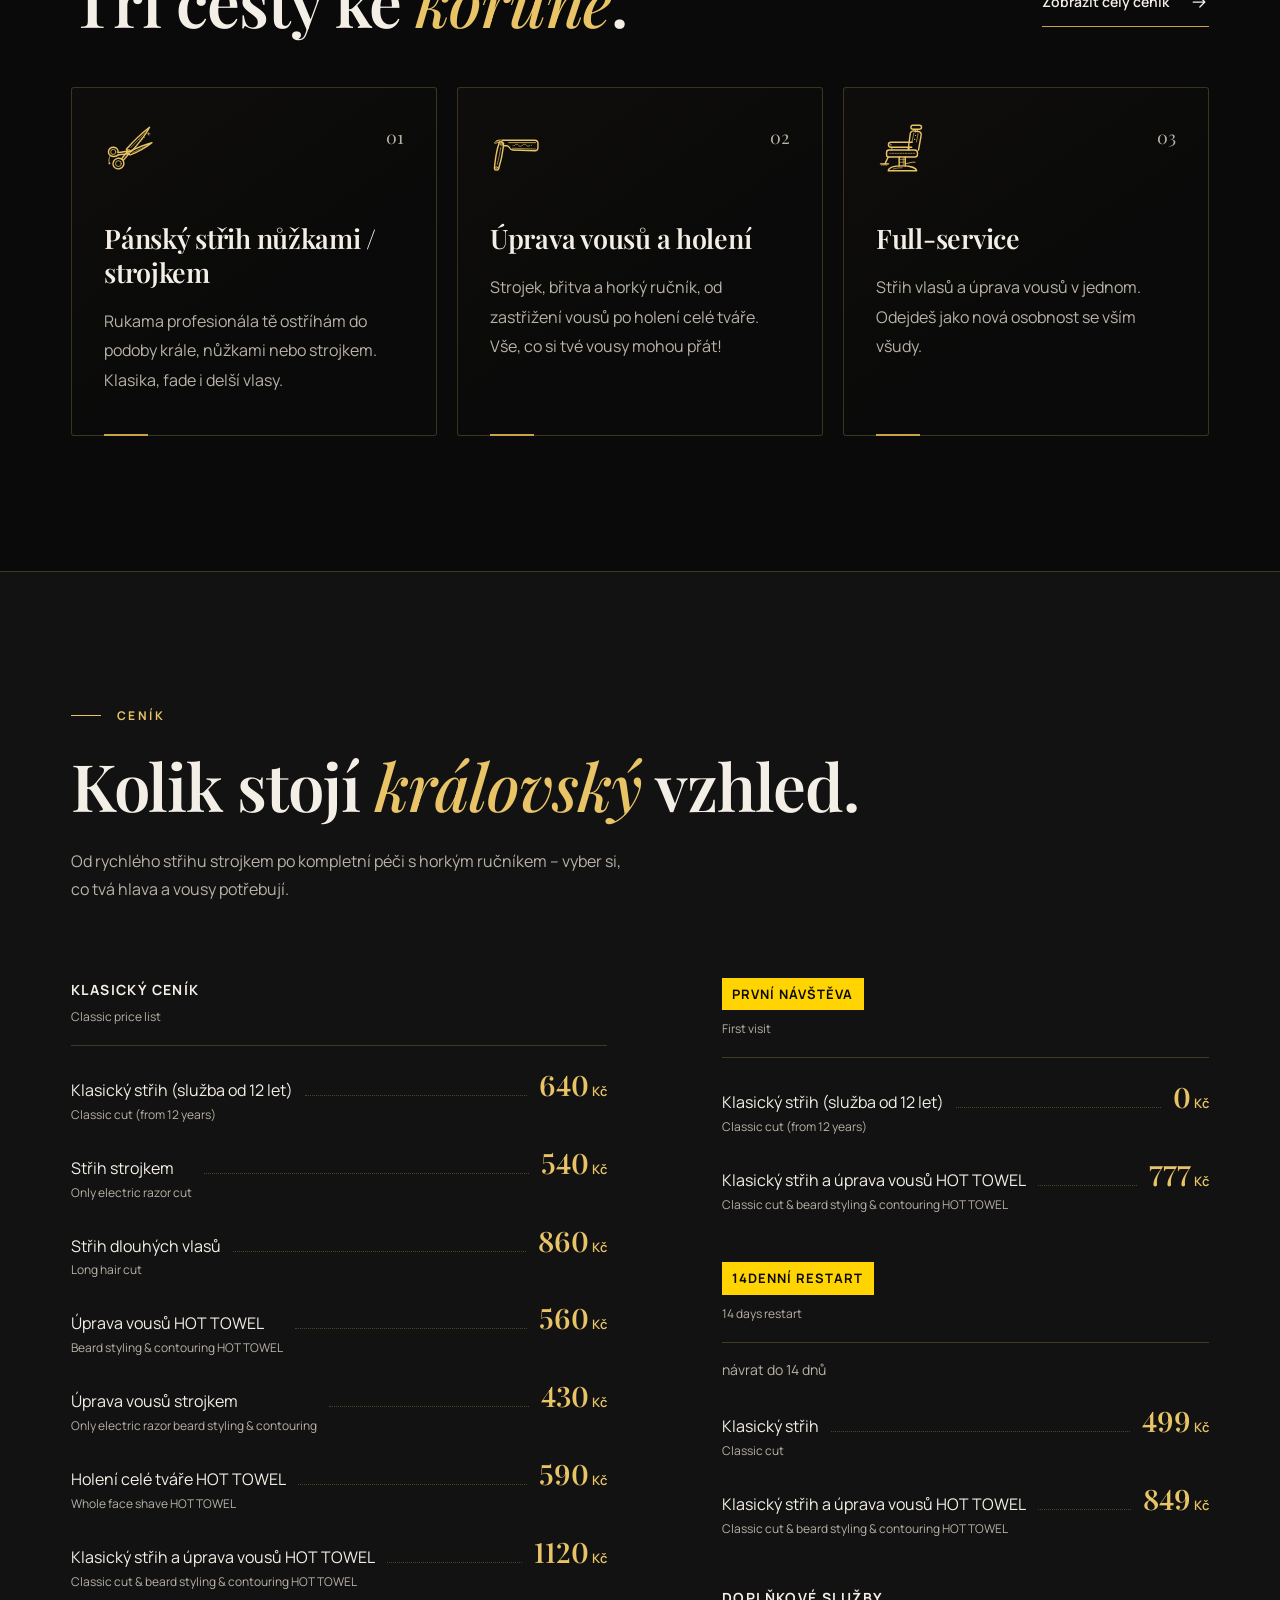
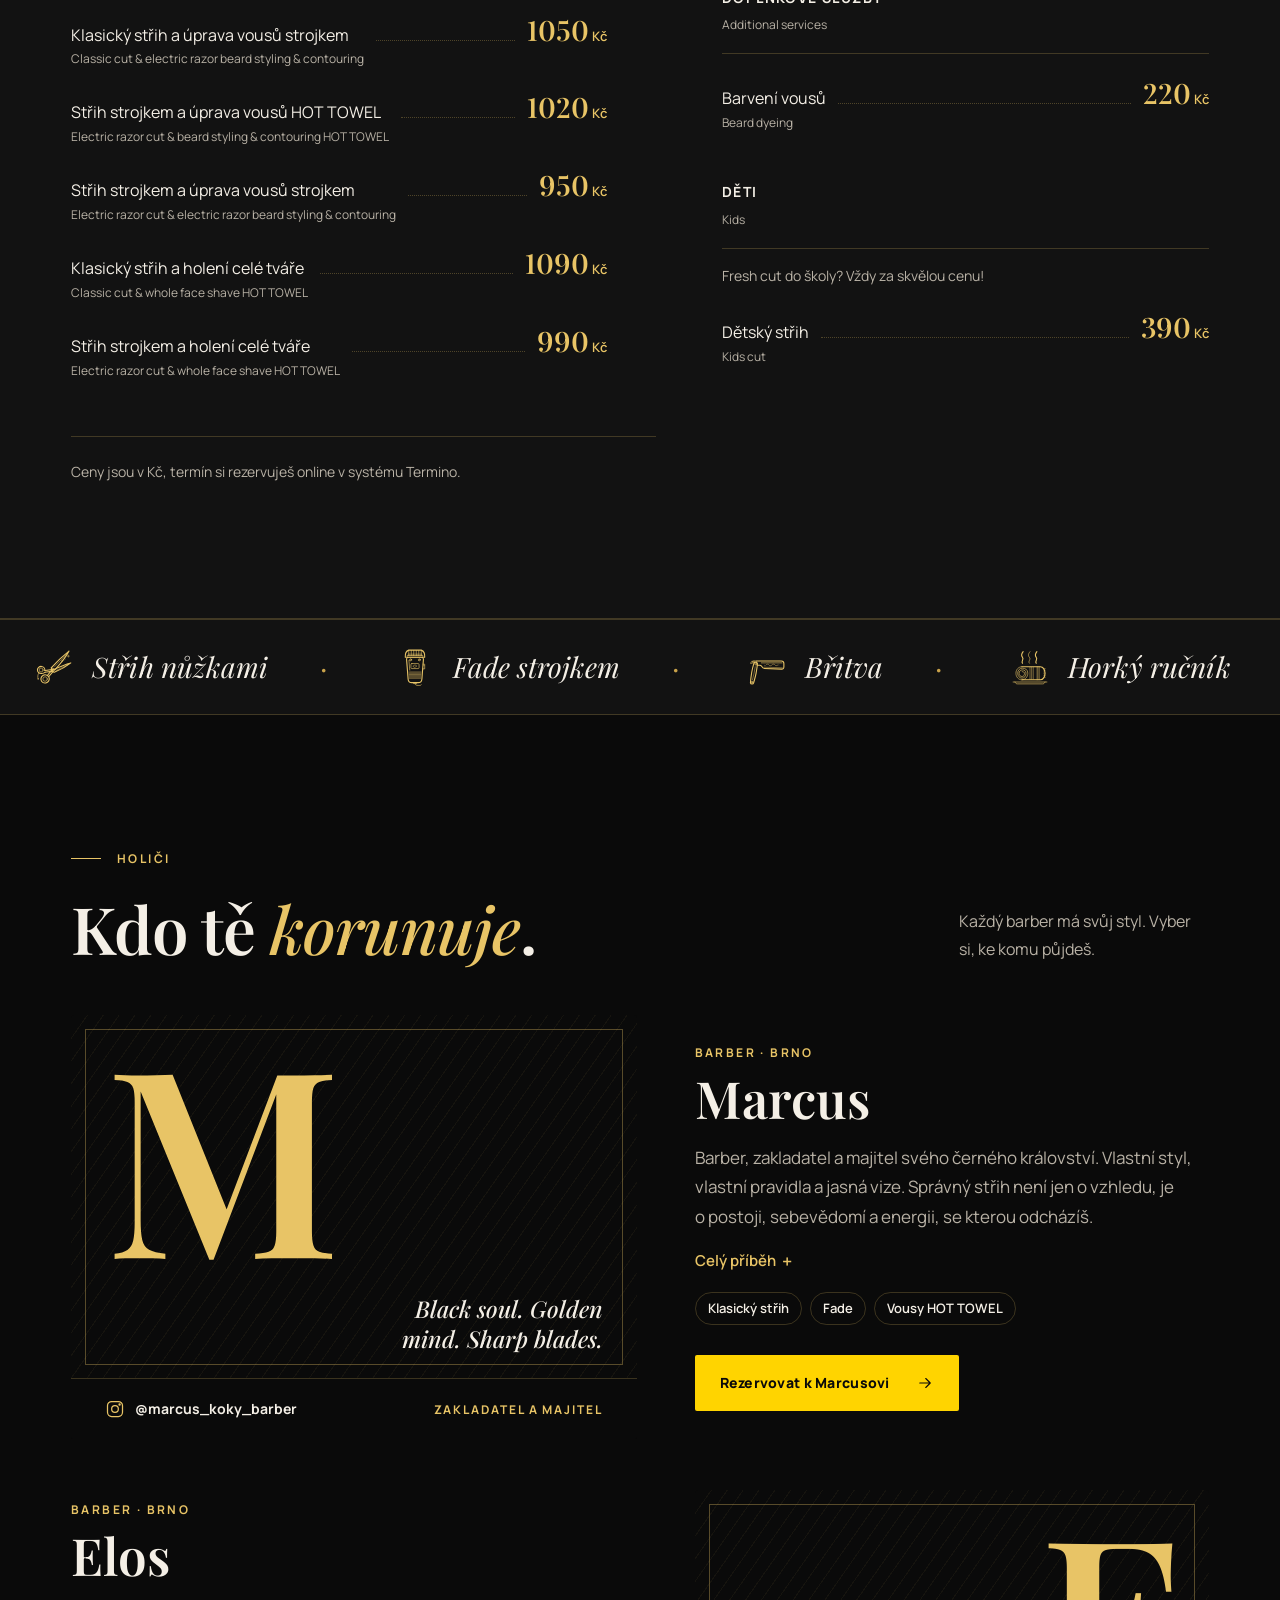
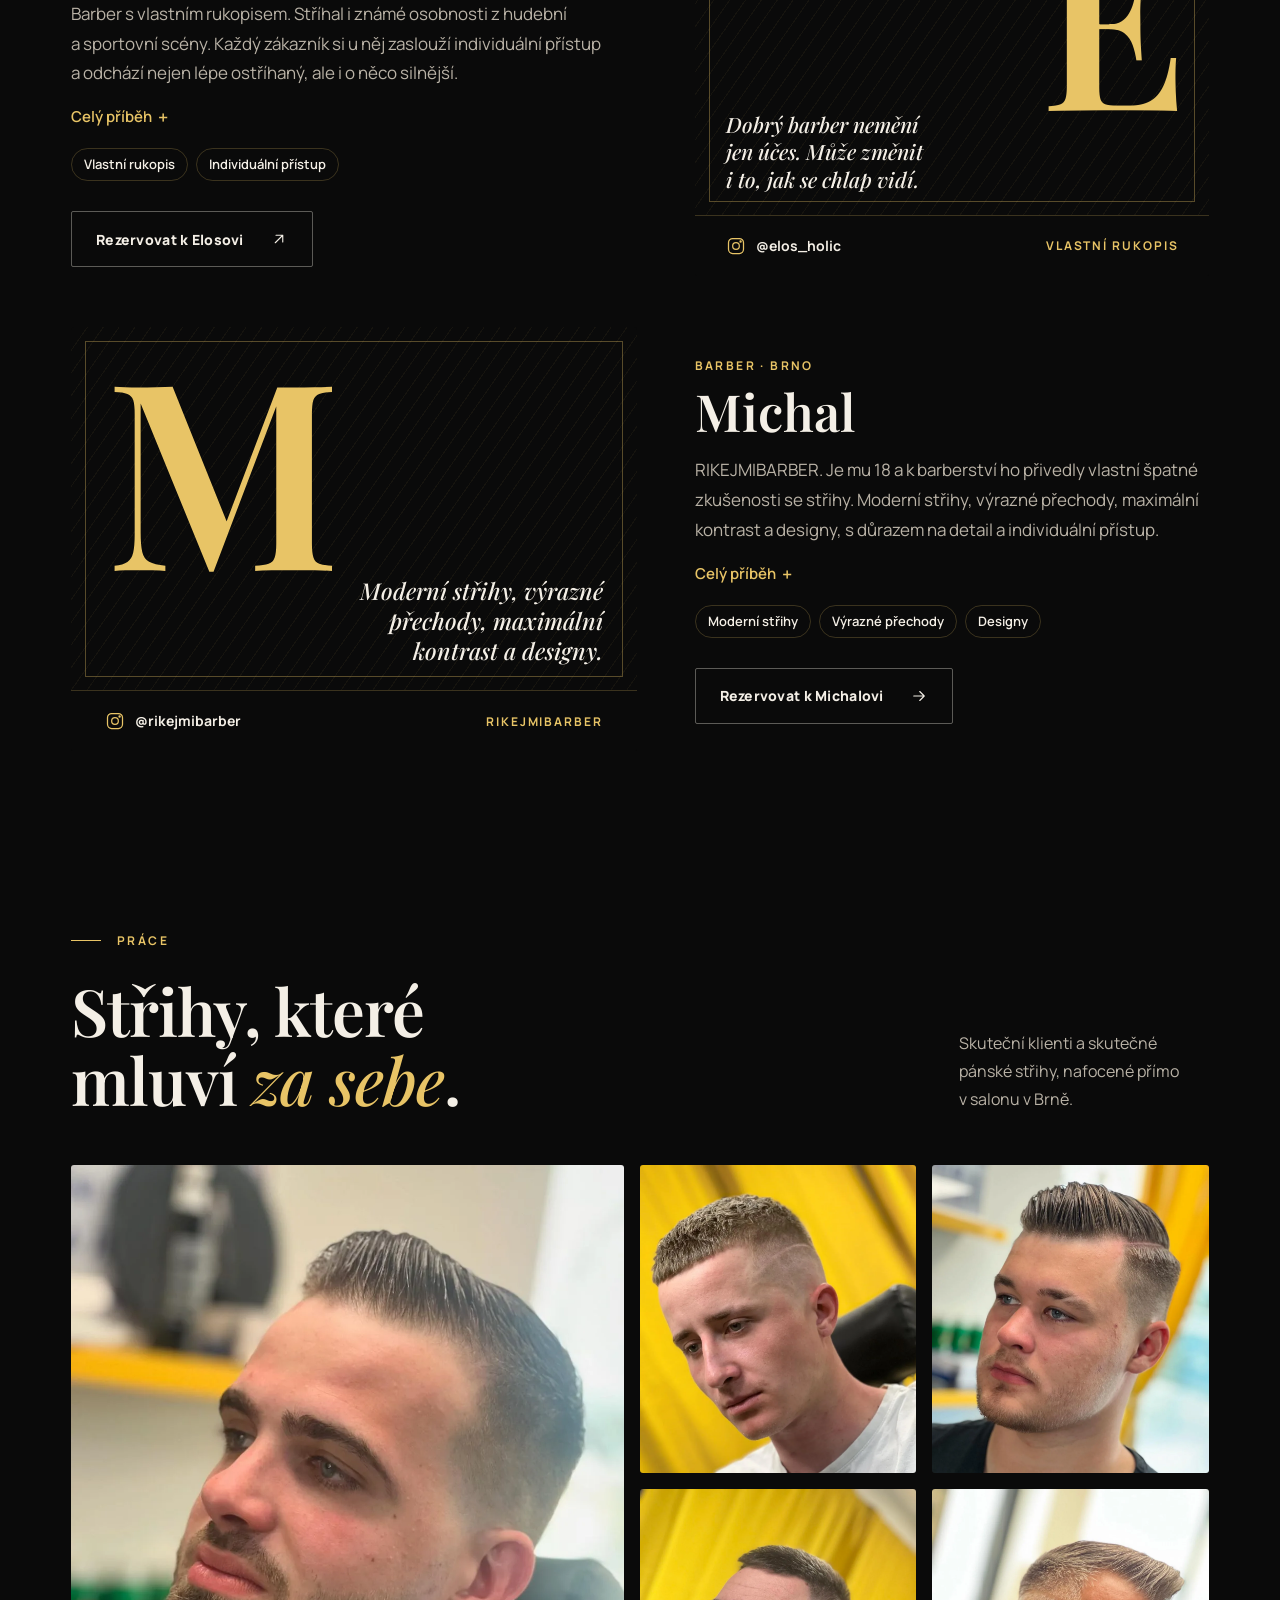
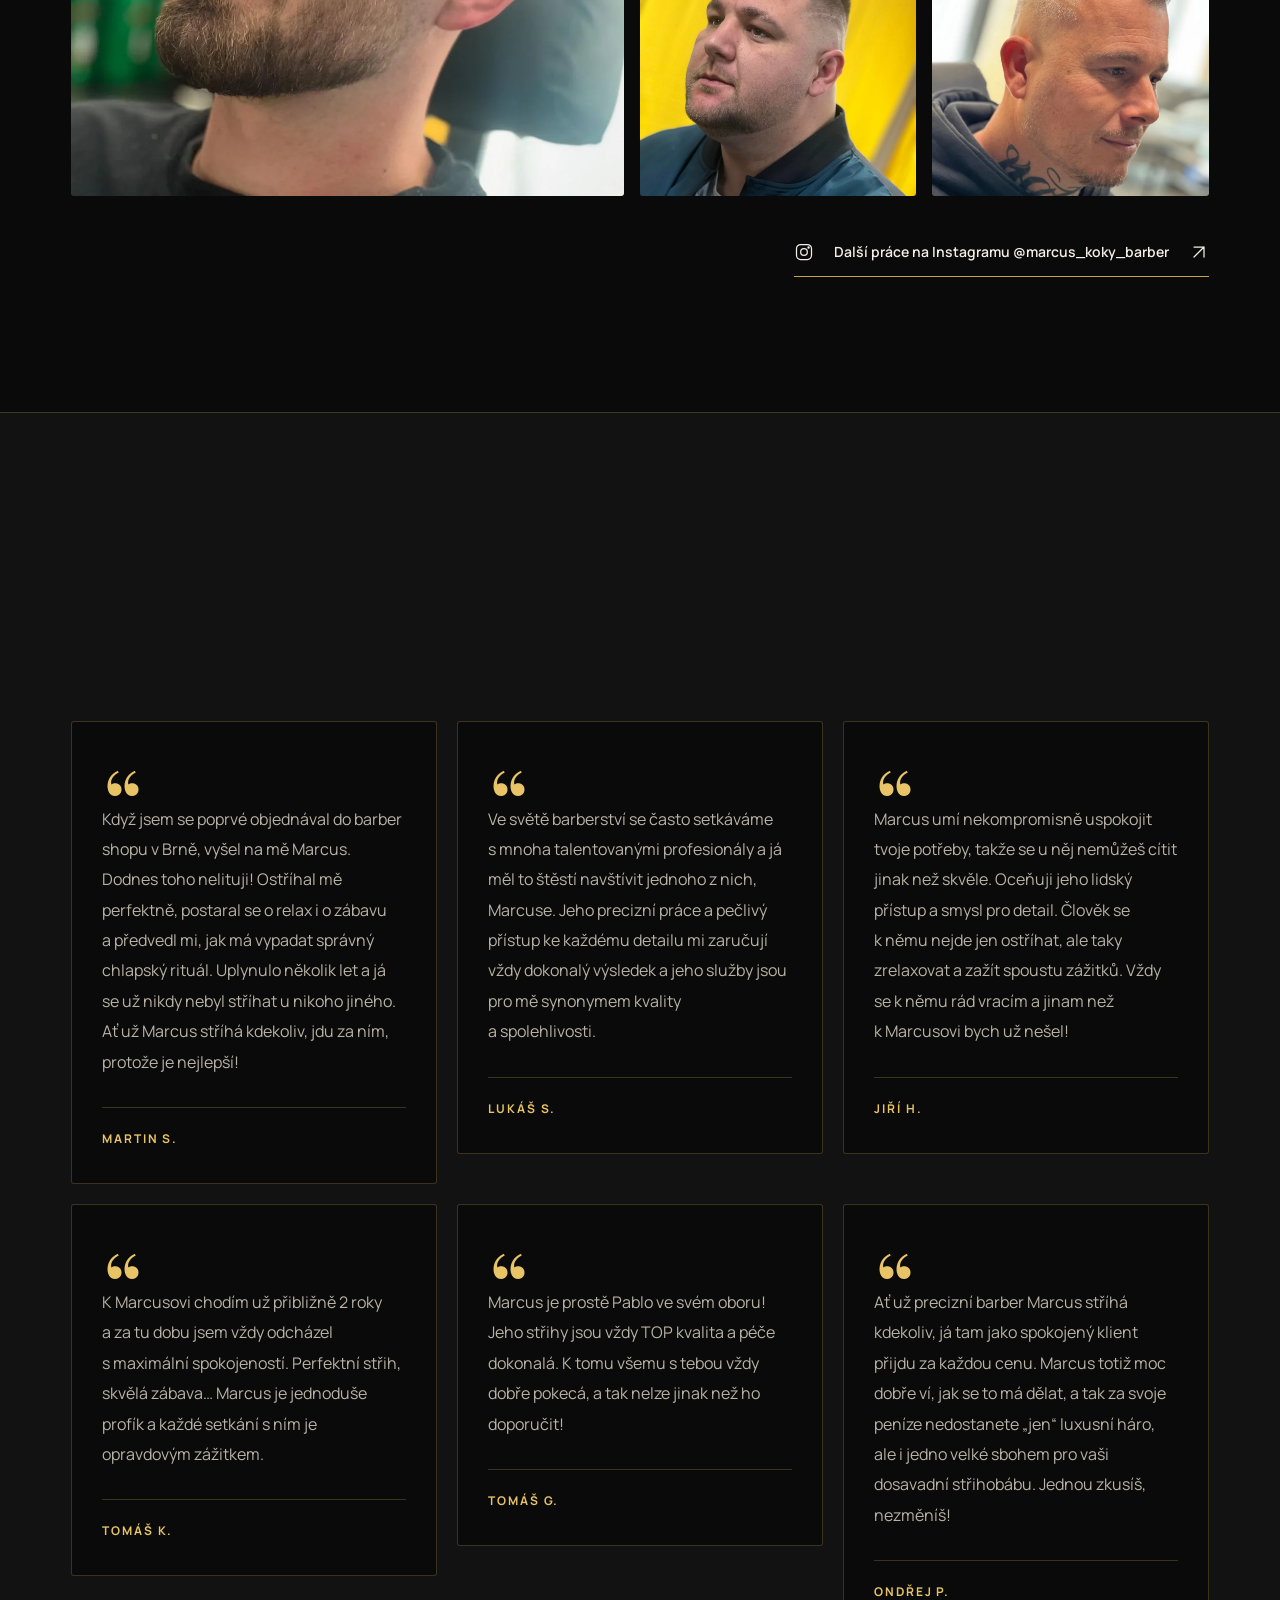
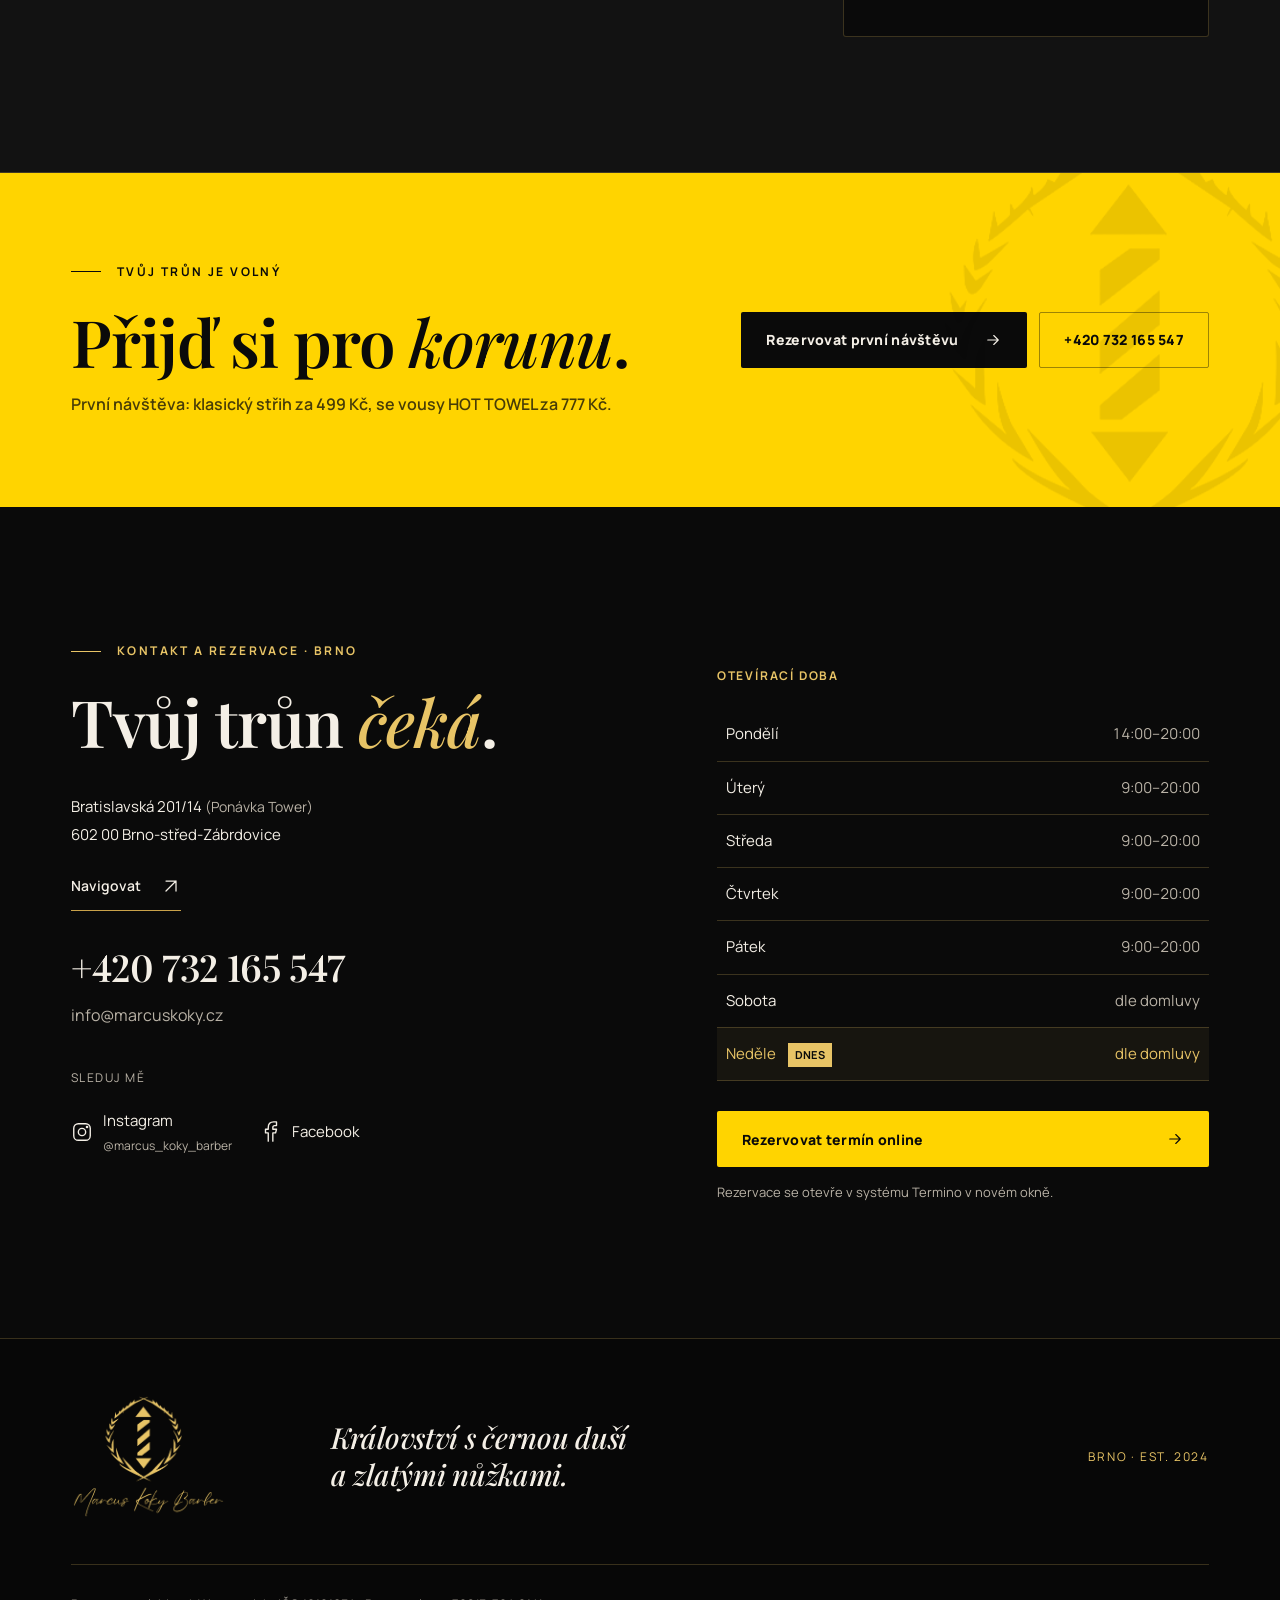
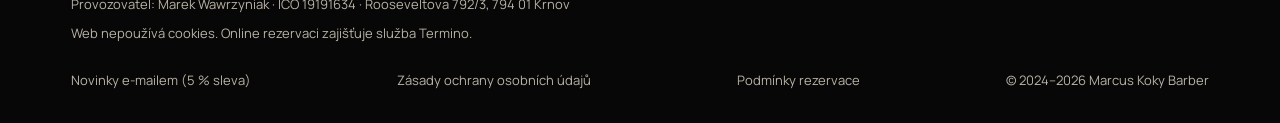
==== commit e7fdefd2: "Michalova zpětná vazba: holiči swipem na mobilu (Marcus, Elos, Michal), newsletter ve vyskakovacím o" ====
--- a/index.html
+++ b/index.html
@@ -432,7 +432,7 @@
 </div>
 <p>Každý barber má svůj styl. Vyber si, ke komu půjdeš.</p>
 </div>
-<div class="team-list">
+<div class="team-list" id="team-list">
 <article class="barber" data-reveal>
 <!-- Fotka později: doplň cestu do data-photo (např. data-photo="assets/img/holic-marcus.jpg") a monogram s citátem se schovají. -->
 <figure class="barber-photo barber-plate" data-photo="">
@@ -446,6 +446,21 @@
 <p>Barber, zakladatel a&nbsp;majitel svého černého království. Vlastní styl, vlastní pravidla a&nbsp;jasná vize. Správný střih není jen o&nbsp;vzhledu, je o&nbsp;postoji, sebevědomí a&nbsp;energii, se kterou odcházíš.</p><details class="barber-more"><summary>Celý příběh</summary><p>Barberství pro mě není jen práce. Je to řemeslo, vášeň a&nbsp;způsob, jak dát každému střihu vlastní charakter. Roky zkušeností, cit pro detail a&nbsp;neustálá chuť posouvat hranice jsou tím, co mě žene dál.</p><p>Tady se nehraje na pozlátko. Tady rozhoduje styl, kvalita a&nbsp;přístup. Nechci, abys byl jen dalším zákazníkem v&nbsp;pořadí. Chci, abys byl součástí něčeho většího. Součástí BLCK KNGDM FAMILY.</p><p><strong>Black soul. Golden mind. Sharp blades.</strong></p></details>
 <ul class="barber-tags"><li>Klasický střih</li><li>Fade</li><li>Vousy HOT TOWEL</li></ul>
 <a class="button button--yellow" href="https://local.termino.eu/embed/marcus-koky-barber" target="_blank" rel="noopener" data-booking data-barber="Marcus">Rezervovat k&nbsp;Marcusovi<svg viewBox="0 0 24 24" fill="none" aria-hidden="true"><path d="M5 12h14M13 6l6 6-6 6"/></svg></a>
+</div>
+</article>
+<article class="barber" data-reveal>
+<!-- Fotka později: doplň cestu do data-photo (např. data-photo="assets/img/holic-elos.jpg") a monogram s citátem se schovají. -->
+<figure class="barber-photo barber-plate" data-photo="">
+<span class="plate-initial" aria-hidden="true">E</span>
+<blockquote class="plate-quote"><p>Dobrý barber nemění jen účes. Může změnit i&nbsp;to, jak se chlap vidí.</p></blockquote>
+<figcaption class="plate-foot"><a href="https://www.instagram.com/elos_holic/" target="_blank" rel="noopener"><svg viewBox="0 0 24 24" fill="none" aria-hidden="true"><rect x="3" y="3" width="18" height="18" rx="5"/><circle cx="12" cy="12" r="4"/><circle cx="17.5" cy="6.5" r=".7"/></svg>@elos_holic</a><span>Vlastní rukopis</span></figcaption>
+</figure>
+<div class="barber-text">
+<p class="barber-role">Barber · Brno</p>
+<h3>Elos</h3>
+<p>Barber s&nbsp;vlastním rukopisem. Stříhal i&nbsp;známé osobnosti z&nbsp;hudební a&nbsp;sportovní scény. Každý zákazník si u&nbsp;něj zaslouží individuální přístup a&nbsp;odchází nejen lépe ostříhaný, ale i&nbsp;o&nbsp;něco silnější.</p><details class="barber-more"><summary>Celý příběh</summary><p>Barberství pro mě není jen práce, ale vášeň, řemeslo a&nbsp;životní styl. Není jen o&nbsp;střihu a&nbsp;atmosféře, ale především o&nbsp;lidech, vztazích a&nbsp;důvěře.</p><p>Střih je vlastně jen produkt, za který si zaplatíš. To nejdůležitější je pro mě něco jiného: zvedat chlapům sebevědomí a&nbsp;pomáhat jim cítit se líp.</p><p>Protože dobrý barber nemění jen účes. Může změnit i&nbsp;to, jak se chlap vidí.</p></details>
+<ul class="barber-tags"><li>Vlastní rukopis</li><li>Individuální přístup</li></ul>
+<a class="button button--outline" href="https://eloshair.reservio.com/services" target="_blank" rel="noopener" data-elos>Rezervovat k&nbsp;Elosovi<svg viewBox="0 0 24 24" fill="none" aria-hidden="true"><path d="M7 17 17 7M8 7h9v9"/></svg></a>
 </div>
 </article>
 <article class="barber" data-reveal>
@@ -463,22 +478,9 @@
 <a class="button button--outline" href="https://local.termino.eu/embed/marcus-koky-barber" target="_blank" rel="noopener" data-booking data-barber="Michal">Rezervovat k&nbsp;Michalovi<svg viewBox="0 0 24 24" fill="none" aria-hidden="true"><path d="M5 12h14M13 6l6 6-6 6"/></svg></a>
 </div>
 </article>
-<article class="barber" data-reveal>
-<!-- Fotka později: doplň cestu do data-photo (např. data-photo="assets/img/holic-elos.jpg") a monogram s citátem se schovají. -->
-<figure class="barber-photo barber-plate" data-photo="">
-<span class="plate-initial" aria-hidden="true">E</span>
-<blockquote class="plate-quote"><p>Dobrý barber nemění jen účes. Může změnit i&nbsp;to, jak se chlap vidí.</p></blockquote>
-<figcaption class="plate-foot"><a href="https://www.instagram.com/elos_holic/" target="_blank" rel="noopener"><svg viewBox="0 0 24 24" fill="none" aria-hidden="true"><rect x="3" y="3" width="18" height="18" rx="5"/><circle cx="12" cy="12" r="4"/><circle cx="17.5" cy="6.5" r=".7"/></svg>@elos_holic</a><span>Vlastní rukopis</span></figcaption>
-</figure>
-<div class="barber-text">
-<p class="barber-role">Barber · Brno</p>
-<h3>Elos</h3>
-<p>Barber s&nbsp;vlastním rukopisem. Stříhal i&nbsp;známé osobnosti z&nbsp;hudební a&nbsp;sportovní scény. Každý zákazník si u&nbsp;něj zaslouží individuální přístup a&nbsp;odchází nejen lépe ostříhaný, ale i&nbsp;o&nbsp;něco silnější.</p><details class="barber-more"><summary>Celý příběh</summary><p>Barberství pro mě není jen práce, ale vášeň, řemeslo a&nbsp;životní styl. Není jen o&nbsp;střihu a&nbsp;atmosféře, ale především o&nbsp;lidech, vztazích a&nbsp;důvěře.</p><p>Střih je vlastně jen produkt, za který si zaplatíš. To nejdůležitější je pro mě něco jiného: zvedat chlapům sebevědomí a&nbsp;pomáhat jim cítit se líp.</p><p>Protože dobrý barber nemění jen účes. Může změnit i&nbsp;to, jak se chlap vidí.</p></details>
-<ul class="barber-tags"><li>Vlastní rukopis</li><li>Individuální přístup</li></ul>
-<a class="button button--outline" href="https://eloshair.reservio.com/services" target="_blank" rel="noopener" data-elos>Rezervovat k&nbsp;Elosovi<svg viewBox="0 0 24 24" fill="none" aria-hidden="true"><path d="M7 17 17 7M8 7h9v9"/></svg></a>
-</div>
-</article>
-</div>
+</div>
+<div class="team-dots" aria-hidden="true"><span class="is-on"></span><span></span><span></span></div>
+<p class="team-hint" aria-hidden="true">Přejeď do strany</p>
 </div>
 </section>
 <section class="work-section section" id="prace" tabindex="-1" aria-labelledby="work-title">
@@ -681,27 +683,7 @@
 </div>
 </div>
 </section>
-<section class="newsletter section container" id="novinky" tabindex="-1" aria-labelledby="nl-title">
-<div class="nl-box" data-reveal>
-<div class="nl-copy">
-<span class="nl-crown" aria-hidden="true"></span>
-<p class="eyebrow">Novinky ze salonu <span class="nl-demo" hidden>Návrh</span></p>
-<h2 id="nl-title">Volný trůn <em>dřív</em> než ostatní.</h2>
-<p>Uvolněné termíny, akce a&nbsp;novinky ze salonu. Pár e-mailů za měsíc, žádný spam. Odhlásíš se jedním klikem.</p>
-<p class="nl-perk"><strong>5&nbsp;%</strong><span>Odběratelé mají <b>5&nbsp;% slevu</b> na rezervaci přes odkaz z&nbsp;newsletteru. <a href="podminky.html#sleva-newsletter">Podmínky</a></span></p>
-</div>
-<form class="nl-form" id="nl-form" action="api/newsletter.php" method="post" novalidate>
-<input type="hidden" name="a" value="prihlasit">
-<div class="nl-row">
-<label class="nl-field"><span class="sr-only">E-mail</span><input name="email" type="email" autocomplete="email" inputmode="email" placeholder="tvuj@email.cz" required aria-describedby="nl-msg"></label>
-<button type="submit" class="button button--yellow nl-submit">Odebírat<svg viewBox="0 0 24 24" fill="none" aria-hidden="true"><path d="M5 12h14M13 6l6 6-6 6"/></svg></button>
-</div>
-<label class="bd-hp" aria-hidden="true">Nevyplňuj<input name="web" tabindex="-1" autocomplete="off"></label>
-<label class="nl-consent"><input type="checkbox" name="souhlas" value="1" required><span>Souhlasím se zasíláním novinek e-mailem a&nbsp;se <a href="gdpr.html" target="_blank" rel="noopener">zpracováním e-mailu</a> pro tento účel. Souhlas můžu kdykoli odvolat.</span></label>
-<p class="nl-msg" id="nl-msg" role="status" aria-live="polite"></p>
-</form>
-</div>
-</section>
+
 </main>
 <footer class="site-footer">
 <div class="container">
@@ -716,6 +698,7 @@
 <p>Provozovatel: Marek Wawrzyniak · IČO 19191634 · Rooseveltova 792/3, 794 01 Krnov</p>
 <p>Web nepoužívá cookies. Online rezervaci zajišťuje služba Termino.</p>
 <div>
+<a href="#novinky">Novinky e-mailem (5 % sleva)</a>
 <a href="gdpr.html">Zásady ochrany osobních údajů</a>
 <a href="podminky.html">Podmínky rezervace</a>
 <span>© 2024–2026 Marcus Koky Barber</span>
@@ -813,6 +796,28 @@
 <p class="bd-done-recap"></p>
 <p class="bd-done-text">Rezervace dorazila. Ozvu se a&nbsp;termín potvrdím telefonem nebo e-mailem.</p>
 <button type="button" class="button button--outline" data-close>Zavřít</button>
+</div>
+</dialog>
+<dialog class="nl-dialog" id="novinky" aria-labelledby="nl-title">
+<button type="button" class="wl-close nl-close" data-close aria-label="Zavřít"><span>Zavřít</span><svg viewBox="0 0 24 24" fill="none" aria-hidden="true"><path d="M6 6l12 12M18 6 6 18"/></svg></button>
+<div class="nl-box">
+<div class="nl-copy">
+<span class="nl-crown" aria-hidden="true"></span>
+<p class="eyebrow">Novinky ze salonu <span class="nl-demo" hidden>Návrh</span></p>
+<h2 id="nl-title">Volný trůn <em>dřív</em> než ostatní.</h2>
+<p>Uvolněné termíny, akce a&nbsp;novinky ze salonu. Pár e-mailů za měsíc, žádný spam. Odhlásíš se jedním klikem.</p>
+<p class="nl-perk"><strong>5&nbsp;%</strong><span>Odběratelé mají <b>5&nbsp;% slevu</b> na rezervaci přes odkaz z&nbsp;newsletteru. <a href="podminky.html#sleva-newsletter">Podmínky</a></span></p>
+</div>
+<form class="nl-form" id="nl-form" action="api/newsletter.php" method="post" novalidate>
+<input type="hidden" name="a" value="prihlasit">
+<div class="nl-row">
+<label class="nl-field"><span class="sr-only">E-mail</span><input name="email" type="email" autocomplete="email" inputmode="email" placeholder="tvuj@email.cz" required aria-describedby="nl-msg"></label>
+<button type="submit" class="button button--yellow nl-submit">Odebírat<svg viewBox="0 0 24 24" fill="none" aria-hidden="true"><path d="M5 12h14M13 6l6 6-6 6"/></svg></button>
+</div>
+<label class="bd-hp" aria-hidden="true">Nevyplňuj<input name="web" tabindex="-1" autocomplete="off"></label>
+<label class="nl-consent"><input type="checkbox" name="souhlas" value="1" required><span>Souhlasím se zasíláním novinek e-mailem a&nbsp;se <a href="gdpr.html" target="_blank" rel="noopener">zpracováním e-mailu</a> pro tento účel. Souhlas můžu kdykoli odvolat.</span></label>
+<p class="nl-msg" id="nl-msg" role="status" aria-live="polite"></p>
+</form>
 </div>
 </dialog>
 <dialog class="welcome" id="welcome" aria-labelledby="wl-title" aria-describedby="wl-text">
--- a/assets/css/rozsireni.css
+++ b/assets/css/rozsireni.css
@@ -461,3 +461,26 @@
 .story-sign { margin-bottom: 26px !important; border-left: 0 !important; padding-left: 0 !important; font-size: 14px !important; letter-spacing: .04em; }
 .story-sign span { color: var(--gold); font-style: italic; }
 @media (prefers-reduced-motion: reduce) { .story, .story-inner > *, .story-plus::before, .story-plus::after { transition: none; } }
+
+/* ---------- Michalova zpětná vazba 25. 11.: holiči swipem na mobilu, newsletter v okně, menší mezera pod úvodem ---------- */
+.team-dots, .team-hint { display: none; }
+@media (max-width: 759px) {
+  .hero-content { padding-bottom: 36px; }
+  .team-list { display: flex; gap: 14px; margin-inline: calc(var(--gutter) * -1); padding-inline: var(--gutter); overflow-x: auto; scroll-snap-type: x mandatory; scroll-padding-inline: var(--gutter); overscroll-behavior-x: contain; scrollbar-width: none; }
+  .team-list::-webkit-scrollbar { display: none; }
+  .team-list .barber { flex: 0 0 86%; align-content: start; align-items: start; gap: 22px; padding-bottom: 6px; scroll-snap-align: start; }
+  .team-list [data-reveal], .team-list[data-reveal] { opacity: 1 !important; transform: none !important; }
+  .team-list .barber-plate { min-height: 230px; }
+  .team-list .barber-text > p:not(.barber-role) { display: -webkit-box; -webkit-line-clamp: 6; -webkit-box-orient: vertical; overflow: hidden; }
+  .team-dots { display: flex; justify-content: center; gap: 8px; margin-top: 22px; }
+  .team-dots span { width: 8px; height: 8px; border-radius: 50%; background: rgba(232,196,102,.3); transition: width .3s var(--ease), background .3s; }
+  .team-dots span.is-on { width: 24px; border-radius: 4px; background: var(--gold); }
+  .team-hint { display: block; margin-top: 10px; text-align: center; color: var(--muted); font-size: 13px; letter-spacing: .04em; }
+}
+.nl-dialog { width: min(980px, calc(100% - 32px)); max-height: calc(100dvh - 32px); margin: auto; padding: 0; border: 0; background: transparent; color: var(--text); overflow: auto; }
+.nl-dialog[open] { animation: dialog-in .45s var(--ease); }
+.nl-dialog::backdrop { background: rgba(0,0,0,.78); backdrop-filter: blur(6px); }
+.nl-dialog .nl-box { background: var(--layer); }
+.nl-dialog .nl-close { position: absolute; top: 14px; right: 14px; z-index: 3; }
+@media (max-width: 759px) { .nl-dialog .nl-box { padding-top: 64px; } }
+@media (prefers-reduced-motion: reduce) { .nl-dialog[open] { animation: none; } .team-dots span { transition: none; } }
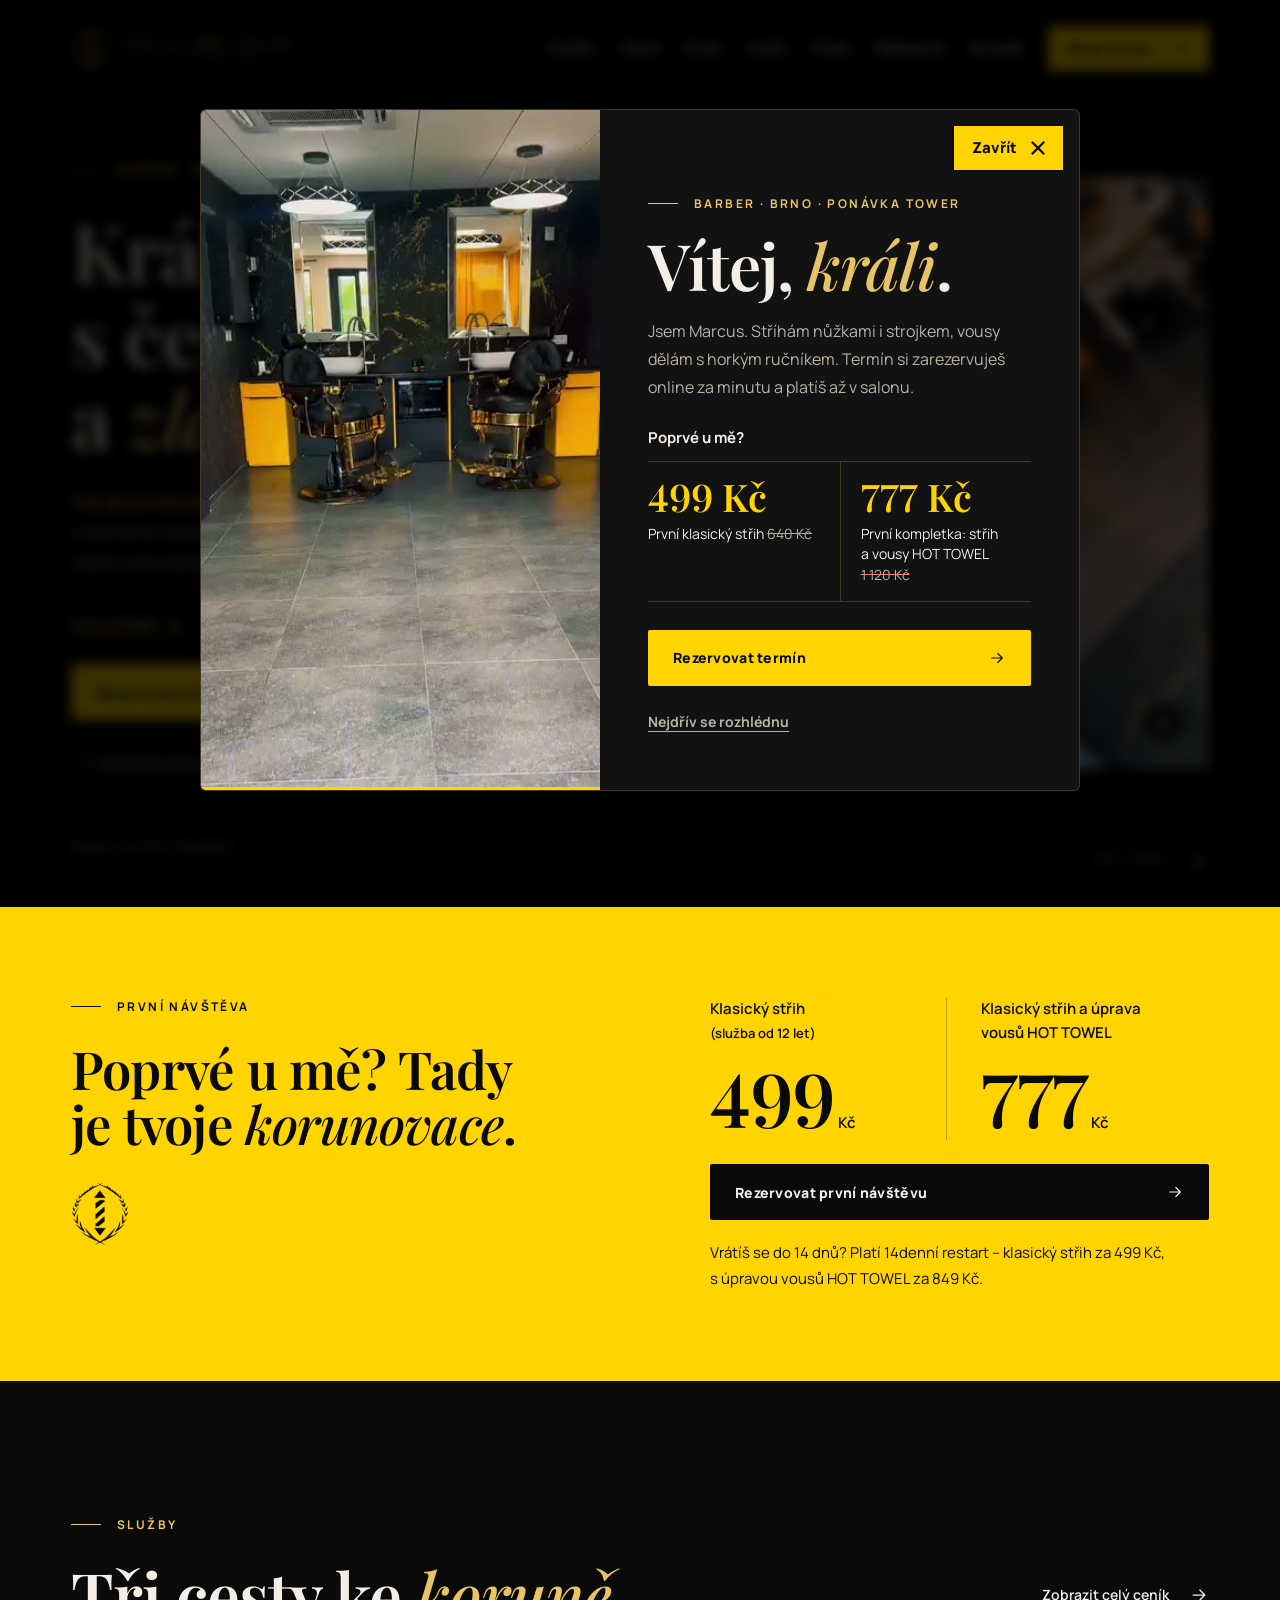
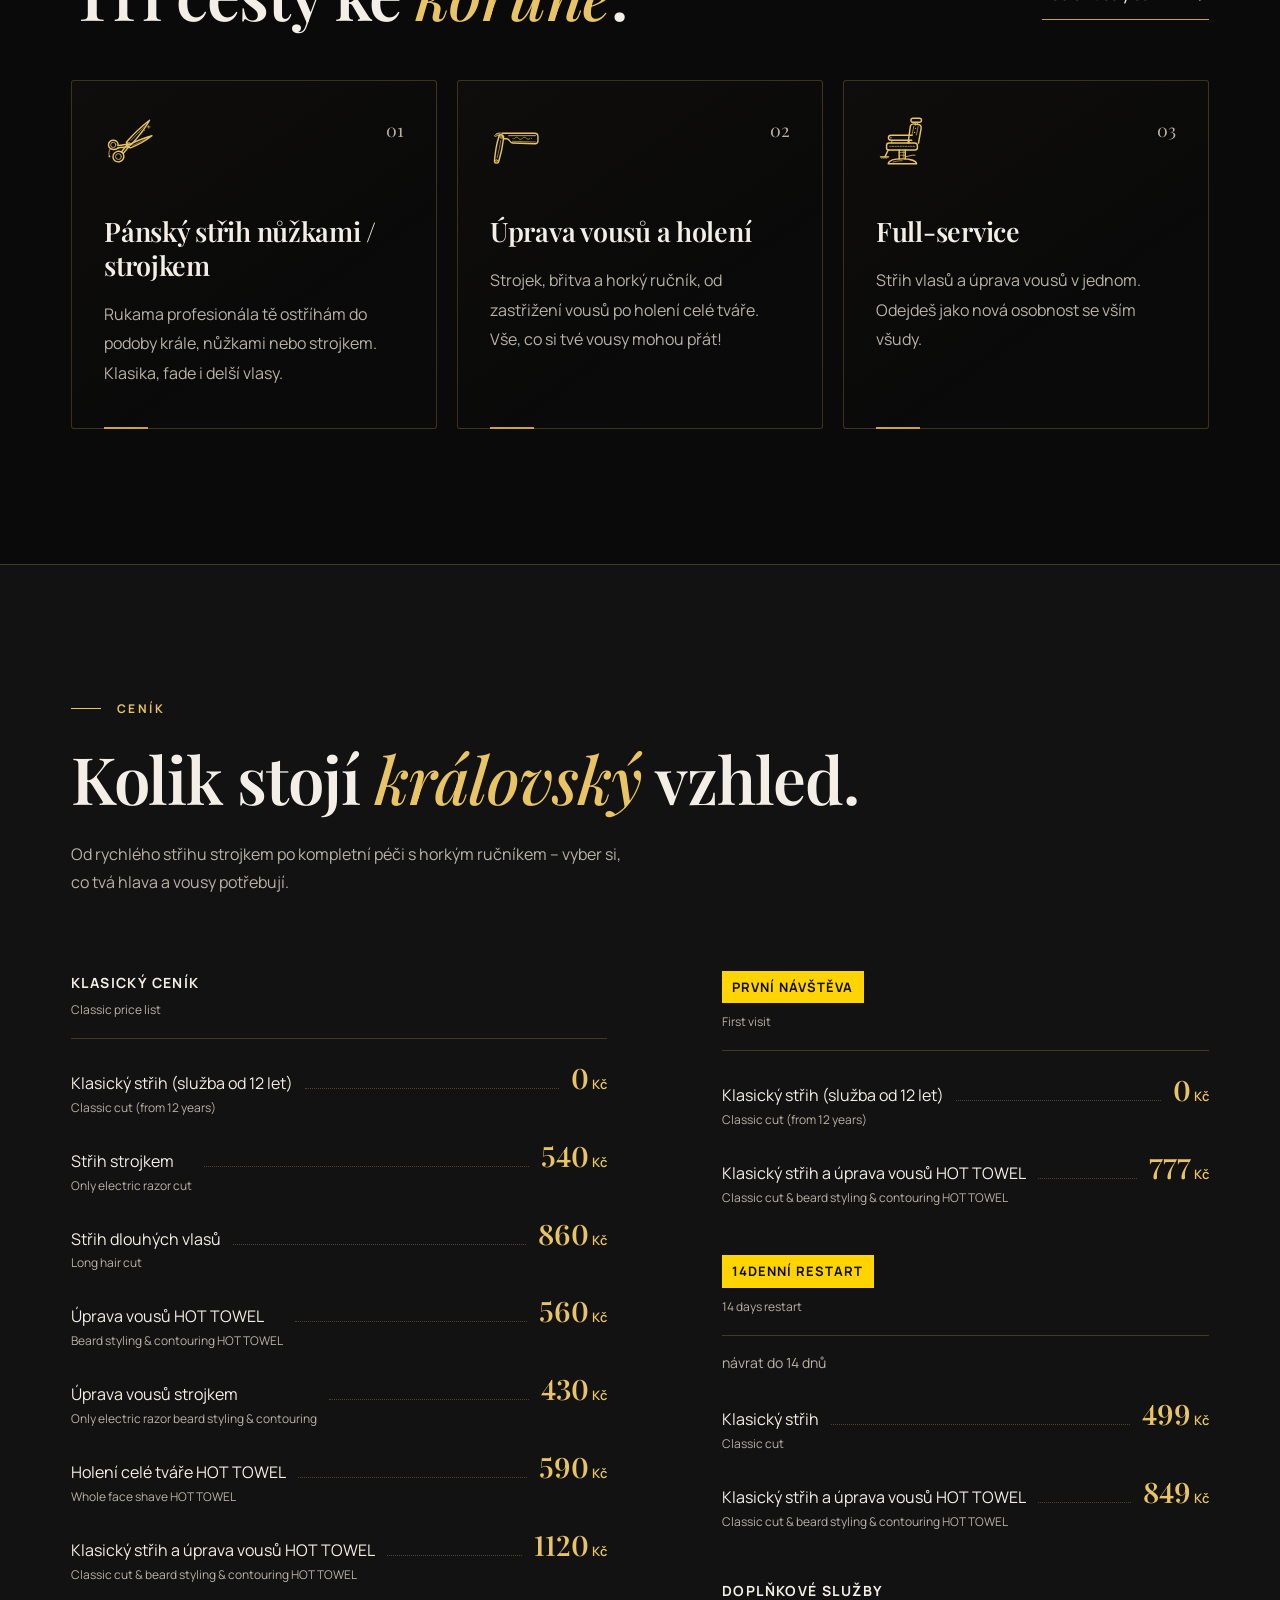
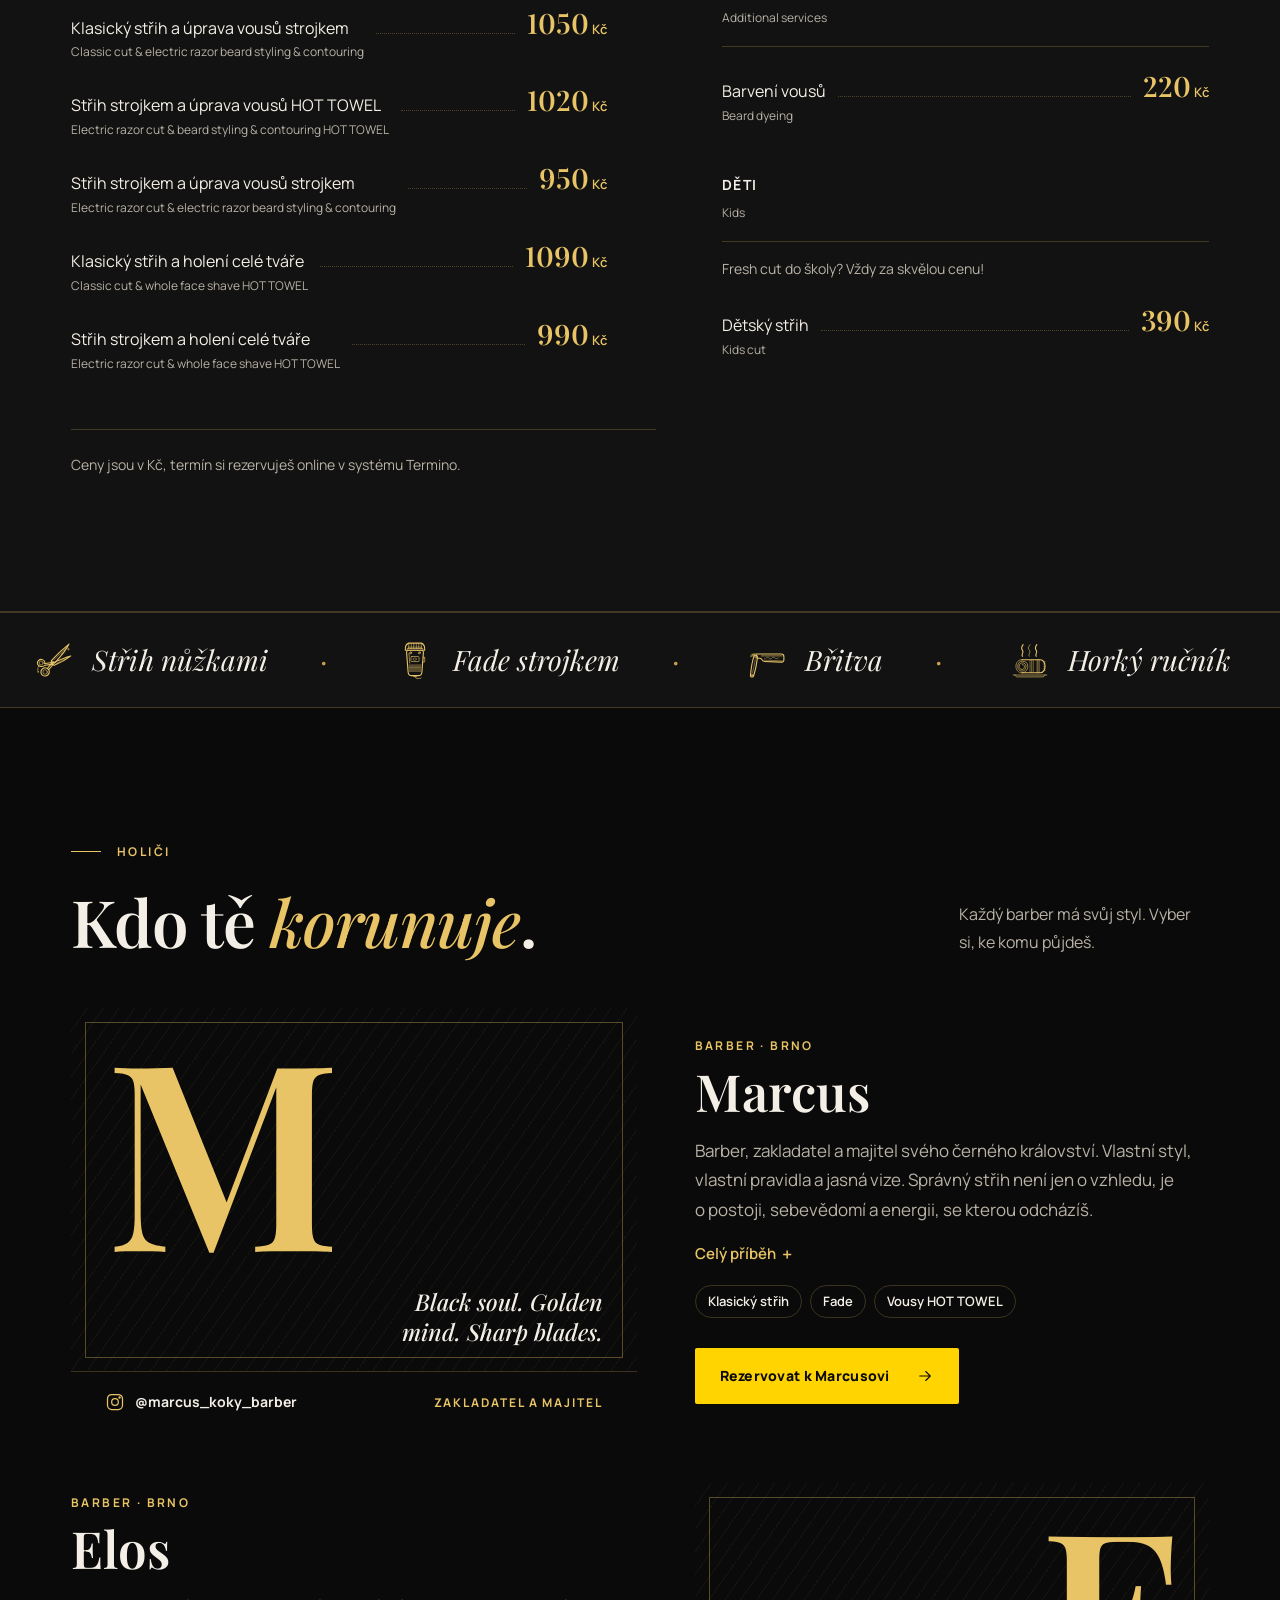
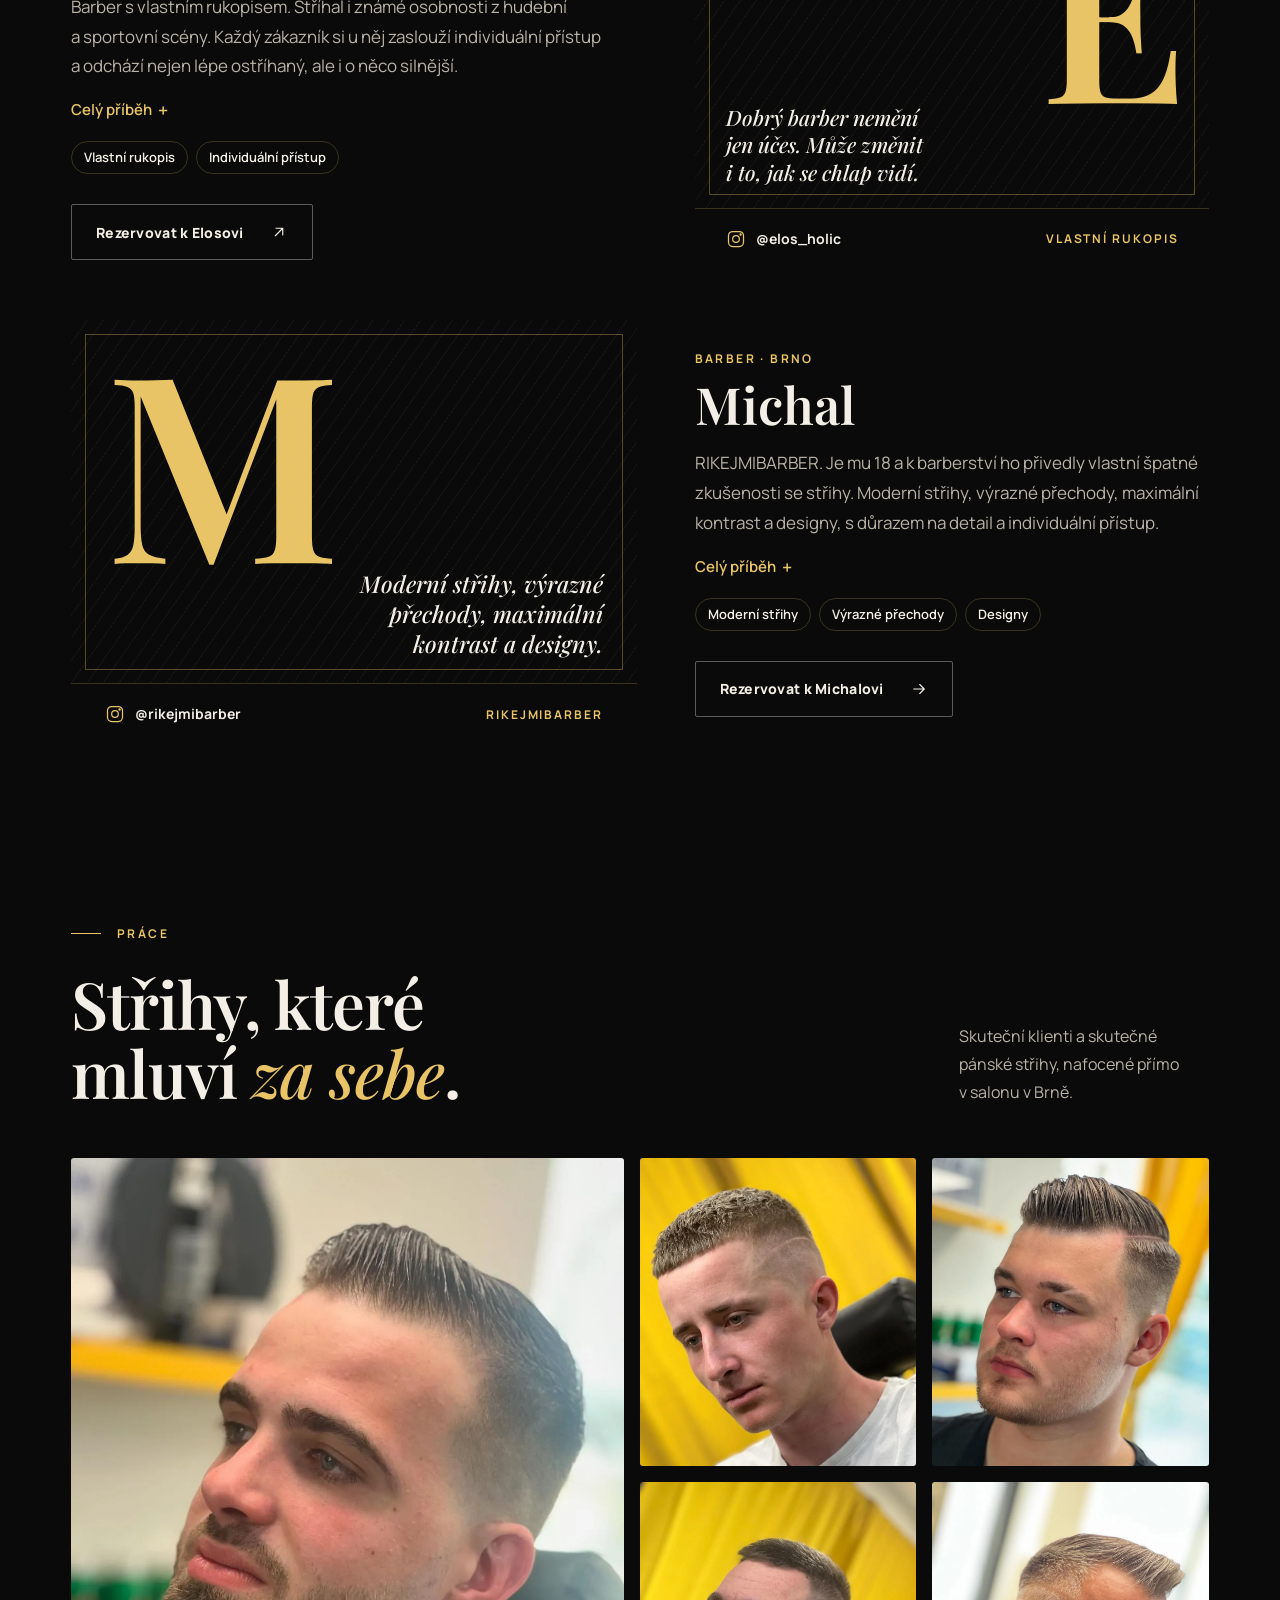
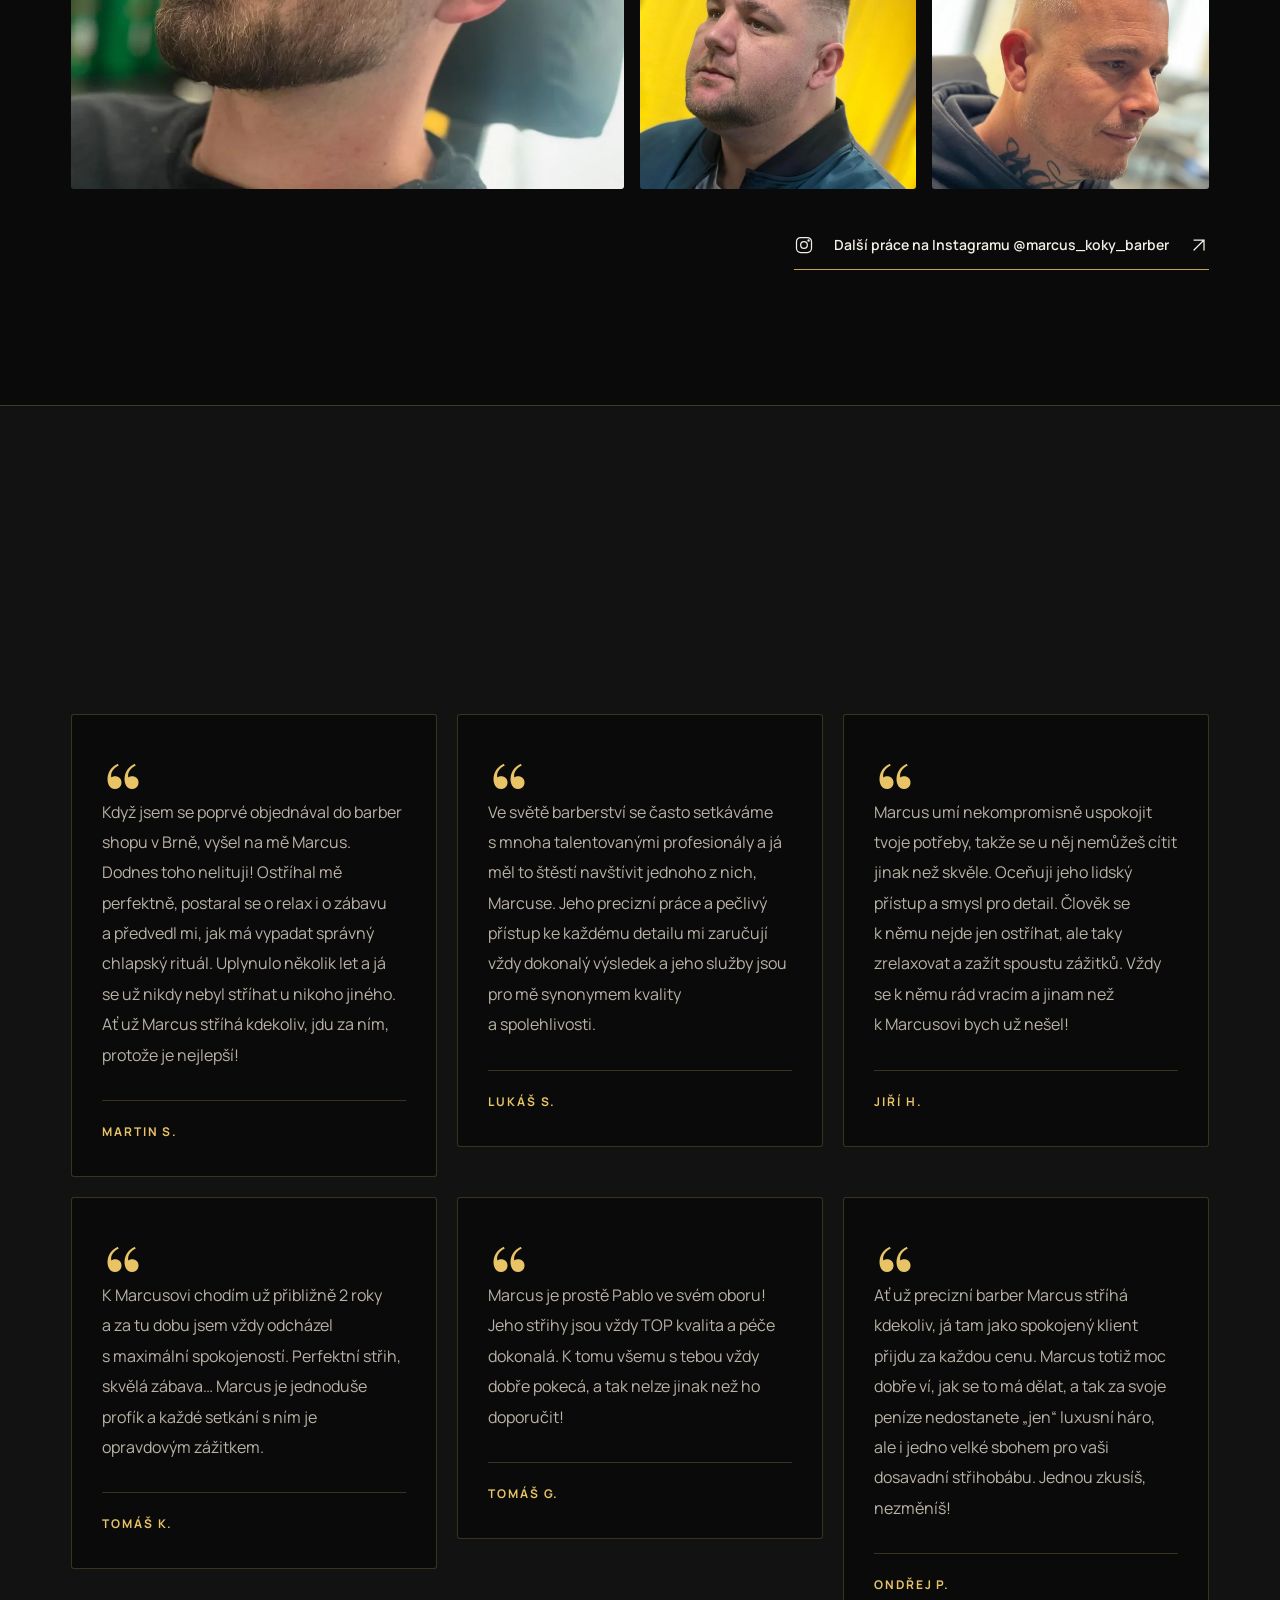
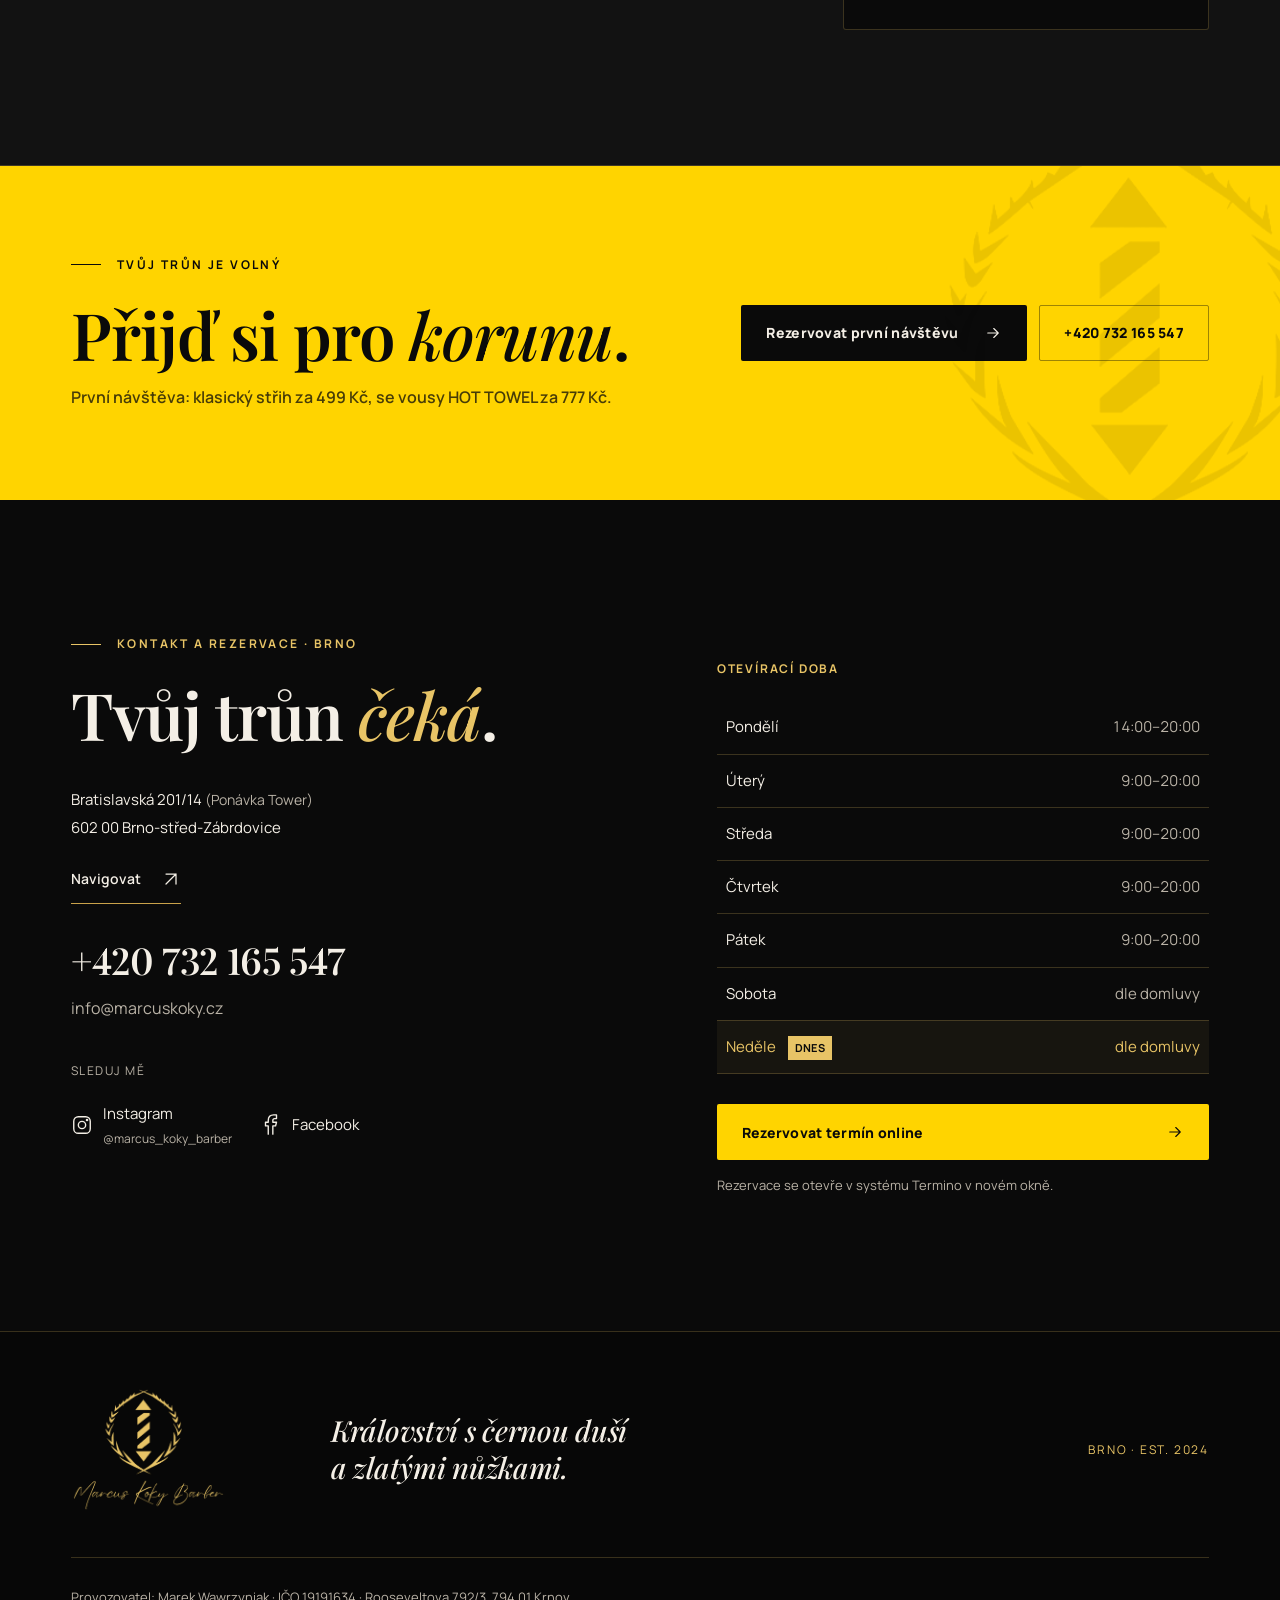
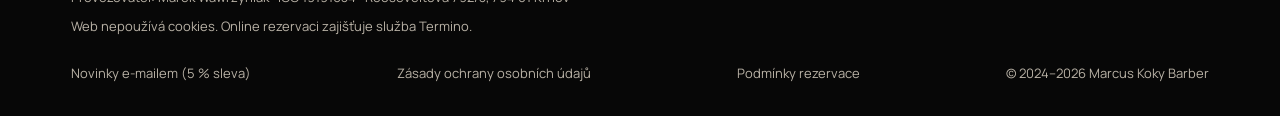
==== commit a3d40ae7: "Úvod: odstraněn žluto-černý proužek mezi úvodem a první návštěvou Co-Authored-By: Claude Opus 5.5 <n" ====
--- a/index.html
+++ b/index.html
@@ -109,8 +109,6 @@
 </a>
 </div>
 </section>
-<div class="barber-divider" aria-hidden="true">
-</div>
 <section class="first-visit" id="prvni-navsteva" aria-labelledby="first-title">
 <div class="container offer-layout" data-reveal>
 <div class="offer-heading">
